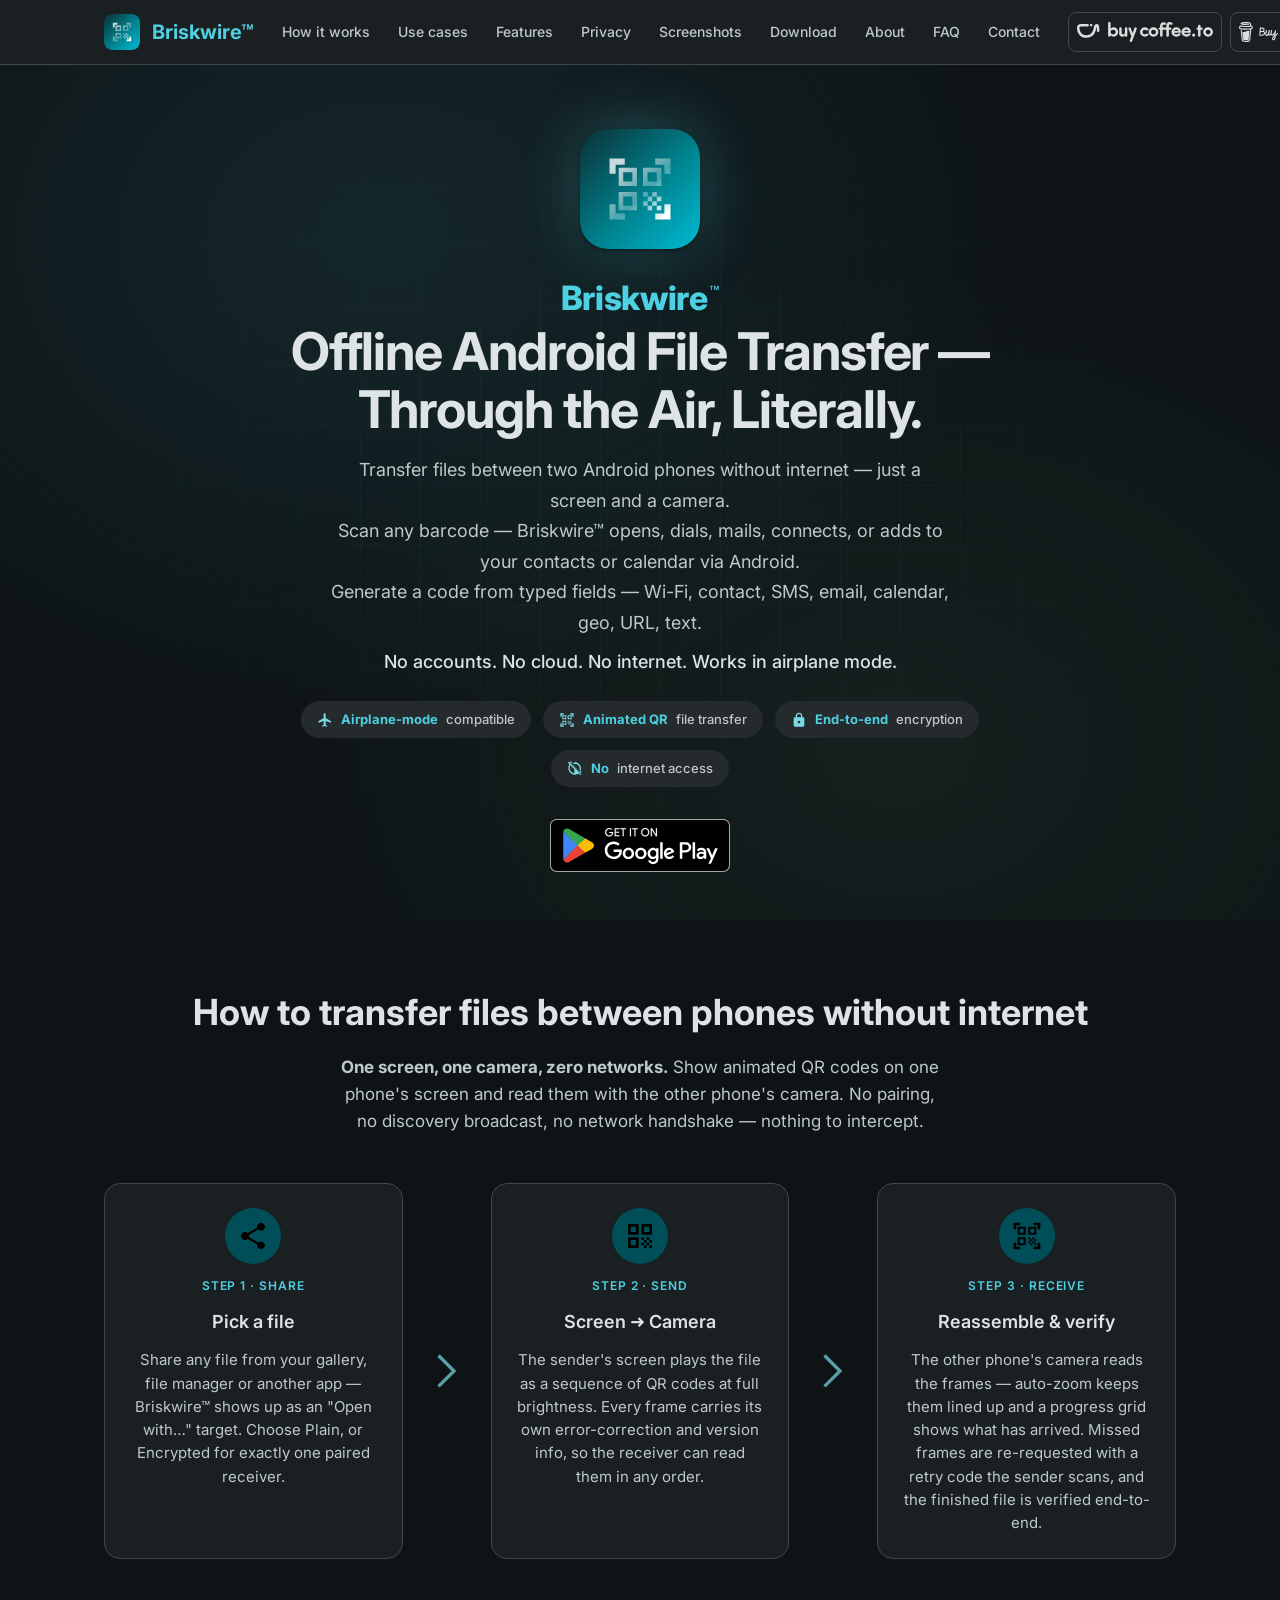
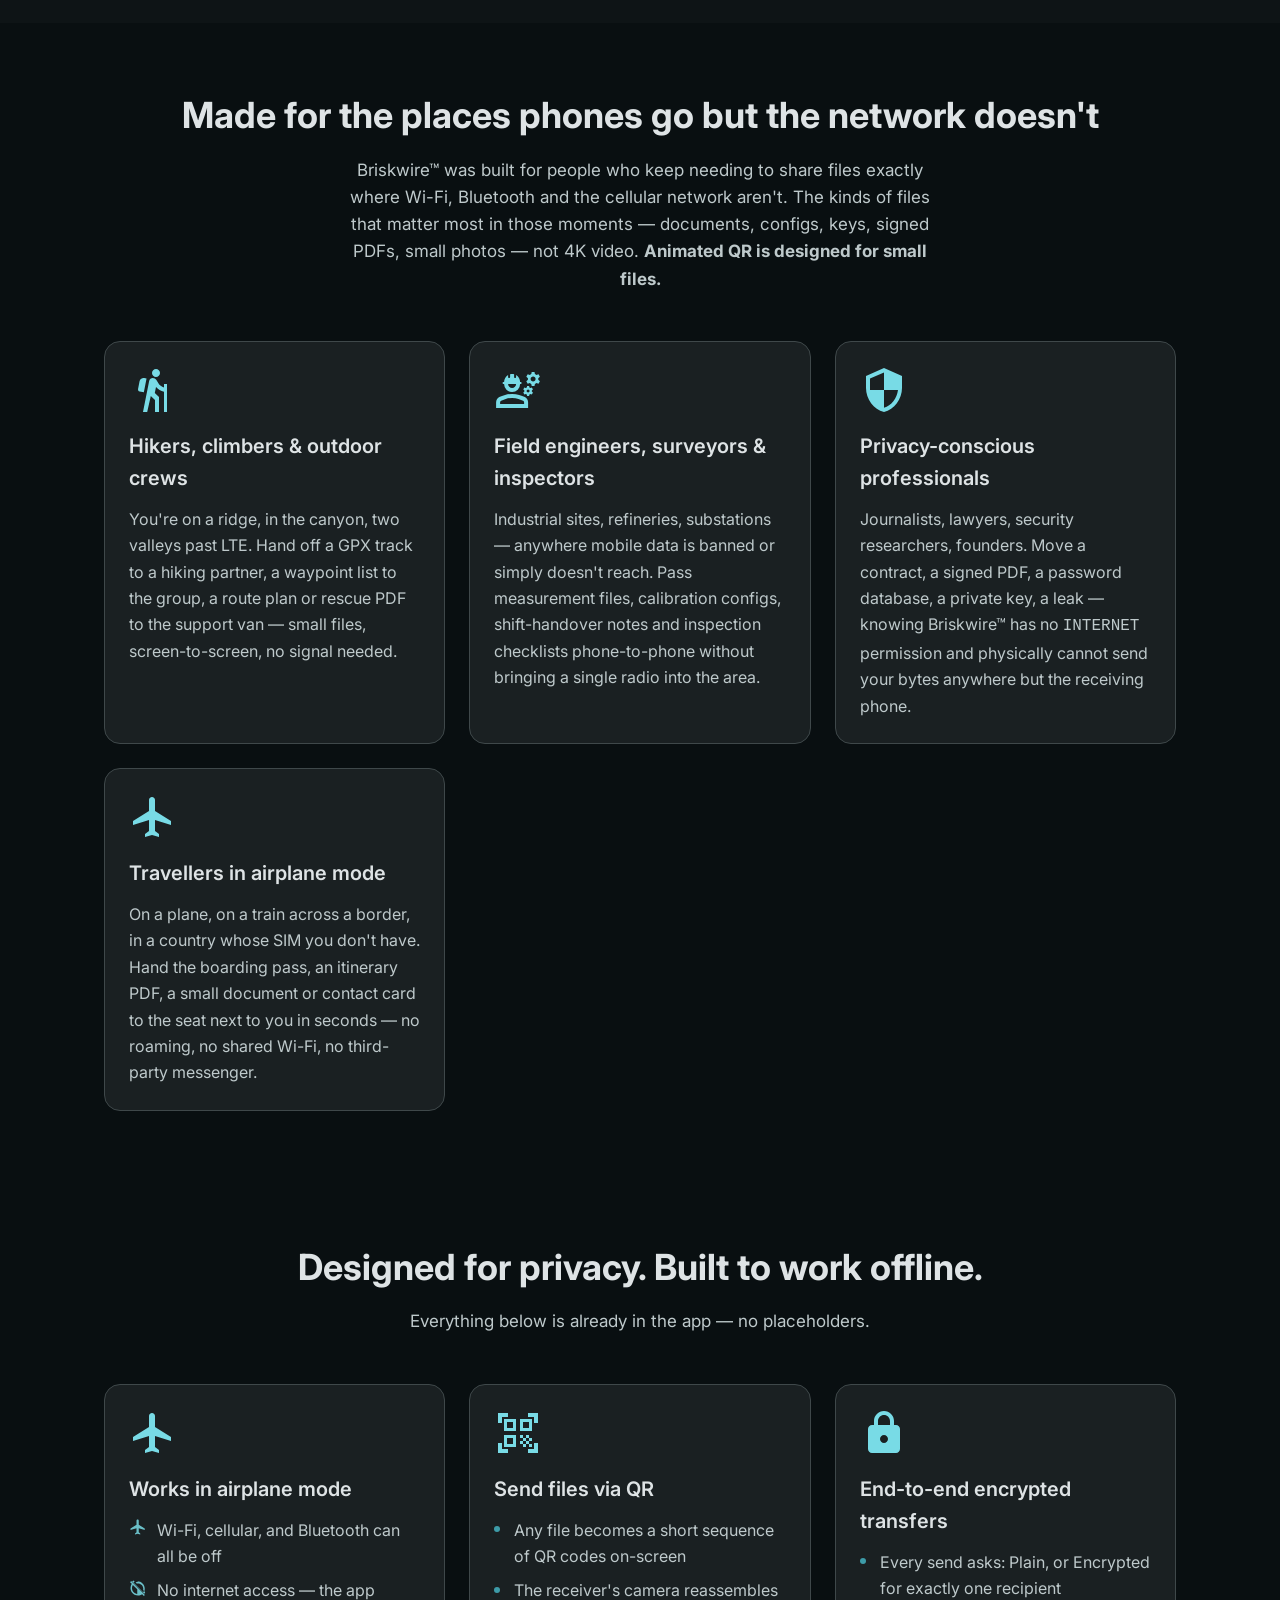
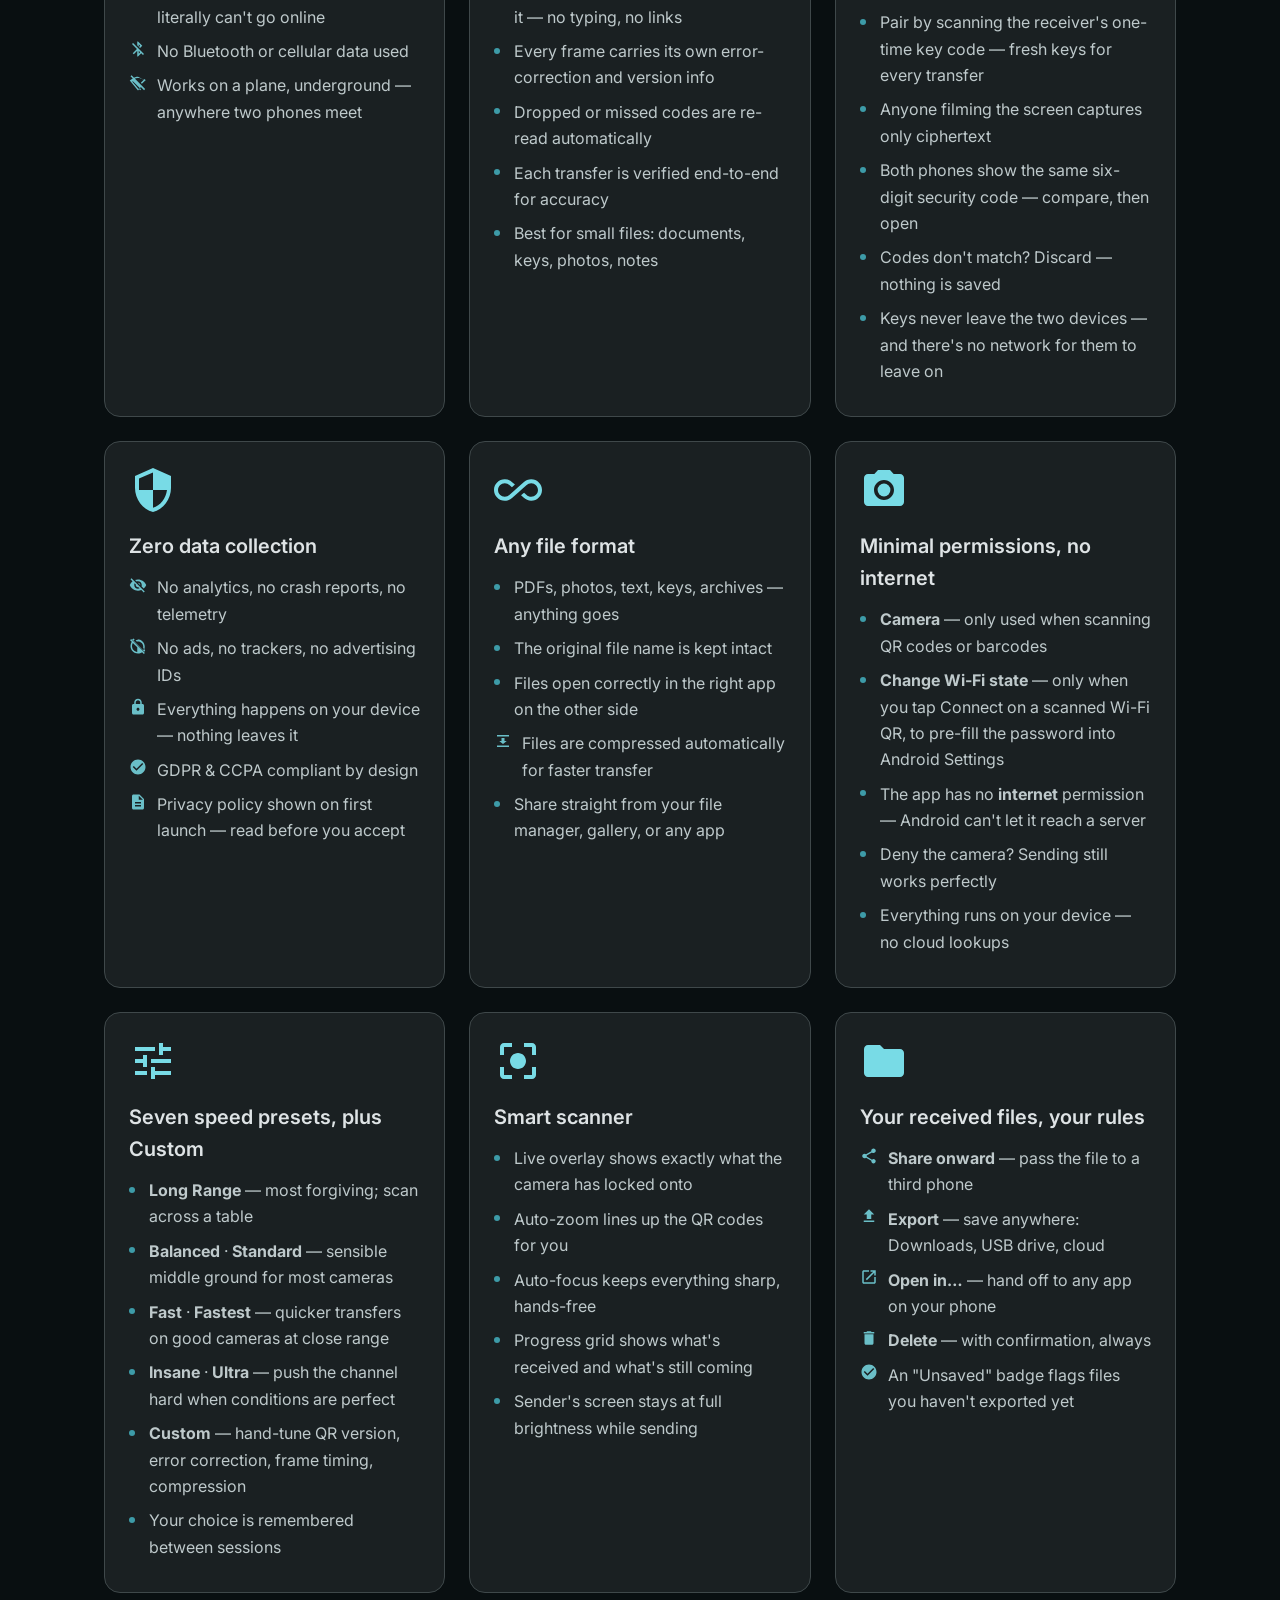
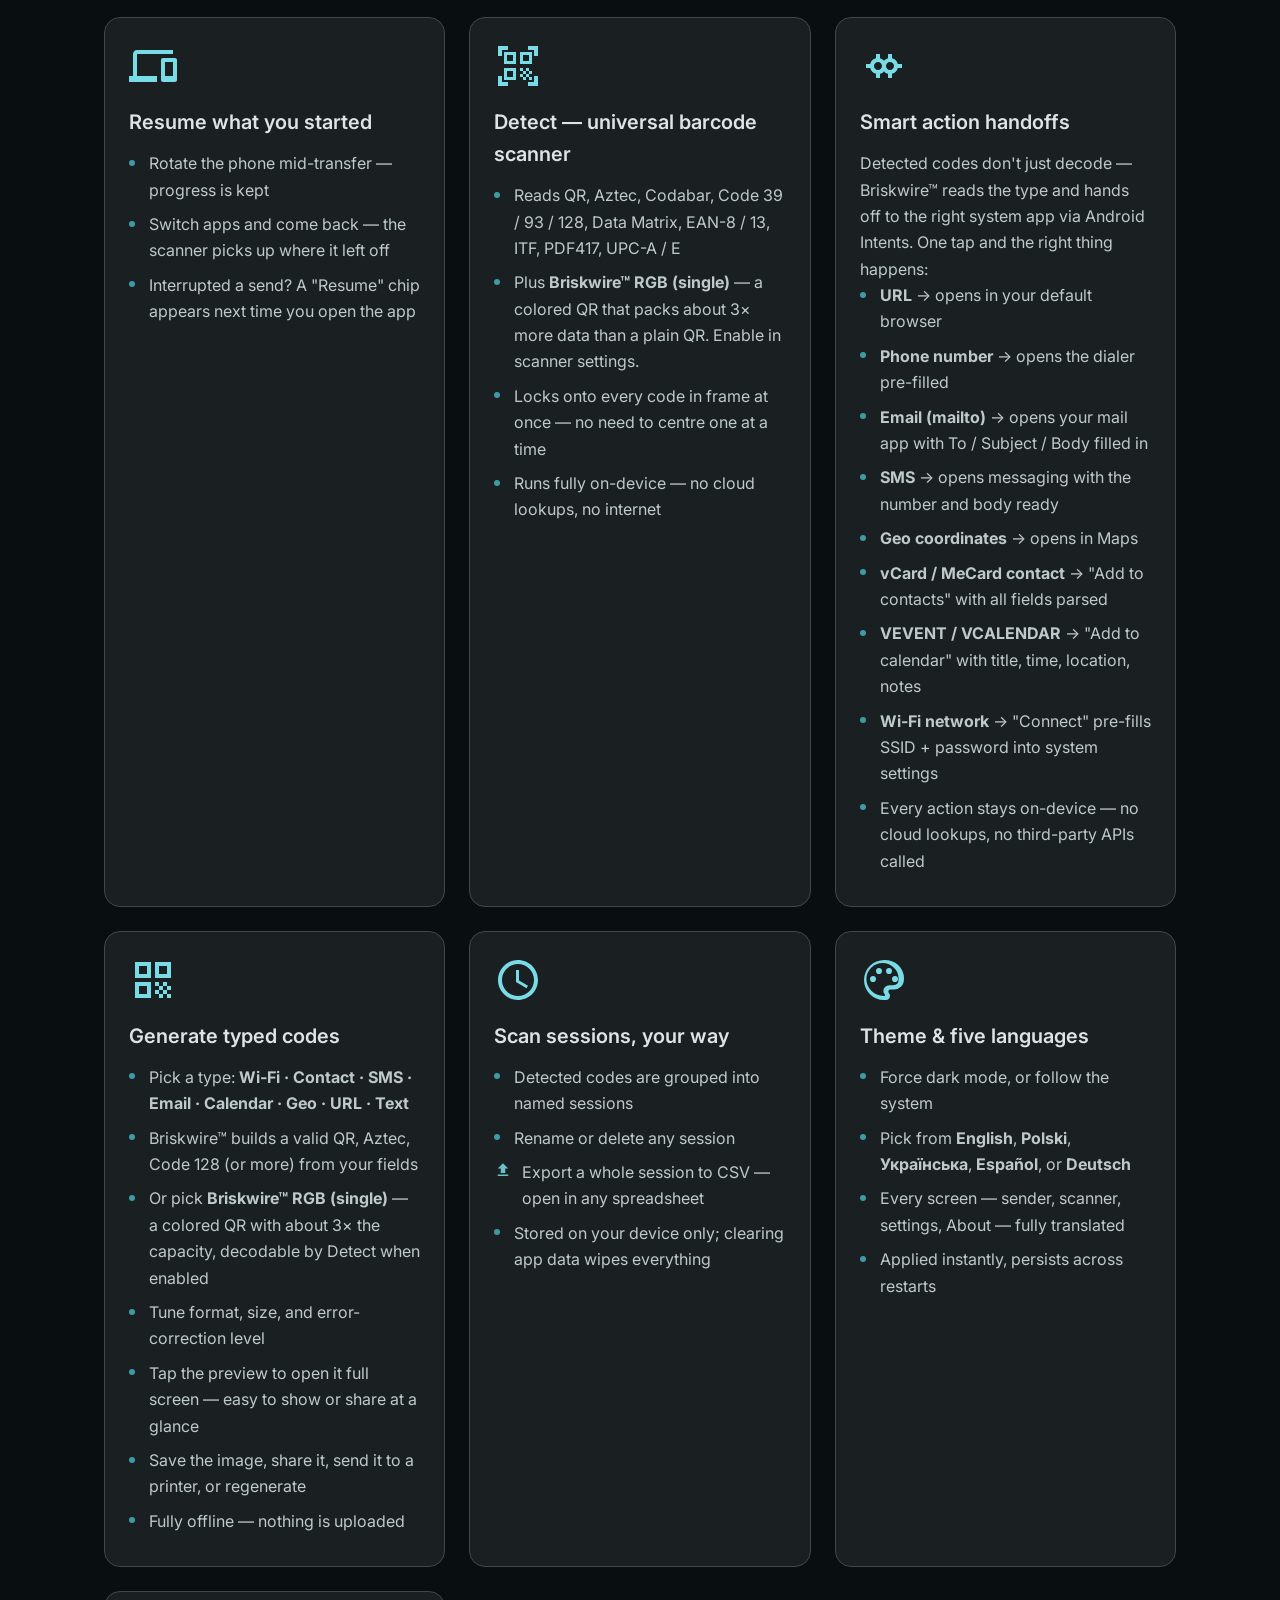
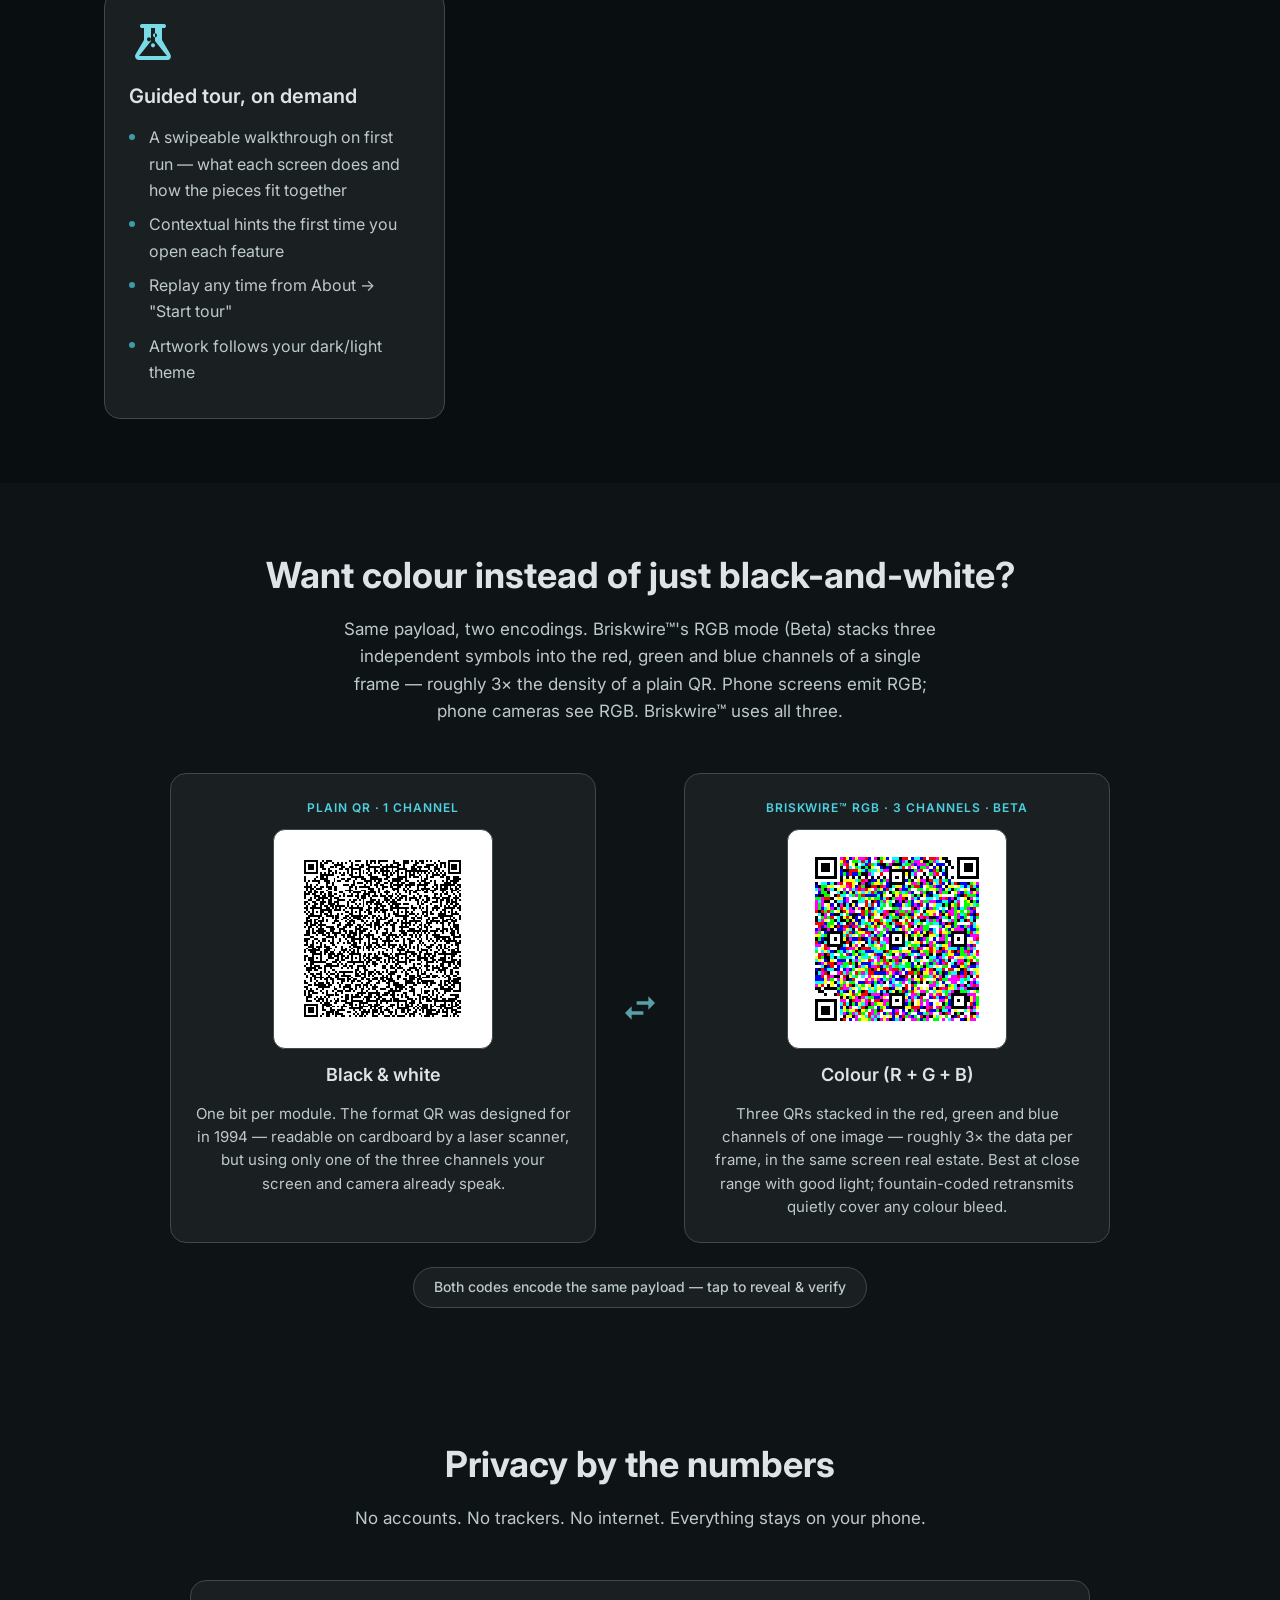
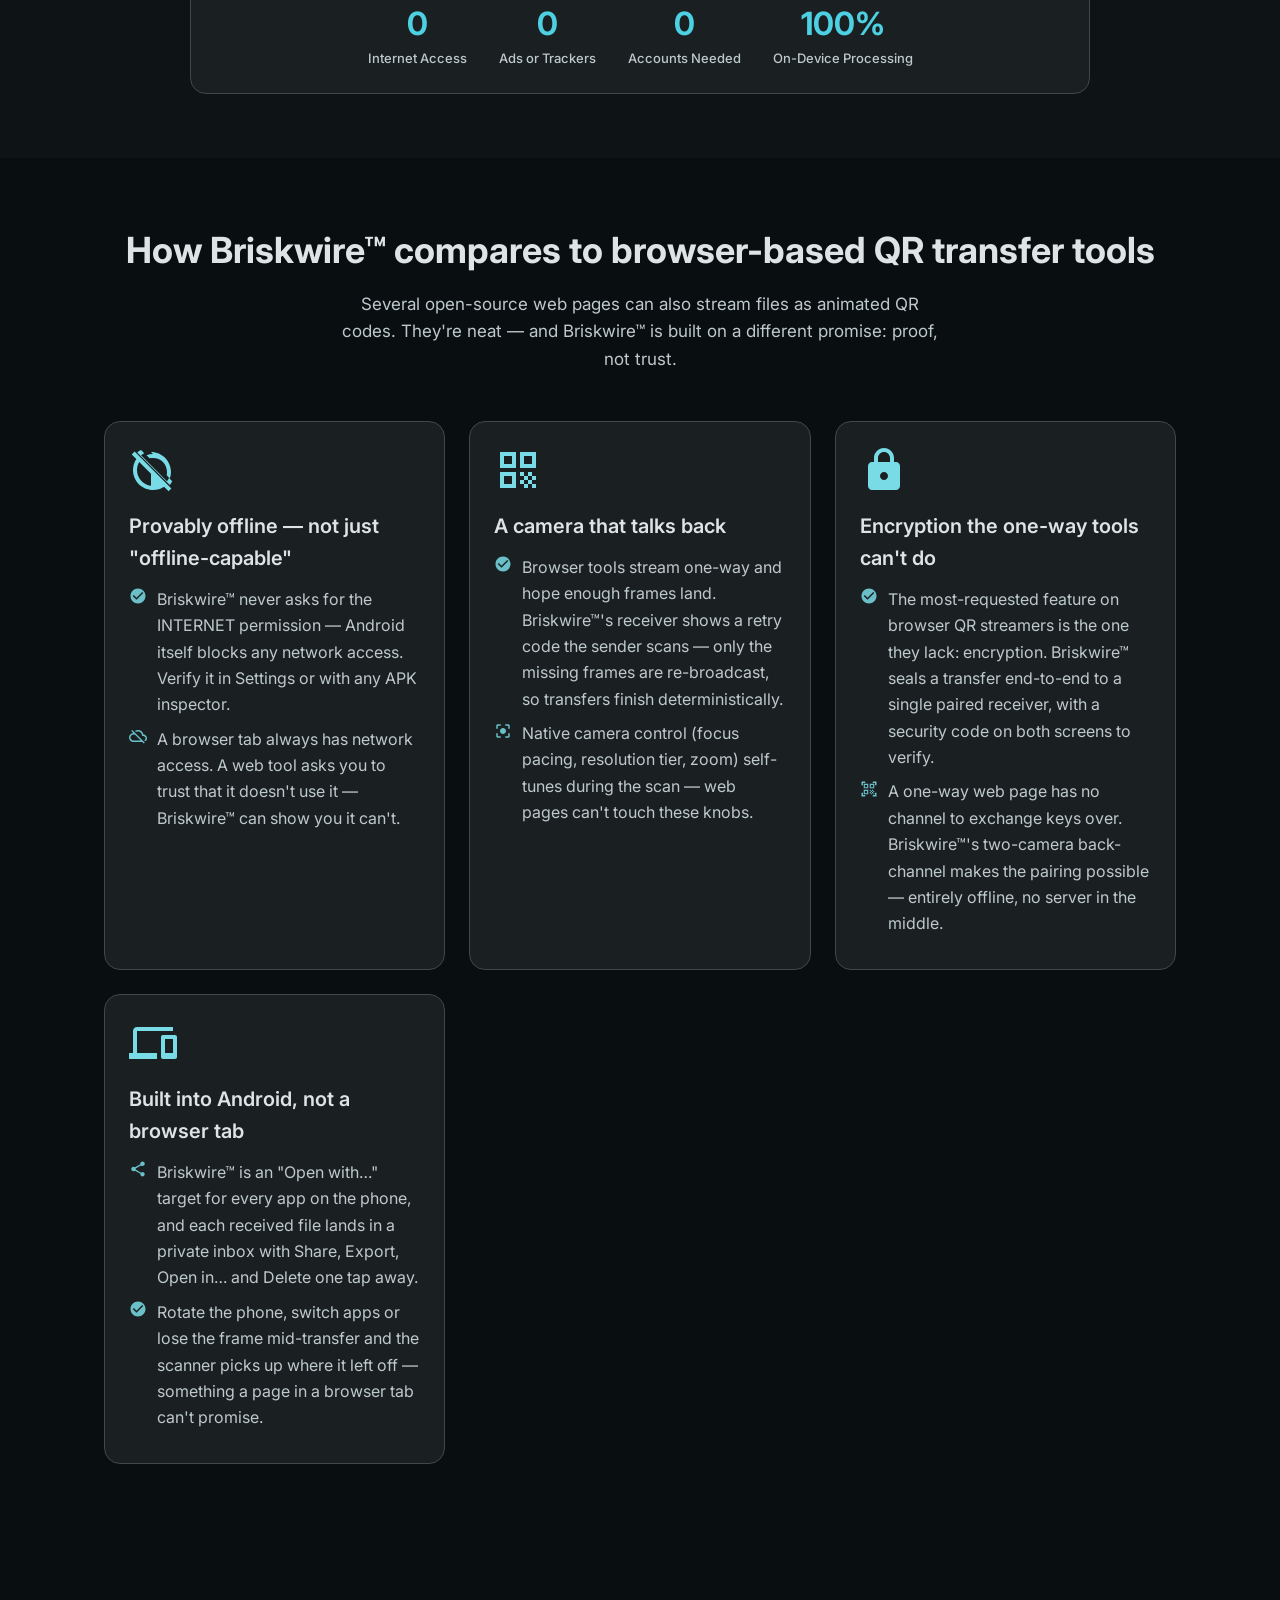
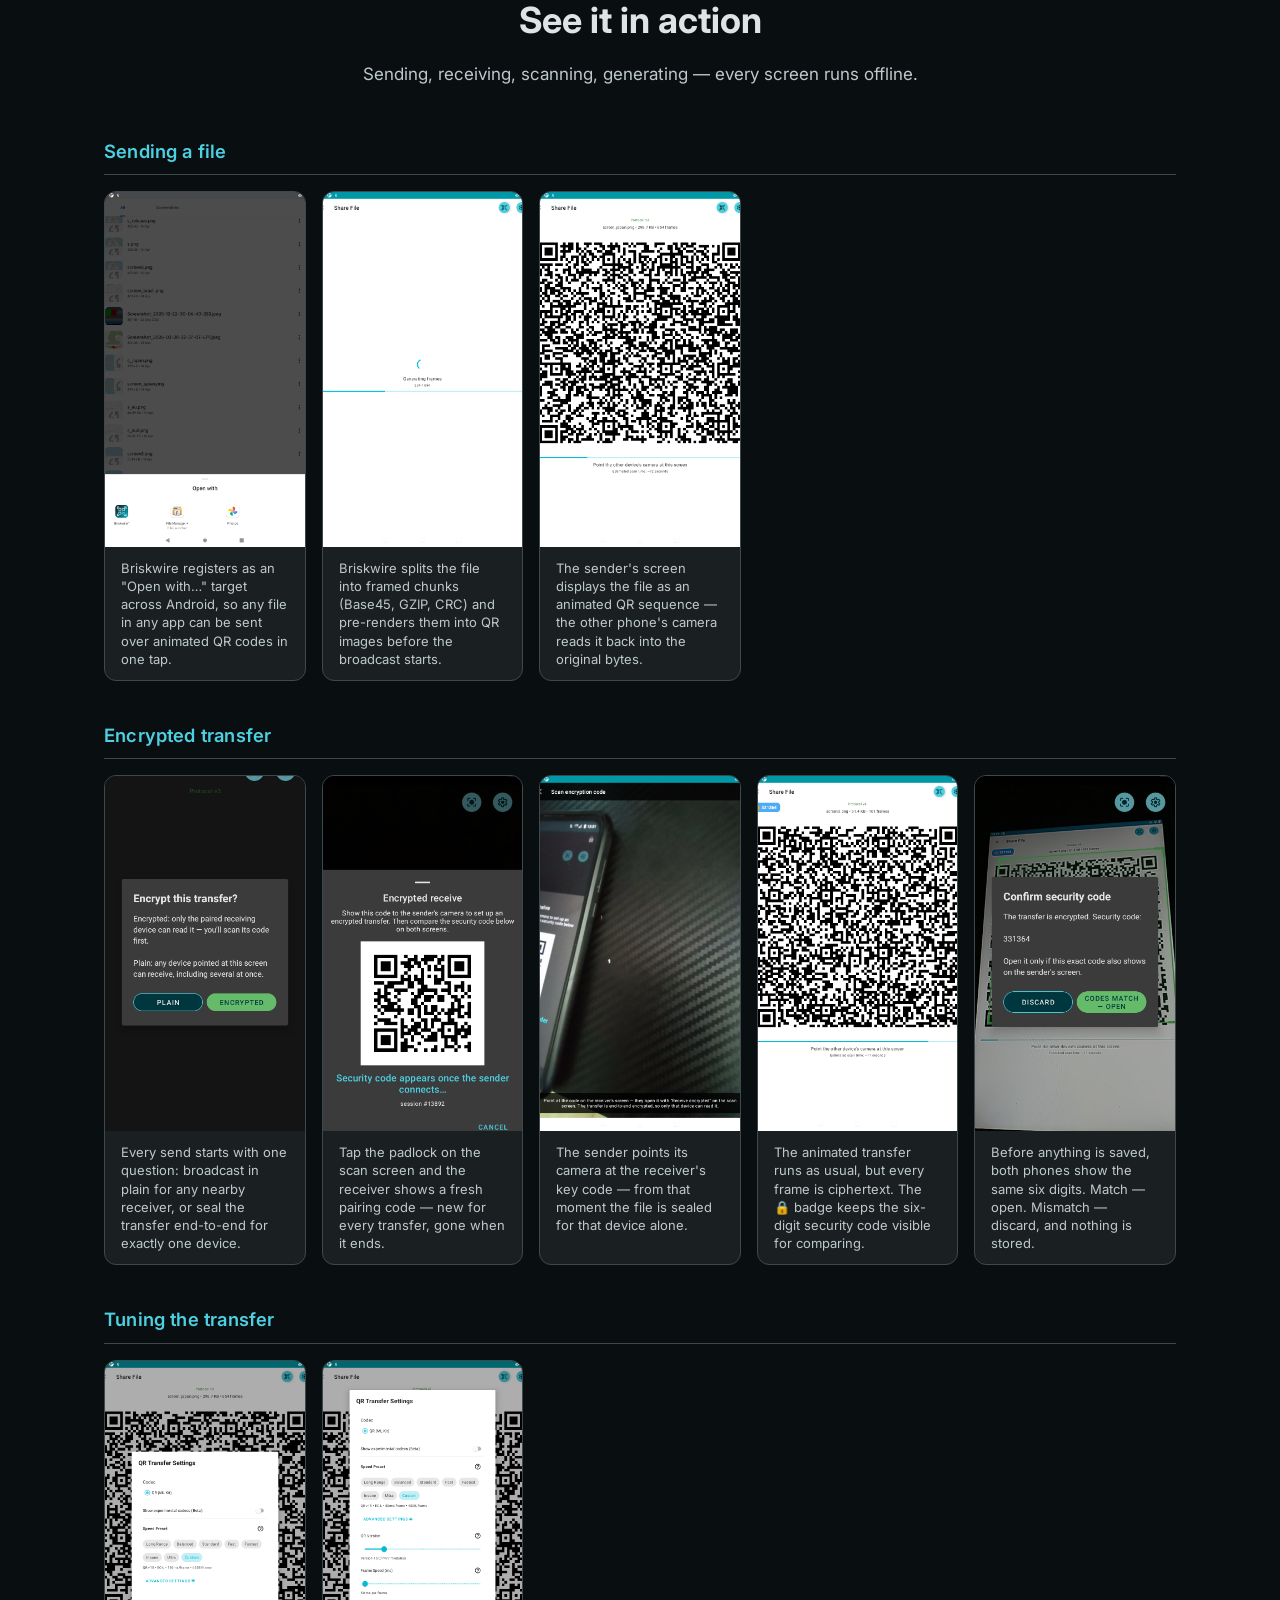
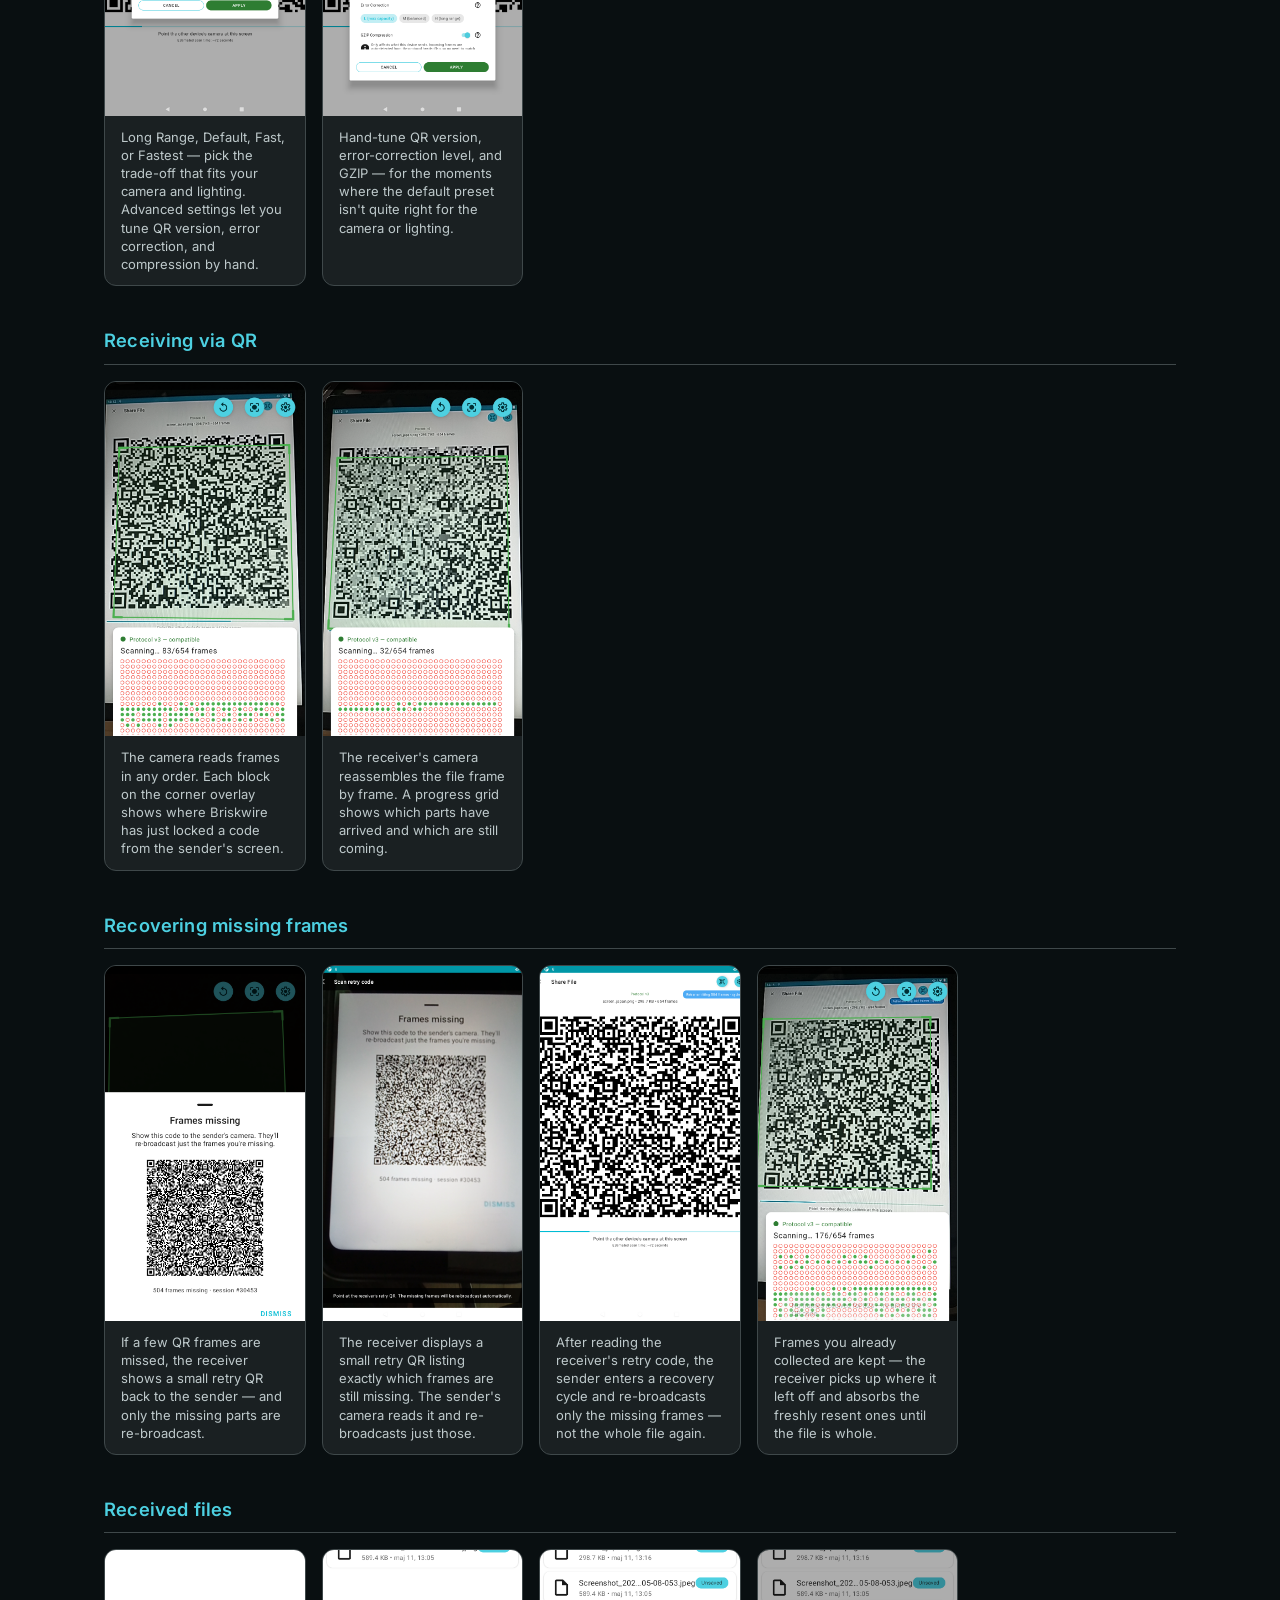
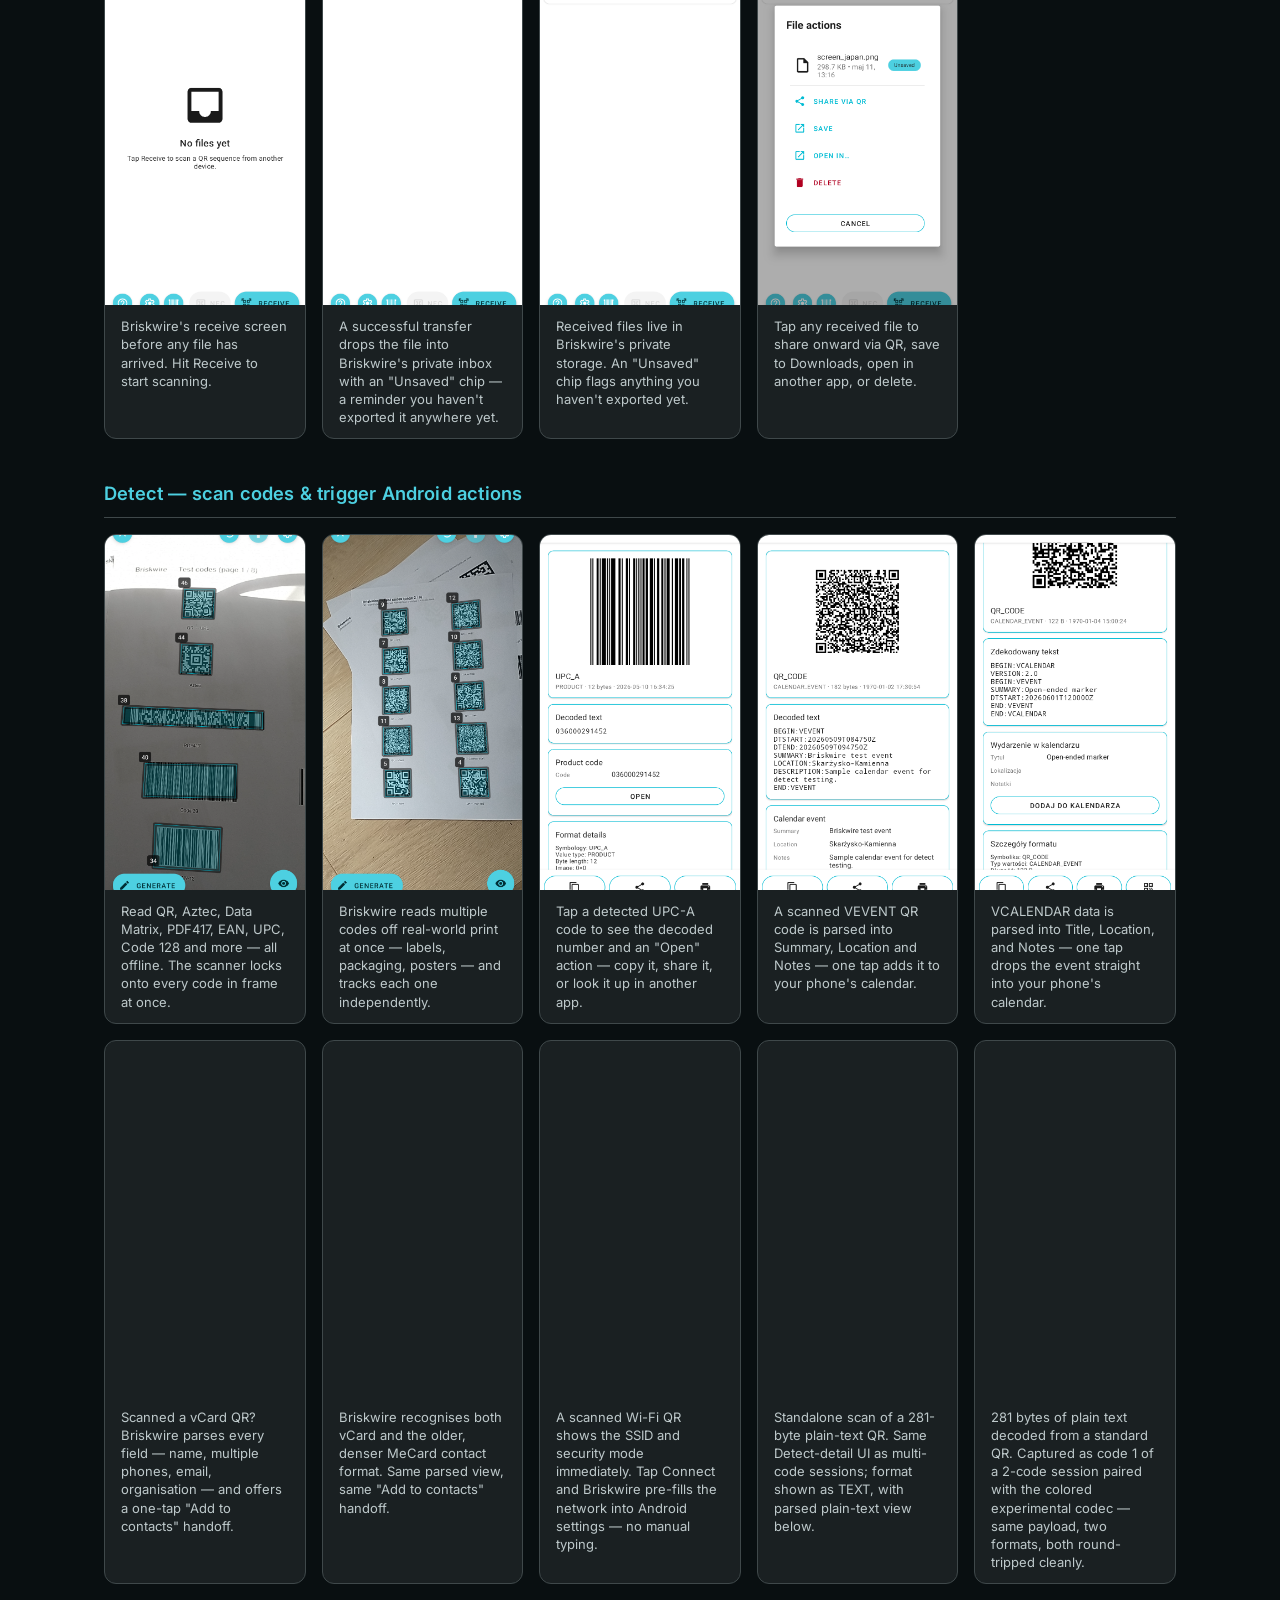
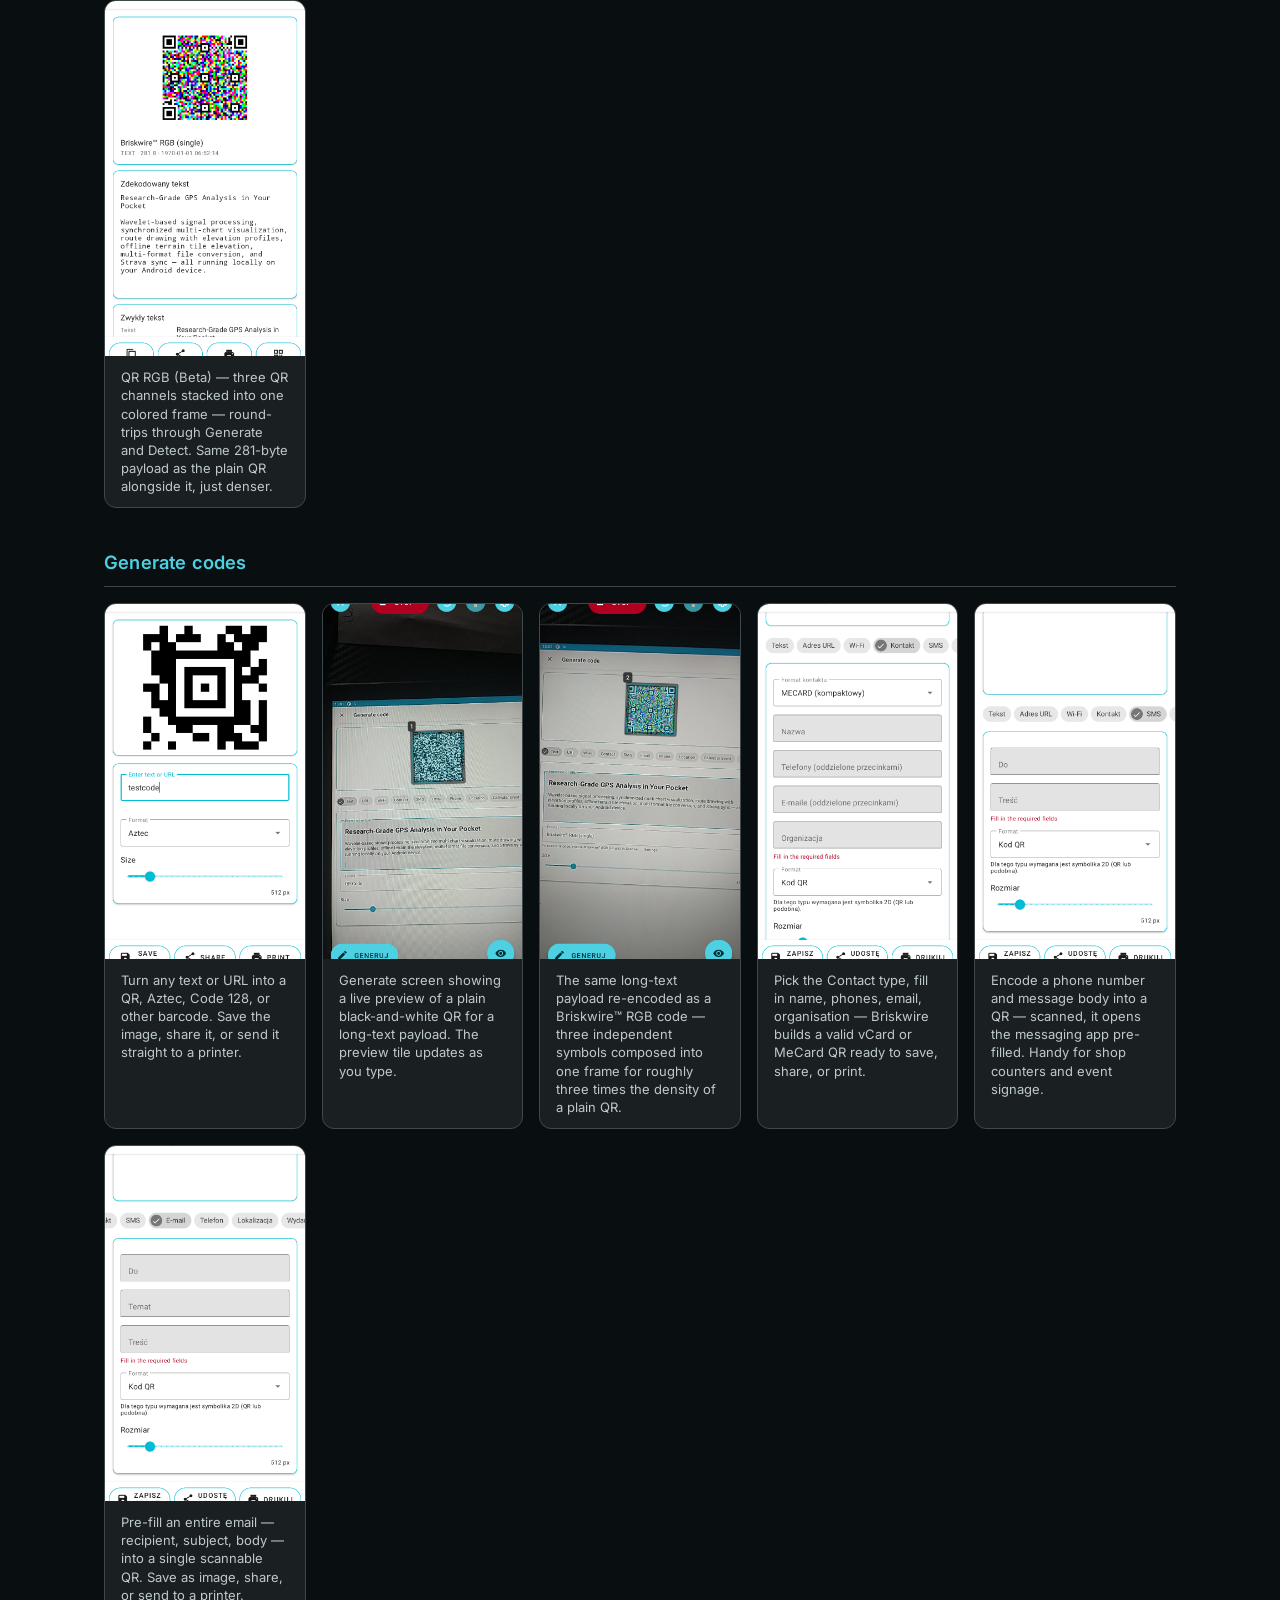
==== index.html @ 64125c1e "." ====
<!DOCTYPE html>
<!--
  COPYRIGHT NOTICE
  © 2026 Rafał Stańczuk. All Rights Reserved.

  This file and all contents are protected by copyright law.
  Unauthorized copying, distribution, modification, or use is strictly prohibited.

  PROHIBITED ACTIVITIES:
  - Automated scraping or crawling
  - AI training data collection
  - Unauthorized cloning or forking
  - Reverse engineering
  - Commercial use without license

  For licensing inquiries: briskwire@gmail.com
-->
<html lang="en">
<head>
    <meta charset="UTF-8">
    <meta name="viewport" content="width=device-width, initial-scale=1.0">
    <meta name="description" content="Send files between Android phones via animated QR codes or NFC tap – no Wi-Fi, Bluetooth or internet. End-to-end encrypted. QR & barcode scanner, no ads.">
    <title>Briskwire™ – Transfer Files via QR Code, No Wi-Fi or Internet</title>

    <!-- Search Engine and AI Directives -->
    <meta name="robots" content="index, follow, max-snippet:-1, max-image-preview:large, max-video-preview:-1, noai, noimageai">
    <meta name="googlebot" content="index, follow, max-snippet:-1, max-image-preview:large, max-video-preview:-1, noai, noimageai">
    <meta name="bingbot" content="index, follow, max-snippet:-1, max-image-preview:large, max-video-preview:-1, noai, noimageai">
    <meta name="GPTBot" content="noindex, nofollow, noarchive, nosnippet">
    <meta name="ChatGPT-User" content="noindex, nofollow, noarchive, nosnippet">
    <meta name="CCBot" content="noindex, nofollow, noarchive, nosnippet">
    <meta name="anthropic-ai" content="noindex, nofollow, noarchive, nosnippet">
    <meta name="Claude-Web" content="noindex, nofollow, noarchive, nosnippet">
    <meta name="ClaudeBot" content="noindex, nofollow, noarchive, nosnippet">
    <meta name="PerplexityBot" content="noindex, nofollow, noarchive, nosnippet">
    <meta name="Applebot-Extended" content="noindex, nofollow, noarchive, nosnippet">
    <meta name="Omgilibot" content="noindex, nofollow, noarchive, nosnippet">
    <meta name="FacebookBot" content="noindex, nofollow, noarchive, nosnippet">
    <meta name="Bytespider" content="noindex, nofollow, noarchive, nosnippet">
    <meta name="Diffbot" content="noindex, nofollow, noarchive, nosnippet">
    <meta name="dataforseo" content="noindex, nofollow, noarchive, nosnippet">
    <meta name="AhrefsBot" content="noindex, nofollow, noarchive, nosnippet">
    <meta name="SemrushBot" content="noindex, nofollow, noarchive, nosnippet">
    <meta name="Baiduspider" content="noindex, nofollow, noarchive, nosnippet">
    <meta name="YandexBot" content="noindex, nofollow, noarchive, nosnippet">
    <meta name="ia_archiver" content="noindex, nofollow, noarchive, nosnippet">
    <meta name="archive.org_bot" content="noindex, nofollow, noarchive, nosnippet">
    <meta name="Google-Extended" content="noindex, nofollow, noarchive, nosnippet">
    <meta name="GoogleOther" content="noindex, nofollow, noarchive, nosnippet">
    <meta name="Scrapy" content="noindex, nofollow, noarchive, nosnippet">
    <meta name="Scraper" content="noindex, nofollow, noarchive, nosnippet">
    <meta name="X-Robots-Tag" content="index, follow, noai, noimageai">

    <!-- Copyright Protection -->
    <meta name="copyright" content="© 2026 Rafał Stańczuk. All Rights Reserved.">
    <meta name="author" content="Rafał Stańczuk">
    <meta name="owner" content="Rafał Stańczuk">
    <meta name="reply-to" content="briskwire@gmail.com">
    <meta name="rating" content="general">
    <meta name="dcterms.rightsHolder" content="Rafał Stańczuk">
    <meta name="dcterms.rights" content="© 2026 Rafał Stańczuk. All Rights Reserved.">
    <meta name="dcterms.license" content="Proprietary - All Rights Reserved">
    <meta name="dcterms.accessRights" content="Restricted">

    <!-- Canonical & sitemap -->
    <link rel="canonical" href="https://briskwire.app/">
    <link rel="sitemap" type="application/xml" href="https://briskwire.app/sitemap.xml">

    <!-- Favicon and App Icons -->
    <link rel="icon" href="favicon.ico" sizes="16x16 32x32 48x48">
    <link rel="icon" type="image/svg+xml" href="icons/ic_launcher.svg">
    <link rel="icon" type="image/png" sizes="96x96" href="icons/favicon-96.png">
    <link rel="apple-touch-icon" sizes="180x180" href="icons/apple-touch-icon.png">
    <link rel="manifest" href="manifest.webmanifest">
    <meta name="application-name" content="Briskwire">
    <meta name="apple-mobile-web-app-title" content="Briskwire">

    <!-- Open Graph / Social Media -->
    <meta property="og:type" content="website">
    <meta property="og:title" content="Briskwire™ – Transfer Files via QR Code, No Wi-Fi or Internet">
    <meta property="og:description" content="Send files between Android phones via animated QR codes or NFC tap – no Wi-Fi, Bluetooth or internet. End-to-end encrypted. QR & barcode scanner, no ads.">
    <meta property="og:image" content="https://briskwire.app/icons/og-image.png">
    <meta property="og:image:secure_url" content="https://briskwire.app/icons/og-image.png">
    <meta property="og:image:type" content="image/png">
    <meta property="og:image:width" content="1200">
    <meta property="og:image:height" content="630">
    <meta property="og:image:alt" content="Briskwire app icon with the tagline Offline file transfer for Android — animated QR codes, end-to-end encrypted, works in airplane mode">
    <meta property="og:url" content="https://briskwire.app/">
    <meta property="og:site_name" content="Briskwire™">
    <meta property="og:locale" content="en_US">

    <!-- Twitter Card -->
    <meta name="twitter:card" content="summary_large_image">
    <meta name="twitter:site" content="@briskwire">
    <meta name="twitter:title" content="Briskwire™ – Transfer Files via QR Code, No Wi-Fi or Internet">
    <meta name="twitter:description" content="Send files between Android phones via animated QR codes or NFC tap – no Wi-Fi, Bluetooth or internet. End-to-end encrypted. QR & barcode scanner, no ads.">
    <meta name="twitter:image" content="https://briskwire.app/icons/og-image.png">
    <meta name="twitter:image:alt" content="Briskwire app icon with the tagline Offline file transfer for Android">

    <!-- Structured Data (JSON-LD) -->
    <script type="application/ld+json">
    {
      "@context": "https://schema.org",
      "@graph": [
        {
          "@type": "Organization",
          "@id": "https://briskwire.app/#organization",
          "name": "Briskwire",
          "url": "https://briskwire.app/",
          "logo": {
            "@type": "ImageObject",
            "url": "https://briskwire.app/icons/icon-512.png",
            "width": 512,
            "height": 512,
            "contentUrl": "https://briskwire.app/icons/icon-512.png"
          },
          "email": "briskwire@gmail.com",
          "founder": {
            "@id": "https://stanczuk.it/#person"
          },
          "sameAs": [
            "https://x.com/briskwire",
            "https://www.reddit.com/user/Briskwire/",
            "https://play.google.com/store/apps/details?id=app.briskwire"
          ]
        },
        {
          "@type": "Person",
          "@id": "https://stanczuk.it/#person",
          "name": "Rafał Stańczuk",
          "alternateName": "Rafal Stanczuk",
          "url": "https://stanczuk.it/",
          "email": "briskwire@gmail.com",
          "jobTitle": "Android developer",
          "sameAs": [
            "https://www.linkedin.com/in/stanczuk/",
            "https://github.com/rafalstanczuk"
          ]
        },
        {
          "@type": "WebSite",
          "@id": "https://briskwire.app/#website",
          "url": "https://briskwire.app/",
          "name": "Briskwire™",
          "inLanguage": "en",
          "publisher": {
            "@id": "https://briskwire.app/#organization"
          },
          "alternateName": [
            "Briskwire"
          ]
        },
        {
          "@type": "WebPage",
          "@id": "https://briskwire.app/#webpage",
          "url": "https://briskwire.app/",
          "name": "Briskwire™ – Transfer Files via QR Code, No Wi-Fi or Internet",
          "description": "Send files between Android phones via animated QR codes or NFC tap – no Wi-Fi, Bluetooth or internet. End-to-end encrypted. QR & barcode scanner, no ads.",
          "isPartOf": {
            "@id": "https://briskwire.app/#website"
          },
          "about": {
            "@id": "https://briskwire.app/#app"
          },
          "primaryImageOfPage": {
            "@type": "ImageObject",
            "url": "https://briskwire.app/icons/og-image.png",
            "width": 1200,
            "height": 630,
            "creator": {
              "@id": "https://stanczuk.it/#person"
            },
            "copyrightNotice": "© 2026 Rafał Stańczuk",
            "creditText": "Briskwire™",
            "license": "https://briskwire.app/image-license.html",
            "acquireLicensePage": "https://briskwire.app/image-license.html#request",
            "contentUrl": "https://briskwire.app/icons/og-image.png"
          },
          "inLanguage": "en",
          "datePublished": "2026-05-17T12:25:56+02:00",
          "dateModified": "2026-09-20T20:27:00+02:00"
        },
        {
          "@type": "CreativeWork",
          "@id": "https://briskwire.app/#app",
          "name": "Briskwire™",
          "alternateName": "Briskwire",
          "description": "Offline file transfer between two Android phones via animated QR codes — plain or end-to-end encrypted — plus a multi-format barcode scanner and a typed QR/barcode generator. No Wi-Fi, Bluetooth, internet or account required. Works in airplane mode.",
          "url": "https://briskwire.app/",
          "image": "https://briskwire.app/icons/og-image.png",
          "screenshot": [
            {
              "@type": "ImageObject",
              "url": "https://briskwire.app/screenshots/tablet-sender-broadcasting-animated-qr-protocol-v3.png",
              "caption": "Sender broadcasting",
              "description": "The sender's screen displays the file as an animated QR sequence — the other phone's camera reads it back into the original bytes.",
              "width": 800,
              "height": 1280,
              "contentUrl": "https://briskwire.app/screenshots/tablet-sender-broadcasting-animated-qr-protocol-v3.png"
            },
            {
              "@type": "ImageObject",
              "url": "https://briskwire.app/screenshots/phone-receiver-scanning-qr-progress-grid-camera.png",
              "caption": "Receiver scanning",
              "description": "The receiver's camera reassembles the file frame by frame. A progress grid shows which parts have arrived and which are still coming.",
              "width": 720,
              "height": 1560,
              "contentUrl": "https://briskwire.app/screenshots/phone-receiver-scanning-qr-progress-grid-camera.png"
            },
            {
              "@type": "ImageObject",
              "url": "https://briskwire.app/screenshots/phone-sender-encrypted-broadcast-security-code.png",
              "caption": "Encrypted broadcast, code on screen",
              "description": "The animated transfer runs as usual, but every frame is ciphertext. The 🔒 badge keeps the six-digit security code visible for comparing.",
              "width": 800,
              "height": 1280,
              "contentUrl": "https://briskwire.app/screenshots/phone-sender-encrypted-broadcast-security-code.png"
            },
            {
              "@type": "ImageObject",
              "url": "https://briskwire.app/screenshots/phone-scanner-multi-code-detection-camera-view.png",
              "caption": "Detect — multi-format scanner",
              "description": "Read QR, Aztec, Data Matrix, PDF417, EAN, UPC, Code 128 and more — all offline. The scanner locks onto every code in frame at once.",
              "width": 720,
              "height": 1560,
              "contentUrl": "https://briskwire.app/screenshots/phone-scanner-multi-code-detection-camera-view.png"
            },
            {
              "@type": "ImageObject",
              "url": "https://briskwire.app/screenshots/phone-generate-code-bw-qr-live-preview.png",
              "caption": "Generate — plain QR live preview",
              "description": "Generate screen showing a live preview of a plain black-and-white QR for a long-text payload. The preview tile updates as you type.",
              "width": 720,
              "height": 1560,
              "contentUrl": "https://briskwire.app/screenshots/phone-generate-code-bw-qr-live-preview.png"
            }
          ],
          "downloadUrl": "https://play.google.com/store/apps/details?id=app.briskwire",
          "installUrl": "https://play.google.com/store/apps/details?id=app.briskwire",
          "operatingSystem": "Android 11+",
          "applicationCategory": "UtilitiesApplication",
          "applicationSubCategory": "File transfer, Barcode scanner",
          "softwareVersion": "2.7.1",
          "permissions": "Camera, Change Wi-Fi state — no INTERNET permission",
          "isAccessibleForFree": false,
          "inLanguage": [
            "en",
            "pl",
            "uk",
            "es",
            "de"
          ],
          "offers": {
            "@type": "Offer",
            "price": "1.99",
            "priceCurrency": "USD",
            "availability": "https://schema.org/InStock",
            "url": "https://play.google.com/store/apps/details?id=app.briskwire"
          },
          "author": {
            "@id": "https://stanczuk.it/#person"
          },
          "publisher": {
            "@id": "https://briskwire.app/#organization"
          },
          "featureList": [
            "Animated QR file transfer between two Android phones",
            "End-to-end encrypted transfers with six-digit security-code verification",
            "Works in airplane mode — no Wi-Fi, Bluetooth, cellular or internet",
            "No INTERNET permission declared — provably offline",
            "Multi-format barcode scanner: QR, Aztec, Codabar, Code 39/93/128, Data Matrix, EAN, ITF, PDF417, UPC",
            "Smart action handoffs: URL, phone, email, SMS, geo, vCard/MeCard, calendar, Wi-Fi",
            "QR and barcode generator for Wi-Fi, contact, SMS, email, calendar, geo, URL and text",
            "Briskwire RGB colour QR with about 3× the capacity",
            "Scan sessions with CSV export",
            "Resume interrupted transfers",
            "Seven speed presets plus custom tuning",
            "Zero data collection — no analytics, ads or accounts",
            "Any file format, original file name preserved",
            "Five languages: English, Polish, Ukrainian, Spanish, German",
            "Guided tour"
          ],
          "dateModified": "2026-09-20T20:27:00+02:00",
          "additionalType": "https://schema.org/MobileApplication"
        }
      ]
    }
    </script>

    <!-- Fonts & Styles -->
    <link rel="preconnect" href="https://fonts.googleapis.com">
    <link rel="preconnect" href="https://fonts.gstatic.com" crossorigin>
    <link href="https://fonts.googleapis.com/css2?family=Inter:wght@400;500;600;700&family=JetBrains+Mono:wght@400;500&display=swap" rel="stylesheet">
    <link rel="stylesheet" href="styles.css">
    <meta name="theme-color" content="#0e1416">
</head>
<body>
    <a href="#main" class="skip-nav">Skip to content</a>

    <!-- Navigation -->
    <nav class="navbar" role="navigation" aria-label="Main navigation">
        <div class="container">
            <div class="nav-content">
                <div class="logo">
                    <img src="icons/ic_launcher.svg" alt="" class="logo-icon-img" width="36" height="36">
                    <span class="logo-text">Briskwire™</span>
                </div>
                <button class="nav-toggle" aria-label="Toggle navigation" aria-expanded="false" aria-controls="nav-menu">
                    <span class="nav-toggle-bar"></span>
                </button>
                <div class="nav-links" id="nav-menu" role="menubar">
                    <a href="#how-it-works" role="menuitem">How it works</a>
                    <a href="#use-cases" role="menuitem">Use cases</a>
                    <a href="#features" role="menuitem">Features</a>
                    <a href="#code-quality" role="menuitem">Privacy</a>
                    <a href="#screenshots" role="menuitem">Screenshots</a>
                    <a href="#download" role="menuitem">Download</a>
                    <a href="#about" role="menuitem">About</a>
                    <a href="#faq" role="menuitem">FAQ</a>
                    <a href="#contact" role="menuitem">Contact</a>
                    <div class="nav-donation-links" role="group" aria-label="Support the developer">
                        <a href="https://buycoffee.to/k4r4m84" target="_blank" rel="noopener noreferrer" class="donation-link" title="Support on BuyCoffee.to">
                            <img src="icons/logo-buycoffee--dark.svg" alt="BuyCoffee.to" class="donation-icon" width="80" height="20">
                        </a>
                        <a href="https://buymeacoffee.com/k4r4m84" target="_blank" rel="noopener noreferrer" class="donation-link" title="Support on Buy Me a Coffee">
                            <img src="icons/bmc-brand-logo.svg" alt="Buy Me a Coffee" class="donation-icon" width="80" height="20">
                        </a>
                    </div>
                </div>
                <div class="donation-links" role="group" aria-label="Support the developer">
                    <a href="https://buycoffee.to/k4r4m84" target="_blank" rel="noopener noreferrer" class="donation-link" title="Support on BuyCoffee.to">
                        <img src="icons/logo-buycoffee--dark.svg" alt="BuyCoffee.to" class="donation-icon" width="80" height="20">
                    </a>
                    <a href="https://buymeacoffee.com/k4r4m84" target="_blank" rel="noopener noreferrer" class="donation-link" title="Support on Buy Me a Coffee">
                        <img src="icons/bmc-brand-logo.svg" alt="Buy Me a Coffee" class="donation-icon" width="80" height="20">
                    </a>
                </div>
            </div>
            <div class="nav-overlay" aria-hidden="true"></div>
        </div>
    </nav>

    <main id="main">

        <!-- Hero Section -->
        <section class="hero" aria-label="Introduction">
            <div class="container">
                <div class="hero-content">
                    <div class="app-icon-large">
                        <img src="icons/ic_launcher.svg" alt="Briskwire App Icon" class="app-icon-img" width="120" height="120">
                    </div>
                    <h1 class="hero-title">
                        <span class="hero-brand">Briskwire<span class="hero-brand-tm">™</span></span>
                        <span class="hero-tagline">Offline Android File Transfer — Through the Air, Literally.</span>
                    </h1>
                    <p class="hero-subtitle">
                        Transfer files between two Android phones without internet — just a screen and a camera.<br>
                        Scan any barcode — Briskwire™ opens, dials, mails, connects, or adds to your contacts or calendar via Android.<br>
                        Generate a code from typed fields — Wi-Fi, contact, SMS, email, calendar, geo, URL, text.<br>
                        <span class="hero-subtitle-accent">No accounts. No cloud. No internet. Works in airplane mode.</span>
                    </p>
                    <div class="hero-stats" aria-label="Key highlights">
                        <span class="hero-stat">
                            <img src="icons/airplanemode_active.svg" alt="" aria-hidden="true" style="width:16px;height:16px;filter:brightness(0) saturate(100%) invert(78%) sepia(63%) saturate(325%) hue-rotate(141deg) brightness(95%) contrast(89%);" width="16" height="16">
                            <strong>Airplane-mode</strong> compatible
                        </span>
                        <span class="hero-stat">
                            <img src="icons/qr_code_scanner.svg" alt="" aria-hidden="true" style="width:16px;height:16px;filter:brightness(0) saturate(100%) invert(78%) sepia(63%) saturate(325%) hue-rotate(141deg) brightness(95%) contrast(89%);" width="16" height="16">
                            <strong>Animated QR</strong> file transfer
                        </span>
                        <span class="hero-stat">
                            <img src="icons/lock.svg" alt="" aria-hidden="true" style="width:16px;height:16px;filter:brightness(0) saturate(100%) invert(78%) sepia(63%) saturate(325%) hue-rotate(141deg) brightness(95%) contrast(89%);" width="16" height="16">
                            <strong>End-to-end</strong> encryption
                        </span>
                        <span class="hero-stat">
                            <img src="icons/public_off.svg" alt="" aria-hidden="true" style="width:16px;height:16px;filter:brightness(0) saturate(100%) invert(78%) sepia(63%) saturate(325%) hue-rotate(141deg) brightness(95%) contrast(89%);" width="16" height="16">
                            <strong>No</strong> internet access
                        </span>
                    </div>
                    <div class="hero-buttons">
                        <a href="https://play.google.com/store/apps/details?id=app.briskwire" class="google-play-badge-link" target="_blank" rel="noopener" aria-label="Get it on Google Play">
                            <img src="icons/GetItOnGooglePlay_Badge_Web_color_English.svg" alt="Get it on Google Play" class="google-play-badge" width="180" height="54">
                        </a>
                    </div>
                </div>
            </div>
        </section>

        <!-- How It Works -->
        <section id="how-it-works" class="how-it-works" aria-label="How it works">
            <div class="container">
                <div class="section-header">
                    <h2>How to transfer files between phones without internet</h2>
                    <p><strong>One screen, one camera, zero networks.</strong> Show animated QR codes on one phone's screen and read them with the other phone's camera. No pairing, no discovery broadcast, no network handshake — nothing to intercept.</p>
                </div>
                <div class="flow-steps flow-steps--three">
                    <div class="flow-step fade-in-up">
                        <div class="flow-step-icon">
                            <img src="icons/share.svg" alt="" aria-hidden="true" style="width:32px;height:32px;" width="32" height="32">
                        </div>
                        <span class="flow-step-label">Step 1 · Share</span>
                        <h3>Pick a file</h3>
                        <p>Share any file from your gallery, file manager or another app — Briskwire™ shows up as an "Open with…" target. Choose Plain, or Encrypted for exactly one paired receiver.</p>
                    </div>
                    <div class="flow-arrow" aria-hidden="true">
                        <img src="icons/arrow_forward.svg" alt="" style="width:40px;height:40px;filter:brightness(0) saturate(100%) invert(78%) sepia(63%) saturate(325%) hue-rotate(141deg) brightness(95%) contrast(89%);" width="40" height="40">
                    </div>
                    <div class="flow-step fade-in-up">
                        <div class="flow-step-icon">
                            <img src="icons/qr_code_2.svg" alt="" aria-hidden="true" style="width:32px;height:32px;" width="32" height="32">
                        </div>
                        <span class="flow-step-label">Step 2 · Send</span>
                        <h3>Screen ➜ Camera</h3>
                        <p>The sender's screen plays the file as a sequence of QR codes at full brightness. Every frame carries its own error-correction and version info, so the receiver can read them in any order.</p>
                    </div>
                    <div class="flow-arrow" aria-hidden="true">
                        <img src="icons/arrow_forward.svg" alt="" style="width:40px;height:40px;filter:brightness(0) saturate(100%) invert(78%) sepia(63%) saturate(325%) hue-rotate(141deg) brightness(95%) contrast(89%);" width="40" height="40">
                    </div>
                    <div class="flow-step fade-in-up">
                        <div class="flow-step-icon">
                            <img src="icons/qr_code_scanner.svg" alt="" aria-hidden="true" style="width:32px;height:32px;" width="32" height="32">
                        </div>
                        <span class="flow-step-label">Step 3 · Receive</span>
                        <h3>Reassemble &amp; verify</h3>
                        <p>The other phone's camera reads the frames — auto-zoom keeps them lined up and a progress grid shows what has arrived. Missed frames are re-requested with a retry code the sender scans, and the finished file is verified end-to-end.</p>
                    </div>
                </div>
            </div>
        </section>

        <!-- Use Cases Section -->
        <section id="use-cases" class="features" aria-label="Who Briskwire is for">
            <div class="container">
                <div class="section-header">
                    <h2>Made for the places phones go but the network doesn't</h2>
                    <p>Briskwire™ was built for people who keep needing to share files exactly where Wi-Fi, Bluetooth and the cellular network aren't. The kinds of files that matter most in those moments — documents, configs, keys, signed PDFs, small photos — not 4K video. <strong>Animated QR is designed for small files.</strong></p>
                </div>
                <div class="features-grid">
                    <div class="feature-card fade-in-up">
                        <div class="feature-icon">
                            <img src="icons/hiking.svg" alt="" class="icon-svg" aria-hidden="true" width="48" height="48">
                        </div>
                        <h3>Hikers, climbers &amp; outdoor crews</h3>
                        <p>You're on a ridge, in the canyon, two valleys past LTE. Hand off a GPX track to a hiking partner, a waypoint list to the group, a route plan or rescue PDF to the support van — small files, screen-to-screen, no signal needed.</p>
                    </div>

                    <div class="feature-card fade-in-up">
                        <div class="feature-icon">
                            <img src="icons/engineering.svg" alt="" class="icon-svg" aria-hidden="true" width="48" height="48">
                        </div>
                        <h3>Field engineers, surveyors &amp; inspectors</h3>
                        <p>Industrial sites, refineries, substations — anywhere mobile data is banned or simply doesn't reach. Pass measurement files, calibration configs, shift-handover notes and inspection checklists phone-to-phone without bringing a single radio into the area.</p>
                    </div>

                    <div class="feature-card fade-in-up">
                        <div class="feature-icon">
                            <img src="icons/shield.svg" alt="" class="icon-svg" aria-hidden="true" width="48" height="48">
                        </div>
                        <h3>Privacy-conscious professionals</h3>
                        <p>Journalists, lawyers, security researchers, founders. Move a contract, a signed PDF, a password database, a private key, a leak — knowing Briskwire™ has no <code>INTERNET</code> permission and physically cannot send your bytes anywhere but the receiving phone.</p>
                    </div>

                    <div class="feature-card fade-in-up">
                        <div class="feature-icon">
                            <img src="icons/airplanemode_active.svg" alt="" class="icon-svg" aria-hidden="true" width="48" height="48">
                        </div>
                        <h3>Travellers in airplane mode</h3>
                        <p>On a plane, on a train across a border, in a country whose SIM you don't have. Hand the boarding pass, an itinerary PDF, a small document or contact card to the seat next to you in seconds — no roaming, no shared Wi-Fi, no third-party messenger.</p>
                    </div>

                </div>
            </div>
        </section>

        <!-- Features Section -->
        <section id="features" class="features" aria-label="Features">
            <div class="container">
                <div class="section-header">
                    <h2>Designed for privacy. Built to work offline.</h2>
                    <p>Everything below is already in the app — no placeholders.</p>
                </div>
                <div class="features-grid">
                    <div class="feature-card fade-in-up">
                        <div class="feature-icon">
                            <img src="icons/airplanemode_active.svg" alt="" class="icon-svg" aria-hidden="true" width="48" height="48">
                        </div>
                        <h3>Works in airplane mode</h3>
                        <ul>
                            <li><img src="icons/airplanemode_active.svg" alt="" class="li-icon" aria-hidden="true" width="18" height="18">Wi-Fi, cellular, and Bluetooth can all be off</li>
                            <li><img src="icons/public_off.svg" alt="" class="li-icon" aria-hidden="true" width="18" height="18">No internet access — the app literally can't go online</li>
                            <li><img src="icons/bluetooth_disabled.svg" alt="" class="li-icon" aria-hidden="true" width="18" height="18">No Bluetooth or cellular data used</li>
                            <li><img src="icons/wifi_off.svg" alt="" class="li-icon" aria-hidden="true" width="18" height="18">Works on a plane, underground — anywhere two phones meet</li>
                        </ul>
                    </div>

                    <div class="feature-card fade-in-up">
                        <div class="feature-icon">
                            <img src="icons/qr_code_scanner.svg" alt="" class="icon-svg" aria-hidden="true" width="48" height="48">
                        </div>
                        <h3>Send files via QR</h3>
                        <ul>
                            <li>Any file becomes a short sequence of QR codes on-screen</li>
                            <li>The receiver's camera reassembles it — no typing, no links</li>
                            <li>Every frame carries its own error-correction and version info</li>
                            <li>Dropped or missed codes are re-read automatically</li>
                            <li>Each transfer is verified end-to-end for accuracy</li>
                            <li>Best for small files: documents, keys, photos, notes</li>
                        </ul>
                    </div>

                    <div class="feature-card fade-in-up">
                        <div class="feature-icon">
                            <img src="icons/lock.svg" alt="" class="icon-svg" aria-hidden="true" width="48" height="48">
                        </div>
                        <h3>End-to-end encrypted transfers</h3>
                        <ul>
                            <li>Every send asks: Plain, or Encrypted for exactly one recipient</li>
                            <li>Pair by scanning the receiver's one-time key code — fresh keys for every transfer</li>
                            <li>Anyone filming the screen captures only ciphertext</li>
                            <li>Both phones show the same six-digit security code — compare, then open</li>
                            <li>Codes don't match? Discard — nothing is saved</li>
                            <li>Keys never leave the two devices — and there's no network for them to leave on</li>
                        </ul>
                    </div>

                    <div class="feature-card fade-in-up">
                        <div class="feature-icon">
                            <img src="icons/shield.svg" alt="" class="icon-svg" aria-hidden="true" width="48" height="48">
                        </div>
                        <h3>Zero data collection</h3>
                        <ul>
                            <li><img src="icons/visibility_off.svg" alt="" class="li-icon" aria-hidden="true" width="18" height="18">No analytics, no crash reports, no telemetry</li>
                            <li><img src="icons/public_off.svg" alt="" class="li-icon" aria-hidden="true" width="18" height="18">No ads, no trackers, no advertising IDs</li>
                            <li><img src="icons/lock.svg" alt="" class="li-icon" aria-hidden="true" width="18" height="18">Everything happens on your device — nothing leaves it</li>
                            <li><img src="icons/check_circle.svg" alt="" class="li-icon" aria-hidden="true" width="18" height="18">GDPR & CCPA compliant by design</li>
                            <li><img src="icons/description.svg" alt="" class="li-icon" aria-hidden="true" width="18" height="18">Privacy policy shown on first launch — read before you accept</li>
                        </ul>
                    </div>

                    <div class="feature-card fade-in-up">
                        <div class="feature-icon">
                            <img src="icons/all_inclusive.svg" alt="" class="icon-svg" aria-hidden="true" width="48" height="48">
                        </div>
                        <h3>Any file format</h3>
                        <ul>
                            <li>PDFs, photos, text, keys, archives — anything goes</li>
                            <li>The original file name is kept intact</li>
                            <li>Files open correctly in the right app on the other side</li>
                            <li><img src="icons/compress.svg" alt="" class="li-icon" aria-hidden="true" width="18" height="18">Files are compressed automatically for faster transfer</li>
                            <li>Share straight from your file manager, gallery, or any app</li>
                        </ul>
                    </div>

                    <div class="feature-card fade-in-up">
                        <div class="feature-icon">
                            <img src="icons/photo_camera.svg" alt="" class="icon-svg" aria-hidden="true" width="48" height="48">
                        </div>
                        <h3>Minimal permissions, no internet</h3>
                        <ul>
                            <li><strong>Camera</strong> — only used when scanning QR codes or barcodes</li>
                            <li><strong>Change Wi-Fi state</strong> — only when you tap Connect on a scanned Wi-Fi QR, to pre-fill the password into Android Settings</li>
                            <li>The app has no <strong>internet</strong> permission — Android can't let it reach a server</li>
                            <li>Deny the camera? Sending still works perfectly</li>
                            <li>Everything runs on your device — no cloud lookups</li>
                        </ul>
                    </div>

                    <div class="feature-card fade-in-up">
                        <div class="feature-icon">
                            <img src="icons/tune.svg" alt="" class="icon-svg" aria-hidden="true" width="48" height="48">
                        </div>
                        <h3>Seven speed presets, plus Custom</h3>
                        <ul>
                            <li><strong>Long Range</strong> — most forgiving; scan across a table</li>
                            <li><strong>Balanced</strong> &middot; <strong>Standard</strong> — sensible middle ground for most cameras</li>
                            <li><strong>Fast</strong> &middot; <strong>Fastest</strong> — quicker transfers on good cameras at close range</li>
                            <li><strong>Insane</strong> &middot; <strong>Ultra</strong> — push the channel hard when conditions are perfect</li>
                            <li><strong>Custom</strong> — hand-tune QR version, error correction, frame timing, compression</li>
                            <li>Your choice is remembered between sessions</li>
                        </ul>
                    </div>

                    <div class="feature-card fade-in-up">
                        <div class="feature-icon">
                            <img src="icons/center_focus.svg" alt="" class="icon-svg" aria-hidden="true" width="48" height="48">
                        </div>
                        <h3>Smart scanner</h3>
                        <ul>
                            <li>Live overlay shows exactly what the camera has locked onto</li>
                            <li>Auto-zoom lines up the QR codes for you</li>
                            <li>Auto-focus keeps everything sharp, hands-free</li>
                            <li>Progress grid shows what's received and what's still coming</li>
                            <li>Sender's screen stays at full brightness while sending</li>
                        </ul>
                    </div>

                    <div class="feature-card fade-in-up">
                        <div class="feature-icon">
                            <img src="icons/folder.svg" alt="" class="icon-svg" aria-hidden="true" width="48" height="48">
                        </div>
                        <h3>Your received files, your rules</h3>
                        <ul>
                            <li><img src="icons/share.svg" alt="" class="li-icon" aria-hidden="true" width="18" height="18"><strong>Share onward</strong> — pass the file to a third phone</li>
                            <li><img src="icons/upload.svg" alt="" class="li-icon" aria-hidden="true" width="18" height="18"><strong>Export</strong> — save anywhere: Downloads, USB drive, cloud</li>
                            <li><img src="icons/open_in_new.svg" alt="" class="li-icon" aria-hidden="true" width="18" height="18"><strong>Open in…</strong> — hand off to any app on your phone</li>
                            <li><img src="icons/delete.svg" alt="" class="li-icon" aria-hidden="true" width="18" height="18"><strong>Delete</strong> — with confirmation, always</li>
                            <li><img src="icons/check_circle.svg" alt="" class="li-icon" aria-hidden="true" width="18" height="18">An "Unsaved" badge flags files you haven't exported yet</li>
                        </ul>
                    </div>

                    <div class="feature-card fade-in-up">
                        <div class="feature-icon">
                            <img src="icons/devices.svg" alt="" class="icon-svg" aria-hidden="true" width="48" height="48">
                        </div>
                        <h3>Resume what you started</h3>
                        <ul>
                            <li>Rotate the phone mid-transfer — progress is kept</li>
                            <li>Switch apps and come back — the scanner picks up where it left off</li>
                            <li>Interrupted a send? A "Resume" chip appears next time you open the app</li>
                        </ul>
                    </div>

                    <div class="feature-card fade-in-up">
                        <div class="feature-icon">
                            <img src="icons/qr_code_scanner.svg" alt="" class="icon-svg" aria-hidden="true" width="48" height="48">
                        </div>
                        <h3>Detect — universal barcode scanner</h3>
                        <ul>
                            <li>Reads QR, Aztec, Codabar, Code 39 / 93 / 128, Data Matrix, EAN-8 / 13, ITF, PDF417, UPC-A / E</li>
                            <li>Plus <strong>Briskwire™ RGB (single)</strong> — a colored QR that packs about 3× more data than a plain QR. Enable in scanner settings.</li>
                            <li>Locks onto every code in frame at once — no need to centre one at a time</li>
                            <li>Runs fully on-device — no cloud lookups, no internet</li>
                        </ul>
                    </div>

                    <div class="feature-card fade-in-up">
                        <div class="feature-icon">
                            <img src="icons/hub.svg" alt="" class="icon-svg" aria-hidden="true" width="48" height="48">
                        </div>
                        <h3>Smart action handoffs</h3>
                        <p>Detected codes don't just decode — Briskwire™ reads the type and hands off to the right system app via Android Intents. One tap and the right thing happens:</p>
                        <ul>
                            <li><strong>URL</strong> → opens in your default browser</li>
                            <li><strong>Phone number</strong> → opens the dialer pre-filled</li>
                            <li><strong>Email (mailto)</strong> → opens your mail app with To / Subject / Body filled in</li>
                            <li><strong>SMS</strong> → opens messaging with the number and body ready</li>
                            <li><strong>Geo coordinates</strong> → opens in Maps</li>
                            <li><strong>vCard / MeCard contact</strong> → "Add to contacts" with all fields parsed</li>
                            <li><strong>VEVENT / VCALENDAR</strong> → "Add to calendar" with title, time, location, notes</li>
                            <li><strong>Wi-Fi network</strong> → "Connect" pre-fills SSID + password into system settings</li>
                            <li>Every action stays on-device — no cloud lookups, no third-party APIs called</li>
                        </ul>
                    </div>

                    <div class="feature-card fade-in-up">
                        <div class="feature-icon">
                            <img src="icons/qr_code_2.svg" alt="" class="icon-svg" aria-hidden="true" width="48" height="48">
                        </div>
                        <h3>Generate typed codes</h3>
                        <ul>
                            <li>Pick a type: <strong>Wi-Fi · Contact · SMS · Email · Calendar · Geo · URL · Text</strong></li>
                            <li>Briskwire™ builds a valid QR, Aztec, Code 128 (or more) from your fields</li>
                            <li>Or pick <strong>Briskwire™ RGB (single)</strong> — a colored QR with about 3× the capacity, decodable by Detect when enabled</li>
                            <li>Tune format, size, and error-correction level</li>
                            <li>Tap the preview to open it full screen — easy to show or share at a glance</li>
                            <li>Save the image, share it, send it to a printer, or regenerate</li>
                            <li>Fully offline — nothing is uploaded</li>
                        </ul>
                    </div>

                    <div class="feature-card fade-in-up">
                        <div class="feature-icon">
                            <img src="icons/schedule.svg" alt="" class="icon-svg" aria-hidden="true" width="48" height="48">
                        </div>
                        <h3>Scan sessions, your way</h3>
                        <ul>
                            <li>Detected codes are grouped into named sessions</li>
                            <li>Rename or delete any session</li>
                            <li><img src="icons/upload.svg" alt="" class="li-icon" aria-hidden="true" width="18" height="18">Export a whole session to CSV — open in any spreadsheet</li>
                            <li>Stored on your device only; clearing app data wipes everything</li>
                        </ul>
                    </div>

                    <div class="feature-card fade-in-up">
                        <div class="feature-icon">
                            <img src="icons/palette.svg" alt="" class="icon-svg" aria-hidden="true" width="48" height="48">
                        </div>
                        <h3>Theme & five languages</h3>
                        <ul>
                            <li>Force dark mode, or follow the system</li>
                            <li>Pick from <strong>English</strong>, <strong>Polski</strong>, <strong>Українська</strong>, <strong>Español</strong>, or <strong>Deutsch</strong></li>
                            <li>Every screen — sender, scanner, settings, About — fully translated</li>
                            <li>Applied instantly, persists across restarts</li>
                        </ul>
                    </div>

                    <div class="feature-card fade-in-up">
                        <div class="feature-icon">
                            <img src="icons/science.svg" alt="" class="icon-svg" aria-hidden="true" width="48" height="48">
                        </div>
                        <h3>Guided tour, on demand</h3>
                        <ul>
                            <li>A swipeable walkthrough on first run — what each screen does and how the pieces fit together</li>
                            <li>Contextual hints the first time you open each feature</li>
                            <li>Replay any time from About → "Start tour"</li>
                            <li>Artwork follows your dark/light theme</li>
                        </ul>
                    </div>
                </div>

            </div>
        </section>

        <!-- RGB density showcase -->
        <section id="rgb-density" class="how-it-works" aria-label="Color QR vs monochrome">
            <div class="container">
                <div class="section-header">
                    <h2>Want colour instead of just black-and-white?</h2>
                    <p>Same payload, two encodings. Briskwire™'s RGB mode (Beta) stacks three independent symbols into the red, green and blue channels of a single frame — roughly 3&times; the density of a plain QR. Phone screens emit RGB; phone cameras see RGB. Briskwire™ uses all three.</p>
                </div>
                <div class="flow-steps">
                    <div class="flow-step fade-in-up">
                        <span class="flow-step-label">Plain QR &middot; 1 channel</span>
                        <img src="screenshots/code_1779011929964.png" alt="Standard black-and-white QR code carrying the sample payload" class="rgb-compare-img" width="240" height="240" loading="lazy">
                        <h3>Black &amp; white</h3>
                        <p>One bit per module. The format QR was designed for in 1994 &mdash; readable on cardboard by a laser scanner, but using only one of the three channels your screen and camera already speak.</p>
                    </div>
                    <div class="flow-arrow" aria-hidden="true">
                        <img src="icons/swap.svg" alt="" style="width:40px;height:40px;filter:brightness(0) saturate(100%) invert(78%) sepia(63%) saturate(325%) hue-rotate(141deg) brightness(95%) contrast(89%);" width="40" height="40">
                    </div>
                    <div class="flow-step fade-in-up">
                        <span class="flow-step-label">Briskwire™ RGB &middot; 3 channels &middot; Beta</span>
                        <img src="screenshots/code_1779011893976.png" alt="Briskwire RGB colour QR code carrying the same payload in three stacked channels" class="rgb-compare-img" width="240" height="240" loading="lazy">
                        <h3>Colour (R + G + B)</h3>
                        <p>Three QRs stacked in the red, green and blue channels of one image &mdash; roughly 3&times; the data per frame, in the same screen real estate. Best at close range with good light; fountain-coded retransmits quietly cover any colour bleed.</p>
                    </div>
                </div>
                <details class="rgb-compare-reveal">
                    <summary>Both codes encode the same payload &mdash; tap to reveal &amp; verify</summary>
                    <blockquote class="rgb-compare-payload">Briskwire&trade;
File Transfer Through the Air &mdash; Literally.
Move any file between two Android phones &mdash; just a screen and a camera, or a back-to-back NFC tap.
Scan any barcode &mdash; Briskwire opens, dials, mails, connects, or adds to your contacts or calendar via Android.
Generate a code from typed fields &mdash; Wi-Fi, contact, SMS, email, calendar, geo, URL, text.
No accounts. No cloud. No internet. Works in airplane mode.</blockquote>
                    <p class="rgb-compare-verify-note">Scan either image with any QR reader and you should see exactly this text. No marketing fluff &mdash; the bytes match.</p>
                </details>
            </div>
        </section>

        <!-- Quality Section -->
        <section id="code-quality" class="code-quality" aria-label="Privacy by the numbers">
            <div class="container">
                <div class="section-header">
                    <h2>Privacy by the numbers</h2>
                    <p>No accounts. No trackers. No internet. Everything stays on your phone.</p>
                </div>
                <div class="code-quality-content">
                    <div class="code-quality-stats fade-in-up">
                        <div class="code-quality-stat">
                            <div class="code-quality-stat-number">0</div>
                            <div class="code-quality-stat-label">Internet Access</div>
                        </div>
                        <div class="code-quality-stat">
                            <div class="code-quality-stat-number">0</div>
                            <div class="code-quality-stat-label">Ads or Trackers</div>
                        </div>
                        <div class="code-quality-stat">
                            <div class="code-quality-stat-number">0</div>
                            <div class="code-quality-stat-label">Accounts Needed</div>
                        </div>
                        <div class="code-quality-stat">
                            <div class="code-quality-stat-number">100%</div>
                            <div class="code-quality-stat-label">On-Device Processing</div>
                        </div>
                    </div>
                </div>
            </div>
        </section>

        <!-- Comparison Section -->
        <section id="compare" class="features" aria-label="How Briskwire compares to browser-based QR transfer tools">
            <div class="container">
                <div class="section-header">
                    <h2>How Briskwire™ compares to browser-based QR transfer tools</h2>
                    <p>Several open-source web pages can also stream files as animated QR codes. They're neat — and Briskwire™ is built on a different promise: proof, not trust.</p>
                </div>
                <div class="features-grid">
                    <div class="feature-card fade-in-up">
                        <div class="feature-icon">
                            <img src="icons/public_off.svg" alt="" class="icon-svg" aria-hidden="true" width="48" height="48">
                        </div>
                        <h3>Provably offline — not just "offline-capable"</h3>
                        <ul>
                            <li><img src="icons/check_circle.svg" alt="" class="li-icon" aria-hidden="true" width="18" height="18">Briskwire™ never asks for the INTERNET permission — Android itself blocks any network access. Verify it in Settings or with any APK inspector.</li>
                            <li><img src="icons/cloud_off.svg" alt="" class="li-icon" aria-hidden="true" width="18" height="18">A browser tab always has network access. A web tool asks you to trust that it doesn't use it — Briskwire™ can show you it can't.</li>
                        </ul>
                    </div>
                    <div class="feature-card fade-in-up">
                        <div class="feature-icon">
                            <img src="icons/qr_code_2.svg" alt="" class="icon-svg" aria-hidden="true" width="48" height="48">
                        </div>
                        <h3>A camera that talks back</h3>
                        <ul>
                            <li><img src="icons/check_circle.svg" alt="" class="li-icon" aria-hidden="true" width="18" height="18">Browser tools stream one-way and hope enough frames land. Briskwire™'s receiver shows a retry code the sender scans — only the missing frames are re-broadcast, so transfers finish deterministically.</li>
                            <li><img src="icons/center_focus.svg" alt="" class="li-icon" aria-hidden="true" width="18" height="18">Native camera control (focus pacing, resolution tier, zoom) self-tunes during the scan — web pages can't touch these knobs.</li>
                        </ul>
                    </div>
                    <div class="feature-card fade-in-up">
                        <div class="feature-icon">
                            <img src="icons/lock.svg" alt="" class="icon-svg" aria-hidden="true" width="48" height="48">
                        </div>
                        <h3>Encryption the one-way tools can't do</h3>
                        <ul>
                            <li><img src="icons/check_circle.svg" alt="" class="li-icon" aria-hidden="true" width="18" height="18">The most-requested feature on browser QR streamers is the one they lack: encryption. Briskwire™ seals a transfer end-to-end to a single paired receiver, with a security code on both screens to verify.</li>
                            <li><img src="icons/qr_code_scanner.svg" alt="" class="li-icon" aria-hidden="true" width="18" height="18">A one-way web page has no channel to exchange keys over. Briskwire™'s two-camera back-channel makes the pairing possible — entirely offline, no server in the middle.</li>
                        </ul>
                    </div>
                    <div class="feature-card fade-in-up">
                        <div class="feature-icon">
                            <img src="icons/devices.svg" alt="" class="icon-svg" aria-hidden="true" width="48" height="48">
                        </div>
                        <h3>Built into Android, not a browser tab</h3>
                        <ul>
                            <li><img src="icons/share.svg" alt="" class="li-icon" aria-hidden="true" width="18" height="18">Briskwire™ is an "Open with…" target for every app on the phone, and each received file lands in a private inbox with Share, Export, Open in… and Delete one tap away.</li>
                            <li><img src="icons/check_circle.svg" alt="" class="li-icon" aria-hidden="true" width="18" height="18">Rotate the phone, switch apps or lose the frame mid-transfer and the scanner picks up where it left off — something a page in a browser tab can't promise.</li>
                        </ul>
                    </div>
                </div>
            </div>
        </section>

        <!-- Screenshots Section -->
        <section id="screenshots" class="screenshots" aria-label="Screenshots">
            <div class="container">
                <div class="section-header">
                    <h2>See it in action</h2>
                    <p>Sending, receiving, scanning, generating — every screen runs offline.</p>
                </div>
                <div class="screenshots-grid">
                    <h3 class="screenshots-group-header">Sending a file</h3>
                    <div class="screenshot-item fade-in-up" data-screenshot="screenshots/tablet-system-share-open-with-briskwire-target.png" data-description-md="screenshots/tablet-system-share-open-with-briskwire-target.md">
                        <img src="screenshots/tablet-system-share-open-with-briskwire-target.png" alt="Briskwire™ screenshot — Share to Briskwire from anywhere" class="screenshot-img" width="800" height="1280" loading="lazy" decoding="async">
                        <div class="screenshot-description">Briskwire registers as an &quot;Open with…&quot; target across Android, so any file in any app can be sent over animated QR codes in one tap.</div>
                    </div>
                    <div class="screenshot-item fade-in-up" data-screenshot="screenshots/tablet-sender-generating-qr-frames-progress.png" data-description-md="screenshots/tablet-sender-generating-qr-frames-progress.md">
                        <img src="screenshots/tablet-sender-generating-qr-frames-progress.png" alt="Briskwire™ screenshot — Preparing the QR stream" class="screenshot-img" width="800" height="1280" loading="lazy" decoding="async">
                        <div class="screenshot-description">Briskwire splits the file into framed chunks (Base45, GZIP, CRC) and pre-renders them into QR images before the broadcast starts.</div>
                    </div>
                    <div class="screenshot-item fade-in-up" data-screenshot="screenshots/tablet-sender-broadcasting-animated-qr-protocol-v3.png" data-description-md="screenshots/tablet-sender-broadcasting-animated-qr-protocol-v3.md">
                        <img src="screenshots/tablet-sender-broadcasting-animated-qr-protocol-v3.png" alt="Briskwire™ screenshot — Sender broadcasting" class="screenshot-img" width="800" height="1280" loading="lazy" decoding="async">
                        <div class="screenshot-description">The sender&#x27;s screen displays the file as an animated QR sequence — the other phone&#x27;s camera reads it back into the original bytes.</div>
                    </div>
                    <h3 class="screenshots-group-header">Encrypted transfer</h3>
                    <div class="screenshot-item fade-in-up" data-screenshot="screenshots/phone-sender-encrypt-choice-plain-or-encrypted.png" data-description-md="screenshots/phone-sender-encrypt-choice-plain-or-encrypted.md">
                        <img src="screenshots/phone-sender-encrypt-choice-plain-or-encrypted.png" alt="Briskwire™ screenshot — Plain or encrypted — you choose" class="screenshot-img" width="720" height="1560" loading="lazy" decoding="async">
                        <div class="screenshot-description">Every send starts with one question: broadcast in plain for any nearby receiver, or seal the transfer end-to-end for exactly one device.</div>
                    </div>
                    <div class="screenshot-item fade-in-up" data-screenshot="screenshots/phone-receiver-encrypted-receive-key-code.png" data-description-md="screenshots/phone-receiver-encrypted-receive-key-code.md">
                        <img src="screenshots/phone-receiver-encrypted-receive-key-code.png" alt="Briskwire™ screenshot — The receiver&#x27;s one-time key code" class="screenshot-img" width="720" height="1560" loading="lazy" decoding="async">
                        <div class="screenshot-description">Tap the padlock on the scan screen and the receiver shows a fresh pairing code — new for every transfer, gone when it ends.</div>
                    </div>
                    <div class="screenshot-item fade-in-up" data-screenshot="screenshots/phone-sender-scan-encryption-code.png" data-description-md="screenshots/phone-sender-scan-encryption-code.md">
                        <img src="screenshots/phone-sender-scan-encryption-code.png" alt="Briskwire™ screenshot — One scan pairs the phones" class="screenshot-img" width="800" height="1280" loading="lazy" decoding="async">
                        <div class="screenshot-description">The sender points its camera at the receiver&#x27;s key code — from that moment the file is sealed for that device alone.</div>
                    </div>
                    <div class="screenshot-item fade-in-up" data-screenshot="screenshots/phone-sender-encrypted-broadcast-security-code.png" data-description-md="screenshots/phone-sender-encrypted-broadcast-security-code.md">
                        <img src="screenshots/phone-sender-encrypted-broadcast-security-code.png" alt="Briskwire™ screenshot — Encrypted broadcast, code on screen" class="screenshot-img" width="800" height="1280" loading="lazy" decoding="async">
                        <div class="screenshot-description">The animated transfer runs as usual, but every frame is ciphertext. The 🔒 badge keeps the six-digit security code visible for comparing.</div>
                    </div>
                    <div class="screenshot-item fade-in-up" data-screenshot="screenshots/phone-receiver-confirm-security-code-match.png" data-description-md="screenshots/phone-receiver-confirm-security-code-match.md">
                        <img src="screenshots/phone-receiver-confirm-security-code-match.png" alt="Briskwire™ screenshot — Codes match — open" class="screenshot-img" width="720" height="1560" loading="lazy" decoding="async">
                        <div class="screenshot-description">Before anything is saved, both phones show the same six digits. Match — open. Mismatch — discard, and nothing is stored.</div>
                    </div>
                    <h3 class="screenshots-group-header">Tuning the transfer</h3>
                    <div class="screenshot-item fade-in-up" data-screenshot="screenshots/tablet-sender-qr-transfer-settings-speed-presets.png" data-description-md="screenshots/tablet-sender-qr-transfer-settings-speed-presets.md">
                        <img src="screenshots/tablet-sender-qr-transfer-settings-speed-presets.png" alt="Briskwire™ screenshot — Four speed presets" class="screenshot-img" width="800" height="1280" loading="lazy" decoding="async">
                        <div class="screenshot-description">Long Range, Default, Fast, or Fastest — pick the trade-off that fits your camera and lighting. Advanced settings let you tune QR version, error correction, and compression by hand.</div>
                    </div>
                    <div class="screenshot-item fade-in-up" data-screenshot="screenshots/tablet-sender-qr-transfer-advanced-version-ec-gzip.png" data-description-md="screenshots/tablet-sender-qr-transfer-advanced-version-ec-gzip.md">
                        <img src="screenshots/tablet-sender-qr-transfer-advanced-version-ec-gzip.png" alt="Briskwire™ screenshot — Advanced QR settings" class="screenshot-img" width="800" height="1280" loading="lazy" decoding="async">
                        <div class="screenshot-description">Hand-tune QR version, error-correction level, and GZIP — for the moments where the default preset isn&#x27;t quite right for the camera or lighting.</div>
                    </div>
                    <h3 class="screenshots-group-header">Receiving via QR</h3>
                    <div class="screenshot-item fade-in-up" data-screenshot="screenshots/phone-receiver-scanning-qr-mid-transfer.png" data-description-md="screenshots/phone-receiver-scanning-qr-mid-transfer.md">
                        <img src="screenshots/phone-receiver-scanning-qr-mid-transfer.png" alt="Briskwire™ screenshot — Mid-transfer" class="screenshot-img" width="720" height="1560" loading="lazy" decoding="async">
                        <div class="screenshot-description">The camera reads frames in any order. Each block on the corner overlay shows where Briskwire has just locked a code from the sender&#x27;s screen.</div>
                    </div>
                    <div class="screenshot-item fade-in-up" data-screenshot="screenshots/phone-receiver-scanning-qr-progress-grid-camera.png" data-description-md="screenshots/phone-receiver-scanning-qr-progress-grid-camera.md">
                        <img src="screenshots/phone-receiver-scanning-qr-progress-grid-camera.png" alt="Briskwire™ screenshot — Receiver scanning" class="screenshot-img" width="720" height="1560" loading="lazy" decoding="async">
                        <div class="screenshot-description">The receiver&#x27;s camera reassembles the file frame by frame. A progress grid shows which parts have arrived and which are still coming.</div>
                    </div>
                    <h3 class="screenshots-group-header">Recovering missing frames</h3>
                    <div class="screenshot-item fade-in-up" data-screenshot="screenshots/phone-receiver-frames-missing-replay-qr-dialog.png" data-description-md="screenshots/phone-receiver-frames-missing-replay-qr-dialog.md">
                        <img src="screenshots/phone-receiver-frames-missing-replay-qr-dialog.png" alt="Briskwire™ screenshot — Missing frames? Replay only what&#x27;s needed" class="screenshot-img" width="720" height="1560" loading="lazy" decoding="async">
                        <div class="screenshot-description">If a few QR frames are missed, the receiver shows a small retry QR back to the sender — and only the missing parts are re-broadcast.</div>
                    </div>
                    <div class="screenshot-item fade-in-up" data-screenshot="screenshots/phone-receiver-frames-missing-replay-qr-shown-to-sender.png" data-description-md="screenshots/phone-receiver-frames-missing-replay-qr-shown-to-sender.md">
                        <img src="screenshots/phone-receiver-frames-missing-replay-qr-shown-to-sender.png" alt="Briskwire™ screenshot — Retry QR, shown to the sender" class="screenshot-img" width="800" height="1280" loading="lazy" decoding="async">
                        <div class="screenshot-description">The receiver displays a small retry QR listing exactly which frames are still missing. The sender&#x27;s camera reads it and re-broadcasts just those.</div>
                    </div>
                    <div class="screenshot-item fade-in-up" data-screenshot="screenshots/tablet-sender-retransmitting-missing-frames-cycle.png" data-description-md="screenshots/tablet-sender-retransmitting-missing-frames-cycle.md">
                        <img src="screenshots/tablet-sender-retransmitting-missing-frames-cycle.png" alt="Briskwire™ screenshot — Sender resending just the gaps" class="screenshot-img" width="800" height="1280" loading="lazy" decoding="async">
                        <div class="screenshot-description">After reading the receiver&#x27;s retry code, the sender enters a recovery cycle and re-broadcasts only the missing frames — not the whole file again.</div>
                    </div>
                    <div class="screenshot-item fade-in-up" data-screenshot="screenshots/phone-receiver-scanning-resuming-after-retransmission.png" data-description-md="screenshots/phone-receiver-scanning-resuming-after-retransmission.md">
                        <img src="screenshots/phone-receiver-scanning-resuming-after-retransmission.png" alt="Briskwire™ screenshot — Resuming after recovery" class="screenshot-img" width="720" height="1560" loading="lazy" decoding="async">
                        <div class="screenshot-description">Frames you already collected are kept — the receiver picks up where it left off and absorbs the freshly resent ones until the file is whole.</div>
                    </div>
                    <h3 class="screenshots-group-header">Received files</h3>
                    <div class="screenshot-item fade-in-up" data-screenshot="screenshots/phone-receiver-empty-inbox.png" data-description-md="screenshots/phone-receiver-empty-inbox.md">
                        <img src="screenshots/phone-receiver-empty-inbox.png" alt="Briskwire™ screenshot — Empty inbox" class="screenshot-img" width="720" height="1560" loading="lazy" decoding="async">
                        <div class="screenshot-description">Briskwire&#x27;s receive screen before any file has arrived. Hit Receive to start scanning.</div>
                    </div>
                    <div class="screenshot-item fade-in-up" data-screenshot="screenshots/phone-receiver-inbox-single-unsaved-file.png" data-description-md="screenshots/phone-receiver-inbox-single-unsaved-file.md">
                        <img src="screenshots/phone-receiver-inbox-single-unsaved-file.png" alt="Briskwire™ screenshot — First file in" class="screenshot-img" width="720" height="1560" loading="lazy" decoding="async">
                        <div class="screenshot-description">A successful transfer drops the file into Briskwire&#x27;s private inbox with an &quot;Unsaved&quot; chip — a reminder you haven&#x27;t exported it anywhere yet.</div>
                    </div>
                    <div class="screenshot-item fade-in-up" data-screenshot="screenshots/phone-receiver-inbox-multiple-unsaved-files.png" data-description-md="screenshots/phone-receiver-inbox-multiple-unsaved-files.md">
                        <img src="screenshots/phone-receiver-inbox-multiple-unsaved-files.png" alt="Briskwire™ screenshot — Your inbox" class="screenshot-img" width="720" height="1560" loading="lazy" decoding="async">
                        <div class="screenshot-description">Received files live in Briskwire&#x27;s private storage. An &quot;Unsaved&quot; chip flags anything you haven&#x27;t exported yet.</div>
                    </div>
                    <div class="screenshot-item fade-in-up" data-screenshot="screenshots/phone-receiver-file-actions-share-save-open-delete.png" data-description-md="screenshots/phone-receiver-file-actions-share-save-open-delete.md">
                        <img src="screenshots/phone-receiver-file-actions-share-save-open-delete.png" alt="Briskwire™ screenshot — Per-file actions" class="screenshot-img" width="720" height="1560" loading="lazy" decoding="async">
                        <div class="screenshot-description">Tap any received file to share onward via QR, save to Downloads, open in another app, or delete.</div>
                    </div>
                    <h3 class="screenshots-group-header">Detect — scan codes &amp; trigger Android actions</h3>
                    <div class="screenshot-item fade-in-up" data-screenshot="screenshots/phone-scanner-multi-code-detection-camera-view.png" data-description-md="screenshots/phone-scanner-multi-code-detection-camera-view.md">
                        <img src="screenshots/phone-scanner-multi-code-detection-camera-view.png" alt="Briskwire™ screenshot — Detect — multi-format scanner" class="screenshot-img" width="720" height="1560" loading="lazy" decoding="async">
                        <div class="screenshot-description">Read QR, Aztec, Data Matrix, PDF417, EAN, UPC, Code 128 and more — all offline. The scanner locks onto every code in frame at once.</div>
                    </div>
                    <div class="screenshot-item fade-in-up" data-screenshot="screenshots/phone-scanner-multi-code-printed-codes-real-photo.png" data-description-md="screenshots/phone-scanner-multi-code-printed-codes-real-photo.md">
                        <img src="screenshots/phone-scanner-multi-code-printed-codes-real-photo.png" alt="Briskwire™ screenshot — Detecting printed codes in the wild" class="screenshot-img" width="720" height="1560" loading="lazy" decoding="async">
                        <div class="screenshot-description">Briskwire reads multiple codes off real-world print at once — labels, packaging, posters — and tracks each one independently.</div>
                    </div>
                    <div class="screenshot-item fade-in-up" data-screenshot="screenshots/phone-scanner-code-detail-upc-a-product-barcode.png" data-description-md="screenshots/phone-scanner-code-detail-upc-a-product-barcode.md">
                        <img src="screenshots/phone-scanner-code-detail-upc-a-product-barcode.png" alt="Briskwire™ screenshot — Detail — product barcode" class="screenshot-img" width="720" height="1560" loading="lazy" decoding="async">
                        <div class="screenshot-description">Tap a detected UPC-A code to see the decoded number and an &quot;Open&quot; action — copy it, share it, or look it up in another app.</div>
                    </div>
                    <div class="screenshot-item fade-in-up" data-screenshot="screenshots/phone-scanner-code-detail-calendar-event-vevent.png" data-description-md="screenshots/phone-scanner-code-detail-calendar-event-vevent.md">
                        <img src="screenshots/phone-scanner-code-detail-calendar-event-vevent.png" alt="Briskwire™ screenshot — Detail — calendar event" class="screenshot-img" width="720" height="1560" loading="lazy" decoding="async">
                        <div class="screenshot-description">A scanned VEVENT QR code is parsed into Summary, Location and Notes — one tap adds it to your phone&#x27;s calendar.</div>
                    </div>
                    <div class="screenshot-item fade-in-up" data-screenshot="screenshots/phone-scanner-code-detail-calendar-add-to-calendar.png" data-description-md="screenshots/phone-scanner-code-detail-calendar-add-to-calendar.md">
                        <img src="screenshots/phone-scanner-code-detail-calendar-add-to-calendar.png" alt="Briskwire™ screenshot — Detail — calendar event, ready to add" class="screenshot-img" width="720" height="1560" loading="lazy" decoding="async">
                        <div class="screenshot-description">VCALENDAR data is parsed into Title, Location, and Notes — one tap drops the event straight into your phone&#x27;s calendar.</div>
                    </div>
                    <div class="screenshot-item fade-in-up" data-screenshot="screenshots/phone-scanner-code-detail-vcard-contact-add-to-contacts.png" data-description-md="screenshots/phone-scanner-code-detail-vcard-contact-add-to-contacts.md">
                        <img src="screenshots/phone-scanner-code-detail-vcard-contact-add-to-contacts.png" alt="Briskwire™ screenshot — Detail — vCard contact" class="screenshot-img" width="720" height="1560" loading="lazy" decoding="async">
                        <div class="screenshot-description">Scanned a vCard QR? Briskwire parses every field — name, multiple phones, email, organisation — and offers a one-tap &quot;Add to contacts&quot; handoff.</div>
                    </div>
                    <div class="screenshot-item fade-in-up" data-screenshot="screenshots/phone-scanner-code-detail-mecard-contact-add-to-contacts.png" data-description-md="screenshots/phone-scanner-code-detail-mecard-contact-add-to-contacts.md">
                        <img src="screenshots/phone-scanner-code-detail-mecard-contact-add-to-contacts.png" alt="Briskwire™ screenshot — Detail — MeCard contact" class="screenshot-img" width="720" height="1560" loading="lazy" decoding="async">
                        <div class="screenshot-description">Briskwire recognises both vCard and the older, denser MeCard contact format. Same parsed view, same &quot;Add to contacts&quot; handoff.</div>
                    </div>
                    <div class="screenshot-item fade-in-up" data-screenshot="screenshots/phone-scanner-code-detail-wifi-network-connect.png" data-description-md="screenshots/phone-scanner-code-detail-wifi-network-connect.md">
                        <img src="screenshots/phone-scanner-code-detail-wifi-network-connect.png" alt="Briskwire™ screenshot — Detail — Wi-Fi network" class="screenshot-img" width="720" height="1560" loading="lazy" decoding="async">
                        <div class="screenshot-description">A scanned Wi-Fi QR shows the SSID and security mode immediately. Tap Connect and Briskwire pre-fills the network into Android settings — no manual typing.</div>
                    </div>
                    <div class="screenshot-item fade-in-up" data-screenshot="screenshots/phone-scanner-code-detail-qr-text-281-bytes.png" data-description-md="screenshots/phone-scanner-code-detail-qr-text-281-bytes.md">
                        <img src="screenshots/phone-scanner-code-detail-qr-text-281-bytes.png" alt="Briskwire™ screenshot — Long text decoded — solo scan" class="screenshot-img" width="720" height="1560" loading="lazy" decoding="async">
                        <div class="screenshot-description">Standalone scan of a 281-byte plain-text QR. Same Detect-detail UI as multi-code sessions; format shown as TEXT, with parsed plain-text view below.</div>
                    </div>
                    <div class="screenshot-item fade-in-up" data-screenshot="screenshots/phone-scanner-code-detail-qr-text-session-pair-with-rgb.png" data-description-md="screenshots/phone-scanner-code-detail-qr-text-session-pair-with-rgb.md">
                        <img src="screenshots/phone-scanner-code-detail-qr-text-session-pair-with-rgb.png" alt="Briskwire™ screenshot — Long text decoded — plain QR" class="screenshot-img" width="720" height="1560" loading="lazy" decoding="async">
                        <div class="screenshot-description">281 bytes of plain text decoded from a standard QR. Captured as code 1 of a 2-code session paired with the colored experimental codec — same payload, two formats, both round-tripped cleanly.</div>
                    </div>
                    <div class="screenshot-item fade-in-up" data-screenshot="screenshots/phone-scanner-code-detail-briskwire-rgb-experimental.png" data-description-md="screenshots/phone-scanner-code-detail-briskwire-rgb-experimental.md">
                        <img src="screenshots/phone-scanner-code-detail-briskwire-rgb-experimental.png" alt="Briskwire™ screenshot — Detect reads QR RGB — Briskwire&#x27;s colored codec" class="screenshot-img" width="720" height="1560" loading="lazy" decoding="async">
                        <div class="screenshot-description">QR RGB (Beta) — three QR channels stacked into one colored frame — round-trips through Generate and Detect. Same 281-byte payload as the plain QR alongside it, just denser.</div>
                    </div>
                    <h3 class="screenshots-group-header">Generate codes</h3>
                    <div class="screenshot-item fade-in-up" data-screenshot="screenshots/phone-generate-code-aztec-from-text-save-share-print.png" data-description-md="screenshots/phone-generate-code-aztec-from-text-save-share-print.md">
                        <img src="screenshots/phone-generate-code-aztec-from-text-save-share-print.png" alt="Briskwire™ screenshot — Generate codes" class="screenshot-img" width="720" height="1560" loading="lazy" decoding="async">
                        <div class="screenshot-description">Turn any text or URL into a QR, Aztec, Code 128, or other barcode. Save the image, share it, or send it straight to a printer.</div>
                    </div>
                    <div class="screenshot-item fade-in-up" data-screenshot="screenshots/phone-generate-code-bw-qr-live-preview.png" data-description-md="screenshots/phone-generate-code-bw-qr-live-preview.md">
                        <img src="screenshots/phone-generate-code-bw-qr-live-preview.png" alt="Briskwire™ screenshot — Generate — plain QR live preview" class="screenshot-img" width="720" height="1560" loading="lazy" decoding="async">
                        <div class="screenshot-description">Generate screen showing a live preview of a plain black-and-white QR for a long-text payload. The preview tile updates as you type.</div>
                    </div>
                    <div class="screenshot-item fade-in-up" data-screenshot="screenshots/phone-generate-code-briskwire-rgb-experimental-live-preview.png" data-description-md="screenshots/phone-generate-code-briskwire-rgb-experimental-live-preview.md">
                        <img src="screenshots/phone-generate-code-briskwire-rgb-experimental-live-preview.png" alt="Briskwire™ screenshot — Generate — Briskwire™ RGB live preview" class="screenshot-img" width="720" height="1560" loading="lazy" decoding="async">
                        <div class="screenshot-description">The same long-text payload re-encoded as a Briskwire™ RGB code — three independent symbols composed into one frame for roughly three times the density of a plain QR.</div>
                    </div>
                    <div class="screenshot-item fade-in-up" data-screenshot="screenshots/phone-generate-code-contact-mecard-form.png" data-description-md="screenshots/phone-generate-code-contact-mecard-form.md">
                        <img src="screenshots/phone-generate-code-contact-mecard-form.png" alt="Briskwire™ screenshot — Generate — typed contact" class="screenshot-img" width="720" height="1560" loading="lazy" decoding="async">
                        <div class="screenshot-description">Pick the Contact type, fill in name, phones, email, organisation — Briskwire builds a valid vCard or MeCard QR ready to save, share, or print.</div>
                    </div>
                    <div class="screenshot-item fade-in-up" data-screenshot="screenshots/phone-generate-code-sms-form.png" data-description-md="screenshots/phone-generate-code-sms-form.md">
                        <img src="screenshots/phone-generate-code-sms-form.png" alt="Briskwire™ screenshot — Generate — SMS shortcut" class="screenshot-img" width="720" height="1560" loading="lazy" decoding="async">
                        <div class="screenshot-description">Encode a phone number and message body into a QR — scanned, it opens the messaging app pre-filled. Handy for shop counters and event signage.</div>
                    </div>
                    <div class="screenshot-item fade-in-up" data-screenshot="screenshots/phone-generate-code-email-form.png" data-description-md="screenshots/phone-generate-code-email-form.md">
                        <img src="screenshots/phone-generate-code-email-form.png" alt="Briskwire™ screenshot — Generate — mailto QR" class="screenshot-img" width="720" height="1560" loading="lazy" decoding="async">
                        <div class="screenshot-description">Pre-fill an entire email — recipient, subject, body — into a single scannable QR. Save as image, share, or send to a printer.</div>
                    </div>
                    <h3 class="screenshots-group-header">Scan sessions</h3>
                    <div class="screenshot-item fade-in-up" data-screenshot="screenshots/phone-scanner-saved-sessions-list-two-entries.png" data-description-md="screenshots/phone-scanner-saved-sessions-list-two-entries.md">
                        <img src="screenshots/phone-scanner-saved-sessions-list-two-entries.png" alt="Briskwire™ screenshot — Sessions list" class="screenshot-img" width="720" height="1560" loading="lazy" decoding="async">
                        <div class="screenshot-description">Every scan run is captured as a named session you can revisit. The &quot;Active&quot; chip flags the one still recording.</div>
                    </div>
                    <div class="screenshot-item fade-in-up" data-screenshot="screenshots/phone-scanner-saved-sessions-three-entries-history.png" data-description-md="screenshots/phone-scanner-saved-sessions-three-entries-history.md">
                        <img src="screenshots/phone-scanner-saved-sessions-three-entries-history.png" alt="Briskwire™ screenshot — Scan sessions" class="screenshot-img" width="720" height="1560" loading="lazy" decoding="async">
                        <div class="screenshot-description">Detected codes are grouped into named sessions you can rename, delete, or export to CSV — your scan history, on your phone.</div>
                    </div>
                    <div class="screenshot-item fade-in-up" data-screenshot="screenshots/phone-scanner-session-actions-options-dialog.png" data-description-md="screenshots/phone-scanner-session-actions-options-dialog.md">
                        <img src="screenshots/phone-scanner-session-actions-options-dialog.png" alt="Briskwire™ screenshot — Session actions" class="screenshot-img" width="720" height="1560" loading="lazy" decoding="async">
                        <div class="screenshot-description">View, export, or delete any session you&#x27;ve kept — sessions live in private storage on the device.</div>
                    </div>
                    <div class="screenshot-item fade-in-up" data-screenshot="screenshots/phone-scanner-session-actions-export-csv-delete.png" data-description-md="screenshots/phone-scanner-session-actions-export-csv-delete.md">
                        <img src="screenshots/phone-scanner-session-actions-export-csv-delete.png" alt="Briskwire™ screenshot — Export to CSV" class="screenshot-img" width="720" height="1560" loading="lazy" decoding="async">
                        <div class="screenshot-description">Send a whole session to a CSV file — one row per code, ready to drop into a spreadsheet for inventory or audit work.</div>
                    </div>
                    <h3 class="screenshots-group-header">Settings</h3>
                    <div class="screenshot-item fade-in-up" data-screenshot="screenshots/phone-settings-bottom-sheet-theme-and-language.png" data-description-md="screenshots/phone-settings-bottom-sheet-theme-and-language.md">
                        <img src="screenshots/phone-settings-bottom-sheet-theme-and-language.png" alt="Briskwire™ screenshot — Settings — theme and language" class="screenshot-img" width="720" height="1560" loading="lazy" decoding="async">
                        <div class="screenshot-description">Force dark mode or follow the system, and pick from English, Polski, Українська, Español, or Deutsch — applied instantly across every screen.</div>
                    </div>
                    <h3 class="screenshots-group-header">About</h3>
                    <div class="screenshot-item fade-in-up" data-screenshot="screenshots/phone-about-briskwire-portrait-overview.png" data-description-md="screenshots/phone-about-briskwire-portrait-overview.md">
                        <img src="screenshots/phone-about-briskwire-portrait-overview.png" alt="Briskwire™ screenshot — About Briskwire™" class="screenshot-img" width="720" height="1560" loading="lazy" decoding="async">
                        <div class="screenshot-description">Version, build date, developer contact, and a &quot;Start guided tour&quot; button — replay the first-run walkthrough any time.</div>
                    </div>
                </div>
            </div>
        </section>

        <!-- Download Section -->
        <section id="download" class="download" aria-label="Download">
            <div class="container">
                <div class="download-content">
                    <div class="section-header">
                        <h2>Get Briskwire™</h2>
                        <p>Available on Google Play — Android 11 and up</p>
                    </div>
                    <div class="download-buttons">
                        <a href="https://play.google.com/store/apps/details?id=app.briskwire" class="google-play-badge-link" target="_blank" rel="noopener" aria-label="Get it on Google Play">
                            <img src="icons/GetItOnGooglePlay_Badge_Web_color_English.svg" alt="Get it on Google Play" class="google-play-badge" width="200" height="60">
                        </a>
                    </div>
                    <div class="download-info">
                        <p>
                            <img src="icons/airplanemode_active.svg" alt="" aria-hidden="true" width="18" height="18">
                            Works in airplane mode
                        </p>
                        <p>
                            <img src="icons/shield.svg" alt="" aria-hidden="true" width="18" height="18">
                            Zero data collection
                        </p>
                        <p>
                            <img src="icons/lock.svg" alt="" aria-hidden="true" width="18" height="18">
                            No internet access needed
                        </p>
                    </div>
                </div>
            </div>
        </section>

        <!-- Release Notes Section -->
        <section id="release-notes" class="release-notes" aria-label="Release notes">
            <div class="container">
                <div class="section-header">
                    <h2>Release Notes</h2>
                    <p>What's new across recent Briskwire™ releases.</p>
                </div>
                <div id="release-notes-container" class="release-notes-container">
                    <div class="release-notes-loading">Loading release notes...</div>
                </div>
            </div>
        </section>

        <!-- About Section -->
        <section id="about" class="about" aria-label="About">
            <div class="container">
                <div class="section-header">
                    <h2>About Briskwire™</h2>
                </div>
                <div class="about-content">
                    <div class="about-text">
                        <p>Briskwire™ is the file-transfer app for the moments and places ordinary file-sharing breaks down: a mountain ridge with no signal, a secure facility with Wi-Fi banned, a flight at cruising altitude, a vault with the phone in airplane mode. Most "simple" file-transfer apps quietly phone home, ask for permissions they don't need, or fall apart the second your radios go off. Briskwire™ doesn't — the app cannot reach the internet at all, because it never asks for permission to. No Wi-Fi, no Bluetooth, no cellular data, no cloud relay, no account, no telemetry.</p>

                        <h3>Why QR codes?</h3>
                        <p>QR codes are visible, physical, and bounded. There's no pairing to intercept, no discovery broadcast leaking who's around, no network handshake — you can literally see what the other phone is showing, and your phone sees it back. That's the whole trust model. Frames carry their own error-correction so missed or damaged codes recover automatically. This is the app for moving a private key, a signed PDF, a password database, a config bundle, or a photo — not for 4K video.</p>

                        <h3>Encrypted, even over light</h3>
                        <p>Since v2.7.0 a transfer can be sealed for exactly one recipient. The receiver shows a one-time key code, the sender scans it, and from then on the animated frames carry only ciphertext — a bystander filming the screen records noise. Before the file opens, both phones display the same six-digit security code; if someone sat between the two screens, the codes would differ and you'd simply discard. Fresh keys are generated for every transfer, exist only on the two devices, and are gone when it ends. Plain mode stays one tap away for broadcasting to several receivers at once.</p>

                        <h3>Privacy on first launch</h3>
                        <p>The first time you open Briskwire™, it shows its privacy policy and asks you to read and accept it before using the app. The policy is bundled with the app — nothing is fetched online. Decline and the app closes cleanly. See the <a href="privacy_policy.html" target="_blank" rel="noopener">privacy policy</a> for the full text.</p>
                    </div>
                </div>
            </div>
        </section>

        <!-- FAQ Section -->
        <section id="faq" class="features faq" aria-labelledby="faq-heading">
            <div class="container">
                <div class="section-header">
                    <h2 id="faq-heading">Frequently asked questions</h2>
                    <p>Short answers about offline file transfer, encryption, file sizes, supported barcodes and privacy.</p>
                </div>
                <div class="faq-list">
                    <details class="faq-item fade-in-up" open>
                        <summary><h3>Does Briskwire™ need Wi-Fi, Bluetooth or internet to transfer files?</h3></summary>
                        <div class="faq-answer"><p>No. Files move over animated QR codes shown on one phone&#x27;s screen and read by the other phone&#x27;s camera. The app does not declare the Android INTERNET permission, so it cannot go online — it works with every radio off, including in airplane mode.</p></div>
                    </details>
                    <details class="faq-item fade-in-up">
                        <summary><h3>Do both phones need Briskwire™ installed?</h3></summary>
                        <div class="faq-answer"><p>Yes. The sending phone displays the QR sequence and the receiving phone runs Briskwire™ to reassemble and verify the file. Ordinary barcodes and single QR codes can be scanned with the built-in Detect scanner without a second device.</p></div>
                    </details>
                    <details class="faq-item fade-in-up">
                        <summary><h3>How large a file can I send?</h3></summary>
                        <div class="faq-answer"><p>Animated QR transfer is designed for small files — documents, keys, configs, notes and small photos — not video. Files are compressed automatically before sending, seven speed presets let you trade range for throughput, and interrupted transfers can be resumed.</p></div>
                    </details>
                    <details class="faq-item fade-in-up">
                        <summary><h3>Are transfers encrypted?</h3></summary>
                        <div class="faq-answer"><p>Optionally, yes. Every send asks whether to go Plain or Encrypted. In Encrypted mode the receiver shows a one-time key code, the sender scans it, and the frames then carry only ciphertext. Both phones display the same six-digit security code before the file opens; if the codes differ, discard the transfer. Keys are generated fresh for each transfer and never leave the two devices.</p></div>
                    </details>
                    <details class="faq-item fade-in-up">
                        <summary><h3>Which barcode formats can Briskwire™ scan?</h3></summary>
                        <div class="faq-answer"><p>QR, Aztec, Codabar, Code 39, Code 93, Code 128, Data Matrix, EAN-8, EAN-13, ITF, PDF417, UPC-A and UPC-E, plus the Briskwire™ RGB colour QR. Scanned URLs, phone numbers, emails, SMS, geo coordinates, contacts, calendar events and Wi-Fi networks hand off to the matching Android app with one tap.</p></div>
                    </details>
                    <details class="faq-item fade-in-up">
                        <summary><h3>Does Briskwire™ collect any data?</h3></summary>
                        <div class="faq-answer"><p>No. There are no analytics, crash reports, ads, trackers or accounts, and nothing leaves your phone. Received files and scan sessions are stored only in the app&#x27;s private storage on your device. See the <a href="privacy_policy.html">privacy policy</a> for the full details.</p></div>
                    </details>
                    <details class="faq-item fade-in-up">
                        <summary><h3>Which Android version do I need, and is there an iPhone version?</h3></summary>
                        <div class="faq-answer"><p>Briskwire™ runs on Android 11 and newer and is sold on Google Play as a one-time purchase. There is no iOS version.</p></div>
                    </details>
                    <details class="faq-item fade-in-up">
                        <summary><h3>What languages does the app support?</h3></summary>
                        <div class="faq-answer"><p>English, Polish, Ukrainian, Spanish and German — every screen is translated, and you can switch language and theme from Settings.</p></div>
                    </details>
                    <details class="faq-item fade-in-up">
                        <summary><h3>How do I transfer files between two phones without internet?</h3></summary>
                        <div class="faq-answer"><p>Install Briskwire™ on both Android phones and choose a file on the sending phone. Its screen plays a sequence of animated QR codes; point the receiving phone&#x27;s camera at that screen and Briskwire™ reassembles and verifies the file. No Wi-Fi, Bluetooth, mobile data, cables or accounts are involved, so it works in airplane mode and anywhere without coverage.</p></div>
                    </details>
                    <details class="faq-item fade-in-up">
                        <summary><h3>Is the QR code scanner free of ads, and does it work offline?</h3></summary>
                        <div class="faq-answer"><p>Yes. The built-in Detect scanner reads QR codes and common retail barcodes entirely offline — the app has no internet permission — and shows no ads, trackers or accounts. Scanned links, phone numbers, Wi-Fi credentials, contacts and calendar entries are handed to Android&#x27;s own apps to open, dial, join or save.</p></div>
                    </details>
                </div>
            </div>
        </section>

    </main>

    <!-- Footer -->
    <footer class="footer" role="contentinfo">
        <div class="container">
            <div class="footer-hero" id="contact">
                <div class="footer-hero-brand">
                    <img src="icons/ic_launcher.svg" alt="" class="footer-hero-icon" width="48" height="48">
                    <div>
                        <div class="footer-hero-name">Briskwire™</div>
                        <div class="footer-hero-tagline">Offline file transfer between two phones — via animated QR codes</div>
                    </div>
                </div>
                <a href="https://play.google.com/store/apps/details?id=app.briskwire" class="footer-play-badge" target="_blank" rel="noopener" aria-label="Get it on Google Play">
                    <img src="icons/GetItOnGooglePlay_Badge_Web_color_English.svg" alt="Get it on Google Play" width="180" height="54">
                </a>
            </div>

            <div class="footer-columns">
                <div class="footer-section">
                    <h4>Navigation</h4>
                    <ul>
                        <li><a href="#how-it-works">How it works</a></li>
                        <li><a href="#use-cases">Use cases</a></li>
                        <li><a href="#features">Features</a></li>
                        <li><a href="#code-quality">Privacy</a></li>
                        <li><a href="#screenshots">Screenshots</a></li>
                        <li><a href="#download">Download</a></li>
                        <li><a href="#about">About</a></li>
                        <li><a href="#faq">FAQ</a></li>
                    </ul>
                </div>
                <div class="footer-section">
                    <h4>Developer</h4>
                    <p class="footer-dev-name">Rafał Stańczuk</p>
                    <ul class="footer-dev-links">
                        <li>
                            <a href="mailto:briskwire@gmail.com" class="footer-link-with-icon">
                                <img src="icons/description.svg" alt="" style="width:18px;height:18px;opacity:0.7;filter:brightness(0) invert(0.8);" width="18" height="18">
                                briskwire@gmail.com
                            </a>
                        </li>
                        <li>
                            <a href="https://www.linkedin.com/in/stanczuk/" target="_blank" rel="me noopener" class="footer-logo-link" aria-label="LinkedIn Profile">
                                <img src="icons/LI-Logo.png" alt="LinkedIn" class="footer-logo-img" width="80" height="21">
                            </a>
                        </li>
                        <li>
                            <a href="https://github.com/rafalstanczuk" target="_blank" rel="me noopener" class="footer-logo-link" aria-label="GitHub Profile">
                                <img src="icons/GitHub_Logo_White.png" alt="GitHub" class="footer-logo-img" width="80" height="21">
                            </a>
                        </li>
                        <li>
                            <a href="https://stanczuk.it/" target="_blank" rel="me noopener" class="footer-link-with-icon" title="Rafał Stańczuk – Senior Android Engineer">
                                <img src="icons/open_in_new.svg" alt="" style="width:18px;height:18px;opacity:0.7;filter:brightness(0) invert(0.8);" width="18" height="18">
                                Developer: Rafał Stańczuk
                            </a>
                        </li>
                        <li>
                            <a href="https://www.reddit.com/user/Briskwire/" target="_blank" rel="me noopener" class="footer-link-with-icon">
                                <img src="icons/reddit.svg" alt="" style="width:18px;height:18px;opacity:0.85;filter:brightness(0) invert(0.85);" width="18" height="18">
                                Reddit · u/Briskwire
                            </a>
                        </li>
                        <li>
                            <a href="https://x.com/briskwire" target="_blank" rel="me noopener" class="footer-link-with-icon">
                                <img src="icons/x.svg" alt="" style="width:18px;height:18px;opacity:0.85;filter:brightness(0) invert(0.85);" width="18" height="18">
                                X · @briskwire
                            </a>
                        </li>
                    </ul>
                </div>
                <div class="footer-section">
                    <h4>Legal</h4>
                    <ul>
                        <li><a href="privacy_policy.html" target="_blank" rel="noopener">Privacy Policy</a></li>
                        <li><a href="image-license.html" target="_blank" rel="noopener">Image licence</a></li>
                    </ul>
                </div>
                <div class="footer-section" id="support">
                    <h4>Support the Project</h4>
                    <p class="footer-support-text">If you enjoy Briskwire™, consider buying me a coffee!</p>
                    <div class="footer-support-links">
                        <a href="https://buycoffee.to/k4r4m84" target="_blank" rel="noopener noreferrer" class="footer-support-link" title="Support on BuyCoffee.to">
                            <img src="icons/logo-buycoffee--dark.svg" alt="BuyCoffee.to" class="footer-support-icon" width="120" height="30">
                        </a>
                        <a href="https://buymeacoffee.com/k4r4m84" target="_blank" rel="noopener noreferrer" class="footer-support-link" title="Support on Buy Me a Coffee">
                            <img src="icons/bmc-brand-logo.svg" alt="Buy Me a Coffee" class="footer-support-icon" width="120" height="30">
                        </a>
                    </div>
                </div>
            </div>

            <div class="footer-bottom">
                <p>&copy; 2026 Rafał Stańczuk. All rights reserved.</p>
                <p style="opacity:0.7;">Icons from <a href="https://fonts.google.com/icons" target="_blank" rel="noopener noreferrer" style="color: var(--md-sys-color-on-surface-variant);">Google Material Symbols</a></p>
            </div>
        </div>
    </footer>

    <!-- YouTube Video Modal -->
    <div id="video-modal" class="video-modal" role="dialog" aria-modal="true" aria-label="Video player">
        <div class="video-modal-backdrop"></div>
        <div class="video-modal-dialog">
            <div class="video-modal-header">
                <span class="video-modal-title" id="video-modal-title"></span>
                <button class="video-modal-close" id="video-modal-close" aria-label="Close video">
                    <img src="icons/ic_close.svg" alt="" style="width:24px;height:24px;filter:brightness(0) invert(1);" width="24" height="24">
                </button>
            </div>
            <div class="video-modal-body">
                <div class="video-modal-wrapper">
                    <iframe id="video-modal-iframe" title="Tutorial video" allowfullscreen allow="accelerometer; autoplay; clipboard-write; encrypted-media; gyroscope; picture-in-picture"></iframe>
                </div>
            </div>
        </div>
    </div>

    <!-- Screenshot Lightbox Modal -->
    <div id="screenshot-modal" class="screenshot-modal" role="dialog" aria-modal="true" aria-label="Screenshot viewer">
        <div class="screenshot-modal-topbar">
            <div class="screenshot-modal-description" id="screenshot-modal-description"></div>
            <button class="screenshot-modal-close" aria-label="Close">
                <img src="icons/ic_close.svg" alt="" class="screenshot-modal-close-icon" aria-hidden="true" width="24" height="24">
            </button>
        </div>
        <div class="screenshot-modal-container">
            <button class="screenshot-modal-nav screenshot-modal-nav-left" id="screenshot-modal-prev" aria-label="Previous screenshot">
                <img src="icons/arrow_back.svg" alt="" class="screenshot-modal-nav-icon" aria-hidden="true" width="24" height="24">
            </button>
            <img class="screenshot-modal-content" id="screenshot-modal-img" alt="Screenshot">
            <button class="screenshot-modal-nav screenshot-modal-nav-right" id="screenshot-modal-next" aria-label="Next screenshot">
                <img src="icons/arrow_forward.svg" alt="" class="screenshot-modal-nav-icon" aria-hidden="true" width="24" height="24">
            </button>
        </div>
    </div>

    <script src="script.js" defer></script>
</body>
</html>
---- styles.css ----
/* ============================================================
   Briskwire — Material Design 3 Dark Theme (Cyan)
   ============================================================ */

/* ---------- Reset ---------- */
*, *::before, *::after { margin: 0; padding: 0; box-sizing: border-box; }

/* ---------- M3 Design Tokens ---------- */
:root {
  /* Color — dark scheme generated from source #00BCD4 (Briskwire Teal) */
  --md-sys-color-primary: #4dd0e1;
  --md-sys-color-on-primary: #003640;
  --md-sys-color-primary-container: #004f58;
  --md-sys-color-on-primary-container: #b5ebf4;

  --md-sys-color-secondary: #82daa0;
  --md-sys-color-on-secondary: #00391e;
  --md-sys-color-secondary-container: #00522e;
  --md-sys-color-on-secondary-container: #9ef7ba;

  --md-sys-color-tertiary: #c8bfff;
  --md-sys-color-on-tertiary: #2e2776;
  --md-sys-color-tertiary-container: #453f8e;
  --md-sys-color-on-tertiary-container: #e4dfff;

  --md-sys-color-error: #ffb4ab;
  --md-sys-color-on-error: #690005;
  --md-sys-color-error-container: #93000a;
  --md-sys-color-on-error-container: #ffdad6;

  --md-sys-color-surface: #0e1416;
  --md-sys-color-on-surface: #dee3e5;
  --md-sys-color-on-surface-variant: #bec9cb;
  --md-sys-color-surface-variant: #3f484a;

  --md-sys-color-surface-dim: #0e1416;
  --md-sys-color-surface-bright: #343a3c;
  --md-sys-color-surface-container-lowest: #090f11;
  --md-sys-color-surface-container-low: #161c1e;
  --md-sys-color-surface-container: #1a2022;
  --md-sys-color-surface-container-high: #252a2c;
  --md-sys-color-surface-container-highest: #303537;

  --md-sys-color-outline: #889294;
  --md-sys-color-outline-variant: #3f484a;
  --md-sys-color-shadow: #000000;
  --md-sys-color-scrim: #000000;
  --md-sys-color-inverse-surface: #dee3e5;
  --md-sys-color-inverse-on-surface: #2b3133;
  --md-sys-color-inverse-primary: #00687a;

  /* Typography — Inter mapped to M3 scale */
  --md-ref-typeface-brand: 'Inter', system-ui, -apple-system, sans-serif;
  --md-ref-typeface-plain: 'Inter', system-ui, -apple-system, sans-serif;

  /* Shape */
  --md-sys-shape-xs: 4px;
  --md-sys-shape-sm: 8px;
  --md-sys-shape-md: 12px;
  --md-sys-shape-lg: 16px;
  --md-sys-shape-xl: 28px;
  --md-sys-shape-full: 9999px;

  /* Elevation shadows */
  --md-sys-elevation-1: 0 1px 2px 0 rgba(0,0,0,.3), 0 1px 3px 1px rgba(0,0,0,.15);
  --md-sys-elevation-2: 0 1px 2px 0 rgba(0,0,0,.3), 0 2px 6px 2px rgba(0,0,0,.15);
  --md-sys-elevation-3: 0 1px 3px 0 rgba(0,0,0,.3), 0 4px 8px 3px rgba(0,0,0,.15);
  --md-sys-elevation-4: 0 2px 3px 0 rgba(0,0,0,.3), 0 6px 10px 4px rgba(0,0,0,.15);
  --md-sys-elevation-5: 0 4px 4px 0 rgba(0,0,0,.3), 0 8px 12px 6px rgba(0,0,0,.15);

  /* Motion */
  --md-sys-motion-standard: cubic-bezier(0.2, 0, 0, 1);
  --md-sys-motion-emphasized-decel: cubic-bezier(0.05, 0.7, 0.1, 1);
  --md-sys-motion-emphasized-accel: cubic-bezier(0.3, 0, 0.8, 0.15);
  --md-sys-motion-short: 150ms;
  --md-sys-motion-medium: 300ms;
  --md-sys-motion-long: 500ms;

  /* State layers */
  --md-sys-state-hover: 0.08;
  --md-sys-state-focus: 0.12;
  --md-sys-state-pressed: 0.12;

  /* Spacing (4px grid) */
  --space-1: 4px;
  --space-2: 8px;
  --space-3: 12px;
  --space-4: 16px;
  --space-5: 20px;
  --space-6: 24px;
  --space-8: 32px;
  --space-10: 40px;
  --space-12: 48px;
  --space-16: 64px;
}

/* ---------- Base ---------- */
html { scroll-behavior: smooth; }

body {
  font-family: var(--md-ref-typeface-plain);
  font-size: 16px;
  line-height: 1.6;
  color: var(--md-sys-color-on-surface);
  background: var(--md-sys-color-surface);
  overflow-x: hidden;
  -webkit-font-smoothing: antialiased;
}

img { display: block; max-width: 100%; height: auto; }

a { color: var(--md-sys-color-primary); text-decoration: none; }
a:hover { text-decoration: underline; }

/* ---------- Skip Nav (a11y) ---------- */
.skip-nav {
  position: absolute;
  left: -9999px;
  top: var(--space-2);
  z-index: 9999;
  padding: var(--space-3) var(--space-6);
  background: var(--md-sys-color-primary);
  color: var(--md-sys-color-on-primary);
  border-radius: var(--md-sys-shape-sm);
  font-weight: 500;
}
.skip-nav:focus { left: var(--space-4); }

/* ---------- Layout ---------- */
.container {
  max-width: 1120px;
  margin: 0 auto;
  padding: 0 var(--space-6);
}

section {
  padding: var(--space-16) 0;
}

/* ---------- Section Titles ---------- */
.section-header {
  text-align: center;
  margin-bottom: var(--space-12);
}
.section-header h2 {
  font-size: clamp(1.75rem, 3vw, 2.25rem);
  font-weight: 700;
  color: var(--md-sys-color-on-surface);
  margin-bottom: var(--space-3);
}
.section-header p {
  color: var(--md-sys-color-on-surface-variant);
  font-size: 1.0625rem;
  max-width: 600px;
  margin: 0 auto;
}

/* ============================================================
   NAVIGATION — M3 Top App Bar
   ============================================================ */
.navbar {
  position: sticky;
  top: 0;
  z-index: 100;
  background: var(--md-sys-color-surface-container);
  border-bottom: 1px solid var(--md-sys-color-outline-variant);
  backdrop-filter: blur(12px);
  -webkit-backdrop-filter: blur(12px);
  transition: box-shadow var(--md-sys-motion-short) var(--md-sys-motion-standard);
}
.navbar.scrolled {
  box-shadow: var(--md-sys-elevation-2);
}

.nav-content {
  display: flex;
  align-items: center;
  gap: var(--space-4);
  padding: var(--space-3) 0;
}

/* Logo */
.logo {
  display: flex;
  align-items: center;
  gap: var(--space-3);
  text-decoration: none;
  flex-shrink: 0;
}
.logo:hover { text-decoration: none; }
.logo-icon-img {
  width: 36px;
  height: 36px;
  border-radius: var(--md-sys-shape-sm);
}
.logo-text {
  font-size: 1.25rem;
  font-weight: 700;
  color: var(--md-sys-color-primary);
}

/* Nav Links */
.nav-links {
  display: flex;
  align-items: center;
  gap: var(--space-1);
  flex: 1;
  justify-content: center;
}
.nav-links a {
  color: var(--md-sys-color-on-surface-variant);
  font-size: 0.875rem;
  font-weight: 500;
  padding: var(--space-2) var(--space-3);
  border-radius: var(--md-sys-shape-full);
  transition: background var(--md-sys-motion-short) var(--md-sys-motion-standard),
              color var(--md-sys-motion-short) var(--md-sys-motion-standard);
  white-space: nowrap;
  text-decoration: none;
}
.nav-links a:hover {
  background: rgba(255,255,255, var(--md-sys-state-hover));
  color: var(--md-sys-color-on-surface);
  text-decoration: none;
}
.nav-links a:focus-visible {
  outline: 2px solid var(--md-sys-color-primary);
  outline-offset: 2px;
}

/* Donation Links inside mobile dropdown — hidden on desktop */
.nav-donation-links {
  display: none;
}

/* Donation Links (nav) */
.donation-links {
  display: flex;
  align-items: center;
  gap: var(--space-2);
  flex-shrink: 0;
}
.donation-link {
  display: flex;
  align-items: center;
  justify-content: center;
  padding: var(--space-2);
  border-radius: var(--md-sys-shape-sm);
  border: 1px solid var(--md-sys-color-outline-variant);
  background: transparent;
  transition: background var(--md-sys-motion-short) var(--md-sys-motion-standard),
              border-color var(--md-sys-motion-short) var(--md-sys-motion-standard);
  min-width: 40px;
  min-height: 40px;
}
.donation-link:hover {
  background: rgba(255,255,255, var(--md-sys-state-hover));
  border-color: var(--md-sys-color-outline);
}
.donation-icon {
  width: auto;
  height: 20px;
  filter: brightness(0) invert(1);
  opacity: 0.85;
}

/* Mobile toggle */
.nav-toggle {
  display: none;
  align-items: center;
  justify-content: center;
  width: 40px;
  height: 40px;
  border-radius: var(--md-sys-shape-sm);
  border: none;
  background: transparent;
  cursor: pointer;
  margin-left: auto;
  z-index: 110;
}
.nav-toggle-bar {
  display: block;
  width: 20px;
  height: 2px;
  background: var(--md-sys-color-on-surface);
  border-radius: 1px;
  position: relative;
  transition: background var(--md-sys-motion-short) var(--md-sys-motion-standard);
}
.nav-toggle-bar::before,
.nav-toggle-bar::after {
  content: '';
  position: absolute;
  left: 0;
  width: 20px;
  height: 2px;
  background: var(--md-sys-color-on-surface);
  border-radius: 1px;
  transition: all var(--md-sys-motion-medium) var(--md-sys-motion-standard);
}
.nav-toggle-bar::before { top: -6px; }
.nav-toggle-bar::after  { top:  6px; }
.nav-toggle.open .nav-toggle-bar { background: transparent; }
.nav-toggle.open .nav-toggle-bar::before { top: 0; transform: rotate(45deg); background: var(--md-sys-color-primary); }
.nav-toggle.open .nav-toggle-bar::after  { top: 0; transform: rotate(-45deg); background: var(--md-sys-color-primary); }

/* Nav Overlay */
.nav-overlay {
  position: fixed;
  inset: 0;
  background: rgba(0,0,0,0.5);
  opacity: 0;
  pointer-events: none;
  transition: opacity var(--md-sys-motion-medium) var(--md-sys-motion-standard);
  z-index: 90;
}
body.menu-open .nav-overlay { opacity: 1; pointer-events: auto; }
body.menu-open { overflow: hidden; }

/* ============================================================
   HERO
   ============================================================ */
.hero {
  padding: var(--space-16) 0 var(--space-12);
  background:
    radial-gradient(ellipse at 30% 20%, rgba(77,208,225,0.10) 0%, transparent 50%),
    radial-gradient(ellipse at 70% 80%, rgba(130,218,160,0.06) 0%, transparent 50%),
    var(--md-sys-color-surface);
  text-align: center;
  position: relative;
  overflow: hidden;
}
.hero::before {
  content: '';
  position: absolute;
  inset: 0;
  background:
    linear-gradient(rgba(77,208,225,0.04) 1px, transparent 1px),
    linear-gradient(90deg, rgba(77,208,225,0.04) 1px, transparent 1px);
  background-size: 60px 60px;
  mask-image: radial-gradient(ellipse at center, black 30%, transparent 70%);
  -webkit-mask-image: radial-gradient(ellipse at center, black 30%, transparent 70%);
  pointer-events: none;
}

.hero-content {
  max-width: 720px;
  margin: 0 auto;
  position: relative;
}

.app-icon-large {
  display: flex;
  justify-content: center;
  margin-bottom: var(--space-8);
}
.app-icon-img {
  width: 120px;
  height: 120px;
  border-radius: var(--md-sys-shape-xl);
  box-shadow: var(--md-sys-elevation-4), 0 0 60px rgba(77,208,225,0.30);
  transition: transform var(--md-sys-motion-long) var(--md-sys-motion-emphasized-decel);
}
.app-icon-img:hover {
  transform: scale(1.08);
}

.hero-title {
  font-weight: 700;
  line-height: 1.12;
  letter-spacing: -0.02em;
  color: var(--md-sys-color-on-surface);
  margin-bottom: var(--space-4);
}

.hero-brand {
  display: block;
  font-size: clamp(1.5rem, 3.2vw, 2.1rem);
  font-weight: 800;
  letter-spacing: -0.01em;
  color: var(--md-sys-color-primary);
  margin-bottom: var(--space-2);
  line-height: 1;
}
.hero-brand-tm {
  font-size: 0.5em;
  font-weight: 600;
  vertical-align: super;
  margin-left: 0.05em;
  opacity: 0.85;
}
.hero-tagline {
  display: block;
  font-size: clamp(2.25rem, 5vw, 3.25rem);
  font-weight: 700;
  line-height: 1.12;
  letter-spacing: -0.02em;
}

.hero-subtitle {
  font-size: clamp(1rem, 2vw, 1.125rem);
  color: var(--md-sys-color-on-surface-variant);
  line-height: 1.7;
  margin-bottom: var(--space-6);
  max-width: 620px;
  margin-left: auto;
  margin-right: auto;
}
.hero-subtitle-accent {
  display: inline-block;
  margin-top: var(--space-2);
  color: var(--md-sys-color-on-surface);
  font-weight: 500;
}

/* Hero stats pills */
.hero-stats {
  display: flex;
  justify-content: center;
  gap: var(--space-3);
  flex-wrap: wrap;
  margin-bottom: var(--space-8);
}
.hero-stat {
  display: inline-flex;
  align-items: center;
  gap: var(--space-2);
  padding: var(--space-2) var(--space-4);
  background: var(--md-sys-color-surface-container-high);
  border-radius: var(--md-sys-shape-full);
  font-size: 0.8125rem;
  font-weight: 500;
  color: var(--md-sys-color-on-surface-variant);
}
.hero-stat strong {
  color: var(--md-sys-color-primary);
  font-weight: 700;
}

/* CTA buttons */
.hero-buttons {
  display: flex;
  gap: var(--space-4);
  justify-content: center;
  align-items: center;
  flex-wrap: wrap;
}
.google-play-badge-link {
  display: inline-flex;
  align-items: center;
  transition: transform var(--md-sys-motion-short) var(--md-sys-motion-standard),
              opacity var(--md-sys-motion-short) var(--md-sys-motion-standard);
}
.google-play-badge-link:hover { transform: translateY(-2px); opacity: 0.92; }
.google-play-badge {
  height: auto;
  width: 180px;
  min-width: 129px;
}

.youtube-logo-link {
  display: inline-flex;
  align-items: center;
  transition: transform var(--md-sys-motion-short) var(--md-sys-motion-standard),
              opacity var(--md-sys-motion-short) var(--md-sys-motion-standard);
}
.youtube-logo-link:hover { transform: translateY(-2px); opacity: 0.92; }
.youtube-logo {
  width: 180px;
  display: block;
}

/* ============================================================
   HOW IT WORKS
   ============================================================ */
.how-it-works {
  background: var(--md-sys-color-surface);
}
.flow-steps {
  display: grid;
  grid-template-columns: 1fr auto 1fr;
  gap: var(--space-6);
  align-items: stretch;
  max-width: 940px;
  margin: 0 auto;
}
.flow-step {
  background: var(--md-sys-color-surface-container);
  border: 1px solid var(--md-sys-color-outline-variant);
  border-radius: var(--md-sys-shape-lg);
  padding: var(--space-6);
  text-align: center;
  display: flex;
  flex-direction: column;
  align-items: center;
  gap: var(--space-3);
  transition: transform var(--md-sys-motion-medium) var(--md-sys-motion-emphasized-decel),
              border-color var(--md-sys-motion-short) var(--md-sys-motion-standard);
}
.flow-step:hover {
  transform: translateY(-4px);
  border-color: var(--md-sys-color-primary);
}
.flow-step-icon {
  width: 56px;
  height: 56px;
  border-radius: var(--md-sys-shape-full);
  display: flex;
  align-items: center;
  justify-content: center;
  background: var(--md-sys-color-primary-container);
  color: var(--md-sys-color-on-primary-container);
}
.flow-step-icon svg { width: 32px; height: 32px; color: inherit; }
.flow-step-label {
  font-size: 0.75rem;
  font-weight: 600;
  letter-spacing: 0.08em;
  text-transform: uppercase;
  color: var(--md-sys-color-primary);
}
.flow-step h3 {
  font-size: 1.125rem;
  font-weight: 600;
  color: var(--md-sys-color-on-surface);
}
.flow-step p {
  color: var(--md-sys-color-on-surface-variant);
  line-height: 1.55;
  font-size: 0.9375rem;
}
.flow-arrow {
  align-self: center;
  color: var(--md-sys-color-primary);
  opacity: 0.7;
}
.flow-arrow svg { width: 40px; height: 40px; color: inherit; }

.rgb-compare-img {
  width: 220px;
  height: 220px;
  max-width: 100%;
  border-radius: var(--md-sys-shape-md);
  background: #fff;
  padding: 10px;
  border: 1px solid var(--md-sys-color-outline-variant);
  image-rendering: pixelated;
  image-rendering: crisp-edges;
}

.rgb-compare-reveal {
  max-width: 720px;
  margin: var(--space-6) auto 0;
  text-align: center;
}
.rgb-compare-reveal summary {
  cursor: pointer;
  display: inline-block;
  padding: var(--space-2) var(--space-5);
  border-radius: var(--md-sys-shape-full);
  border: 1px solid var(--md-sys-color-outline-variant);
  background: var(--md-sys-color-surface-container);
  color: var(--md-sys-color-on-surface-variant);
  font-size: 0.875rem;
  font-weight: 500;
  list-style: none;
  transition: color var(--md-sys-motion-short) var(--md-sys-motion-standard),
              border-color var(--md-sys-motion-short) var(--md-sys-motion-standard);
}
.rgb-compare-reveal summary::-webkit-details-marker { display: none; }
.rgb-compare-reveal summary::marker { content: ''; }
.rgb-compare-reveal summary:hover,
.rgb-compare-reveal[open] summary {
  color: var(--md-sys-color-primary);
  border-color: var(--md-sys-color-primary);
}
.rgb-compare-payload {
  margin: var(--space-4) auto 0;
  padding: var(--space-4) var(--space-5);
  background: var(--md-sys-color-surface-container);
  border: 1px solid var(--md-sys-color-outline-variant);
  border-radius: var(--md-sys-shape-md);
  font-family: 'JetBrains Mono', ui-monospace, monospace;
  font-size: 0.875rem;
  line-height: 1.7;
  color: var(--md-sys-color-on-surface);
  white-space: pre-line;
  text-align: left;
  quotes: none;
}
.rgb-compare-payload::before,
.rgb-compare-payload::after { content: none; }
.rgb-compare-verify-note {
  margin-top: var(--space-3);
  color: var(--md-sys-color-on-surface-variant);
  font-size: 0.8125rem;
  font-style: italic;
}

/* ============================================================
   FEATURES
   ============================================================ */
.features {
  background: var(--md-sys-color-surface-container-lowest);
  position: relative;
}

.features-grid {
  display: grid;
  grid-template-columns: repeat(auto-fill, minmax(320px, 1fr));
  gap: var(--space-6);
}

.feature-card {
  background: var(--md-sys-color-surface-container);
  border-radius: var(--md-sys-shape-lg);
  padding: var(--space-6);
  border: 1px solid var(--md-sys-color-outline-variant);
  transition: transform var(--md-sys-motion-medium) var(--md-sys-motion-emphasized-decel),
              box-shadow var(--md-sys-motion-medium) var(--md-sys-motion-emphasized-decel),
              border-color var(--md-sys-motion-short) var(--md-sys-motion-standard);
  position: relative;
}
.feature-card:hover {
  transform: translateY(-4px);
  box-shadow: var(--md-sys-elevation-3);
  border-color: var(--md-sys-color-primary);
}

/* State layer */
.feature-card::before {
  content: '';
  position: absolute;
  inset: 0;
  border-radius: var(--md-sys-shape-lg);
  background: var(--md-sys-color-primary);
  opacity: 0;
  transition: opacity var(--md-sys-motion-short) var(--md-sys-motion-standard);
  pointer-events: none;
}
.feature-card:hover::before {
  opacity: var(--md-sys-state-hover);
}

.feature-icon {
  width: 48px;
  height: 48px;
  margin-bottom: var(--space-4);
  display: flex;
  align-items: center;
  justify-content: center;
  color: var(--md-sys-color-primary);
}
.feature-icon .icon-svg,
.feature-icon svg {
  width: 100%;
  height: 100%;
  color: inherit;
}
/* When using <img> for main feature icons, tint to primary colour */
.feature-icon .icon-svg[src$=".svg"] {
  filter: brightness(0) saturate(100%) invert(78%) sepia(63%) saturate(325%) hue-rotate(141deg) brightness(95%) contrast(89%);
}

.feature-card h3 {
  font-size: 1.25rem;
  font-weight: 600;
  color: var(--md-sys-color-on-surface);
  margin-bottom: var(--space-3);
}

.feature-card p {
  color: var(--md-sys-color-on-surface-variant);
  line-height: 1.65;
}

.feature-card ul {
  list-style: none;
  padding: 0;
  color: var(--md-sys-color-on-surface-variant);
  line-height: 1.65;
}
.feature-card ul li {
  padding-left: 1.25rem;
  position: relative;
  margin-bottom: var(--space-2);
}
.feature-card ul li::before {
  content: '';
  position: absolute;
  left: 0;
  top: 0.6em;
  width: 6px;
  height: 6px;
  border-radius: 50%;
  background: var(--md-sys-color-primary);
  opacity: 0.7;
}
.feature-card ul li:has(.li-icon)::before { display: none; }
.feature-card ul li:has(.li-icon) { padding-left: 1.75rem; }
.li-icon {
  position: absolute;
  left: 0;
  top: 0.1em;
  width: 18px;
  height: 18px;
  opacity: 0.85;
  /* white → primary cyan #4dd0e1 */
  filter: brightness(0) saturate(100%) invert(78%) sepia(63%) saturate(325%) hue-rotate(141deg) brightness(95%) contrast(89%);
}

/* Pills block — reusable inline tag cluster */
.feature-pills {
  display: flex;
  flex-wrap: wrap;
  gap: var(--space-2);
  margin-top: var(--space-4);
}
.feature-pill {
  background: var(--md-sys-color-surface-container-high);
  border: 1px solid var(--md-sys-color-outline-variant);
  color: var(--md-sys-color-on-surface-variant);
  padding: var(--space-1) var(--space-3);
  border-radius: var(--md-sys-shape-full);
  font-size: 0.8125rem;
  font-weight: 500;
}

/* Icon Variants Inline block */
.variants-inline {
  margin-top: var(--space-10);
  padding: var(--space-6);
  background: var(--md-sys-color-surface-container);
  border: 1px solid var(--md-sys-color-outline-variant);
  border-radius: var(--md-sys-shape-lg);
  display: grid;
  grid-template-columns: 1fr 1.2fr;
  gap: var(--space-6);
  align-items: center;
  position: relative;
}
.variants-inline h3 {
  font-size: 1.25rem;
  font-weight: 600;
  margin-bottom: var(--space-3);
  color: var(--md-sys-color-on-surface);
}
.variants-inline p {
  color: var(--md-sys-color-on-surface-variant);
  line-height: 1.6;
  margin-bottom: var(--space-4);
}
.variant-swatches {
  display: flex;
  gap: var(--space-4);
  justify-content: center;
  flex-wrap: wrap;
}
.variant-swatch {
  text-align: center;
  display: flex;
  flex-direction: column;
  align-items: center;
  gap: var(--space-2);
}
.variant-swatch-disc {
  width: 72px;
  height: 72px;
  border-radius: var(--md-sys-shape-lg);
  display: flex;
  align-items: center;
  justify-content: center;
  box-shadow: var(--md-sys-elevation-2), 0 0 20px rgba(0,0,0,0.25);
  color: #fff;
}
.variant-swatch-disc svg { width: 40px; height: 40px; }
.variant-swatch--teal   .variant-swatch-disc { background: linear-gradient(135deg, #0a3237 0%, #00bcd4 100%); }
.variant-swatch--purple .variant-swatch-disc { background: linear-gradient(135deg, #2a1f3f 0%, #6750a4 100%); }
.variant-swatch--amber  .variant-swatch-disc { background: linear-gradient(135deg, #3a2a00 0%, #ffb300 100%); }
.variant-swatch-name {
  font-size: 0.8125rem;
  font-weight: 600;
  color: var(--md-sys-color-on-surface);
}

/* ============================================================
   PROTOCOL DETAIL (hub-and-spoke layout like strava-inline)
   ============================================================ */
.protocol-inline {
  margin-top: var(--space-10);
  padding: var(--space-6);
  background: var(--md-sys-color-surface-container);
  border: 1px solid var(--md-sys-color-outline-variant);
  border-radius: var(--md-sys-shape-lg);
  display: grid;
  grid-template-columns: 1.3fr 1fr;
  gap: var(--space-6);
  align-items: center;
  position: relative;
  transition: transform var(--md-sys-motion-medium) var(--md-sys-motion-emphasized-decel),
              box-shadow var(--md-sys-motion-medium) var(--md-sys-motion-emphasized-decel),
              border-color var(--md-sys-motion-short) var(--md-sys-motion-standard);
}
.protocol-inline:hover {
  transform: translateY(-4px);
  box-shadow: var(--md-sys-elevation-3);
  border-color: var(--md-sys-color-primary);
}
.protocol-inline::before {
  content: '';
  position: absolute;
  inset: 0;
  border-radius: var(--md-sys-shape-lg);
  background: var(--md-sys-color-primary);
  opacity: 0;
  transition: opacity var(--md-sys-motion-short) var(--md-sys-motion-standard);
  pointer-events: none;
}
.protocol-inline:hover::before {
  opacity: var(--md-sys-state-hover);
}
.protocol-inline-text h3 {
  font-size: 1.25rem;
  font-weight: 600;
  margin-bottom: var(--space-3);
  color: var(--md-sys-color-on-surface);
}
.protocol-inline-text ul {
  list-style: none;
  padding: 0;
  color: var(--md-sys-color-on-surface-variant);
}
.protocol-inline-text ul li {
  padding-left: 1.25rem;
  position: relative;
  margin-bottom: var(--space-2);
}
.protocol-inline-text ul li::before {
  content: '';
  position: absolute;
  left: 0;
  top: 0.6em;
  width: 6px;
  height: 6px;
  border-radius: 50%;
  background: var(--md-sys-color-primary);
  opacity: 0.7;
}
.protocol-inline-visual {
  border-radius: var(--md-sys-shape-md);
  overflow: hidden;
  display: flex;
  align-items: center;
  justify-content: center;
  padding: var(--space-4);
  background: radial-gradient(circle at 50% 50%, rgba(77,208,225,0.10) 0%, transparent 65%);
}
.protocol-inline-visual svg {
  width: 100%;
  height: auto;
  max-width: 360px;
}

/* ============================================================
   CODE QUALITY
   ============================================================ */
.code-quality {
  background: var(--md-sys-color-surface);
}

.code-quality-content {
  max-width: 900px;
  margin: 0 auto;
}
.code-quality-intro {
  color: var(--md-sys-color-on-surface-variant);
  text-align: center;
  margin-bottom: var(--space-10);
  max-width: 700px;
  margin-left: auto;
  margin-right: auto;
  line-height: 1.65;
}

.code-quality-stats {
  display: flex;
  justify-content: center;
  gap: var(--space-8);
  flex-wrap: wrap;
  margin-top: var(--space-10);
  padding: var(--space-6);
  background: var(--md-sys-color-surface-container);
  border-radius: var(--md-sys-shape-lg);
  border: 1px solid var(--md-sys-color-outline-variant);
}
.code-quality-stat {
  text-align: center;
}
.code-quality-stat-number {
  font-size: 2rem;
  font-weight: 700;
  color: var(--md-sys-color-primary);
  line-height: 1.2;
}
.code-quality-stat-label {
  font-size: 0.8125rem;
  font-weight: 500;
  color: var(--md-sys-color-on-surface-variant);
  margin-top: var(--space-1);
}

/* Architecture diagram card */
.arch-diagram {
  background: var(--md-sys-color-surface-container-lowest);
  border: 1px solid var(--md-sys-color-outline-variant);
  border-radius: var(--md-sys-shape-md);
  padding: var(--space-5);
  margin: 0 auto;
  max-width: 720px;
  font-family: 'JetBrains Mono', 'Fira Code', ui-monospace, SFMono-Regular, Menlo, monospace;
  font-size: 0.875rem;
  line-height: 1.7;
  color: var(--md-sys-color-on-surface-variant);
  overflow-x: auto;
}
.arch-diagram .arch-module { color: var(--md-sys-color-primary); font-weight: 600; }
.arch-diagram .arch-comment { color: var(--md-sys-color-on-surface-variant); opacity: 0.7; }

/* ============================================================
   SCREENSHOTS
   ============================================================ */
.screenshots {
  background: var(--md-sys-color-surface-container-lowest);
}

.screenshots-grid {
  display: grid;
  grid-template-columns: repeat(auto-fill, minmax(200px, 1fr));
  gap: var(--space-4);
}

.screenshots-empty {
  text-align: center;
  padding: var(--space-10);
  color: var(--md-sys-color-on-surface-variant);
  background: var(--md-sys-color-surface-container);
  border: 1px dashed var(--md-sys-color-outline-variant);
  border-radius: var(--md-sys-shape-lg);
}

.screenshots-group-header {
  grid-column: 1 / -1;
  margin: var(--space-6) 0 0;
  padding-bottom: var(--space-2);
  font-size: 1.15rem;
  font-weight: 600;
  color: var(--md-sys-color-primary);
  border-bottom: 1px solid var(--md-sys-color-outline-variant);
  letter-spacing: 0.01em;
}
.screenshots-group-header:first-child {
  margin-top: 0;
}

.screenshot-item {
  background: var(--md-sys-color-surface-container);
  border-radius: var(--md-sys-shape-md);
  overflow: hidden;
  cursor: pointer;
  border: 1px solid var(--md-sys-color-outline-variant);
  transition: transform var(--md-sys-motion-medium) var(--md-sys-motion-emphasized-decel),
              box-shadow var(--md-sys-motion-medium) var(--md-sys-motion-emphasized-decel),
              border-color var(--md-sys-motion-short) var(--md-sys-motion-standard);
}
.screenshot-item:hover {
  transform: translateY(-4px);
  box-shadow: var(--md-sys-elevation-3);
  border-color: var(--md-sys-color-primary);
}

.screenshot-img {
  width: 100%;
  height: auto;
  aspect-ratio: 9/16;
  object-fit: cover;
  display: block;
}

.screenshot-description {
  padding: var(--space-3) var(--space-4);
  font-size: 0.8125rem;
  color: var(--md-sys-color-on-surface-variant);
  line-height: 1.4;
  min-height: 40px;
}
.screenshot-description.loading {
  opacity: 0.5;
}

/* ============================================================
   DOWNLOAD
   ============================================================ */
.download {
  background: var(--md-sys-color-surface);
  text-align: center;
}

.download-content { max-width: 560px; margin: 0 auto; }

.download-buttons {
  display: flex;
  gap: var(--space-4);
  justify-content: center;
  align-items: center;
  flex-wrap: wrap;
  margin-bottom: var(--space-6);
}

.download-info {
  display: flex;
  gap: var(--space-6);
  justify-content: center;
  flex-wrap: wrap;
  color: var(--md-sys-color-on-surface-variant);
  font-size: 0.9375rem;
}
.download-info p { display: flex; align-items: center; gap: var(--space-2); margin: 0; }
.download-info img { width: 18px; height: 18px; flex-shrink: 0; }

/* ============================================================
   RELEASE NOTES
   ============================================================ */
.release-notes {
  background: var(--md-sys-color-surface-container-lowest);
}

.release-notes-container {
  max-width: 720px;
  margin: 0 auto;
}
.release-notes-loading {
  text-align: center;
  color: var(--md-sys-color-on-surface-variant);
  padding: var(--space-8) 0;
}

.release-note-item {
  background: var(--md-sys-color-surface-container);
  border: 1px solid var(--md-sys-color-outline-variant);
  border-radius: var(--md-sys-shape-md);
  margin-bottom: var(--space-4);
  overflow: hidden;
}

.release-note-header {
  display: flex;
  align-items: center;
  justify-content: space-between;
  padding: var(--space-4) var(--space-6);
  background: var(--md-sys-color-surface-container-high);
  cursor: pointer;
  user-select: none;
  gap: var(--space-4);
}
.release-note-header::after {
  content: '';
  width: 8px;
  height: 8px;
  border-right: 2px solid var(--md-sys-color-on-surface-variant);
  border-bottom: 2px solid var(--md-sys-color-on-surface-variant);
  transform: rotate(45deg);
  flex-shrink: 0;
  transition: transform var(--md-sys-motion-short) var(--md-sys-motion-standard);
}
.release-note-item.open .release-note-header::after {
  transform: rotate(-135deg);
}
.release-note-header:hover {
  background: var(--md-sys-color-surface-container-highest);
}

.release-note-version {
  font-size: 1rem;
  font-weight: 600;
  color: var(--md-sys-color-on-surface);
}

.youtube-logo-link-release-notes {
  display: inline-flex;
  flex-shrink: 0;
  background: none;
  border: none;
  padding: 0;
  cursor: pointer;
  transition: transform var(--md-sys-motion-short) var(--md-sys-motion-standard),
              opacity var(--md-sys-motion-short) var(--md-sys-motion-standard);
}
.youtube-logo-link-release-notes:hover {
  transform: translateY(-1px);
  opacity: 0.85;
}
.youtube-logo-release-notes {
  width: 100px;
  height: auto;
}

.release-note-content {
  padding: 0 var(--space-6) var(--space-6);
  display: none;
}
.release-note-item.open .release-note-content {
  display: block;
}

.release-note-content h4 {
  font-size: 0.8125rem;
  font-weight: 600;
  color: var(--md-sys-color-primary);
  text-transform: uppercase;
  letter-spacing: 0.05em;
  margin-top: var(--space-4);
  margin-bottom: var(--space-2);
}
.release-note-content h4[data-section="bug-fixes"] {
  color: var(--md-sys-color-error);
}
.release-note-content h4[data-section="improvements"] {
  color: var(--md-sys-color-tertiary);
}

.release-note-content ul {
  list-style: none;
  padding: 0;
}
.release-note-content ul li {
  padding-left: 1.25rem;
  position: relative;
  margin-bottom: var(--space-2);
  color: var(--md-sys-color-on-surface-variant);
  font-size: 0.9375rem;
  line-height: 1.55;
}
.release-note-content ul li::before {
  content: '';
  position: absolute;
  left: 0;
  top: 0.6em;
  width: 5px;
  height: 5px;
  border-radius: 50%;
  background: var(--md-sys-color-outline);
}

/* ============================================================
   VIDEO MODAL
   ============================================================ */
.video-modal {
  position: fixed;
  inset: 0;
  z-index: 2000;
  display: flex;
  align-items: center;
  justify-content: center;
  opacity: 0;
  visibility: hidden;
  transition: opacity var(--md-sys-motion-medium) var(--md-sys-motion-standard),
              visibility var(--md-sys-motion-medium) var(--md-sys-motion-standard);
}
.video-modal.show {
  opacity: 1;
  visibility: visible;
}
.video-modal-backdrop {
  position: absolute;
  inset: 0;
  background: rgba(0, 0, 0, 0.75);
}
.video-modal-dialog {
  position: relative;
  width: 90vw;
  max-width: 900px;
  background: var(--md-sys-color-surface-container);
  border-radius: var(--md-sys-shape-lg);
  overflow: hidden;
  box-shadow: var(--md-sys-elevation-5);
  transform: scale(0.92);
  transition: transform var(--md-sys-motion-medium) var(--md-sys-motion-emphasized-decel);
}
.video-modal.show .video-modal-dialog {
  transform: scale(1);
}
.video-modal-header {
  display: flex;
  align-items: center;
  justify-content: space-between;
  padding: var(--space-3) var(--space-4);
  background: var(--md-sys-color-surface-container-high);
  border-bottom: 1px solid var(--md-sys-color-outline-variant);
}
.video-modal-title {
  font-size: 0.9375rem;
  font-weight: 600;
  color: var(--md-sys-color-on-surface);
}
.video-modal-close {
  background: none;
  border: none;
  color: var(--md-sys-color-on-surface-variant);
  cursor: pointer;
  padding: var(--space-1);
  border-radius: var(--md-sys-shape-full);
  display: flex;
  align-items: center;
  justify-content: center;
  transition: background var(--md-sys-motion-short) var(--md-sys-motion-standard);
}
.video-modal-close:hover {
  background: var(--md-sys-color-surface-container-highest);
}
.video-modal-body { padding: 0; }
.video-modal-wrapper {
  position: relative;
  padding-bottom: 56.25%;
  height: 0;
  overflow: hidden;
}
.video-modal-wrapper iframe {
  position: absolute;
  top: 0;
  left: 0;
  width: 100%;
  height: 100%;
  border: 0;
}

/* ============================================================
   ABOUT
   ============================================================ */
.about {
  background: var(--md-sys-color-surface);
}

.about-content {
  max-width: 760px;
  margin: 0 auto;
}

.about-text p {
  color: var(--md-sys-color-on-surface-variant);
  line-height: 1.7;
  margin-bottom: var(--space-6);
}

.about-text h3 {
  font-size: 1.125rem;
  font-weight: 600;
  color: var(--md-sys-color-on-surface);
  margin-bottom: var(--space-2);
  margin-top: var(--space-8);
}
.about-text h3:first-of-type {
  margin-top: var(--space-4);
}

/* ============================================================
   FOOTER
   ============================================================ */
.footer {
  background: var(--md-sys-color-surface-container);
  border-top: 1px solid var(--md-sys-color-outline-variant);
  padding: var(--space-12) 0 var(--space-8);
}

.footer-hero {
  display: flex;
  align-items: center;
  justify-content: space-between;
  gap: var(--space-6);
  padding-bottom: var(--space-8);
  margin-bottom: var(--space-8);
  border-bottom: 1px solid var(--md-sys-color-outline-variant);
  flex-wrap: wrap;
}
.footer-hero-brand {
  display: flex;
  align-items: center;
  gap: var(--space-4);
}
.footer-hero-icon {
  border-radius: var(--md-sys-shape-md);
}
.footer-hero-name {
  font-size: 1.25rem;
  font-weight: 700;
  color: var(--md-sys-color-on-surface);
  line-height: 1.2;
}
.footer-hero-tagline {
  font-size: 0.875rem;
  color: var(--md-sys-color-on-surface-variant);
  margin-top: 2px;
}
.footer-play-badge {
  display: inline-flex;
  transition: transform var(--md-sys-motion-short) var(--md-sys-motion-standard),
              opacity var(--md-sys-motion-short) var(--md-sys-motion-standard);
}
.footer-play-badge:hover {
  transform: translateY(-2px);
  opacity: 0.9;
}
.footer-play-badge img {
  height: 54px;
  width: auto;
}

.footer-columns {
  display: grid;
  grid-template-columns: 1fr 1.5fr 1fr 1.3fr;
  gap: var(--space-8);
  margin-bottom: var(--space-8);
}

.footer-section h4 {
  font-size: 0.8125rem;
  font-weight: 600;
  color: var(--md-sys-color-on-surface);
  margin-bottom: var(--space-4);
  text-transform: uppercase;
  letter-spacing: 0.06em;
}
.footer-section p,
.footer-section a {
  color: var(--md-sys-color-on-surface-variant);
  font-size: 0.875rem;
  line-height: 1.7;
}
.footer-section ul {
  list-style: none;
  padding: 0;
}
.footer-section ul li {
  margin-bottom: var(--space-2);
}
.footer-section ul li a {
  transition: color var(--md-sys-motion-short) var(--md-sys-motion-standard);
}
.footer-section ul li a:hover {
  color: var(--md-sys-color-primary);
}

.footer-dev-name {
  font-weight: 600;
  color: var(--md-sys-color-on-surface) !important;
  margin-bottom: var(--space-3);
}
.footer-dev-links {
  display: flex;
  flex-direction: column;
  gap: var(--space-2);
}
.footer-link-with-icon {
  display: inline-flex;
  align-items: center;
  gap: var(--space-2);
}
.footer-link-with-icon svg {
  flex-shrink: 0;
  opacity: 0.7;
}
.footer-logo-link {
  display: inline-flex;
  align-items: center;
  transition: opacity var(--md-sys-motion-short) var(--md-sys-motion-standard);
}
.footer-logo-link:hover { opacity: 0.75; }
.footer-logo-img {
  width: 80px;
  height: auto;
}

.footer-support-text {
  margin-bottom: var(--space-3);
}
.footer-support-links {
  display: flex;
  flex-direction: column;
  gap: var(--space-3);
}
.footer-support-link {
  display: inline-flex;
  align-items: center;
  transition: opacity var(--md-sys-motion-short) var(--md-sys-motion-standard);
}
.footer-support-link:hover { opacity: 0.75; }
.footer-support-icon {
  width: 120px;
  height: auto;
  filter: brightness(0) invert(1);
}

.footer-bottom {
  display: flex;
  align-items: center;
  justify-content: space-between;
  flex-wrap: wrap;
  gap: var(--space-4);
  padding-top: var(--space-6);
  border-top: 1px solid var(--md-sys-color-outline-variant);
  font-size: 0.8125rem;
  color: var(--md-sys-color-on-surface-variant);
}

/* ============================================================
   SCREENSHOT LIGHTBOX
   ============================================================ */
.screenshot-modal {
  position: fixed;
  inset: 0;
  z-index: 200;
  display: none;
  flex-direction: column;
  background: rgba(0,0,0,0.92);
  backdrop-filter: blur(8px);
  -webkit-backdrop-filter: blur(8px);
}
.screenshot-modal.show { display: flex; }

.screenshot-modal-topbar {
  display: flex;
  align-items: center;
  justify-content: space-between;
  padding: var(--space-3) var(--space-4);
  background: var(--md-sys-color-surface-container);
  border-bottom: 1px solid var(--md-sys-color-outline-variant);
  flex-shrink: 0;
}

.screenshot-modal-description {
  color: var(--md-sys-color-on-surface-variant);
  font-size: 0.875rem;
  flex: 1;
  padding-right: var(--space-4);
}

.screenshot-modal-close {
  display: flex;
  align-items: center;
  justify-content: center;
  width: 40px;
  height: 40px;
  border: none;
  background: transparent;
  border-radius: var(--md-sys-shape-full);
  cursor: pointer;
  flex-shrink: 0;
  transition: background var(--md-sys-motion-short) var(--md-sys-motion-standard);
}
.screenshot-modal-close:hover {
  background: rgba(255,255,255, var(--md-sys-state-hover));
}
.screenshot-modal-close-icon {
  width: 24px;
  height: 24px;
  filter: brightness(0) invert(1);
}

.screenshot-modal-container {
  flex: 1;
  display: flex;
  align-items: center;
  justify-content: center;
  position: relative;
  overflow: hidden;
  padding: var(--space-4);
}

.screenshot-modal-content {
  max-width: 90vw;
  max-height: calc(100vh - 100px);
  object-fit: contain;
  border-radius: var(--md-sys-shape-sm);
}

.screenshot-modal-nav {
  position: absolute;
  top: 50%;
  transform: translateY(-50%);
  display: flex;
  align-items: center;
  justify-content: center;
  width: 48px;
  height: 48px;
  border: none;
  background: var(--md-sys-color-surface-container-high);
  border-radius: var(--md-sys-shape-full);
  cursor: pointer;
  z-index: 10;
  box-shadow: var(--md-sys-elevation-2);
  transition: background var(--md-sys-motion-short) var(--md-sys-motion-standard);
}
.screenshot-modal-nav:hover {
  background: var(--md-sys-color-surface-container-highest);
}
.screenshot-modal-nav-left  { left:  var(--space-4); }
.screenshot-modal-nav-right { right: var(--space-4); }
.screenshot-modal-nav-icon {
  width: 24px;
  height: 24px;
  filter: brightness(0) invert(1);
}

/* ============================================================
   SCROLL ANIMATIONS
   ============================================================ */
.fade-in-up {
  opacity: 0;
  transform: translateY(24px);
  transition: opacity var(--md-sys-motion-long) var(--md-sys-motion-emphasized-decel),
              transform var(--md-sys-motion-long) var(--md-sys-motion-emphasized-decel);
}
.fade-in-up.visible {
  opacity: 1;
  transform: translateY(0);
}

/* ============================================================
   RESPONSIVE
   ============================================================ */

/* Tablet */
@media (max-width: 1024px) {
  .nav-toggle { display: flex; }

  .nav-links {
    position: absolute;
    top: calc(100% + 8px);
    right: var(--space-4);
    flex-direction: column;
    align-items: stretch;
    background: var(--md-sys-color-surface-container-high);
    border: 1px solid var(--md-sys-color-outline-variant);
    border-radius: var(--md-sys-shape-lg);
    padding: var(--space-3);
    box-shadow: var(--md-sys-elevation-3);
    width: min(360px, 90vw);
    transform: translateY(-8px) scaleY(0);
    transform-origin: top right;
    opacity: 0;
    pointer-events: none;
    transition: opacity var(--md-sys-motion-medium) var(--md-sys-motion-standard),
                transform var(--md-sys-motion-medium) var(--md-sys-motion-standard);
    z-index: 105;
    gap: var(--space-1);
  }
  .nav-links.open {
    opacity: 1;
    pointer-events: auto;
    transform: translateY(0) scaleY(1);
  }
  .nav-links a {
    padding: var(--space-3) var(--space-4);
    border-radius: var(--md-sys-shape-sm);
    font-size: 0.9375rem;
  }

  .donation-links { display: none; }

  .nav-donation-links {
    display: flex;
    align-items: center;
    gap: var(--space-2);
    padding: var(--space-3) var(--space-4);
    border-top: 1px solid var(--md-sys-color-outline-variant);
    margin-top: var(--space-2);
  }

  .protocol-inline { grid-template-columns: 1fr; }
  .variants-inline { grid-template-columns: 1fr; }
  .flow-steps { grid-template-columns: 1fr; }
  .flow-arrow { transform: rotate(90deg); justify-self: center; }
  .footer-columns { grid-template-columns: 1fr 1fr; }
}

/* Mobile */
@media (max-width: 640px) {
  section { padding: var(--space-12) 0; }
  .container { padding: 0 var(--space-4); }

  .hero { padding: var(--space-12) 0 var(--space-10); }
  .hero-brand { font-size: 1.35rem; }
  .hero-tagline { font-size: 1.85rem; }

  .features-grid {
    grid-template-columns: 1fr;
    gap: var(--space-4);
  }

  .video-modal-dialog { width: 95vw; }

  .screenshots-grid {
    grid-template-columns: repeat(auto-fill, minmax(150px, 1fr));
    gap: var(--space-3);
  }

  .code-quality-stats {
    gap: var(--space-6);
    padding: var(--space-4);
  }
  .code-quality-stat-number { font-size: 1.5rem; }

  .footer-columns { grid-template-columns: 1fr; }
  .footer-hero {
    flex-direction: column;
    align-items: flex-start;
  }

  .release-note-header { padding: var(--space-3) var(--space-4); }
  .release-note-content { padding: 0 var(--space-4) var(--space-4); }

  .screenshot-modal-nav { width: 40px; height: 40px; }
  .screenshot-modal-nav-left  { left:  var(--space-2); }
  .screenshot-modal-nav-right { right: var(--space-2); }
}

/* Small mobile */
@media (max-width: 400px) {
  .hero-stats { gap: var(--space-2); }
  .hero-stat { font-size: 0.75rem; padding: var(--space-1) var(--space-3); }

  .google-play-badge { width: 160px; }
  .youtube-logo { width: 160px; }
}

/* Reduced motion */
@media (prefers-reduced-motion: reduce) {
  *, *::before, *::after {
    animation-duration: 0.01ms !important;
    transition-duration: 0.01ms !important;
  }
  .fade-in-up { opacity: 1; transform: none; }
}

/* ============================================================
   FAQ
   ============================================================ */
.faq-list {
  max-width: 800px;
  margin: 0 auto;
  display: grid;
  gap: var(--space-4);
}
.faq-item {
  background: var(--md-sys-color-surface-container);
  border: 1px solid var(--md-sys-color-outline-variant);
  border-radius: var(--md-sys-shape-md);
  overflow: hidden;
}
.faq-item summary {
  list-style: none;
  cursor: pointer;
  display: flex;
  align-items: center;
  justify-content: space-between;
  gap: var(--space-4);
  padding: var(--space-4) var(--space-5);
  transition: background var(--md-sys-motion-short) var(--md-sys-motion-standard);
}
.faq-item summary::-webkit-details-marker { display: none; }
.faq-item summary::marker { content: ''; }
.faq-item summary:hover { background: var(--md-sys-color-surface-container-high); }
.faq-item summary h3 {
  margin: 0;
  font-size: 1.0625rem;
  font-weight: 600;
  line-height: 1.4;
  color: var(--md-sys-color-on-surface);
  transition: color var(--md-sys-motion-short) var(--md-sys-motion-standard);
}
.faq-item summary::after {
  content: '+';
  flex: none;
  width: 28px;
  height: 28px;
  border-radius: 50%;
  display: grid;
  place-items: center;
  font-size: 1.25rem;
  font-weight: 500;
  line-height: 1;
  color: var(--md-sys-color-primary);
  border: 1px solid var(--md-sys-color-outline-variant);
  transition: transform var(--md-sys-motion-short) var(--md-sys-motion-standard),
              border-color var(--md-sys-motion-short) var(--md-sys-motion-standard);
}
.faq-item summary:hover h3,
.faq-item[open] summary h3 { color: var(--md-sys-color-primary); }
.faq-item[open] summary::after { transform: rotate(45deg); border-color: var(--md-sys-color-primary); }
.faq-item[open] summary { border-bottom: 1px solid var(--md-sys-color-outline-variant); }
.faq-item summary:focus-visible {
  outline: 2px solid var(--md-sys-color-primary);
  outline-offset: -2px;
}
.faq-answer {
  padding: var(--space-4) var(--space-5) var(--space-5);
  color: var(--md-sys-color-on-surface-variant);
  line-height: 1.7;
}
.faq-answer p { margin: 0; }
.faq-answer a { color: var(--md-sys-color-primary); }

/* Three-step flow (How it works) */
.flow-steps--three {
  grid-template-columns: 1fr auto 1fr auto 1fr;
  max-width: 1180px;
}
@media (max-width: 900px) {
  .flow-steps--three { grid-template-columns: 1fr; }
  .flow-steps--three .flow-arrow { transform: rotate(90deg); justify-self: center; }
}
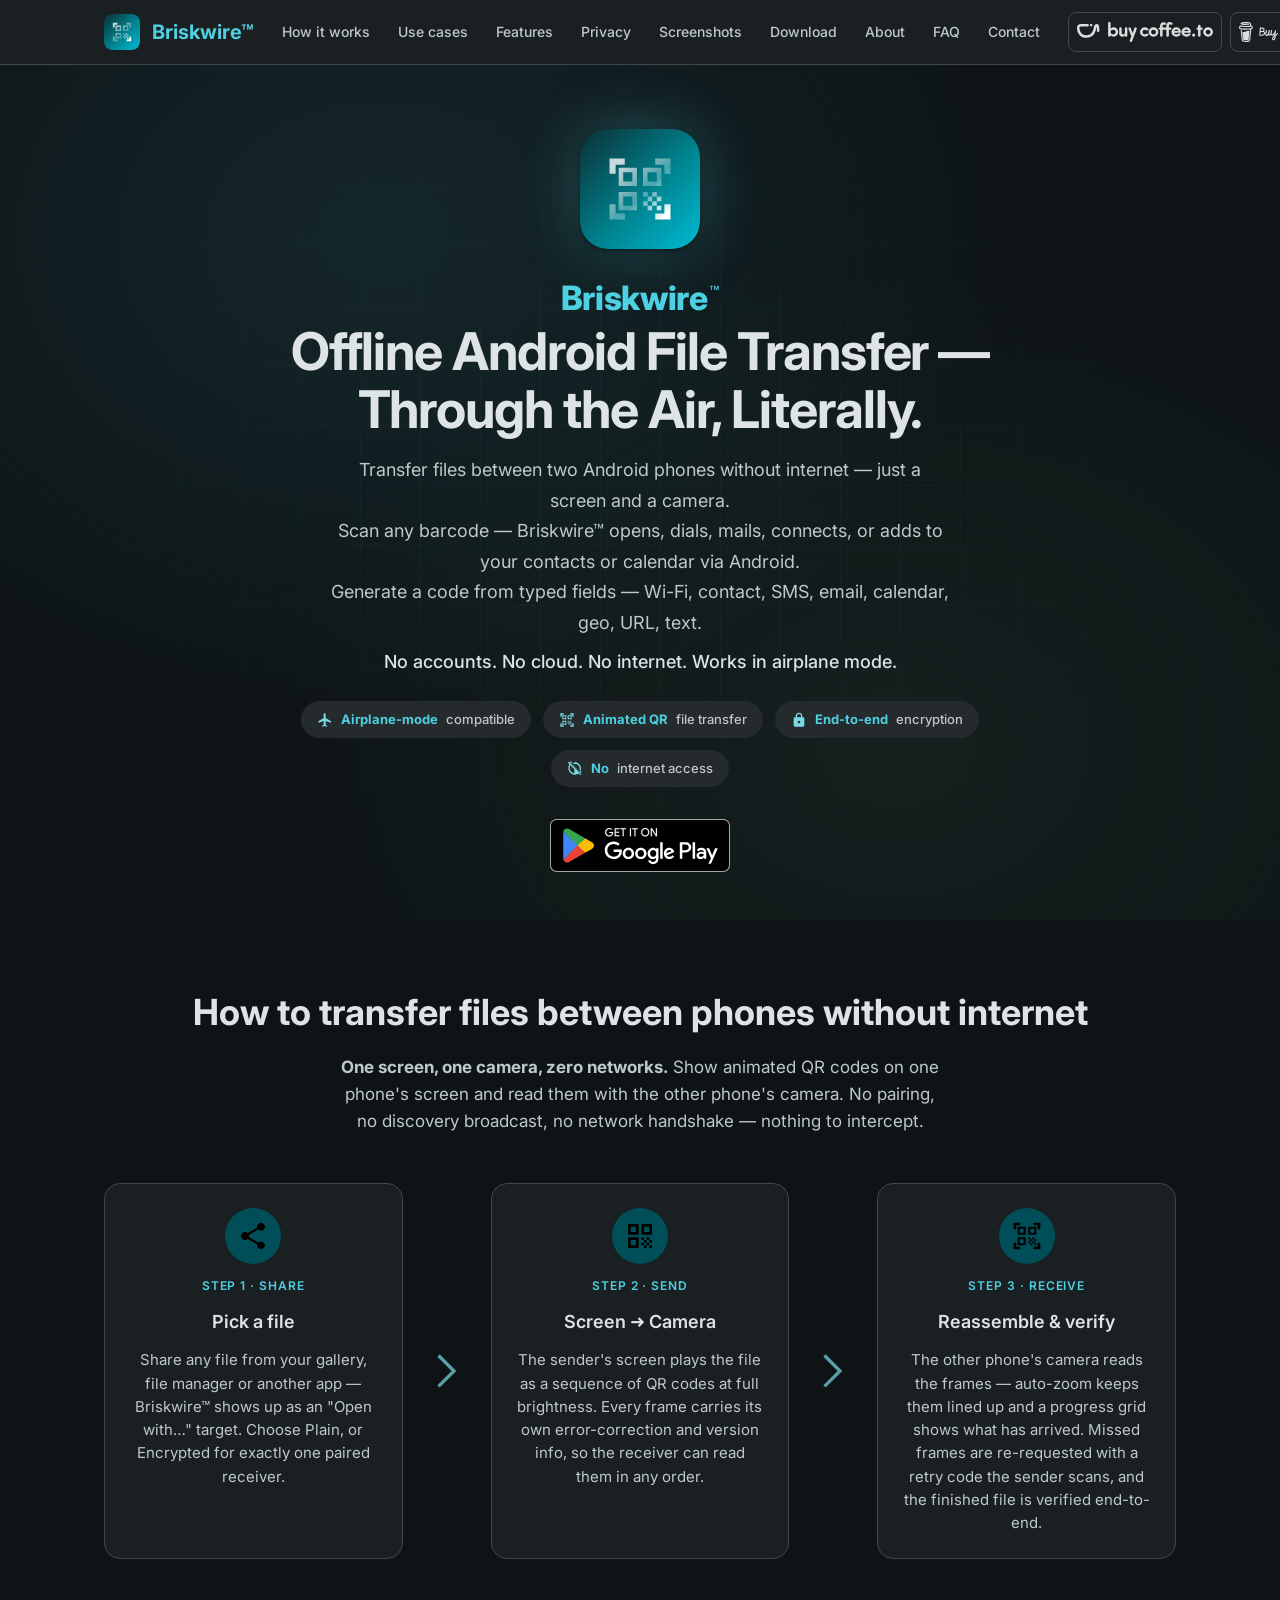
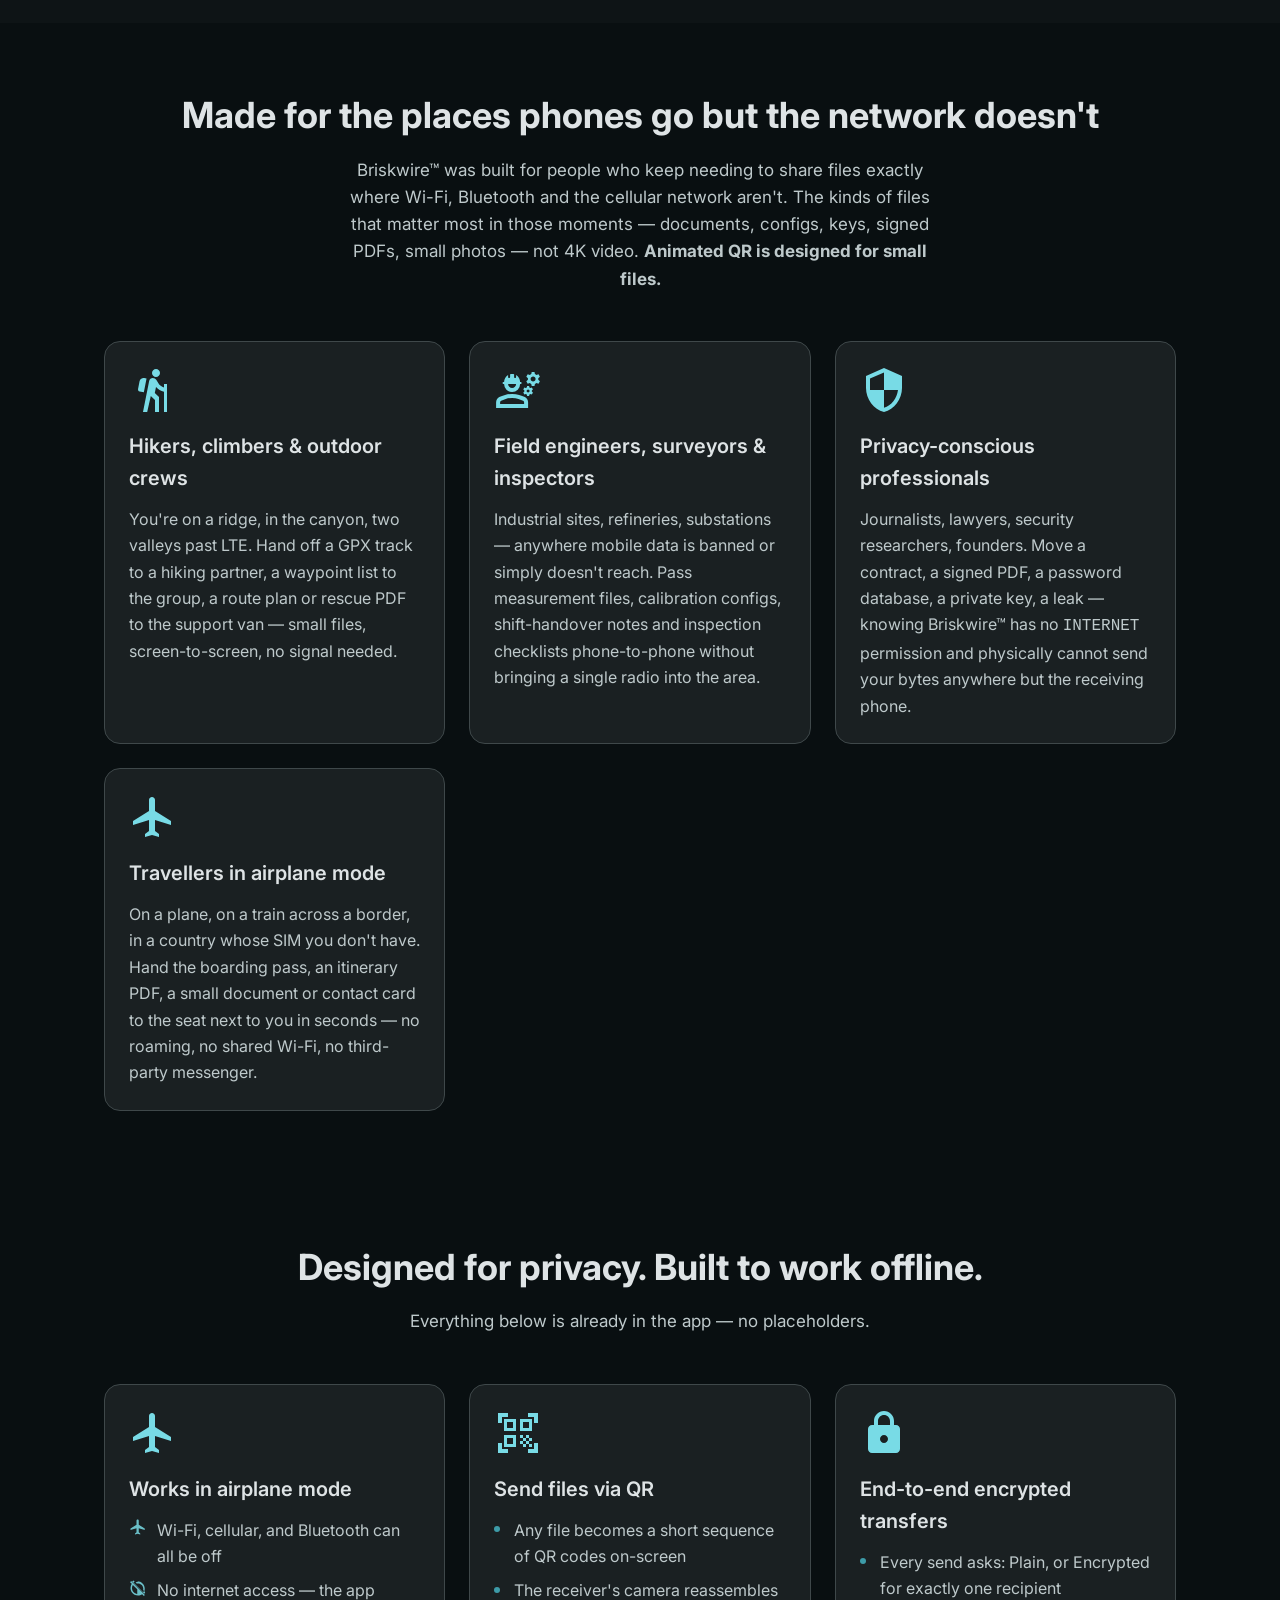
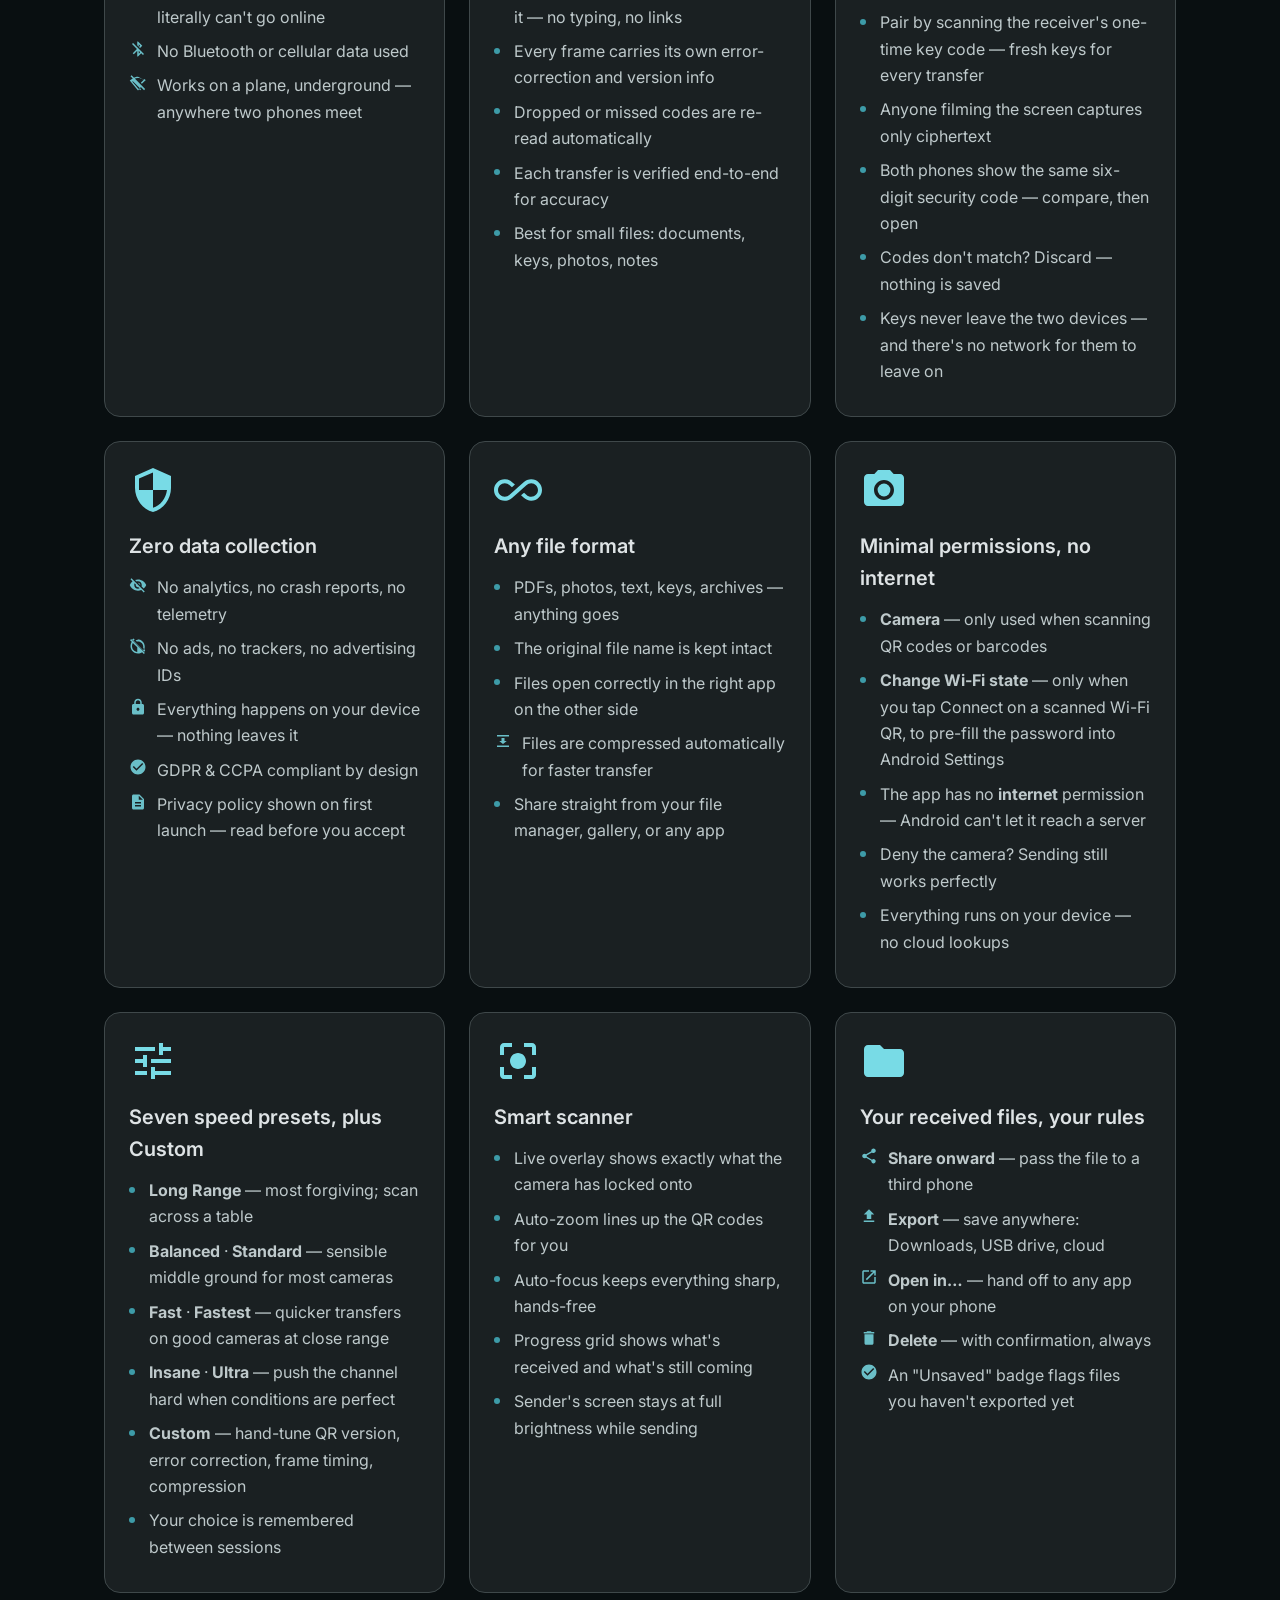
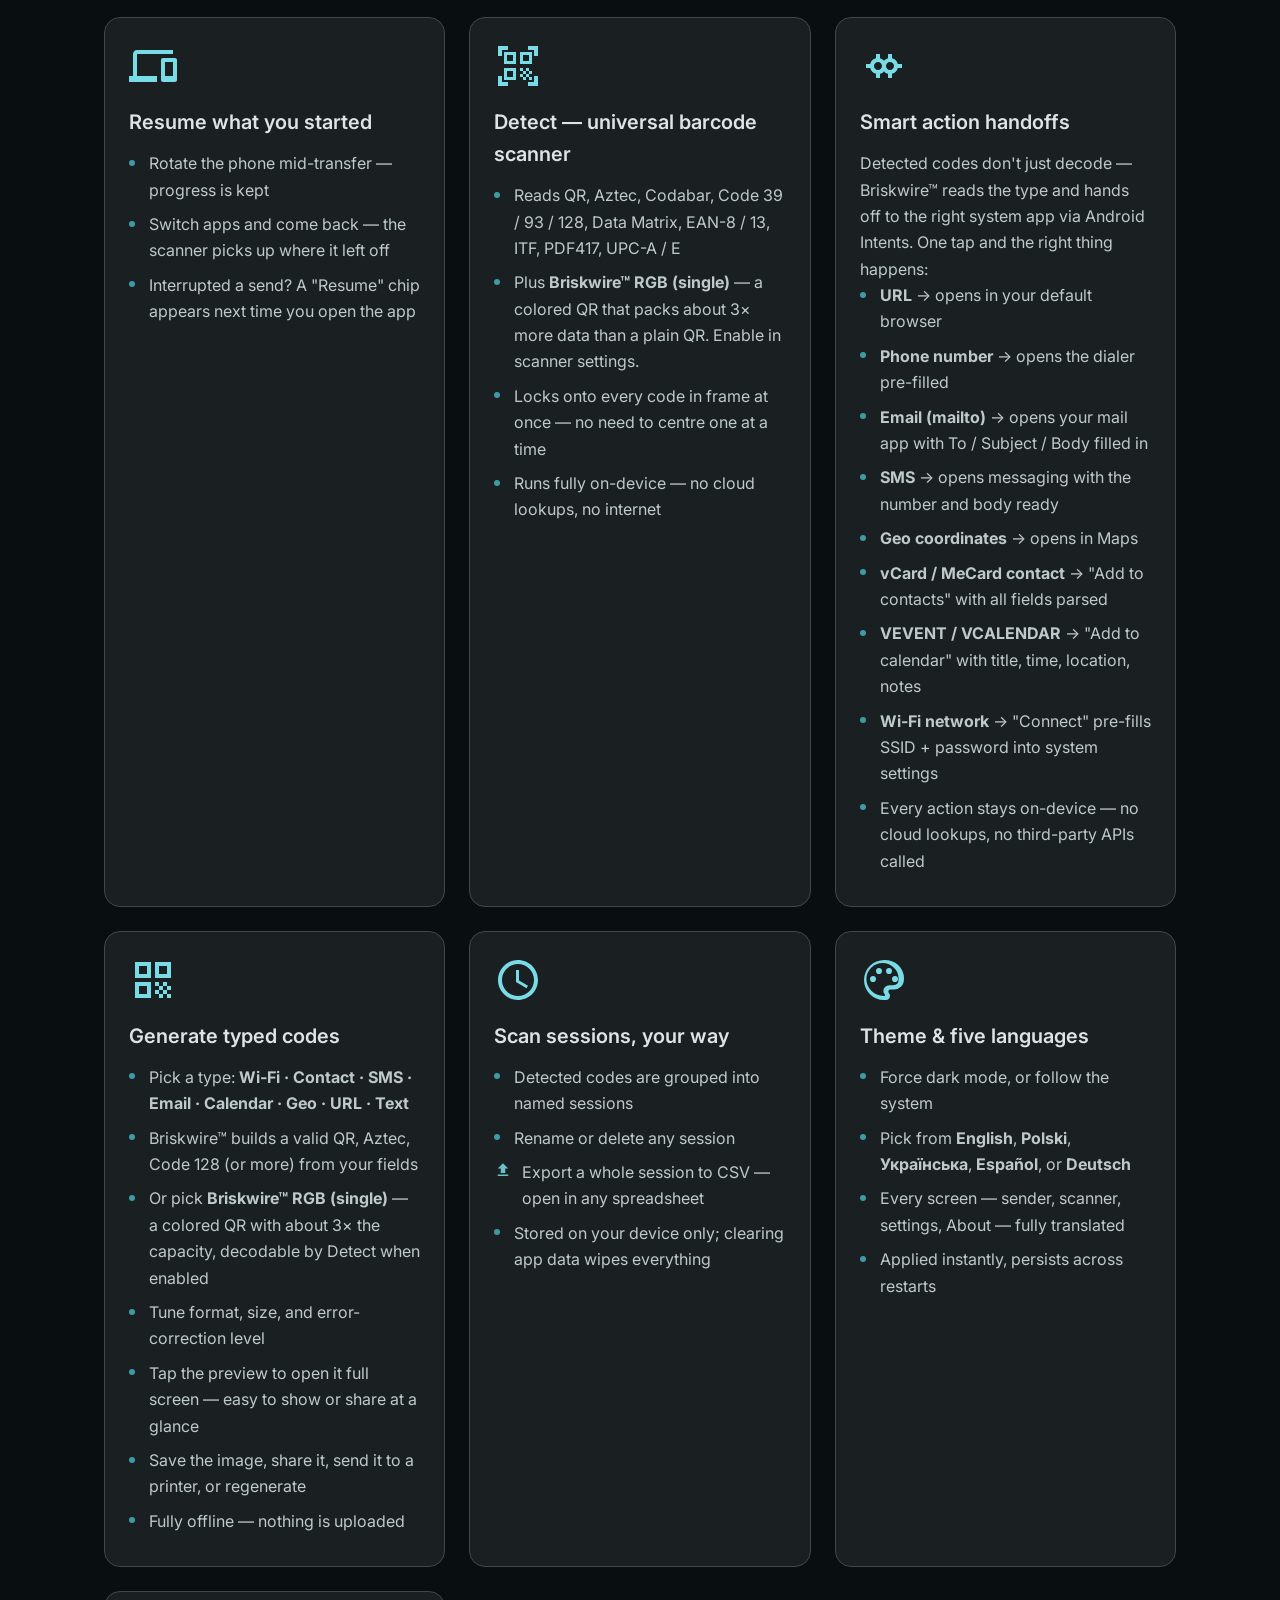
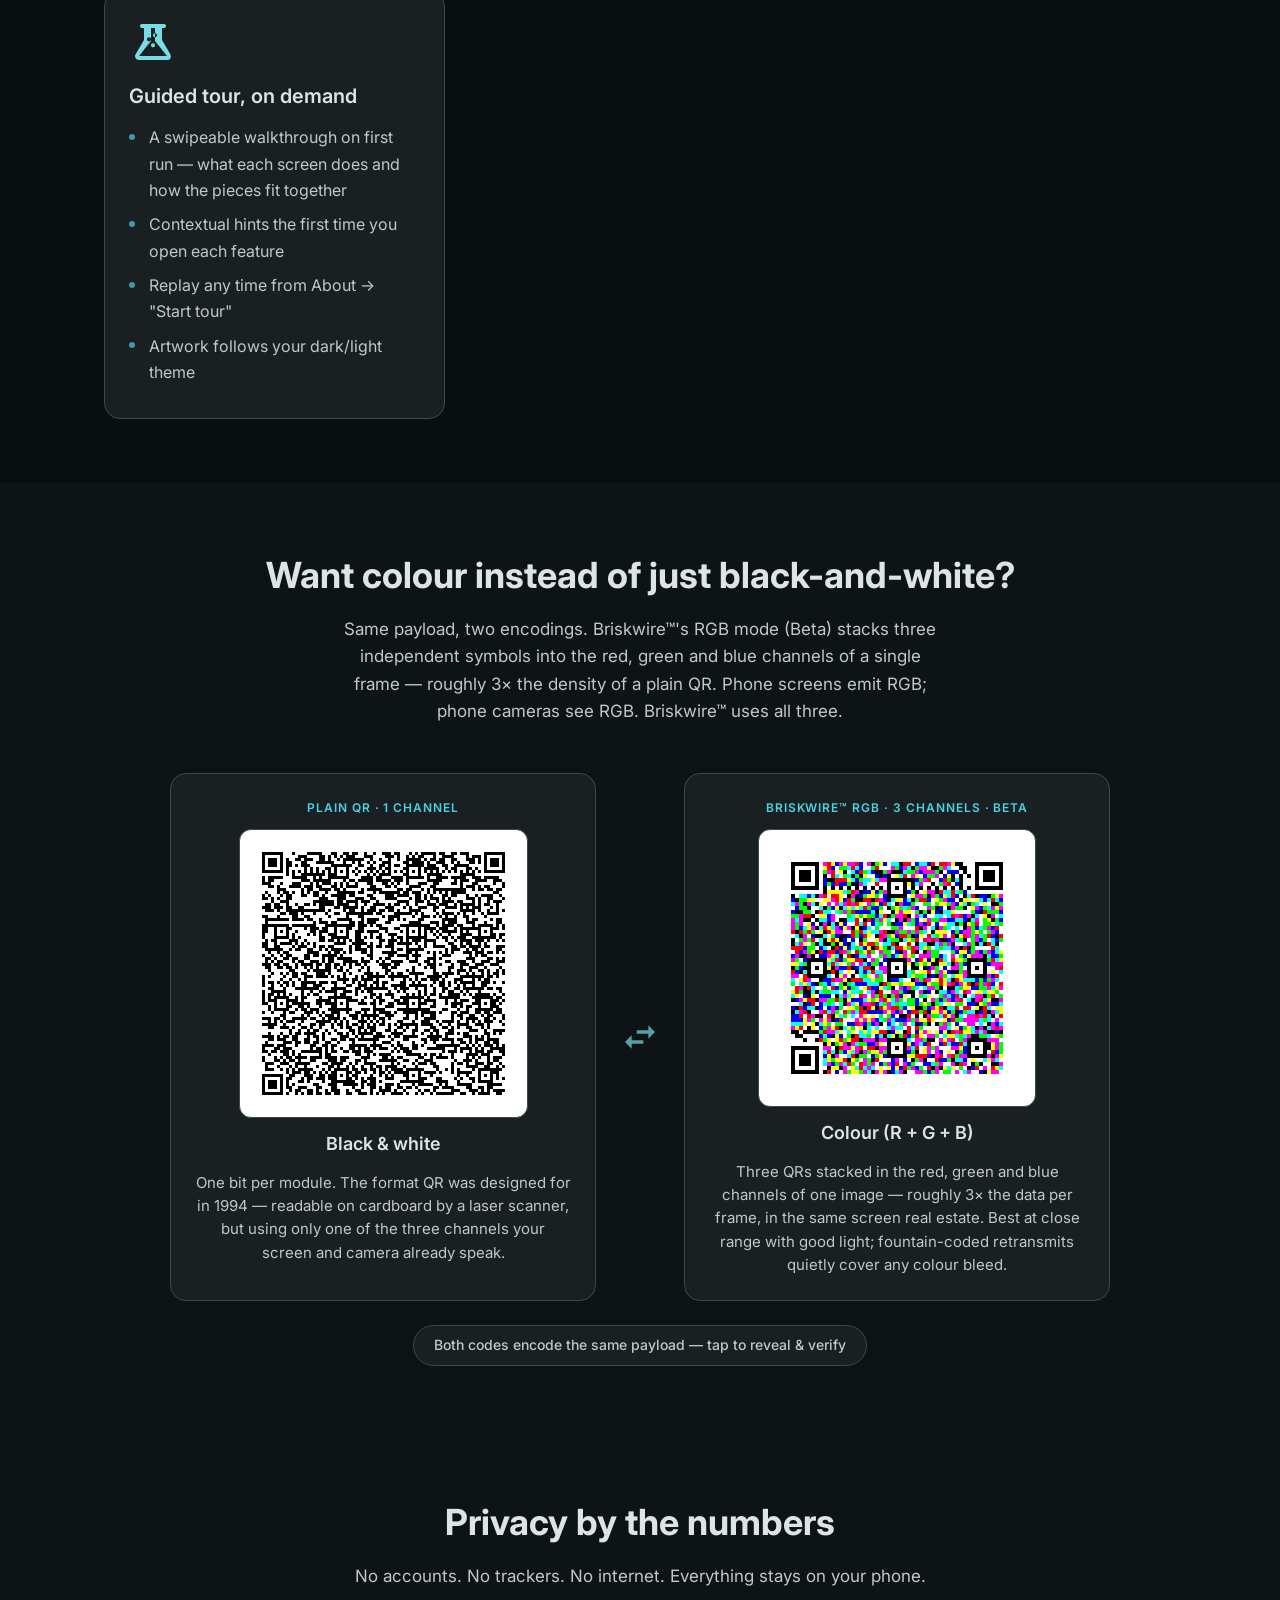
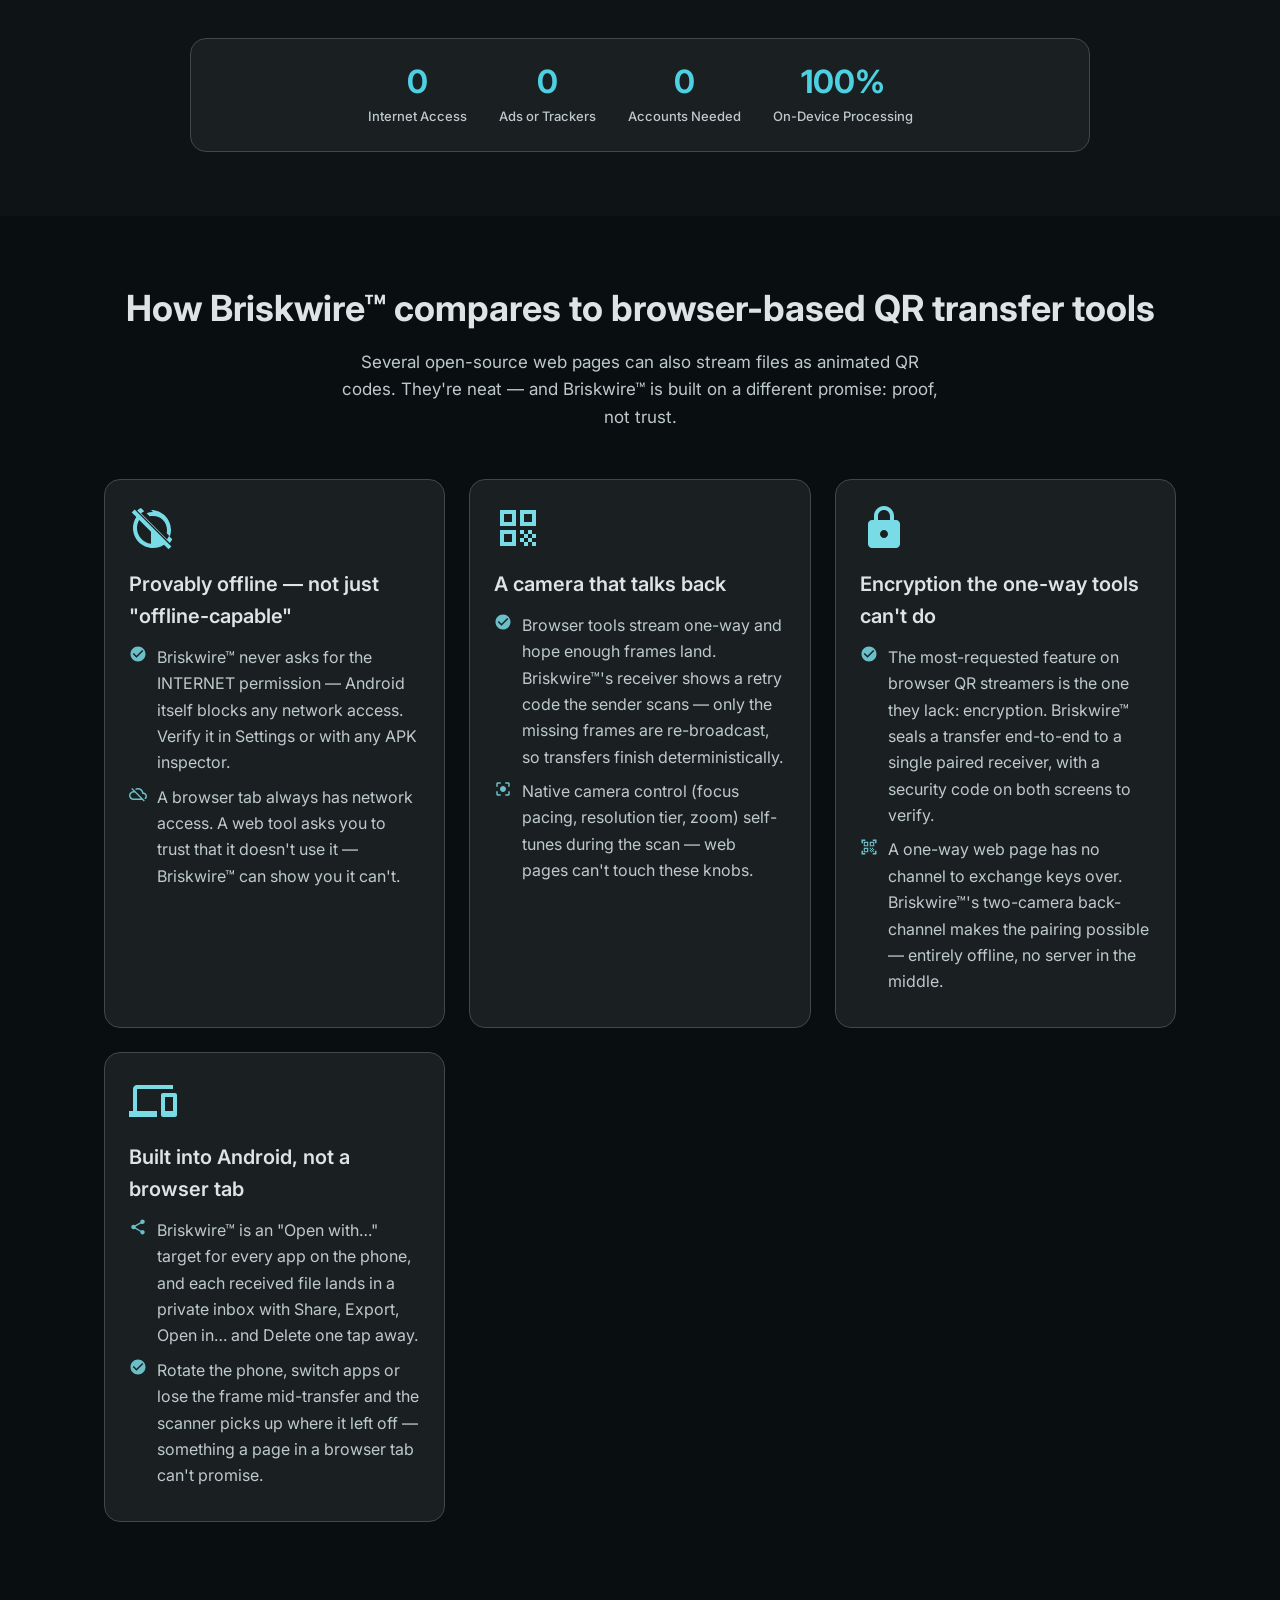
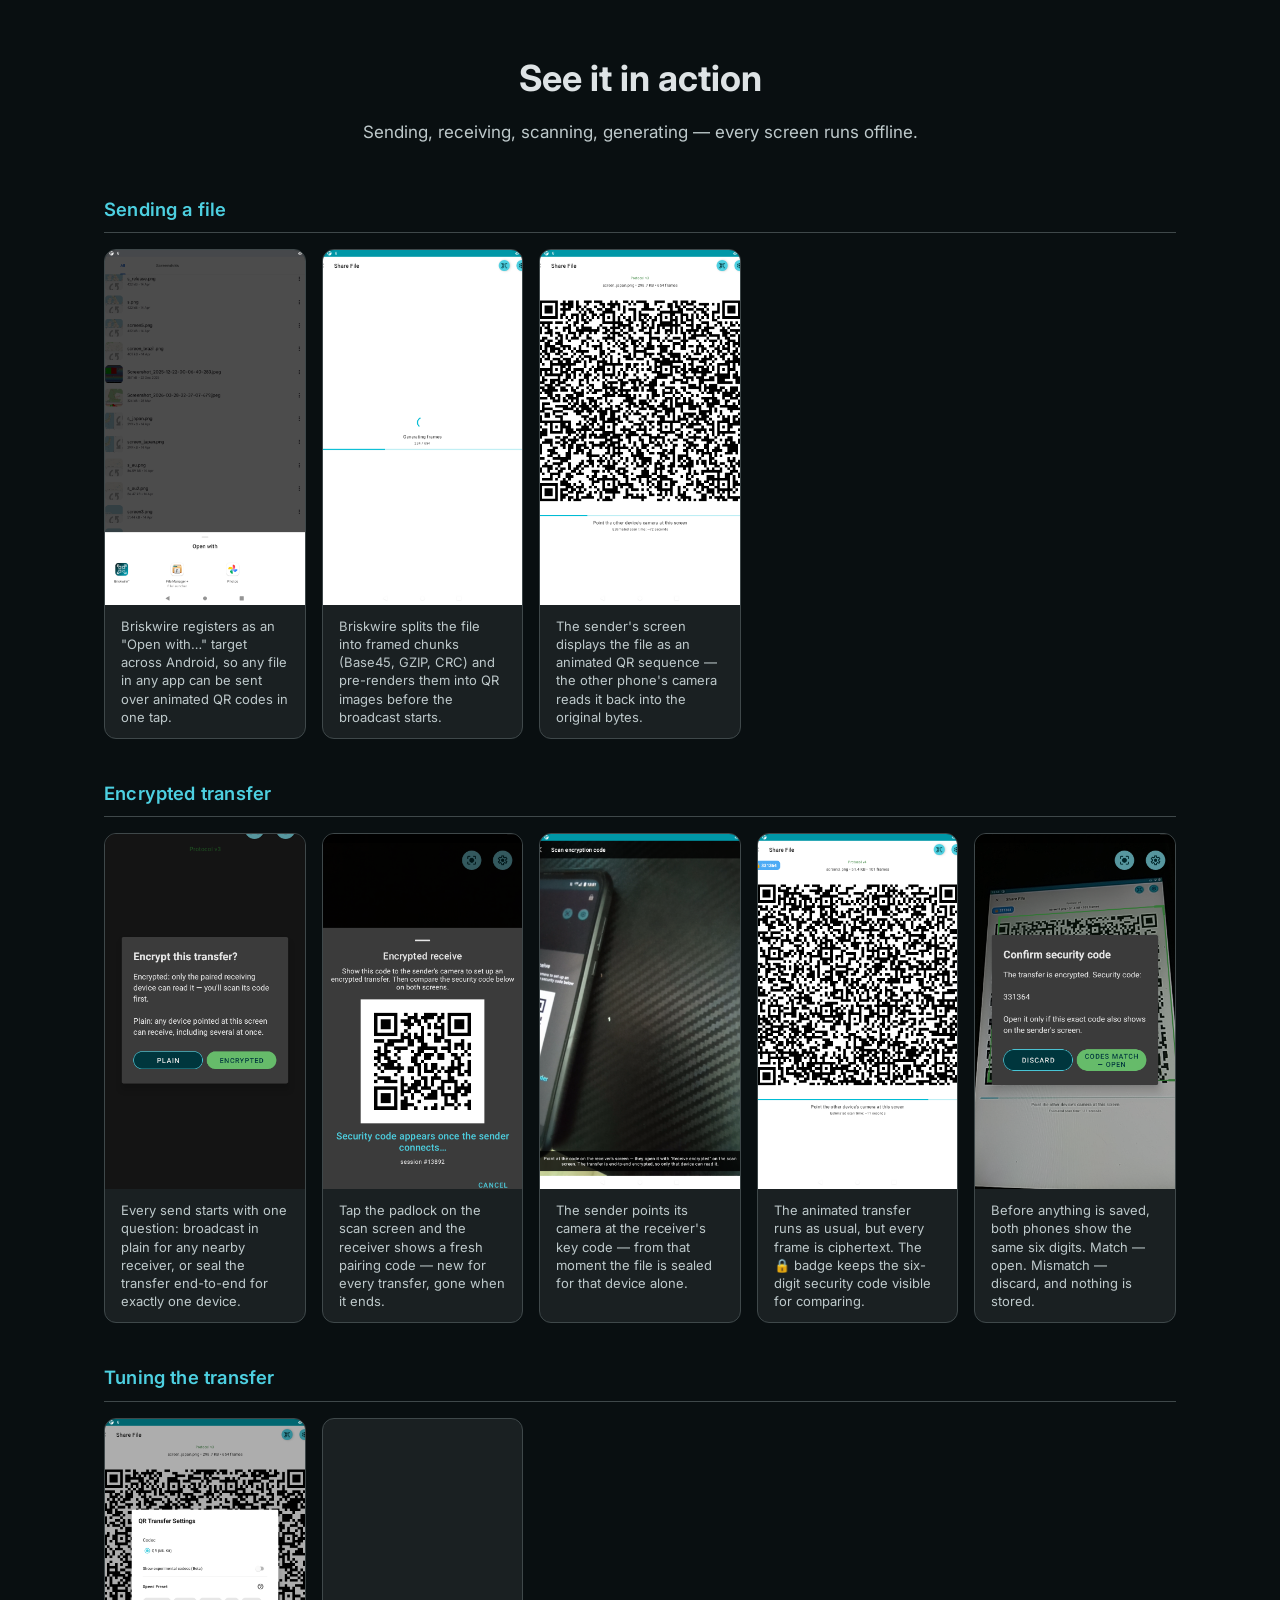
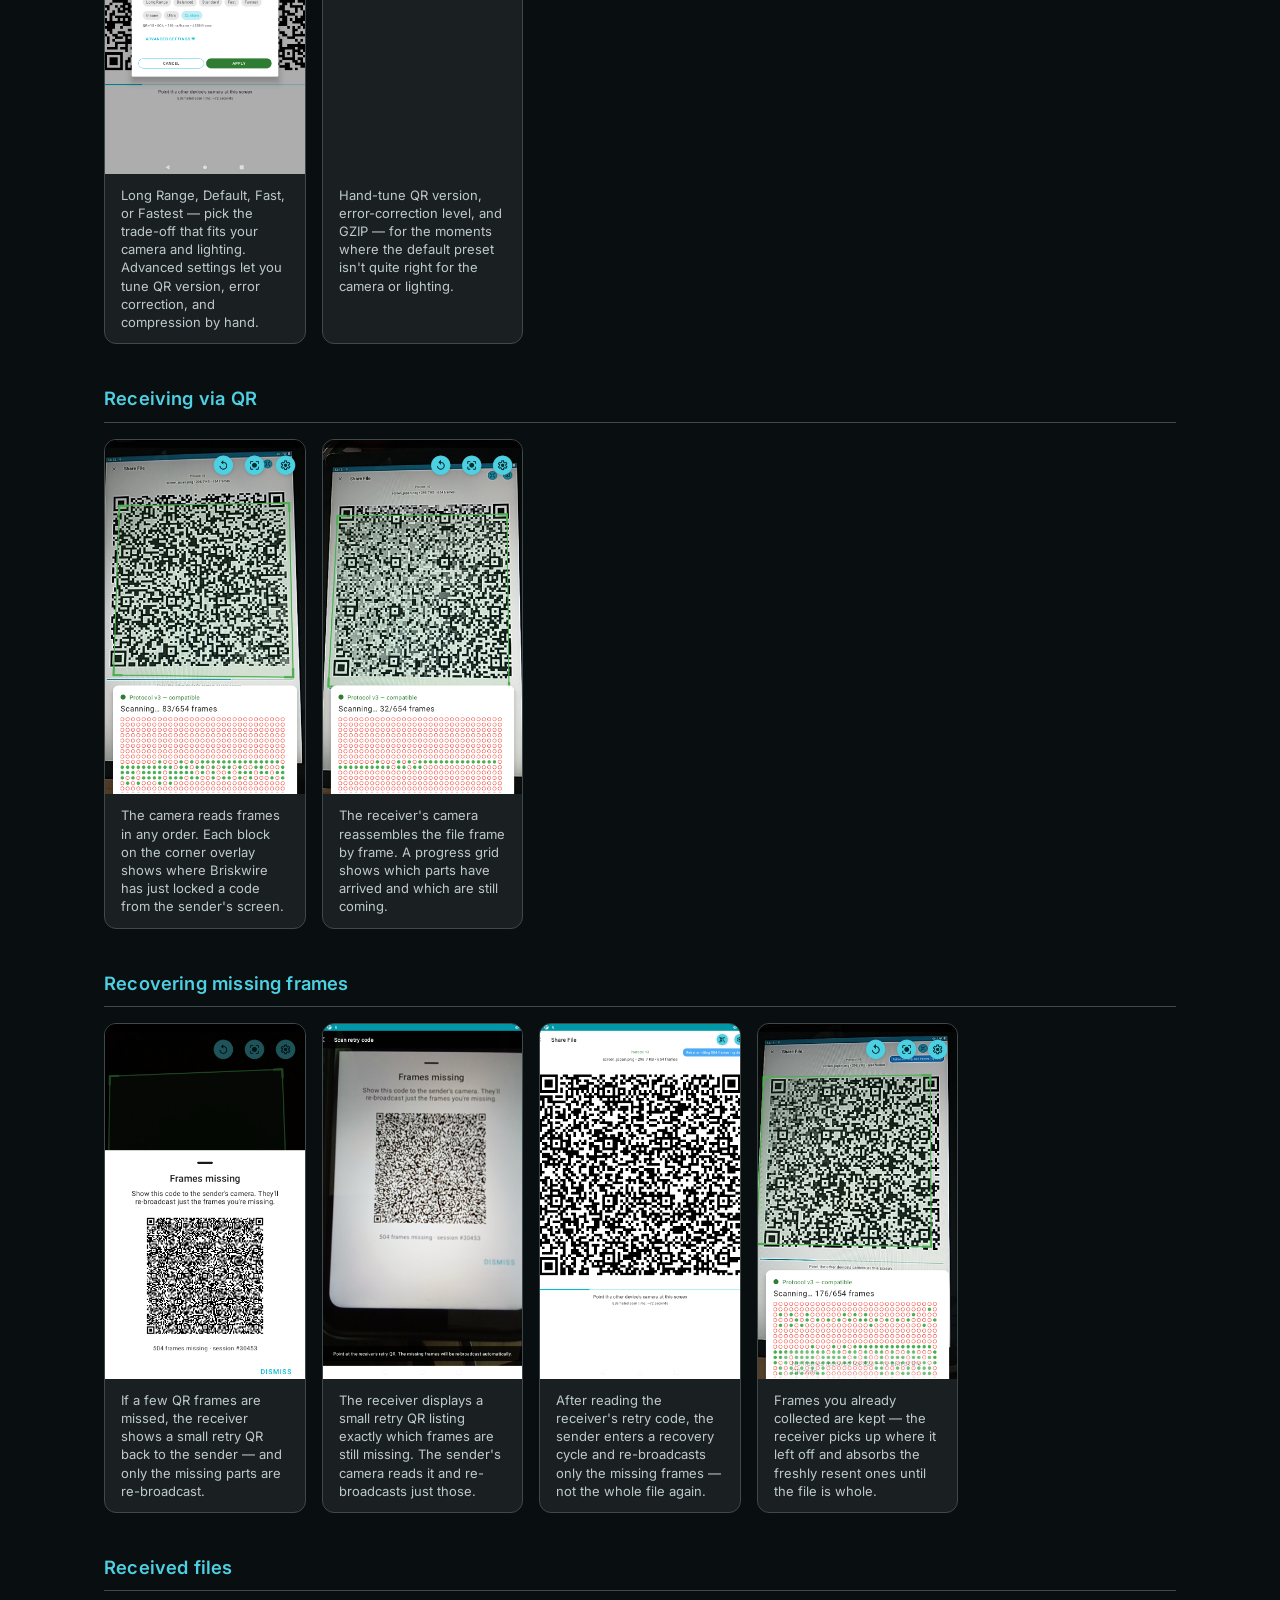
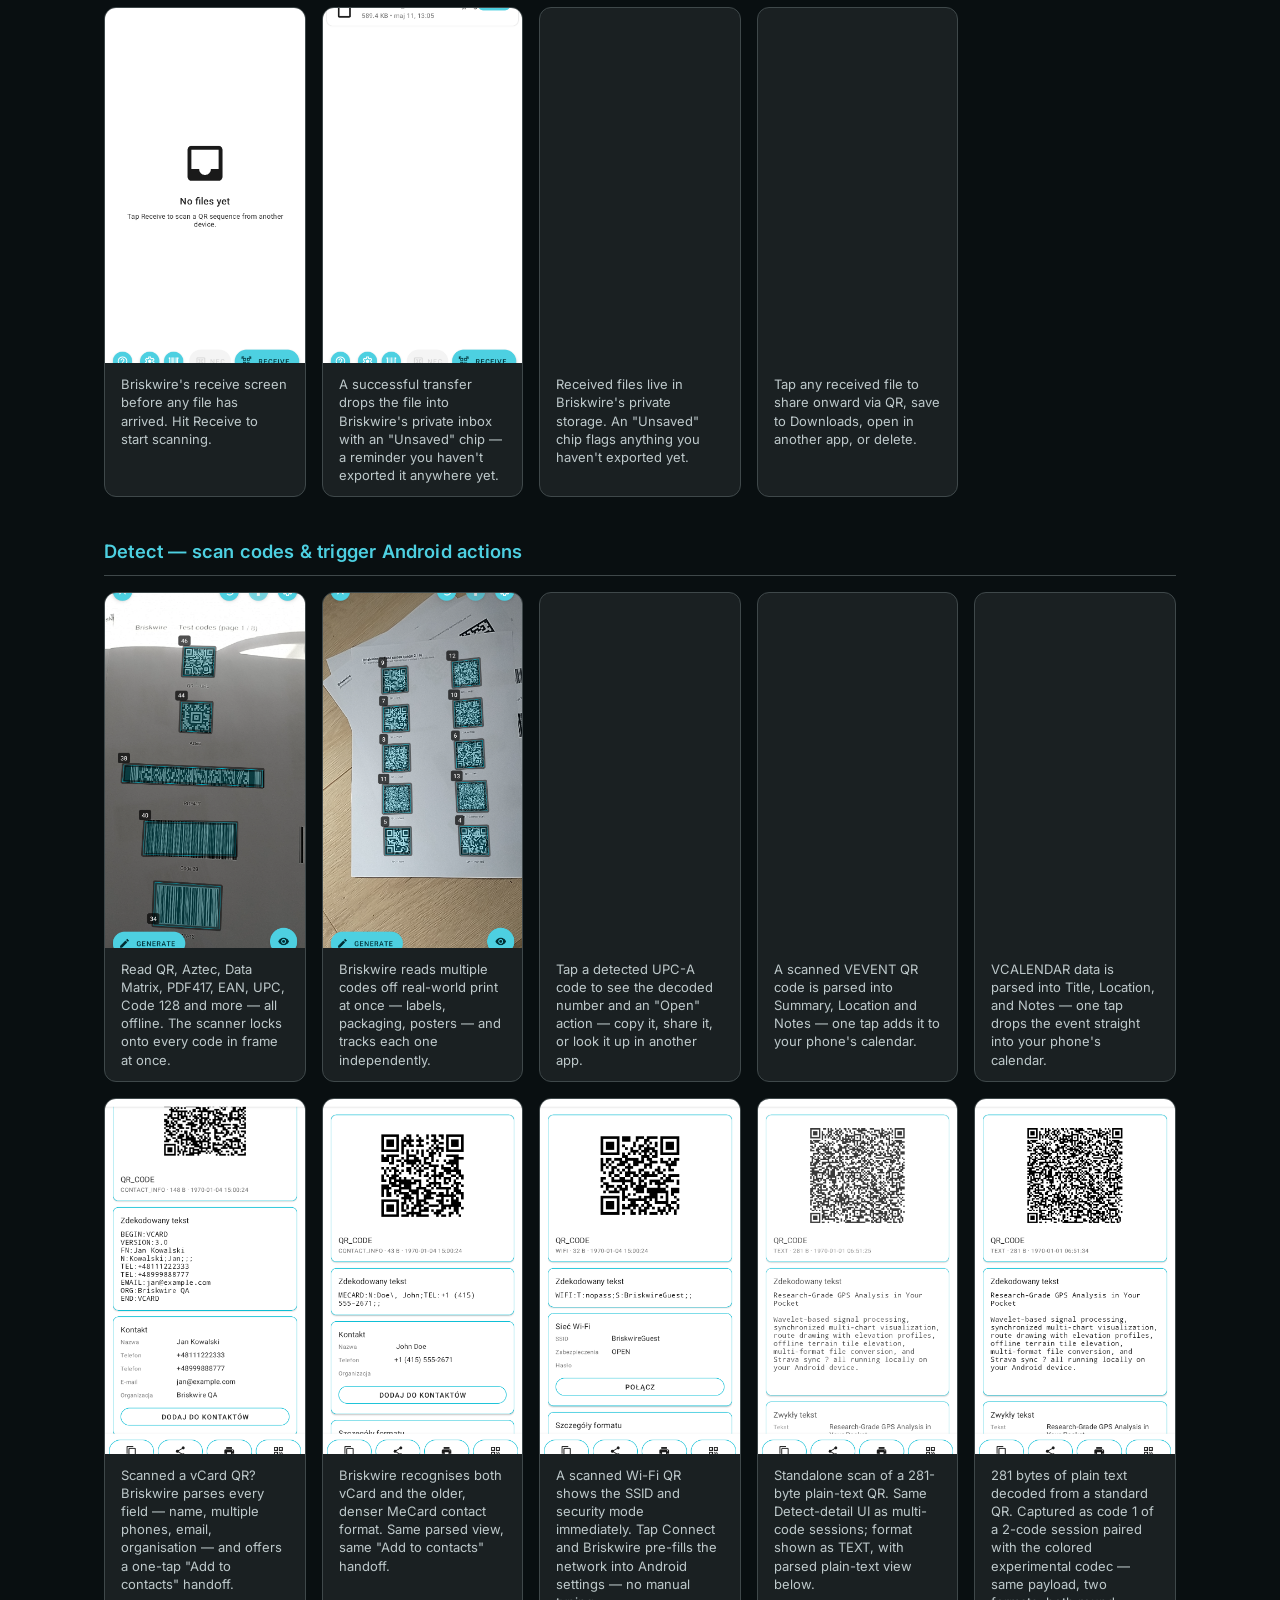
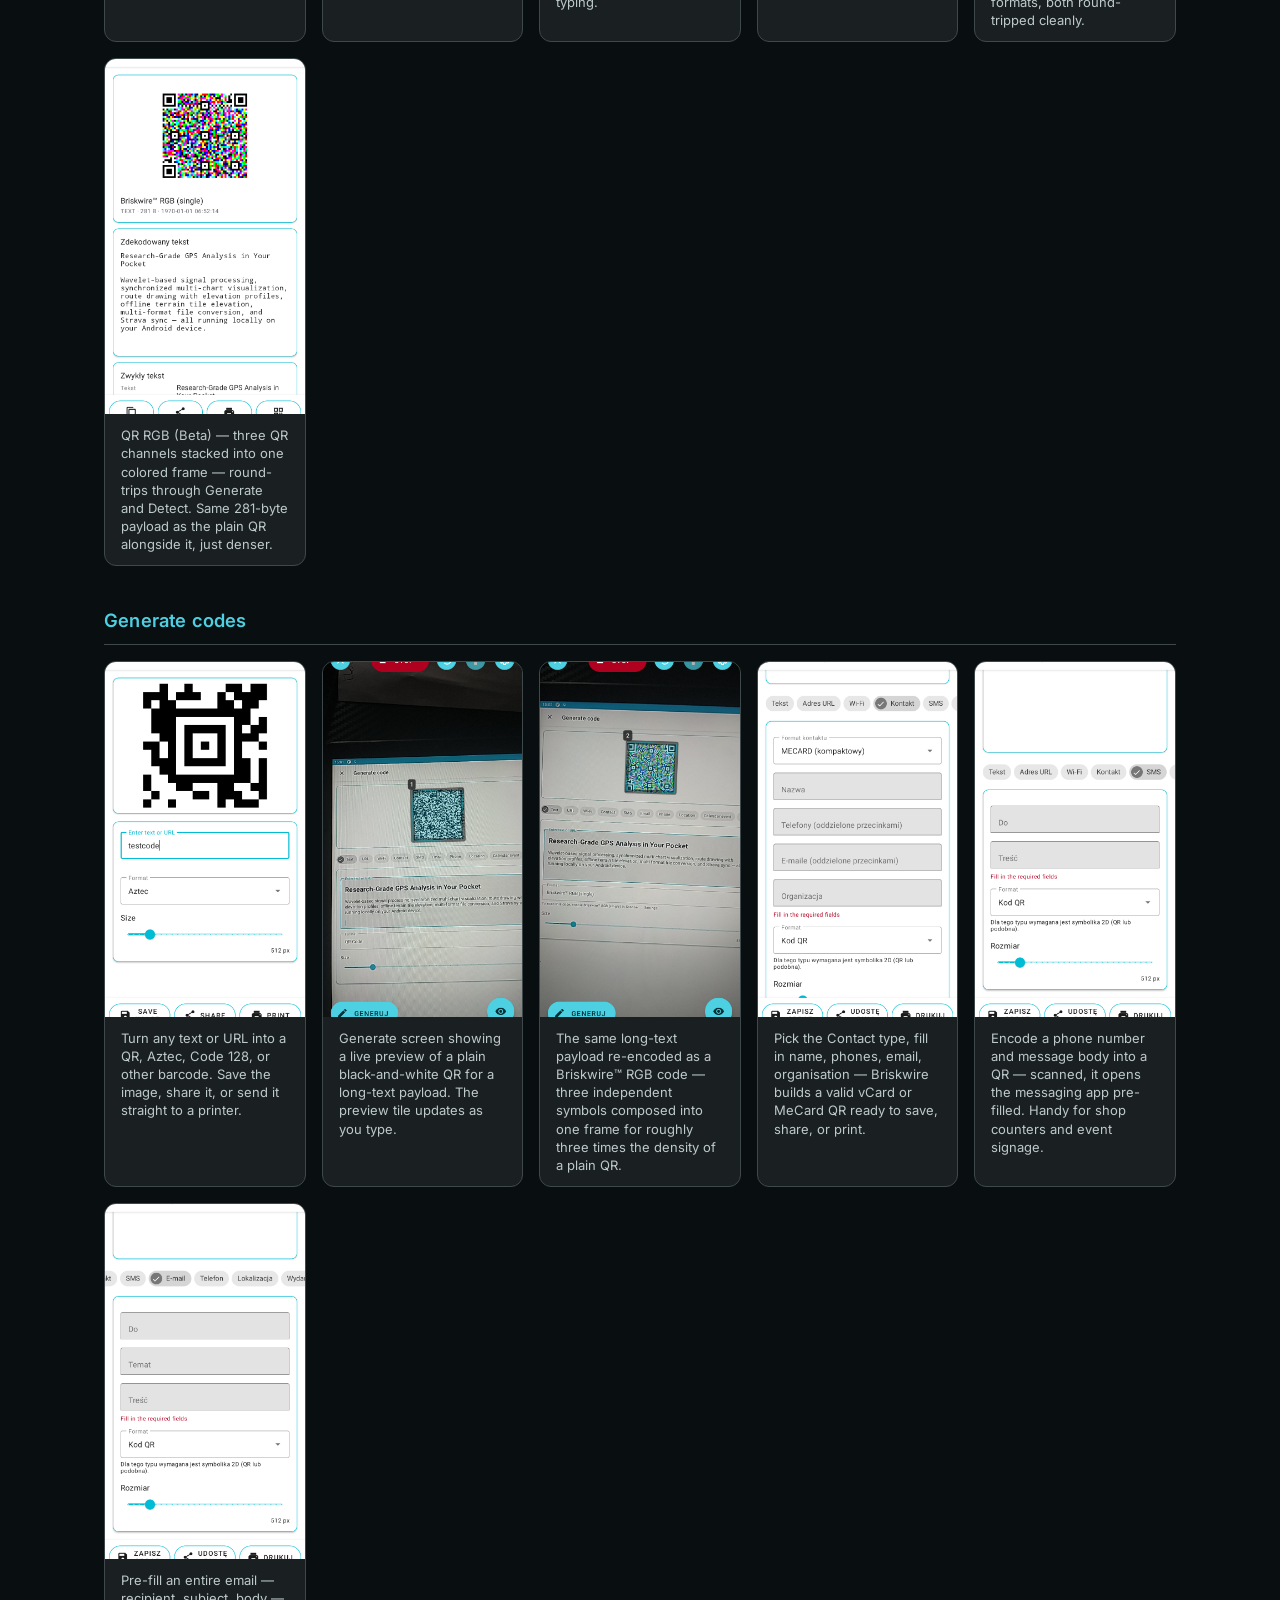
==== commit a41d265f: "." ====
--- a/index.html
+++ b/index.html
@@ -721,7 +721,7 @@
                 <div class="flow-steps">
                     <div class="flow-step fade-in-up">
                         <span class="flow-step-label">Plain QR &middot; 1 channel</span>
-                        <img src="screenshots/code_1779011929964.png" alt="Standard black-and-white QR code carrying the sample payload" class="rgb-compare-img" width="240" height="240" loading="lazy">
+                        <img src="screenshots/code_1791547336431.png" alt="Standard black-and-white QR code carrying the sample payload" class="rgb-compare-img" width="267" height="267" loading="lazy">
                         <h3>Black &amp; white</h3>
                         <p>One bit per module. The format QR was designed for in 1994 &mdash; readable on cardboard by a laser scanner, but using only one of the three channels your screen and camera already speak.</p>
                     </div>
@@ -730,7 +730,7 @@
                     </div>
                     <div class="flow-step fade-in-up">
                         <span class="flow-step-label">Briskwire™ RGB &middot; 3 channels &middot; Beta</span>
-                        <img src="screenshots/code_1779011893976.png" alt="Briskwire RGB colour QR code carrying the same payload in three stacked channels" class="rgb-compare-img" width="240" height="240" loading="lazy">
+                        <img src="screenshots/code_1779011893976.png" alt="Briskwire RGB colour QR code carrying the same payload in three stacked channels" class="rgb-compare-img" width="256" height="256" loading="lazy">
                         <h3>Colour (R + G + B)</h3>
                         <p>Three QRs stacked in the red, green and blue channels of one image &mdash; roughly 3&times; the data per frame, in the same screen real estate. Best at close range with good light; fountain-coded retransmits quietly cover any colour bleed.</p>
                     </div>
--- a/styles.css
+++ b/styles.css
@@ -536,10 +536,16 @@
 }
 .flow-arrow svg { width: 40px; height: 40px; color: inherit; }
 
+/* The two codes must be scannable, not just visible. Each <img> carries its
+   size in the HTML at a whole number of pixels per module: the plain QR 1:1
+   (3 px), the RGB code at half its file (4 px). A fractional nearest-neighbour
+   shrink drops and doubles module rows, and the fixed 220 px box this replaced
+   (198 px inside its padding) left the plain QR unreadable. content-box keeps
+   the padding outside those pixels. */
 .rgb-compare-img {
-  width: 220px;
-  height: 220px;
-  max-width: 100%;
+  box-sizing: content-box;
+  max-width: calc(100% - 22px);
+  height: auto;
   border-radius: var(--md-sys-shape-md);
   background: #fff;
   padding: 10px;
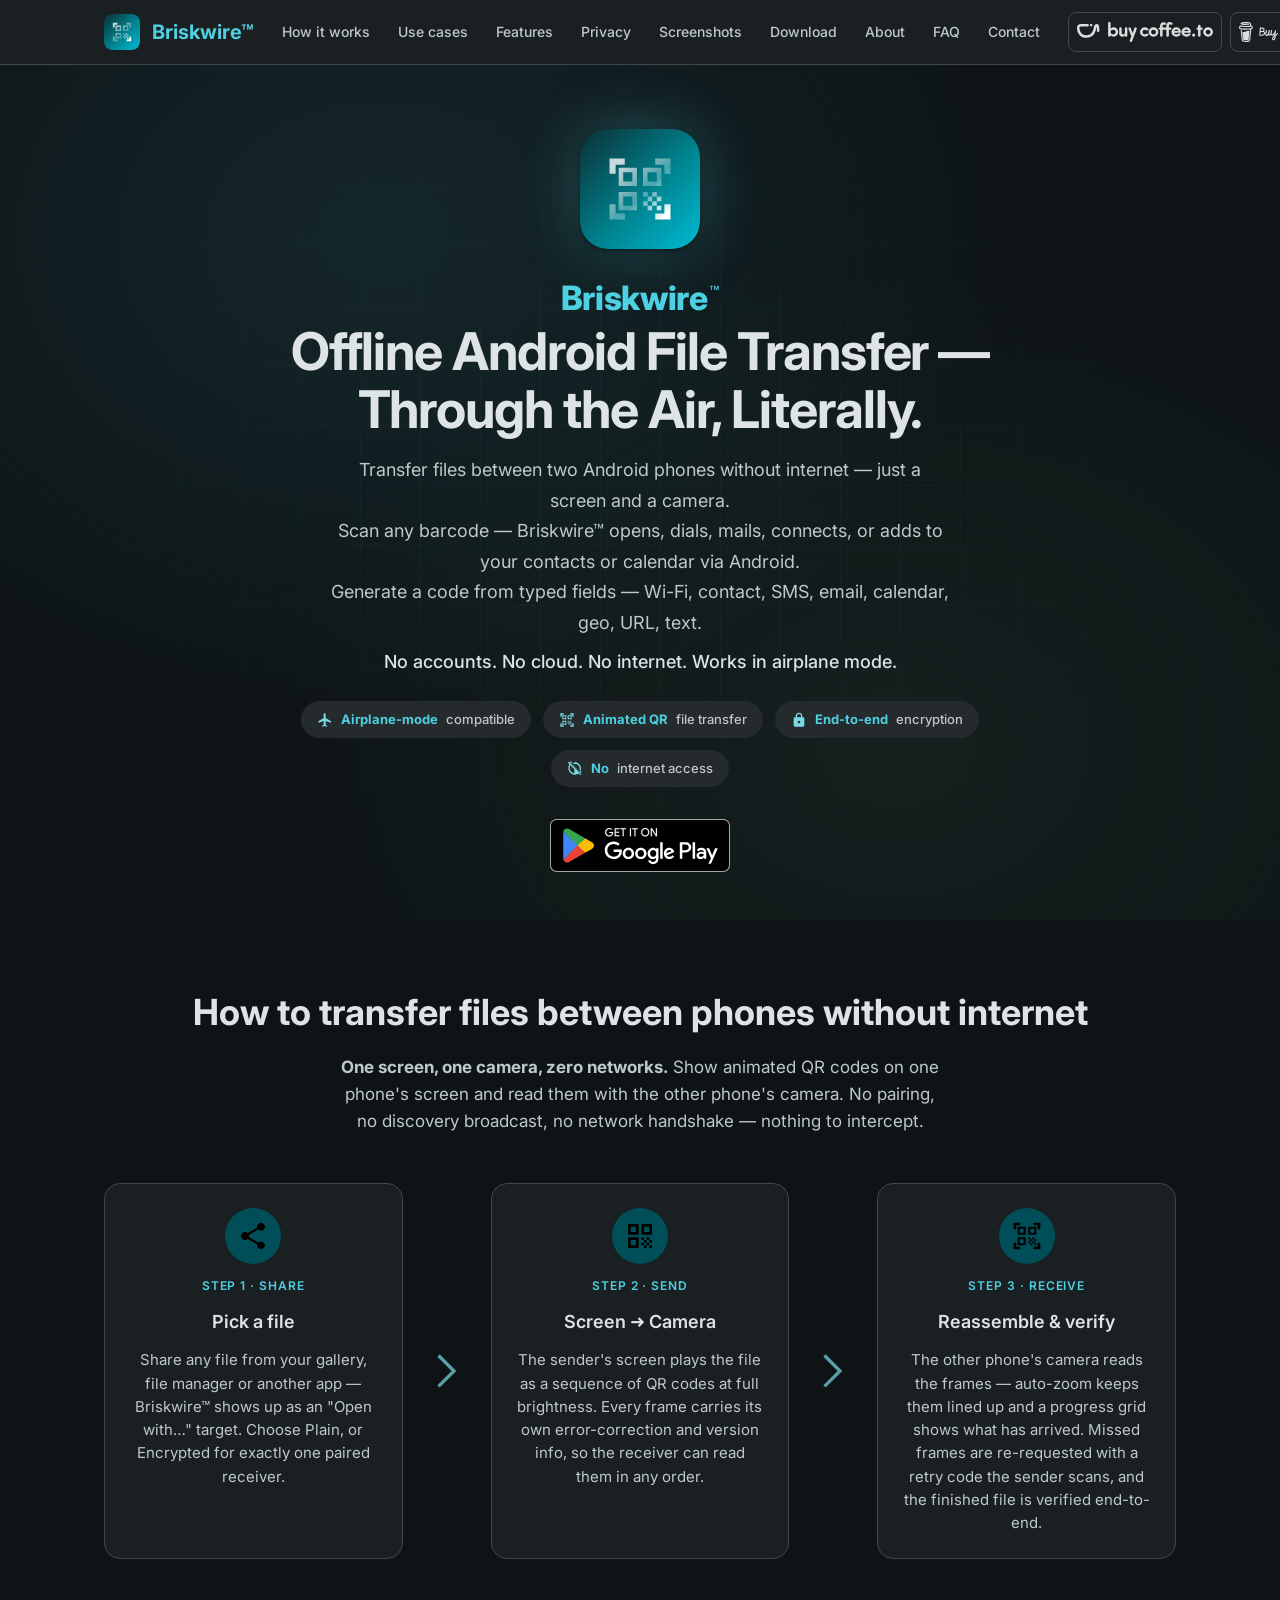
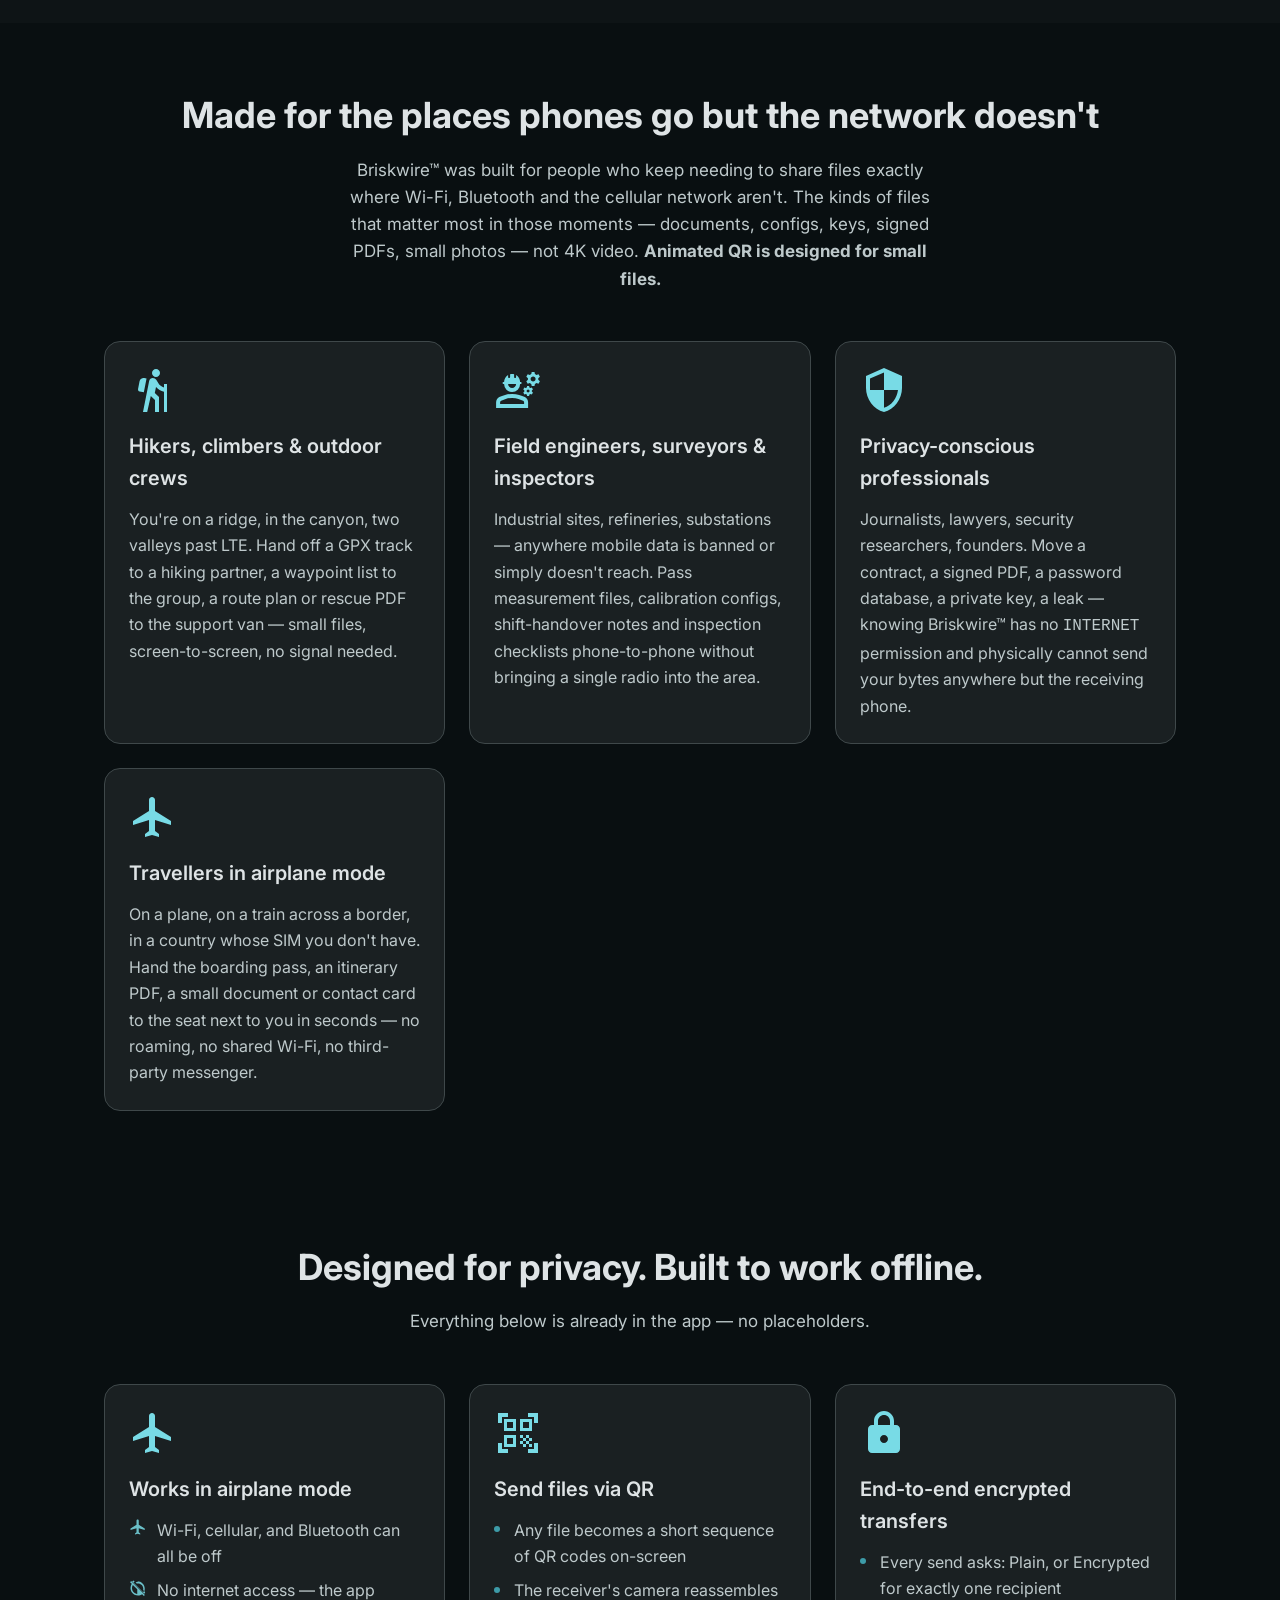
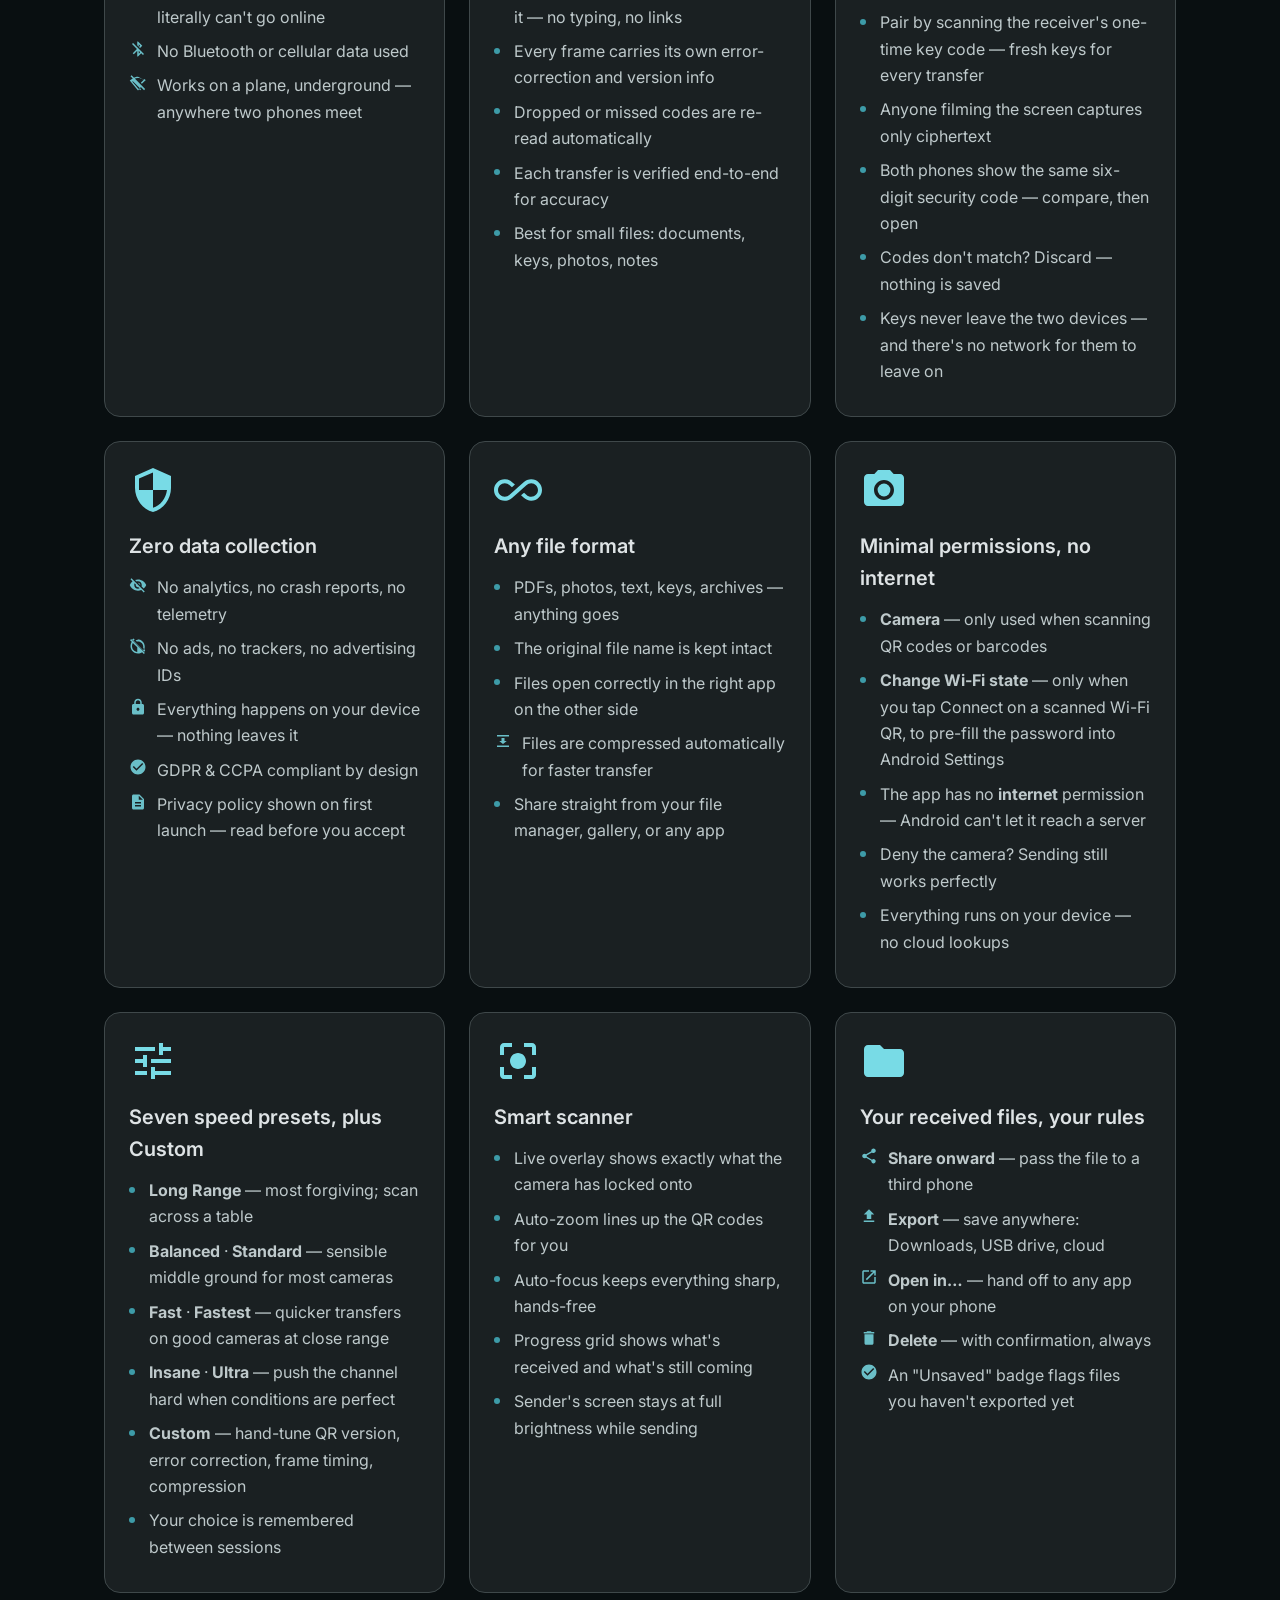
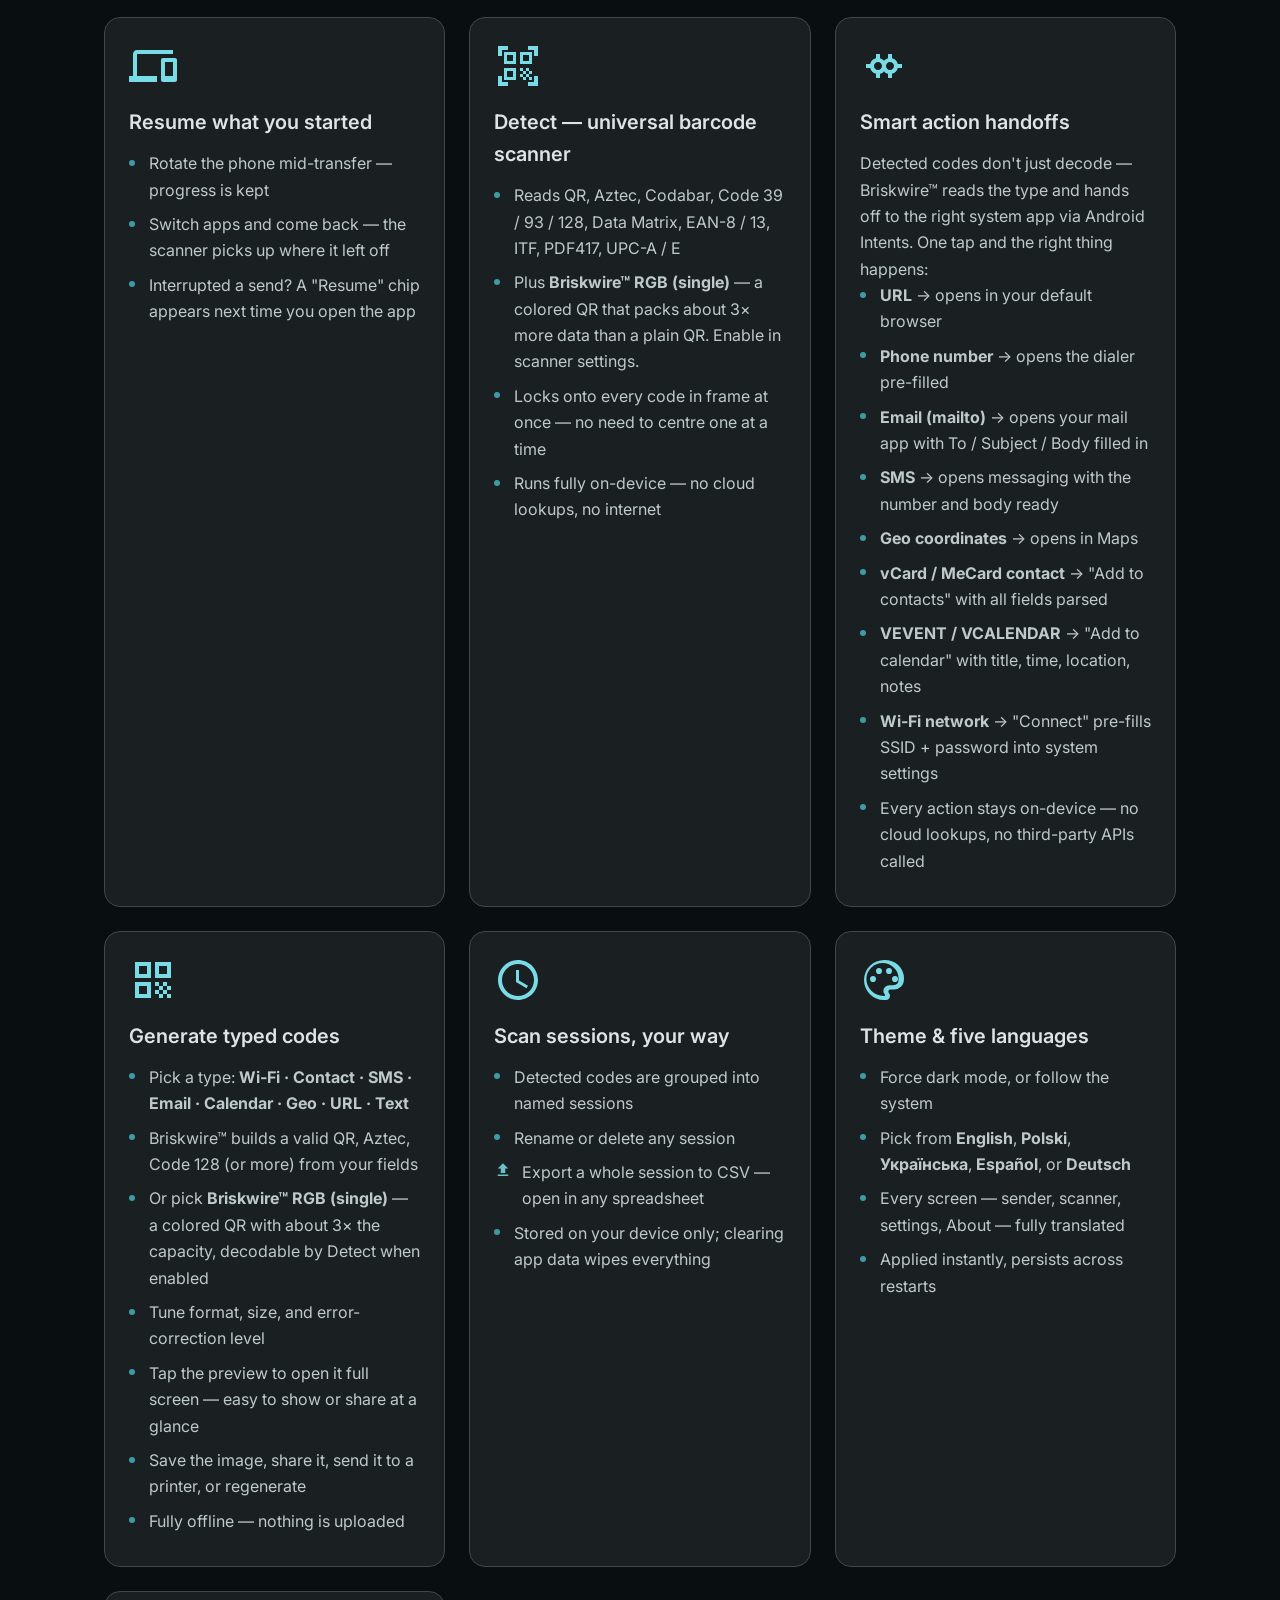
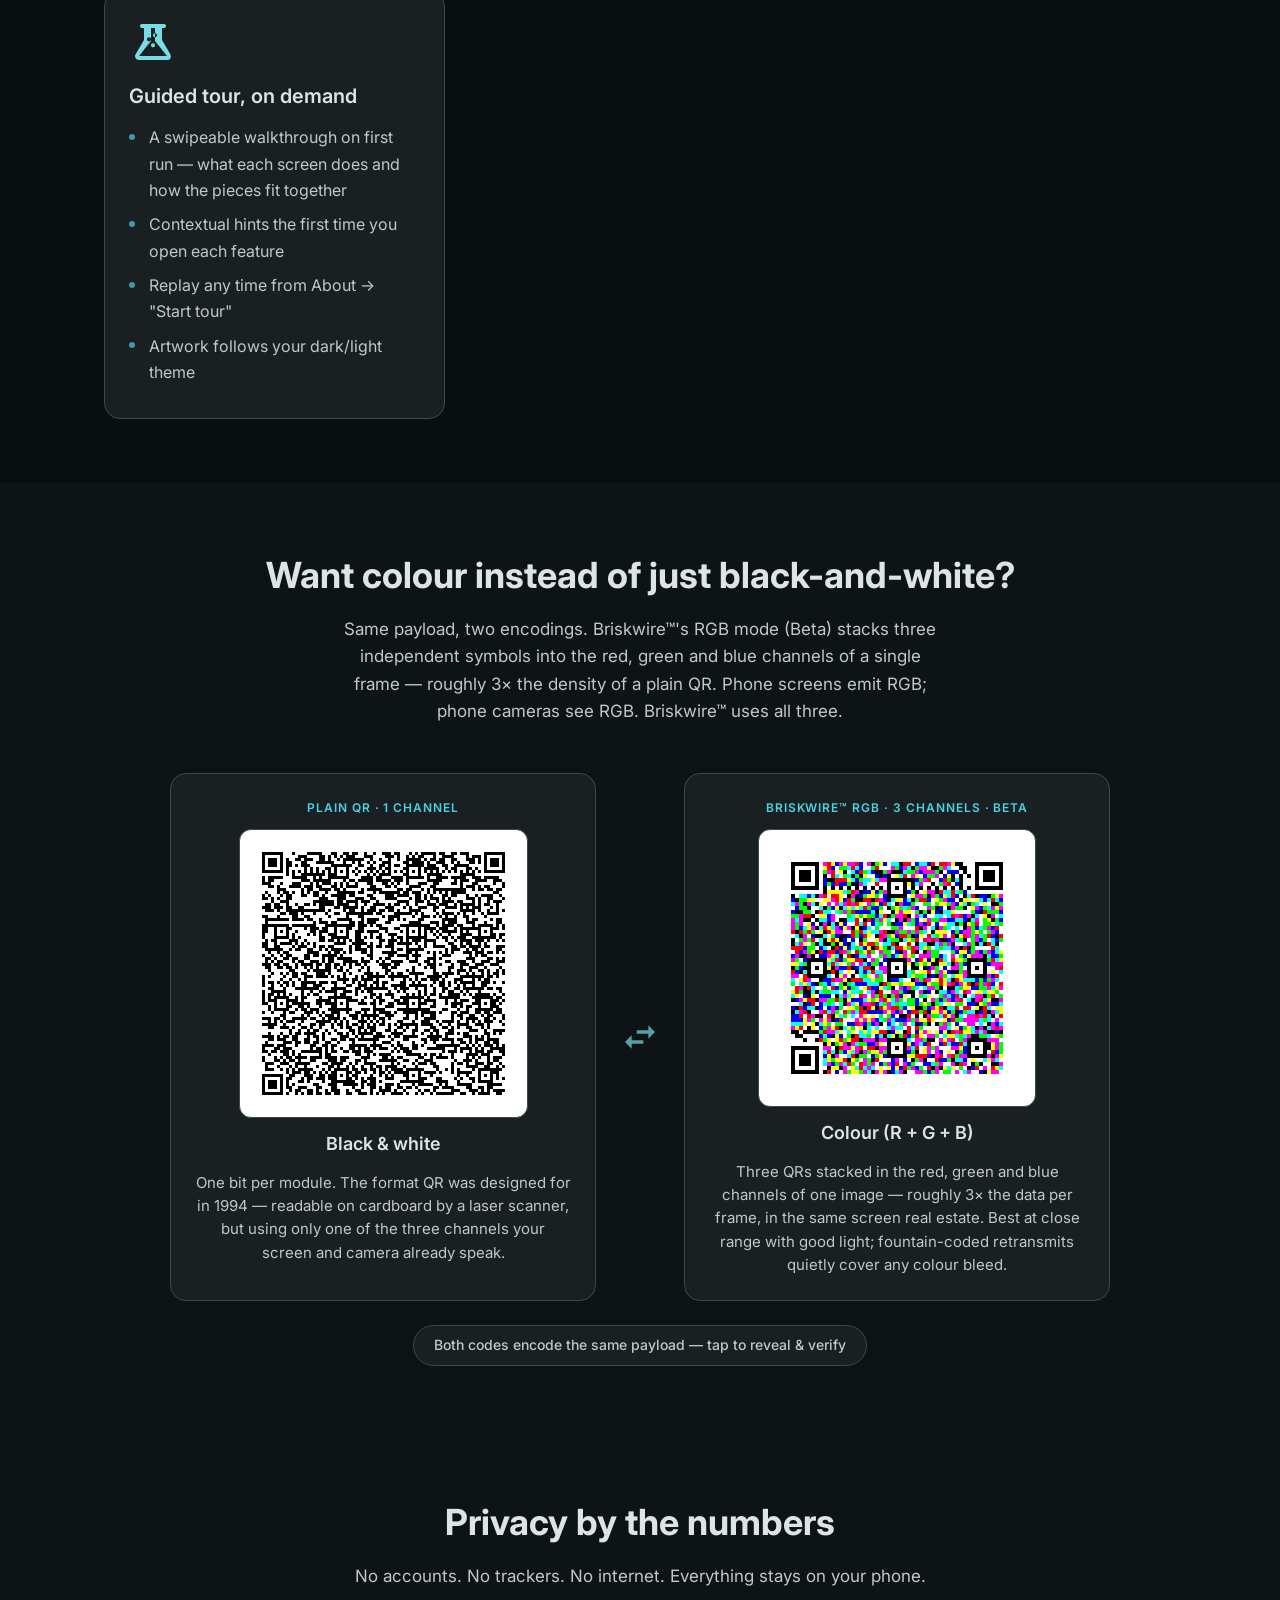
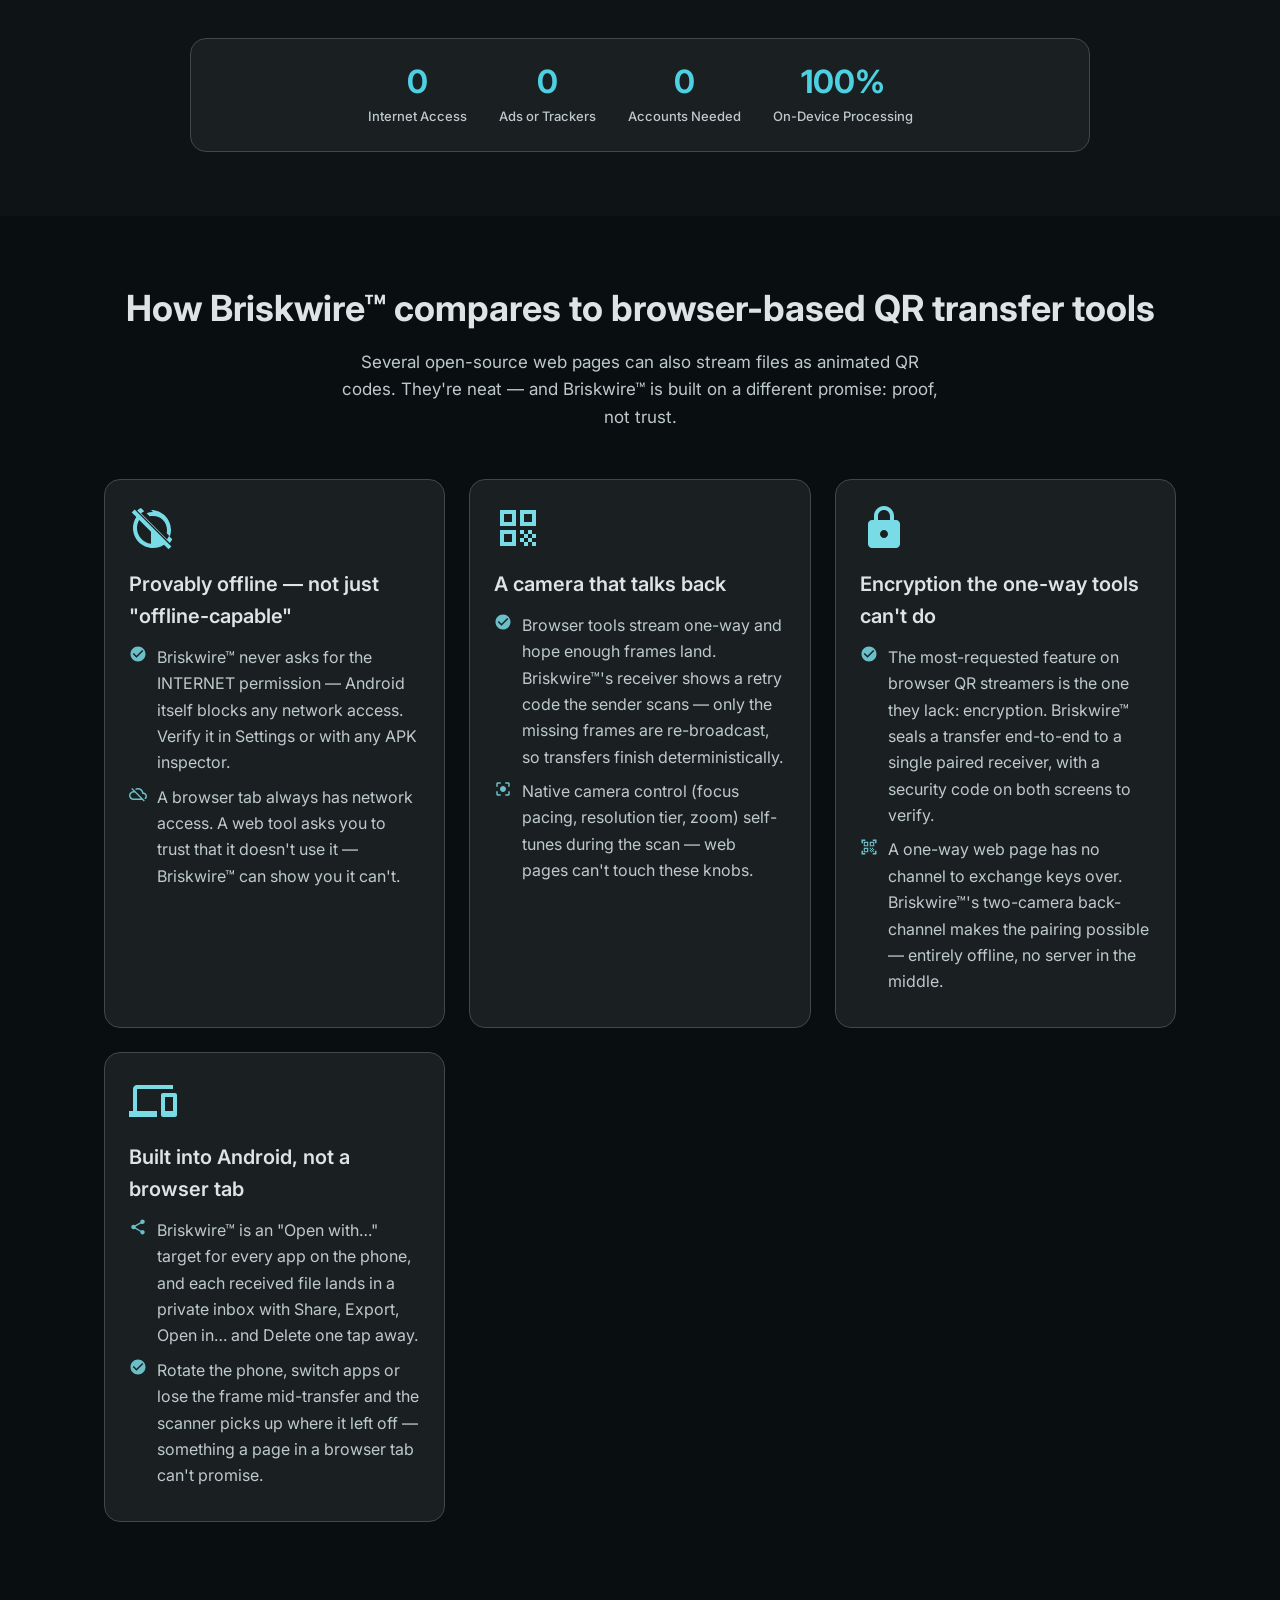
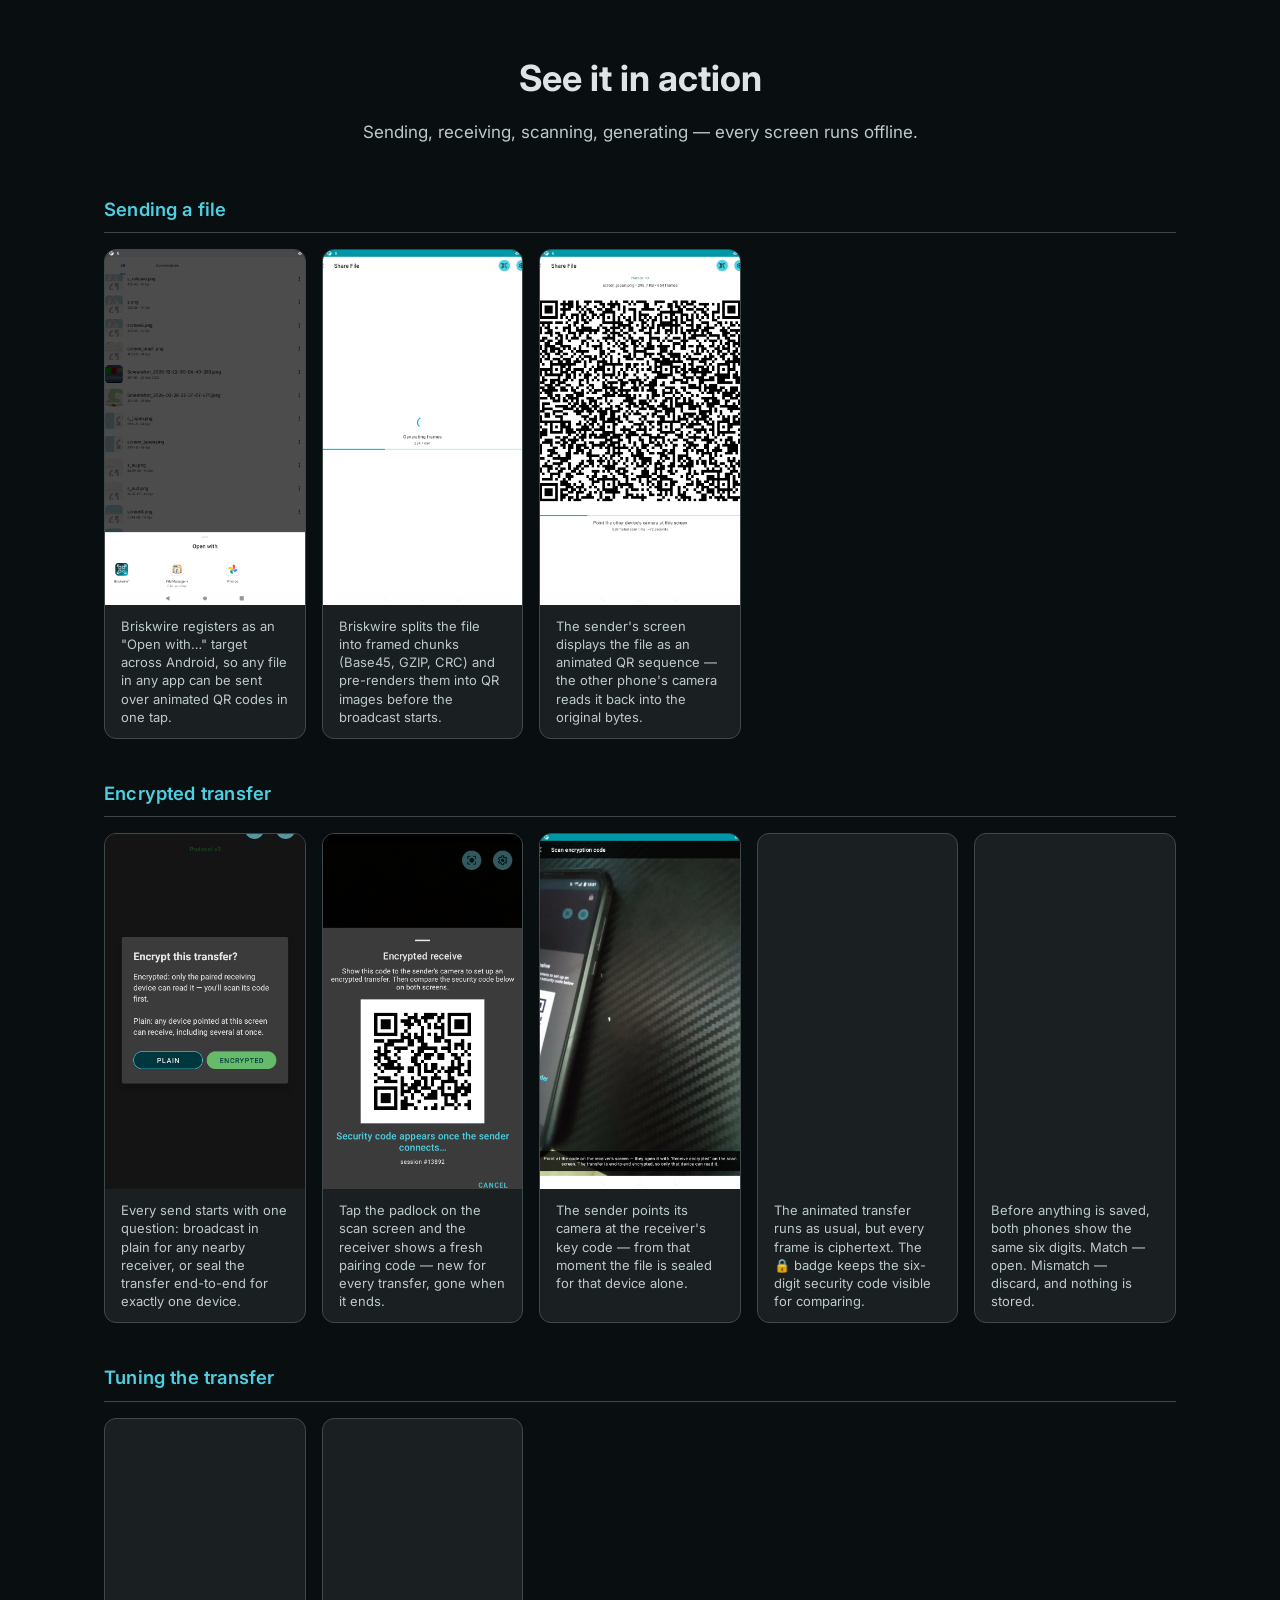
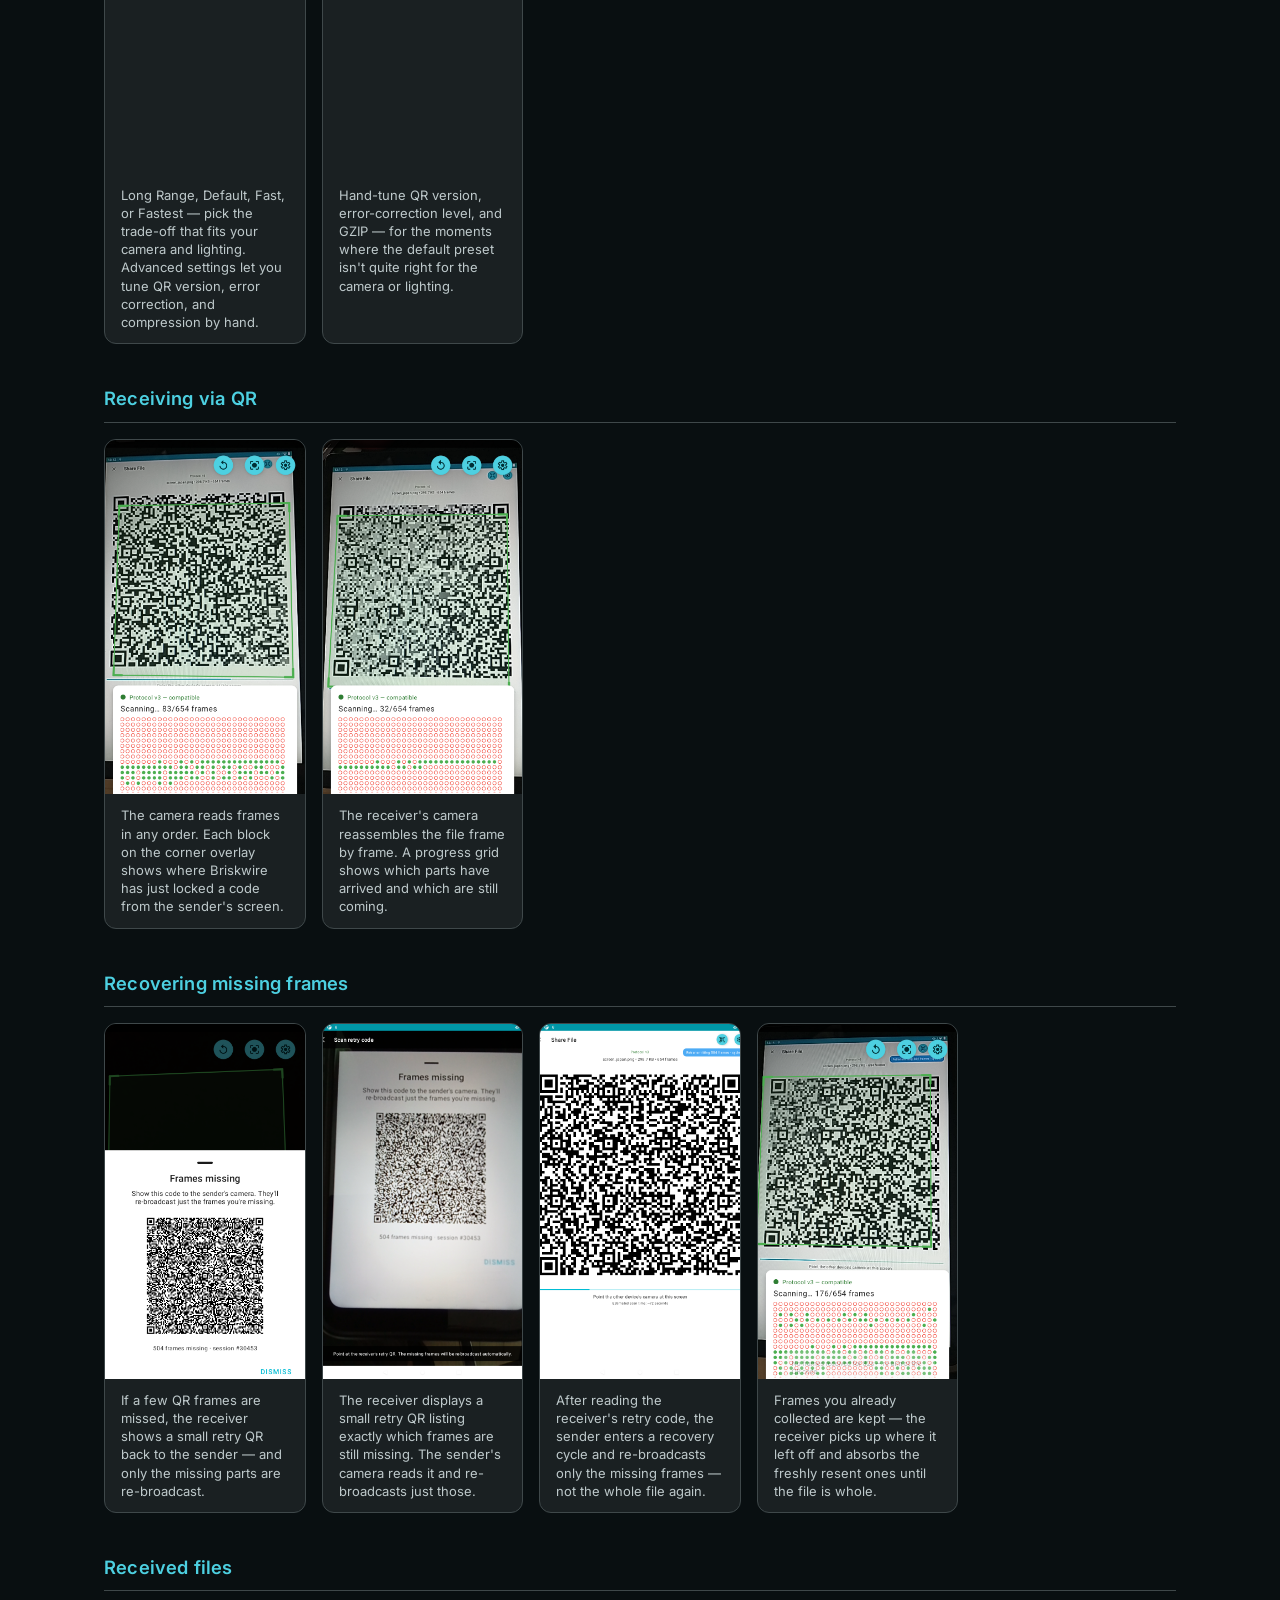
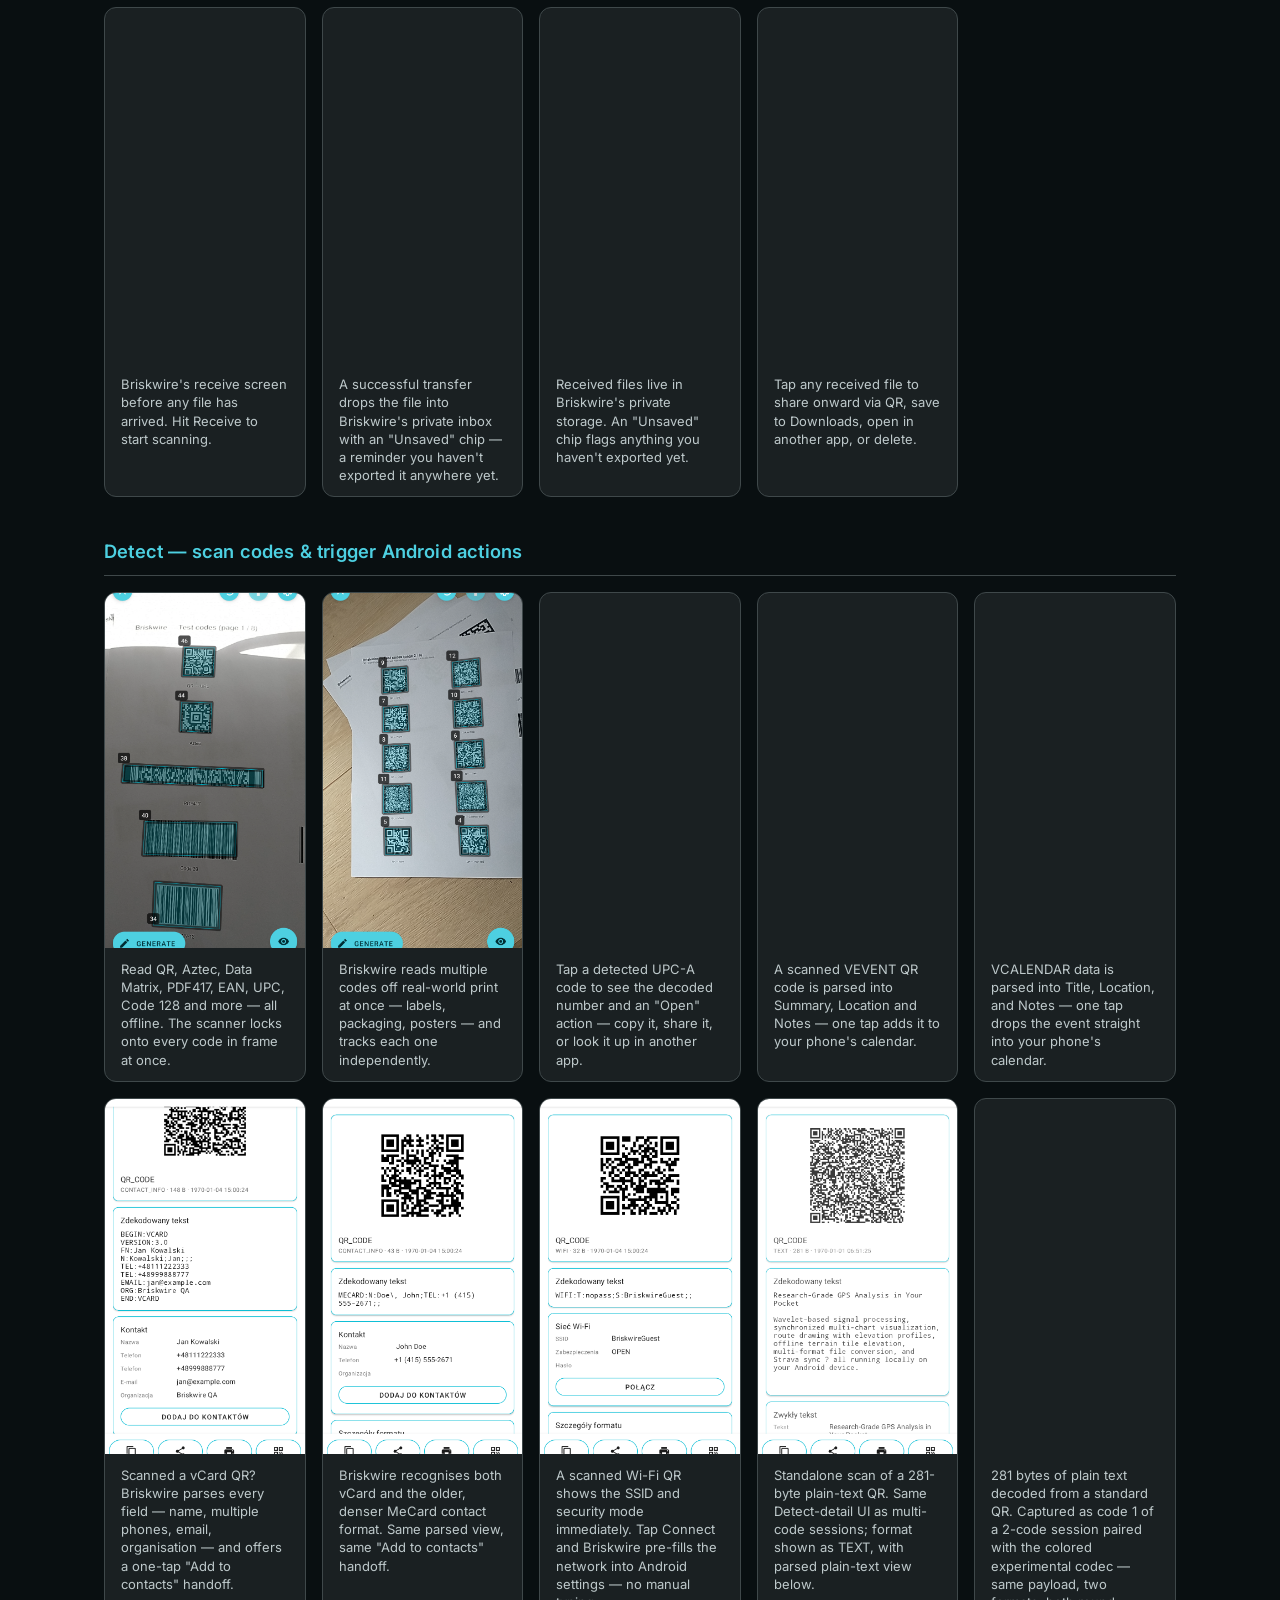
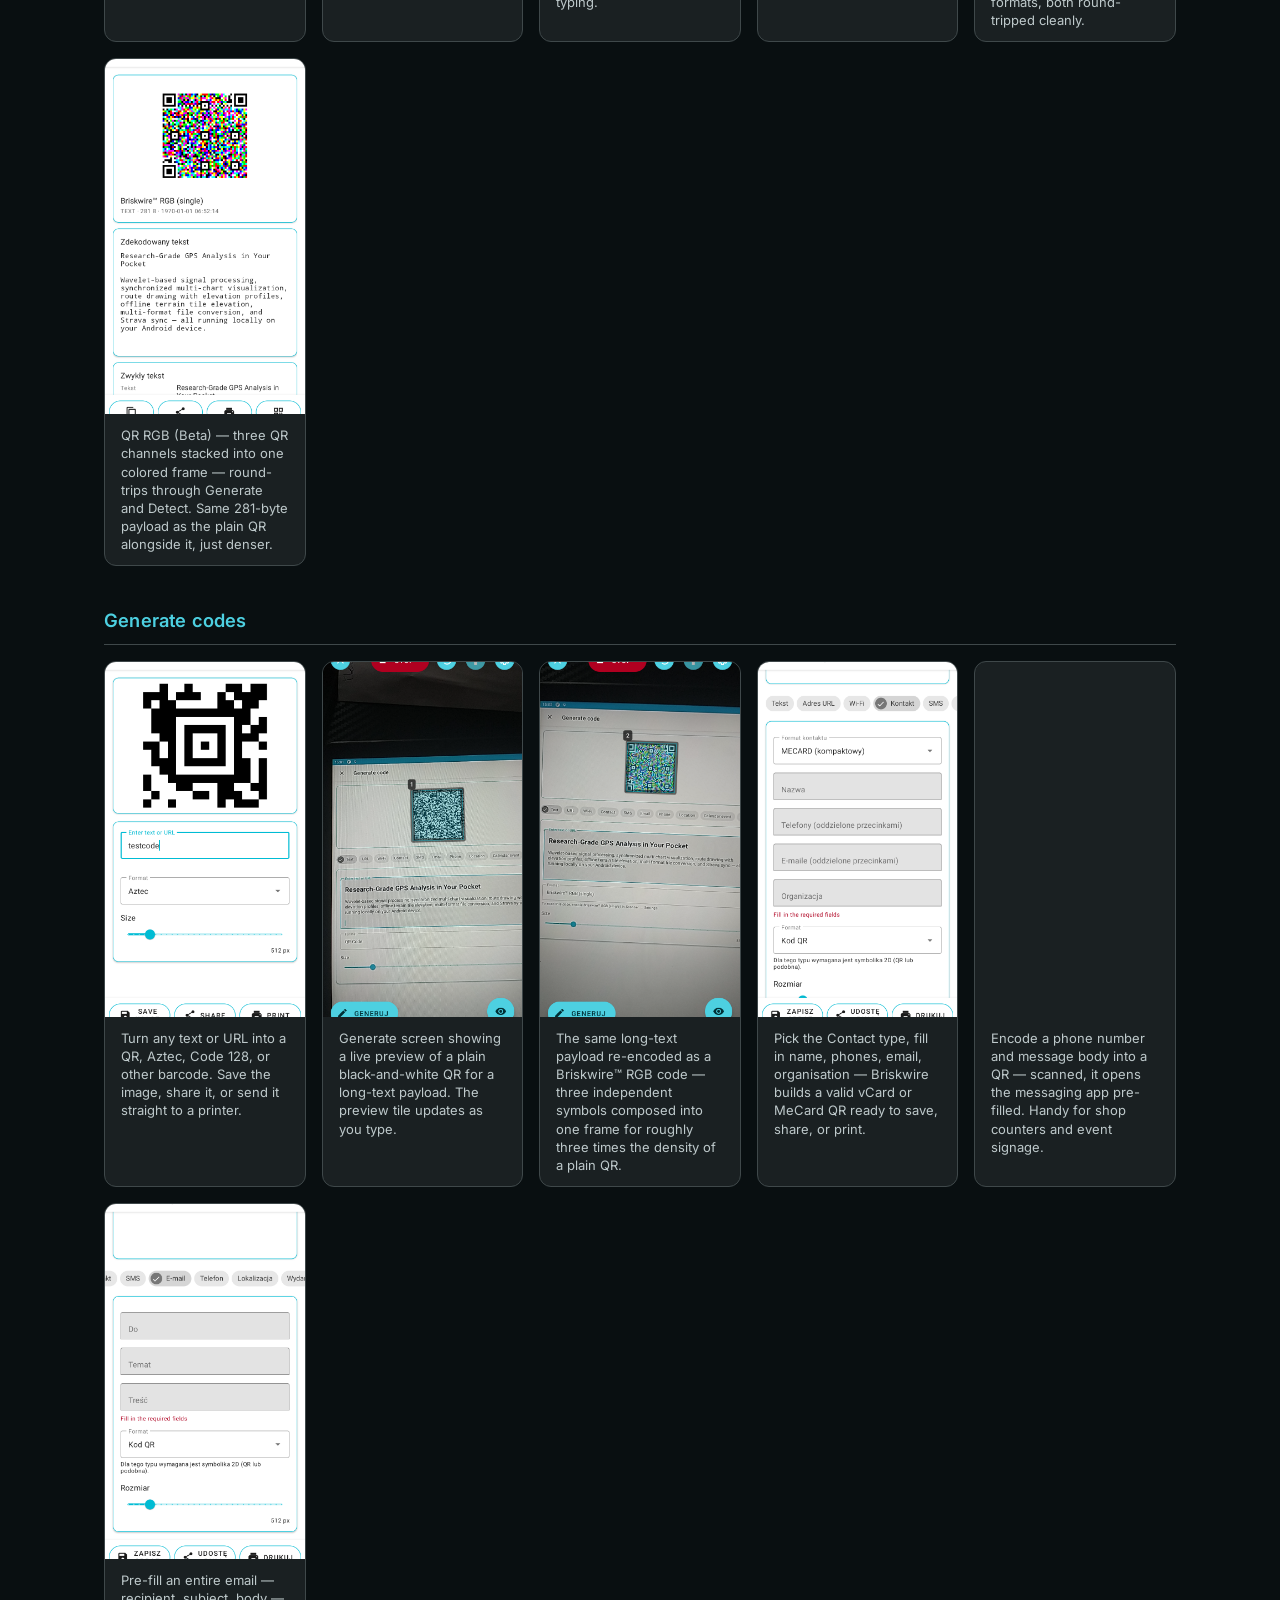
==== commit f6f4b792: "Desktop releases: freeware, supported by its users; downloads from the signed list and GitHub" ====
--- a/index.html
+++ b/index.html
@@ -1053,6 +1053,34 @@
                         </p>
                     </div>
                 </div>
+
+                <!-- Desktop releases: rendered by script.js from downloads/desktop-releases.json,
+                     which the private repo's CI writes after each release. -->
+                <div id="desktop-releases" class="desktop-releases" aria-labelledby="desktop-releases-title">
+                    <h3 id="desktop-releases-title">Briskwire™ Desktop for Linux <span class="desktop-free-badge">Freeware</span></h3>
+                    <p class="desktop-releases-sub">Free to download and use, at home or at work · x86_64 · Java runtime included · glibc 2.31 or newer (Ubuntu 20.04, Debian 11, Fedora and newer)</p>
+                    <p class="desktop-repo-actions">
+                        <a class="desktop-repo-btn" href="https://github.com/briskwire/briskwire-releases/releases" rel="noopener">All releases on GitHub</a>
+                        <a class="desktop-repo-link" href="https://github.com/briskwire/briskwire-releases/blob/main/LICENSE" rel="noopener">License</a>
+                    </p>
+                    <div class="desktop-support">
+                        <p><strong>Briskwire™ Desktop stays freeware only with your support.</strong> It is built and maintained by one developer. If it saves you time, please buy a coffee, or get the Android app on Google Play:</p>
+                        <div class="desktop-support-links" role="group" aria-label="Support the developer">
+                            <a href="https://buycoffee.to/k4r4m84" target="_blank" rel="noopener noreferrer" class="donation-link" title="Support on BuyCoffee.to">
+                                <img src="icons/logo-buycoffee--dark.svg" alt="BuyCoffee.to" class="donation-icon" width="80" height="20">
+                            </a>
+                            <a href="https://buymeacoffee.com/k4r4m84" target="_blank" rel="noopener noreferrer" class="donation-link" title="Support on Buy Me a Coffee">
+                                <img src="icons/bmc-brand-logo.svg" alt="Buy Me a Coffee" class="donation-icon" width="80" height="20">
+                            </a>
+                        </div>
+                    </div>
+                    <div id="desktop-releases-container" class="desktop-releases-container">
+                        <div class="release-notes-loading">Loading desktop releases...</div>
+                    </div>
+                    <noscript>
+                        <p class="desktop-releases-sub">Downloads and checksums: <a href="https://github.com/briskwire/briskwire-releases/releases" rel="noopener">github.com/briskwire/briskwire-releases</a></p>
+                    </noscript>
+                </div>
             </div>
         </section>
 
--- a/styles.css
+++ b/styles.css
@@ -1032,6 +1032,223 @@
 }
 .download-info p { display: flex; align-items: center; gap: var(--space-2); margin: 0; }
 .download-info img { width: 18px; height: 18px; flex-shrink: 0; }
+
+/* ============================================================
+   DESKTOP RELEASES (inside #download, from downloads/desktop-releases.json)
+   ============================================================ */
+.desktop-releases {
+  max-width: 720px;
+  margin: var(--space-12) auto 0;
+  padding-top: var(--space-10);
+  border-top: 1px solid var(--md-sys-color-outline-variant);
+}
+.desktop-releases h3 {
+  font-size: 1.375rem;
+  font-weight: 700;
+  margin-bottom: var(--space-2);
+}
+.desktop-releases-sub {
+  color: var(--md-sys-color-on-surface-variant);
+  font-size: 0.9375rem;
+  margin-bottom: var(--space-6);
+}
+.desktop-releases-container { text-align: left; }
+
+.desktop-free-badge {
+  display: inline-block;
+  vertical-align: middle;
+  margin-left: var(--space-2);
+  padding: 2px var(--space-3);
+  border-radius: var(--md-sys-shape-full);
+  background: var(--md-sys-color-secondary-container);
+  color: var(--md-sys-color-on-secondary-container);
+  font-size: 0.75rem;
+  font-weight: 600;
+  letter-spacing: 0.04em;
+  text-transform: uppercase;
+}
+.desktop-repo-actions {
+  display: flex;
+  gap: var(--space-4);
+  justify-content: center;
+  align-items: center;
+  flex-wrap: wrap;
+  margin-bottom: var(--space-6);
+}
+.desktop-repo-btn {
+  display: inline-flex;
+  align-items: center;
+  padding: var(--space-2) var(--space-5);
+  border-radius: var(--md-sys-shape-full);
+  border: 1px solid var(--md-sys-color-outline);
+  color: var(--md-sys-color-primary);
+  font-weight: 600;
+  font-size: 0.9375rem;
+}
+.desktop-repo-btn:hover { text-decoration: none; background: var(--md-sys-color-surface-container-high); }
+.desktop-repo-btn:focus-visible { outline: 2px solid var(--md-sys-color-primary); outline-offset: 2px; }
+.desktop-repo-link { font-size: 0.9375rem; }
+
+/* Its own container, not .donation-links: the mobile rule hides those (the
+   nav's copy), and this one must stay visible at every width. */
+.desktop-support {
+  margin-bottom: var(--space-6);
+  color: var(--md-sys-color-on-surface-variant);
+  font-size: 0.9375rem;
+}
+.desktop-support p { margin-bottom: var(--space-3); }
+.desktop-support-links {
+  display: flex;
+  gap: var(--space-3);
+  justify-content: center;
+  flex-wrap: wrap;
+}
+
+.desktop-warn {
+  padding: var(--space-3) var(--space-4);
+  border-radius: var(--md-sys-shape-md);
+  background: var(--md-sys-color-error-container);
+  color: var(--md-sys-color-on-error-container);
+  font-size: 0.9375rem;
+}
+.desktop-warn a { color: inherit; text-decoration: underline; }
+
+.desktop-release.latest {
+  background: var(--md-sys-color-surface-container);
+  border: 1px solid var(--md-sys-color-outline-variant);
+  border-radius: var(--md-sys-shape-lg);
+  padding: var(--space-6);
+  margin-bottom: var(--space-6);
+}
+.desktop-release-head {
+  display: flex;
+  align-items: baseline;
+  justify-content: space-between;
+  gap: var(--space-4);
+  margin-bottom: var(--space-4);
+}
+.desktop-release-date {
+  color: var(--md-sys-color-on-surface-variant);
+  font-size: 0.875rem;
+  white-space: nowrap;
+}
+
+.desktop-dl-buttons {
+  display: grid;
+  grid-template-columns: repeat(auto-fit, minmax(160px, 1fr));
+  gap: var(--space-3);
+  margin-bottom: var(--space-5);
+}
+.desktop-dl-btn {
+  display: flex;
+  flex-direction: column;
+  align-items: center;
+  gap: 2px;
+  padding: var(--space-3) var(--space-4);
+  border-radius: var(--md-sys-shape-md);
+  background: var(--md-sys-color-primary-container);
+  color: var(--md-sys-color-on-primary-container);
+  transition: background var(--md-sys-motion-short) var(--md-sys-motion-standard);
+}
+.desktop-dl-btn:hover { text-decoration: none; background: var(--md-sys-color-inverse-primary); }
+.desktop-dl-btn:focus-visible { outline: 2px solid var(--md-sys-color-primary); outline-offset: 2px; }
+.desktop-dl-label { font-weight: 700; font-size: 1.0625rem; }
+.desktop-dl-hint { font-size: 0.8125rem; opacity: 0.85; }
+
+.desktop-sums {
+  list-style: none;
+  padding: 0;
+  margin: 0 0 var(--space-4);
+}
+.desktop-sums li {
+  display: grid;
+  grid-template-columns: 1fr auto;
+  gap: 2px var(--space-3);
+  align-items: center;
+  padding: var(--space-2) 0;
+  border-bottom: 1px solid var(--md-sys-color-outline-variant);
+}
+.desktop-sum-name {
+  grid-column: 1 / -1;
+  font-size: 0.875rem;
+  color: var(--md-sys-color-on-surface);
+  overflow-wrap: anywhere;
+}
+.desktop-sum-hash {
+  font-family: 'JetBrains Mono', ui-monospace, monospace;
+  font-size: 0.78rem;
+  color: var(--md-sys-color-on-surface-variant);
+  word-break: break-all;
+}
+.desktop-copy {
+  font: inherit;
+  font-size: 0.8125rem;
+  padding: var(--space-1) var(--space-3);
+  border-radius: var(--md-sys-shape-full);
+  border: 1px solid var(--md-sys-color-outline);
+  background: transparent;
+  color: var(--md-sys-color-primary);
+  cursor: pointer;
+}
+.desktop-copy:hover { background: var(--md-sys-color-surface-container-highest); }
+
+.desktop-sig {
+  display: flex;
+  align-items: flex-start;
+  gap: var(--space-2);
+  padding: var(--space-3) var(--space-4);
+  border-radius: var(--md-sys-shape-md);
+  background: var(--md-sys-color-secondary-container);
+  color: var(--md-sys-color-on-secondary-container);
+  font-size: 0.9375rem;
+  margin-bottom: var(--space-3);
+}
+.desktop-sig-mark { font-weight: 700; flex-shrink: 0; }
+.desktop-sig a { color: inherit; text-decoration: underline; }
+.desktop-sig code, .desktop-verify code {
+  font-family: 'JetBrains Mono', ui-monospace, monospace;
+  font-size: 0.85em;
+}
+.desktop-links {
+  font-size: 0.875rem;
+  color: var(--md-sys-color-on-surface-variant);
+  margin-bottom: var(--space-3);
+}
+
+.desktop-verify summary {
+  cursor: pointer;
+  color: var(--md-sys-color-primary);
+  font-size: 0.9375rem;
+}
+.desktop-verify pre {
+  margin: var(--space-3) 0;
+  padding: var(--space-3) var(--space-4);
+  border-radius: var(--md-sys-shape-sm);
+  background: var(--md-sys-color-surface-container-lowest);
+  overflow-x: auto;
+  font-size: 0.8125rem;
+  line-height: 1.6;
+}
+.desktop-verify p {
+  font-size: 0.875rem;
+  color: var(--md-sys-color-on-surface-variant);
+}
+
+.desktop-older-title {
+  font-size: 0.8125rem;
+  font-weight: 600;
+  text-transform: uppercase;
+  letter-spacing: 0.05em;
+  color: var(--md-sys-color-on-surface-variant);
+  margin-bottom: var(--space-3);
+}
+.desktop-releases .release-note-content { padding-top: var(--space-4); }
+.desktop-releases .release-note-header .desktop-release-date { margin-left: auto; }
+
+@media (max-width: 480px) {
+  .desktop-release.latest { padding: var(--space-4); }
+  .desktop-release-head { flex-direction: column; gap: 0; }
+}
 
 /* ============================================================
    RELEASE NOTES
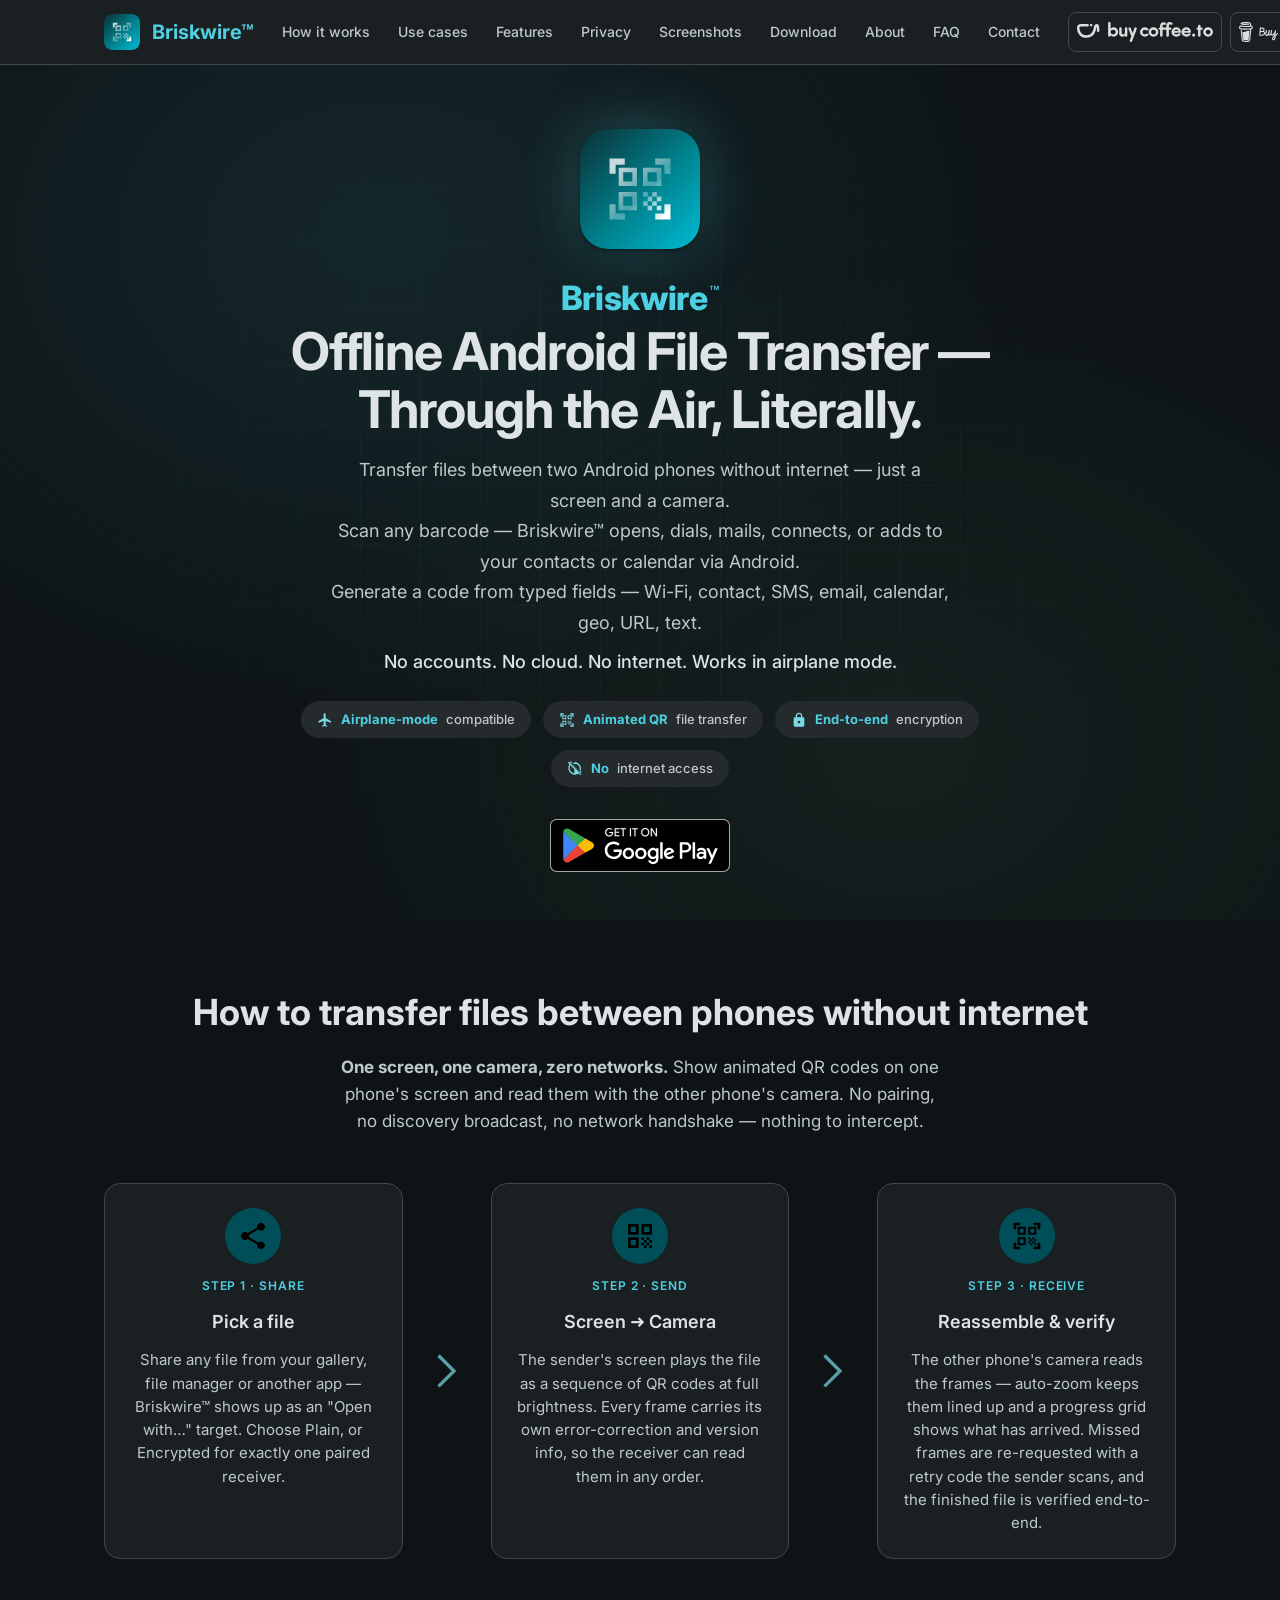
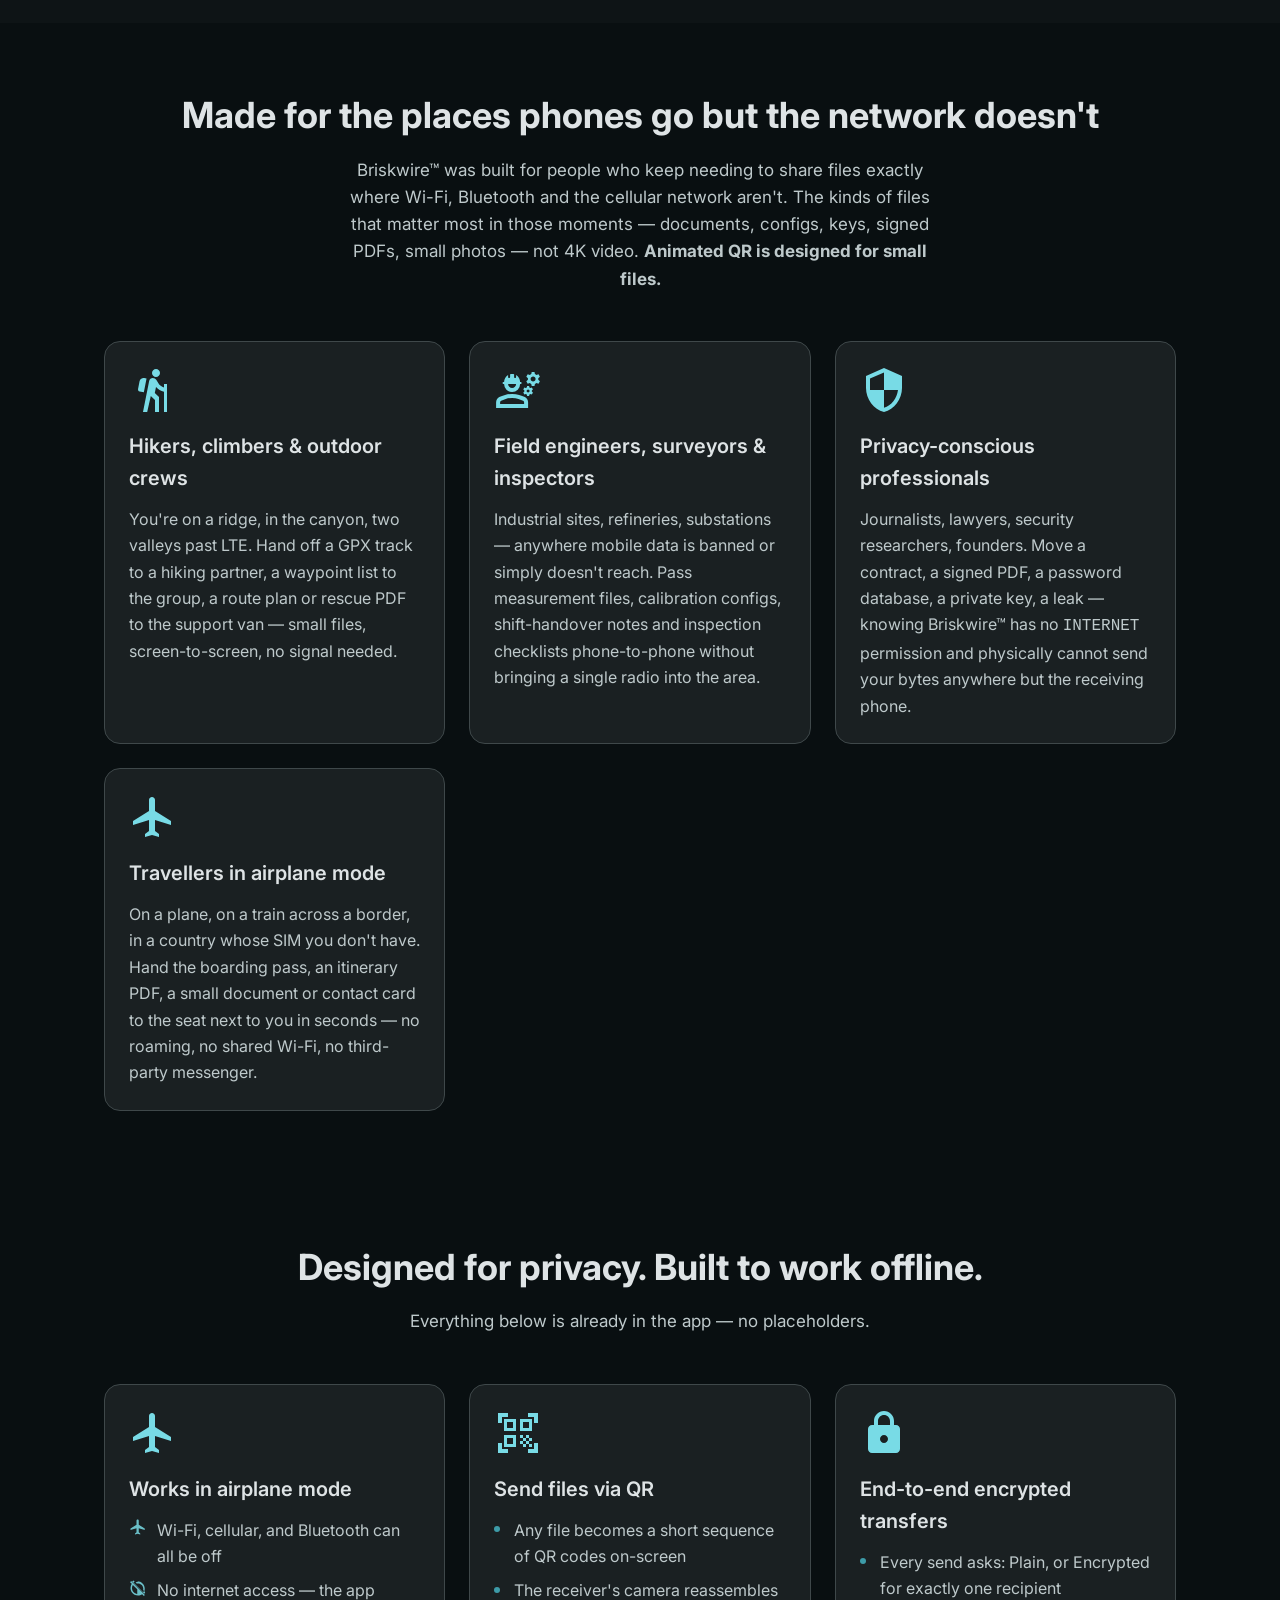
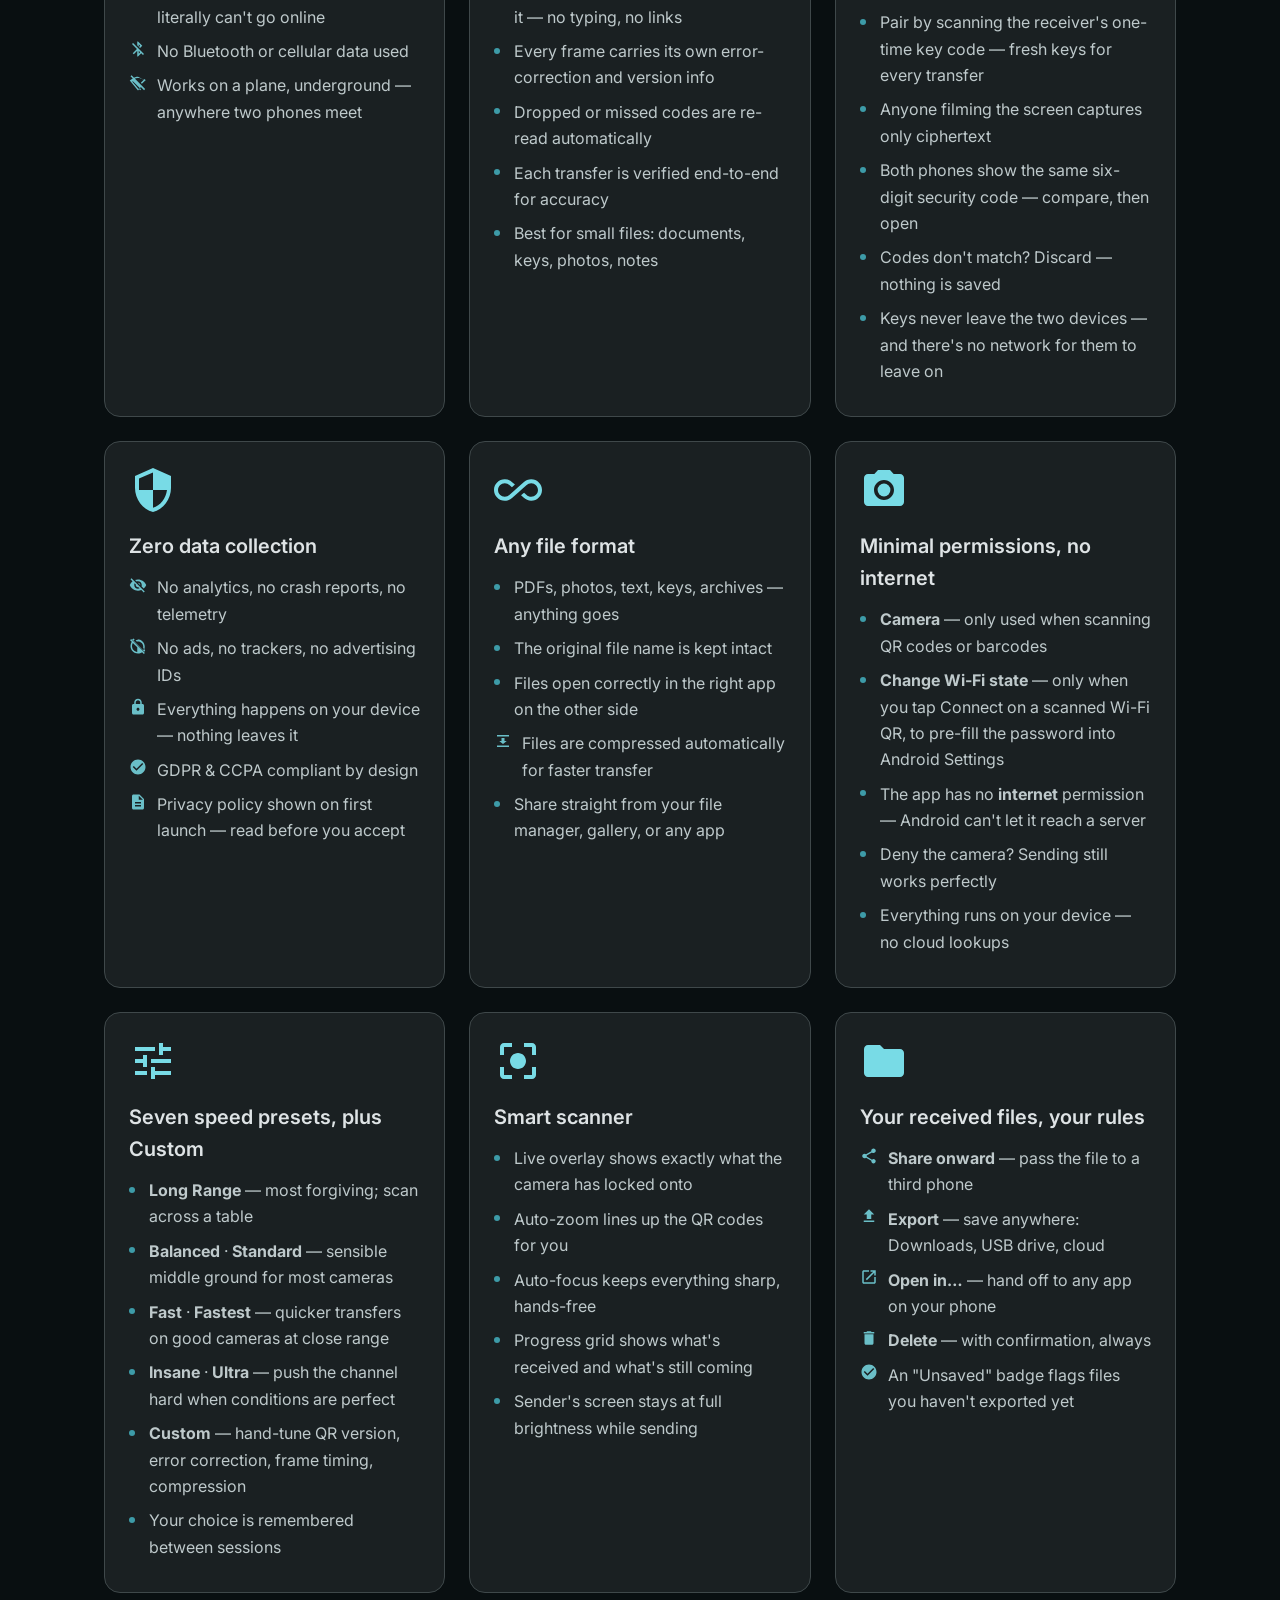
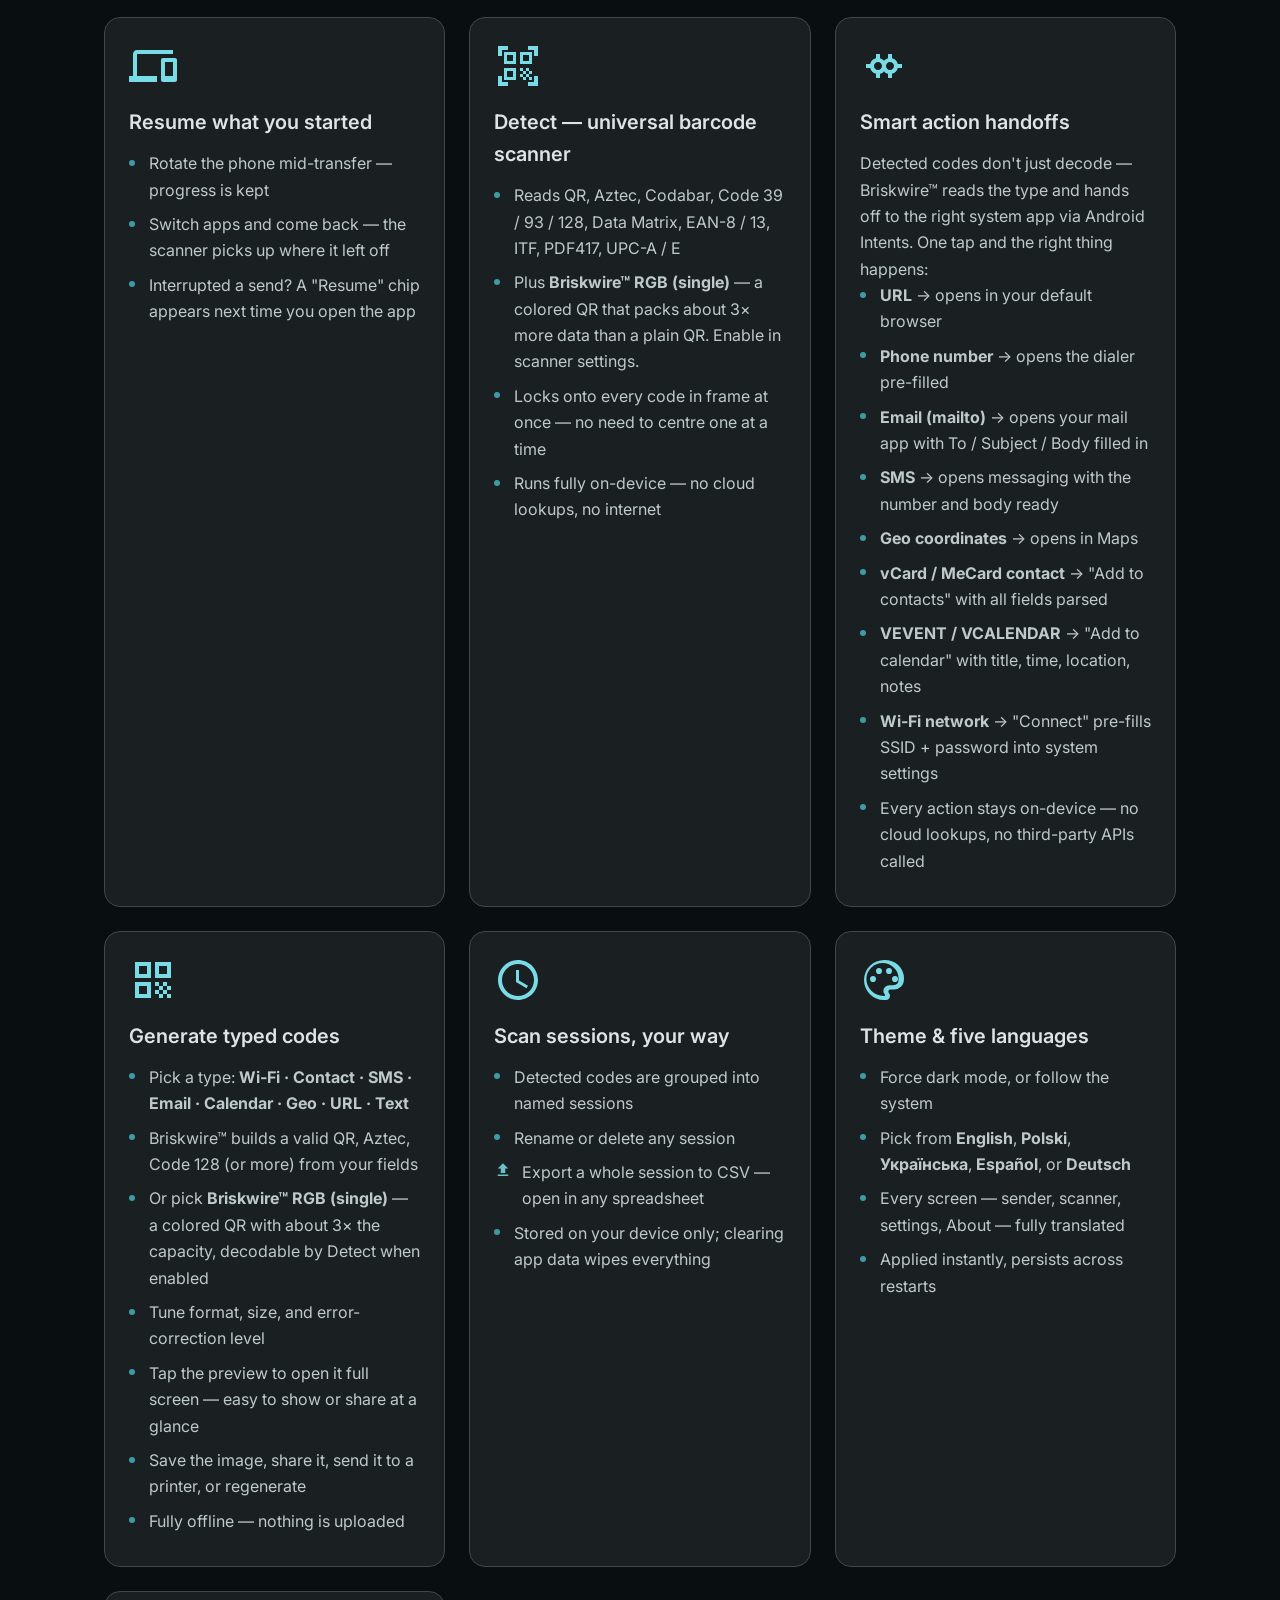
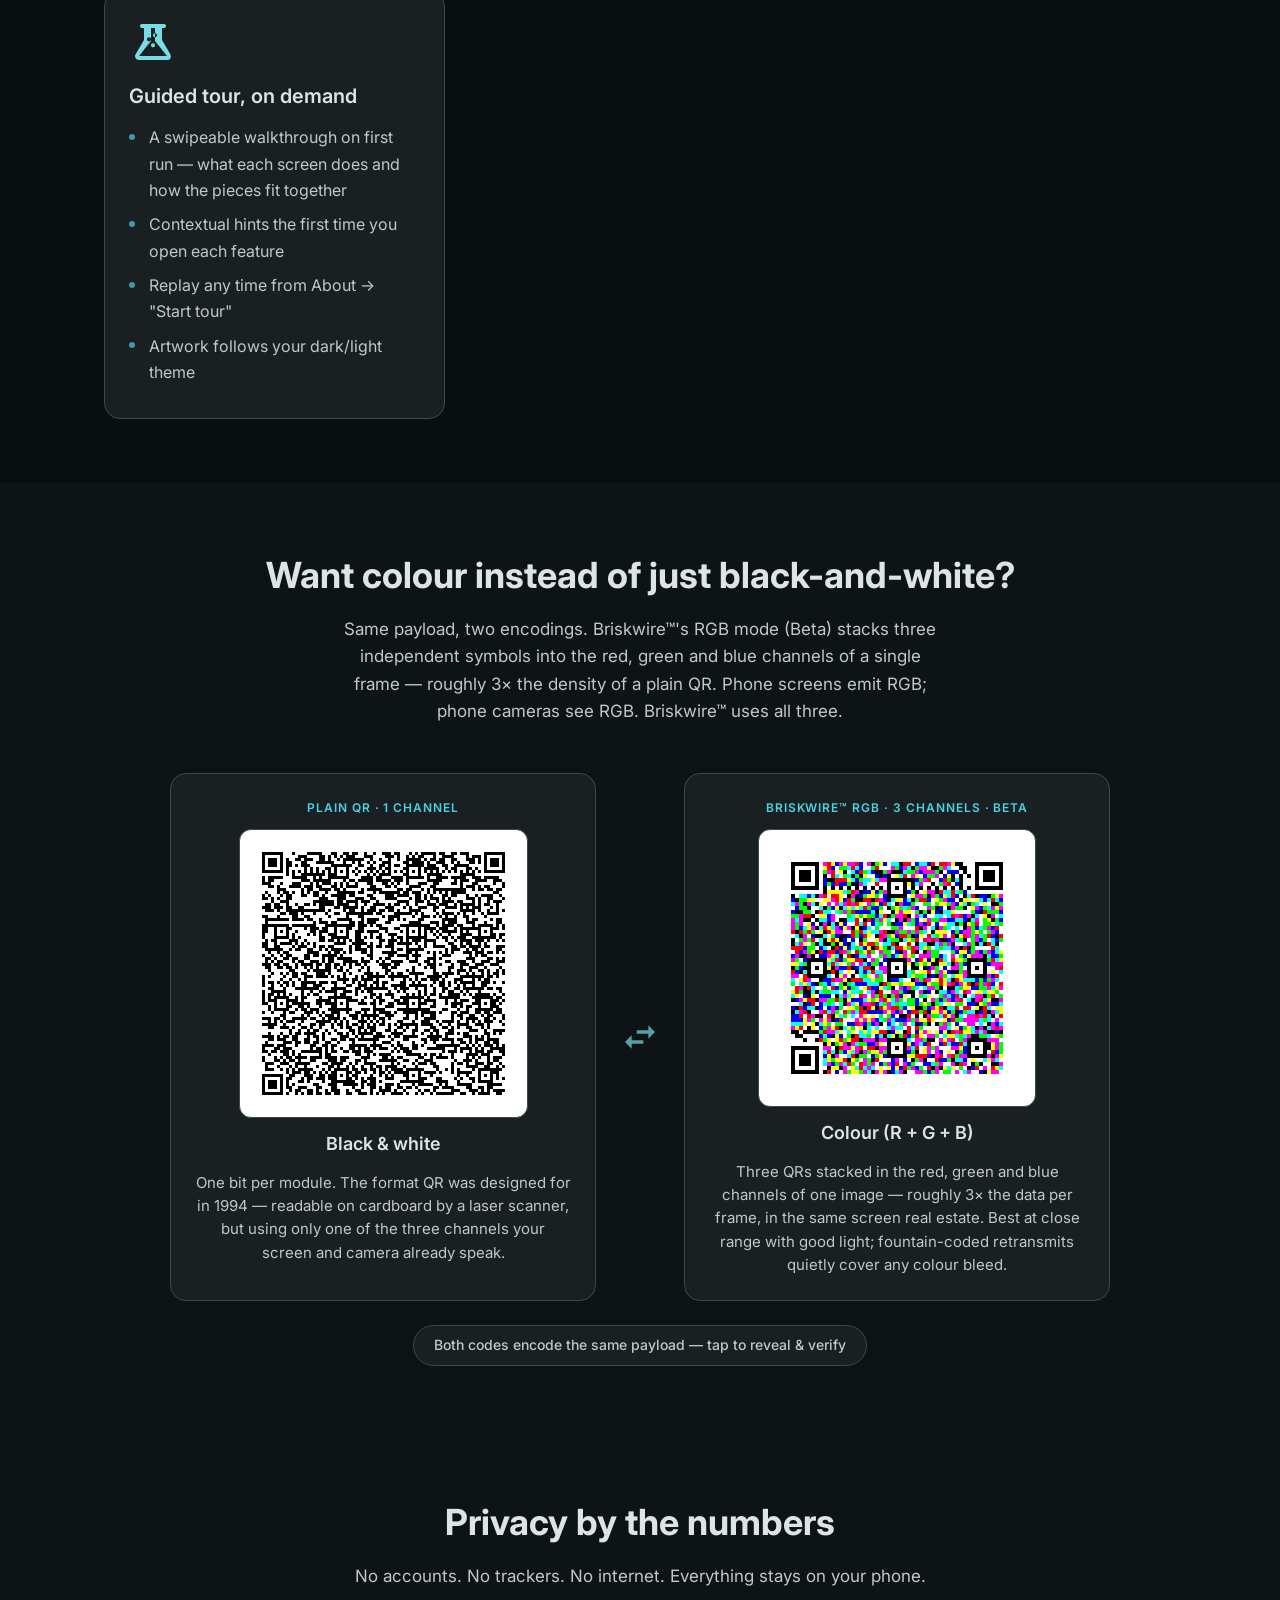
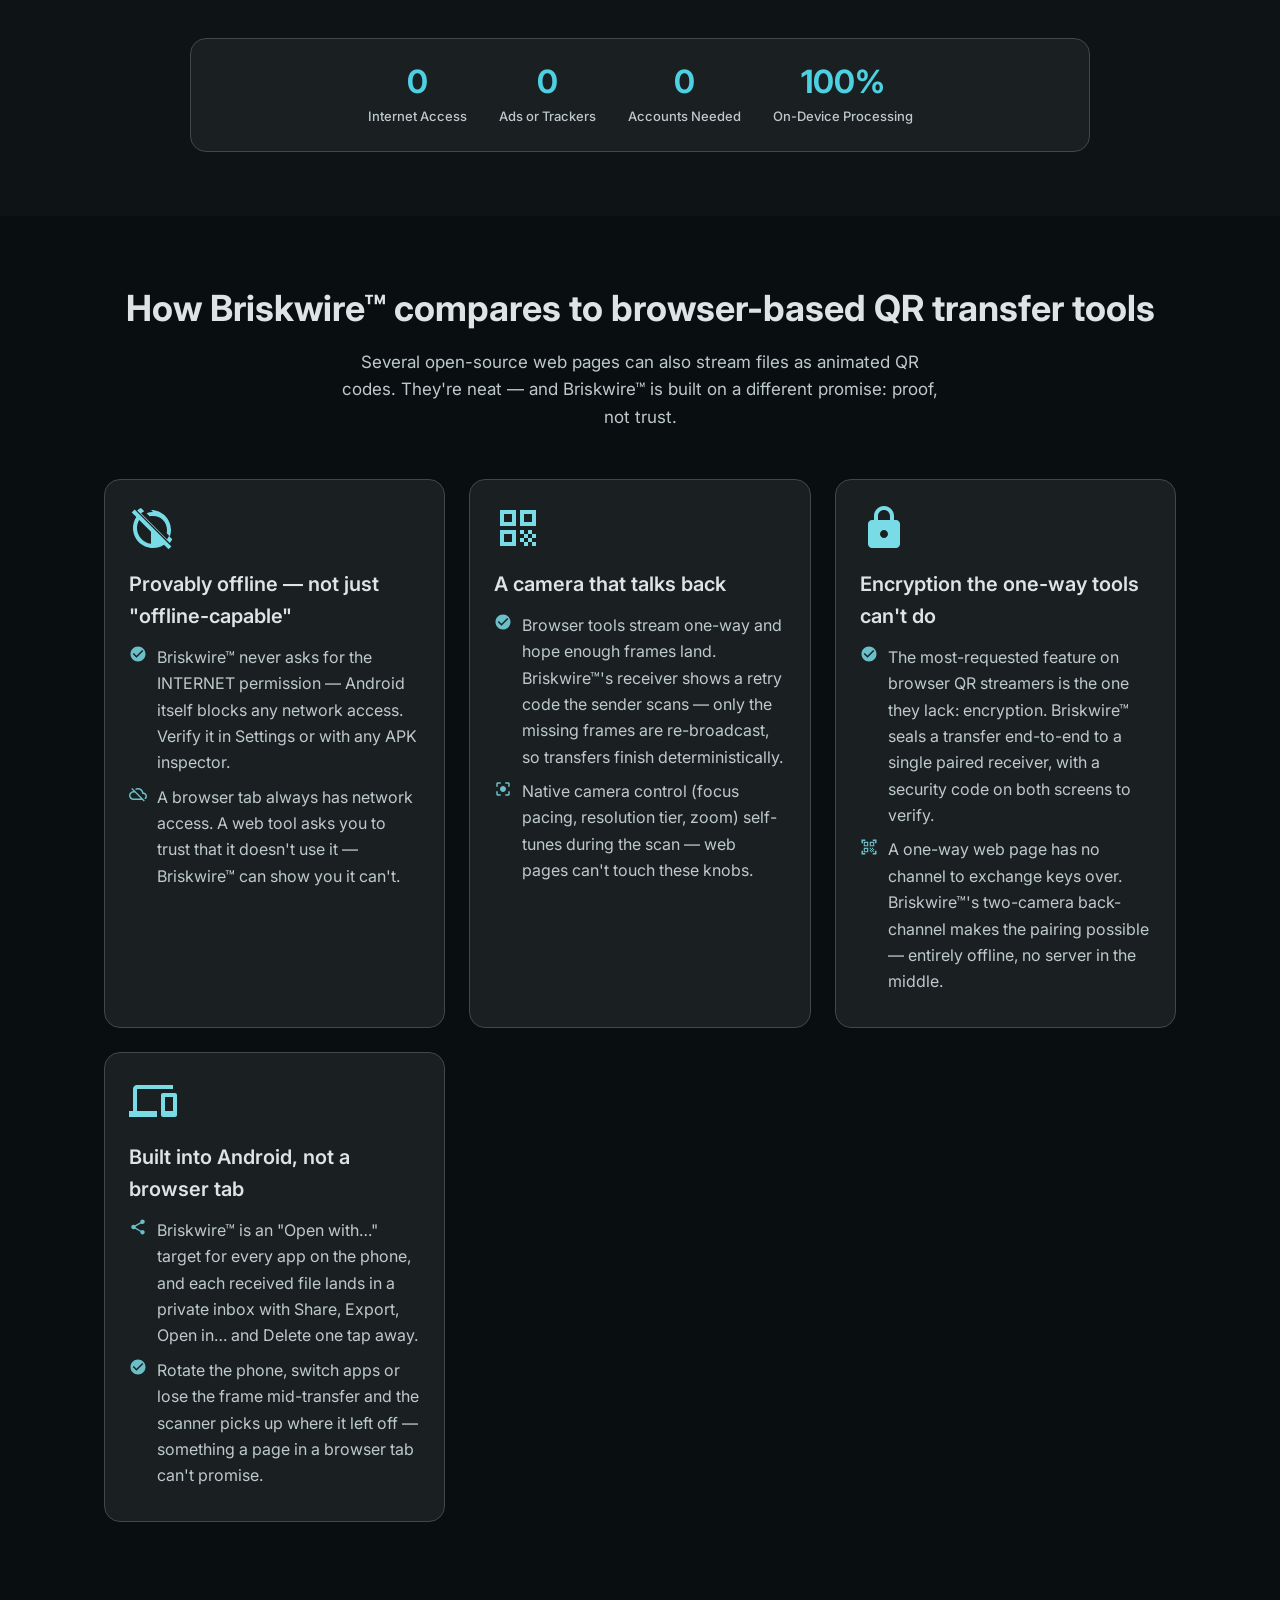
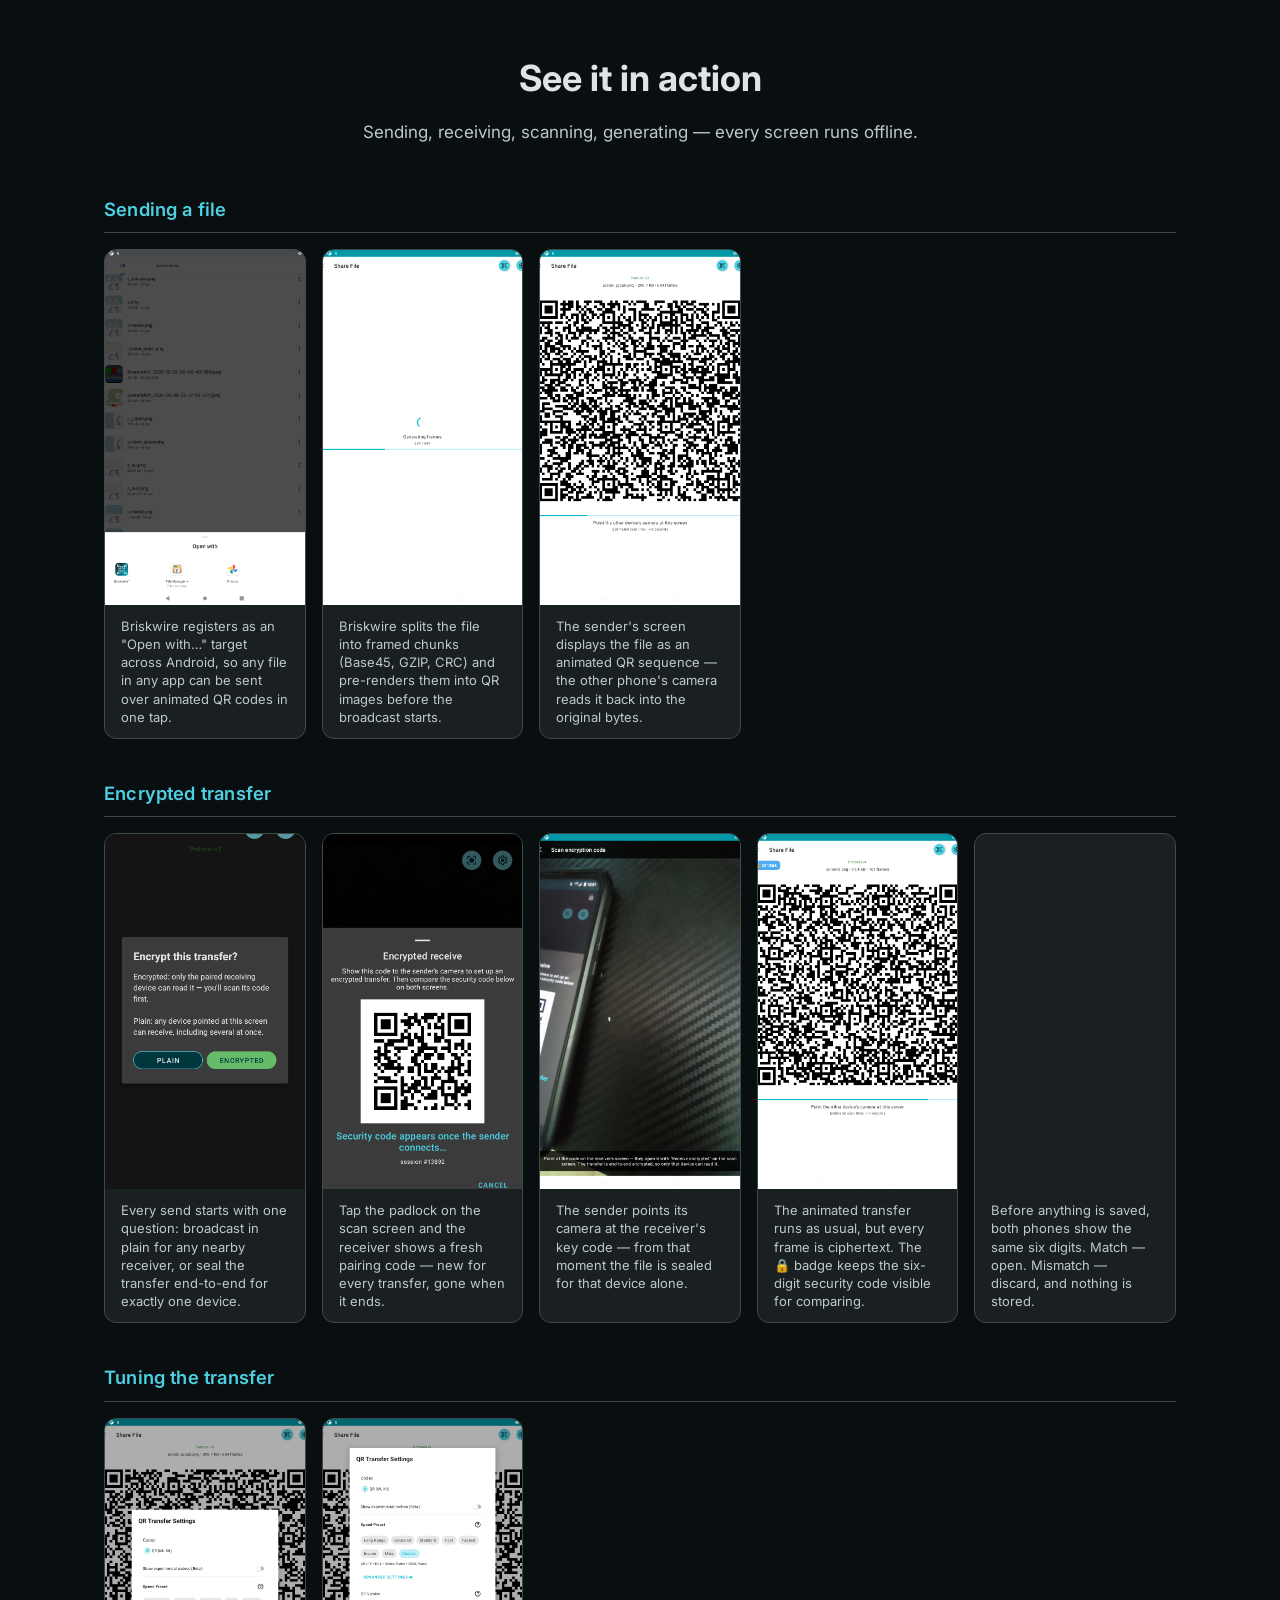
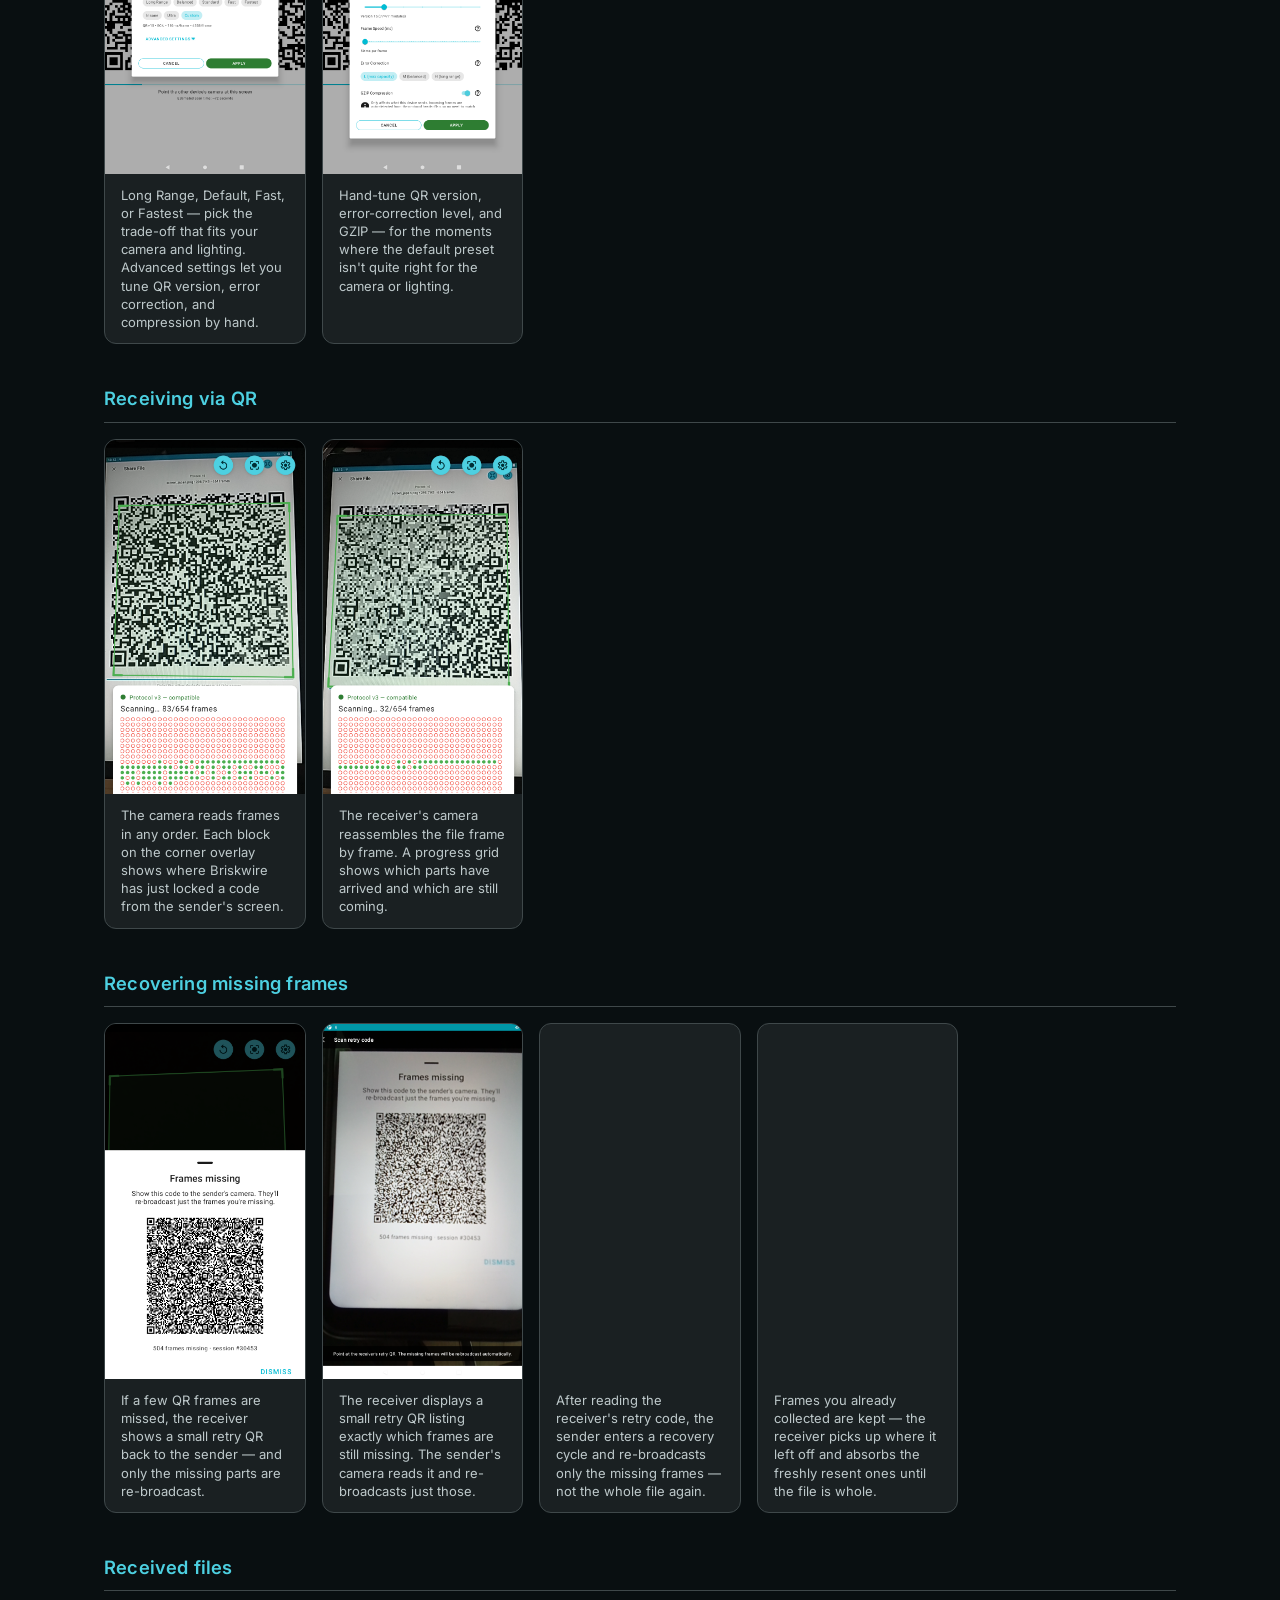
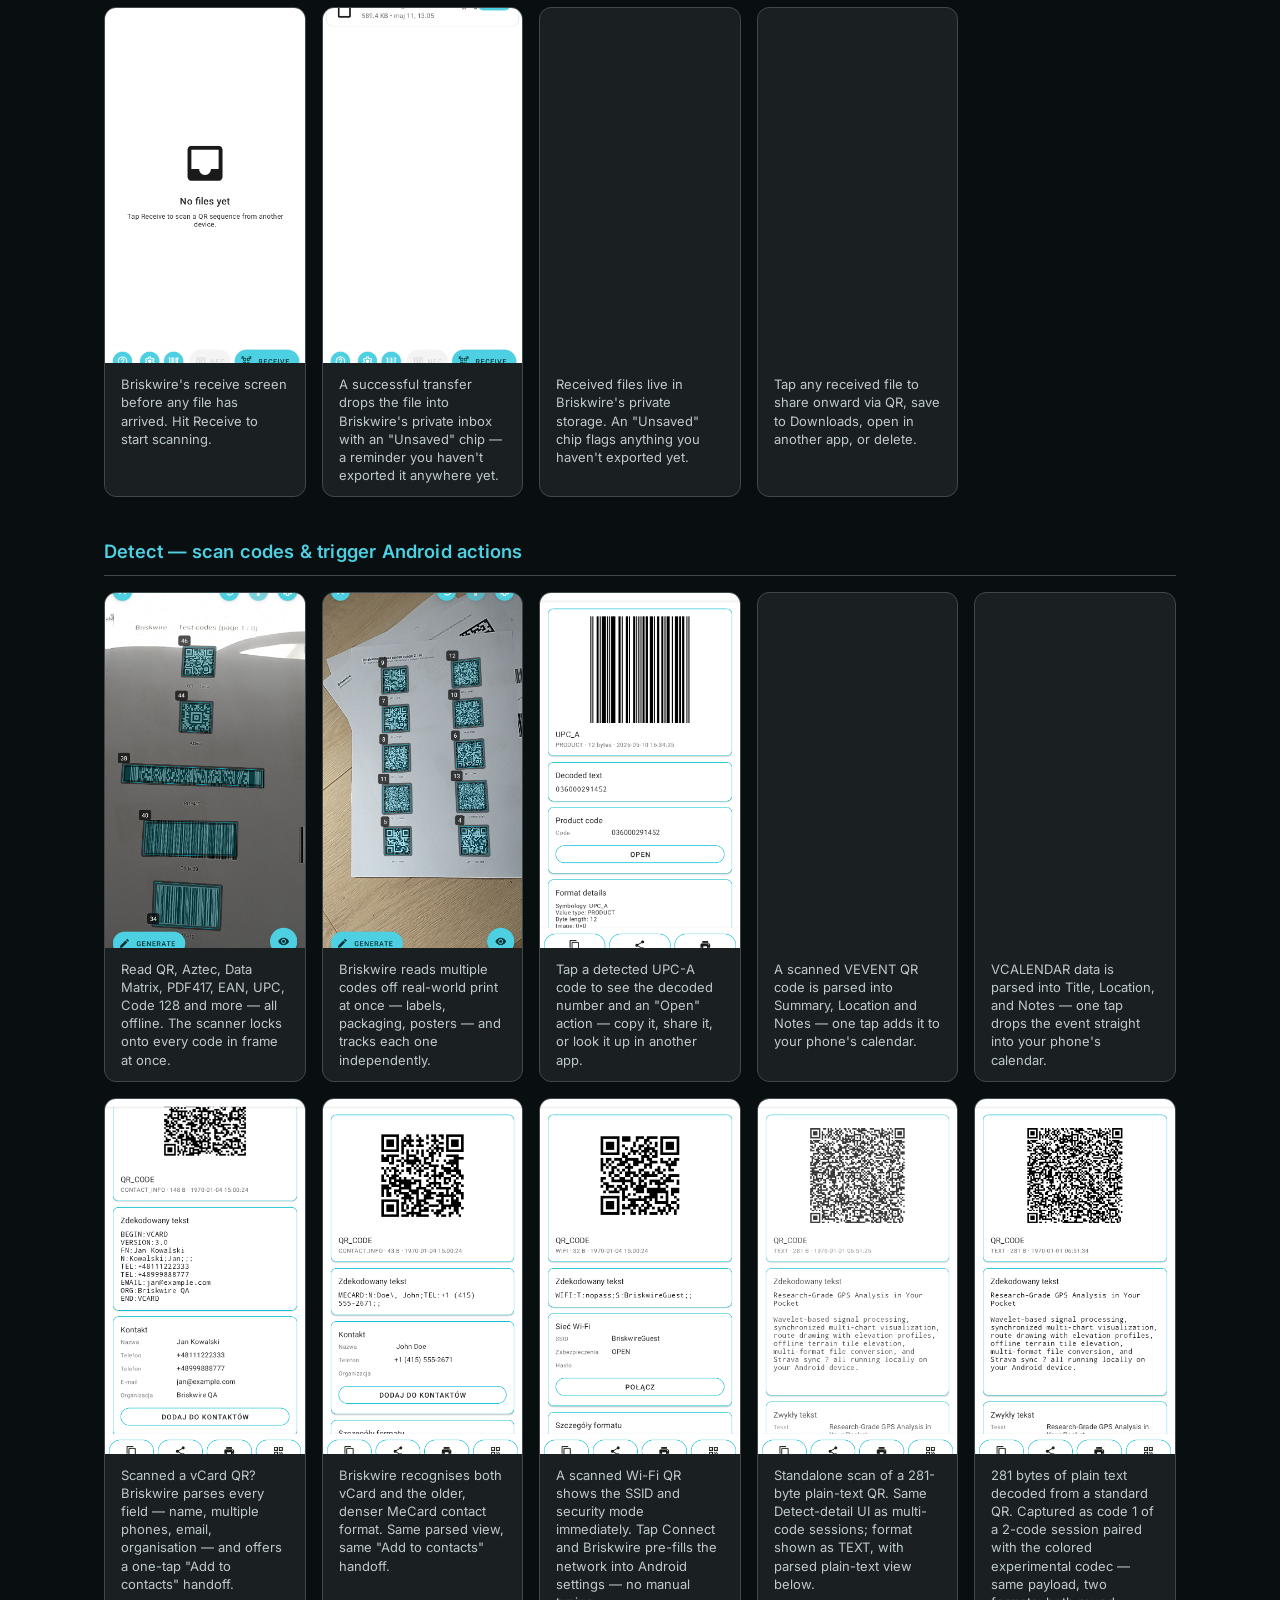
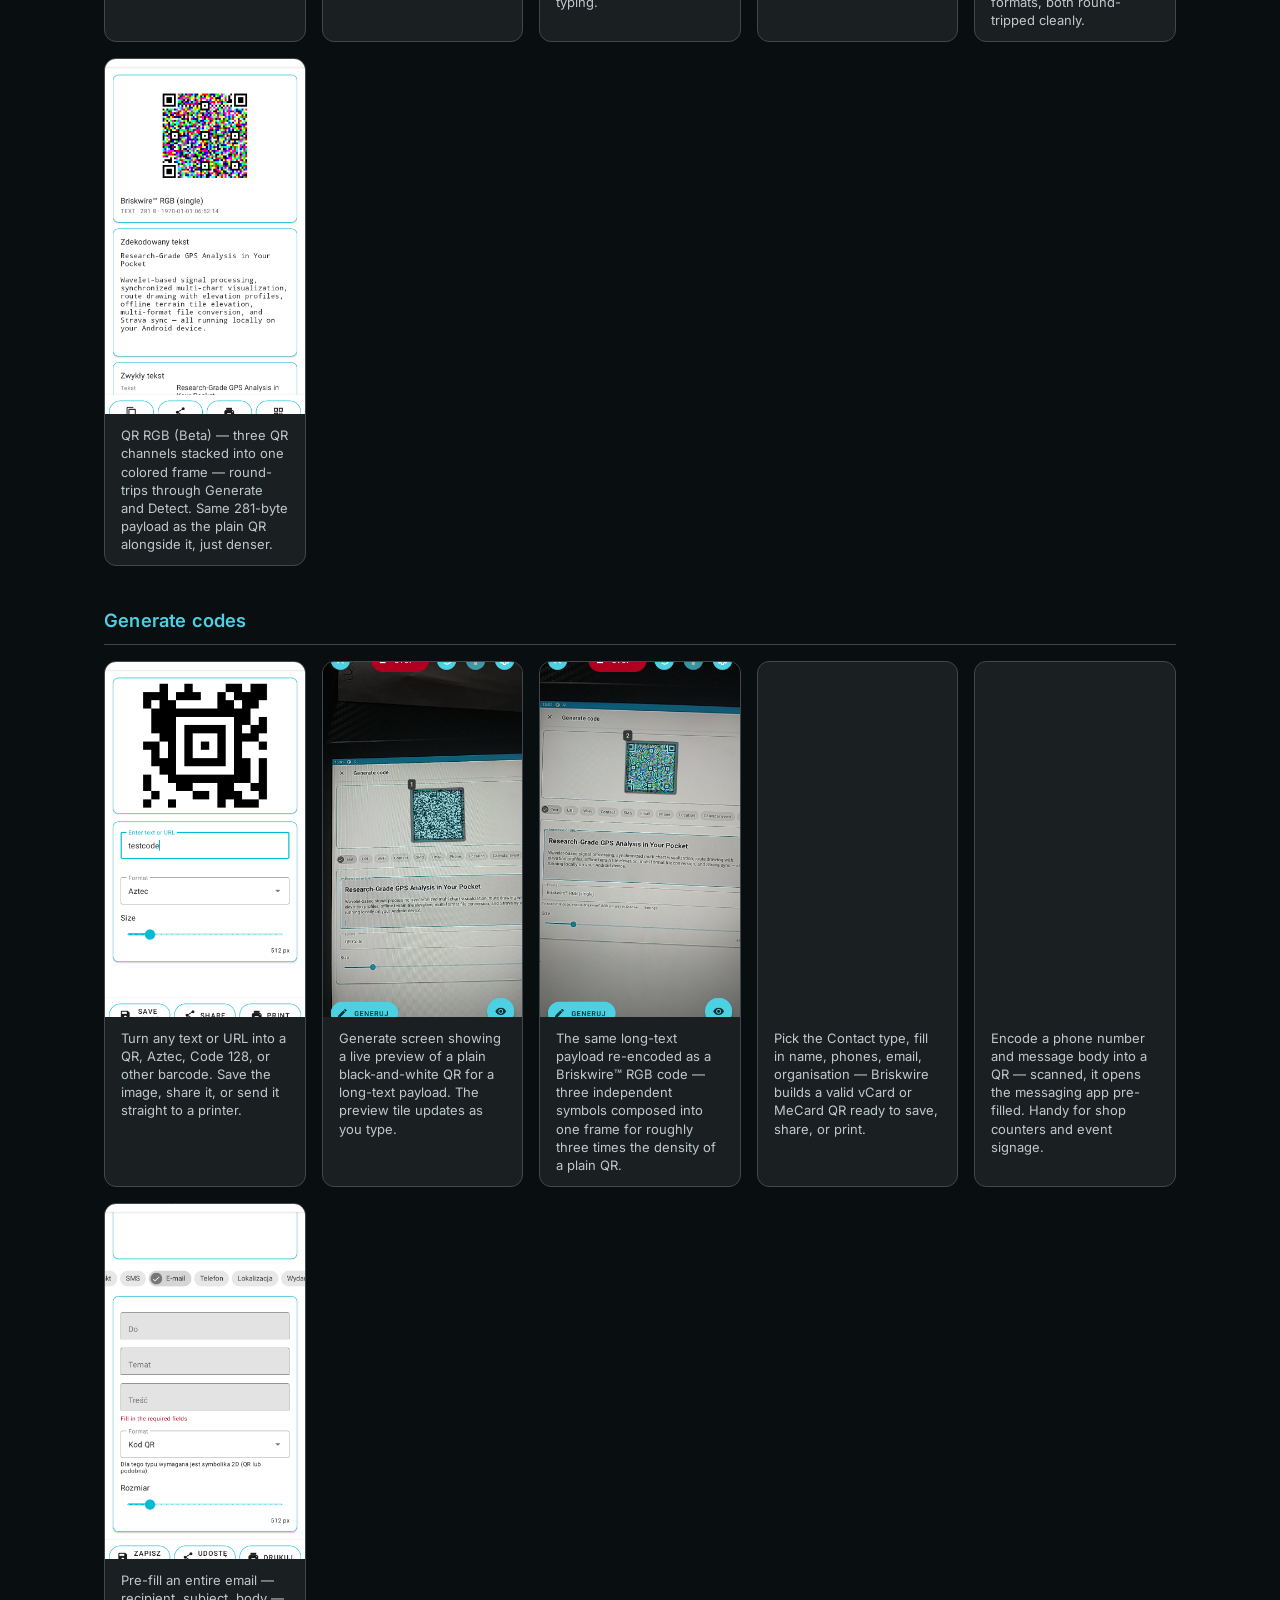
==== commit 08073f57: "Desktop: freeware for personal, non-commercial use, closed source" ====
--- a/index.html
+++ b/index.html
@@ -1058,7 +1058,7 @@
                      which the private repo's CI writes after each release. -->
                 <div id="desktop-releases" class="desktop-releases" aria-labelledby="desktop-releases-title">
                     <h3 id="desktop-releases-title">Briskwire™ Desktop for Linux <span class="desktop-free-badge">Freeware</span></h3>
-                    <p class="desktop-releases-sub">Free to download and use, at home or at work · x86_64 · Java runtime included · glibc 2.31 or newer (Ubuntu 20.04, Debian 11, Fedora and newer)</p>
+                    <p class="desktop-releases-sub">Free for personal, non-commercial use · closed source · x86_64 · Java runtime included · glibc 2.31 or newer (Ubuntu 20.04, Debian 11, Fedora and newer)</p>
                     <p class="desktop-repo-actions">
                         <a class="desktop-repo-btn" href="https://github.com/briskwire/briskwire-releases/releases" rel="noopener">All releases on GitHub</a>
                         <a class="desktop-repo-link" href="https://github.com/briskwire/briskwire-releases/blob/main/LICENSE" rel="noopener">License</a>
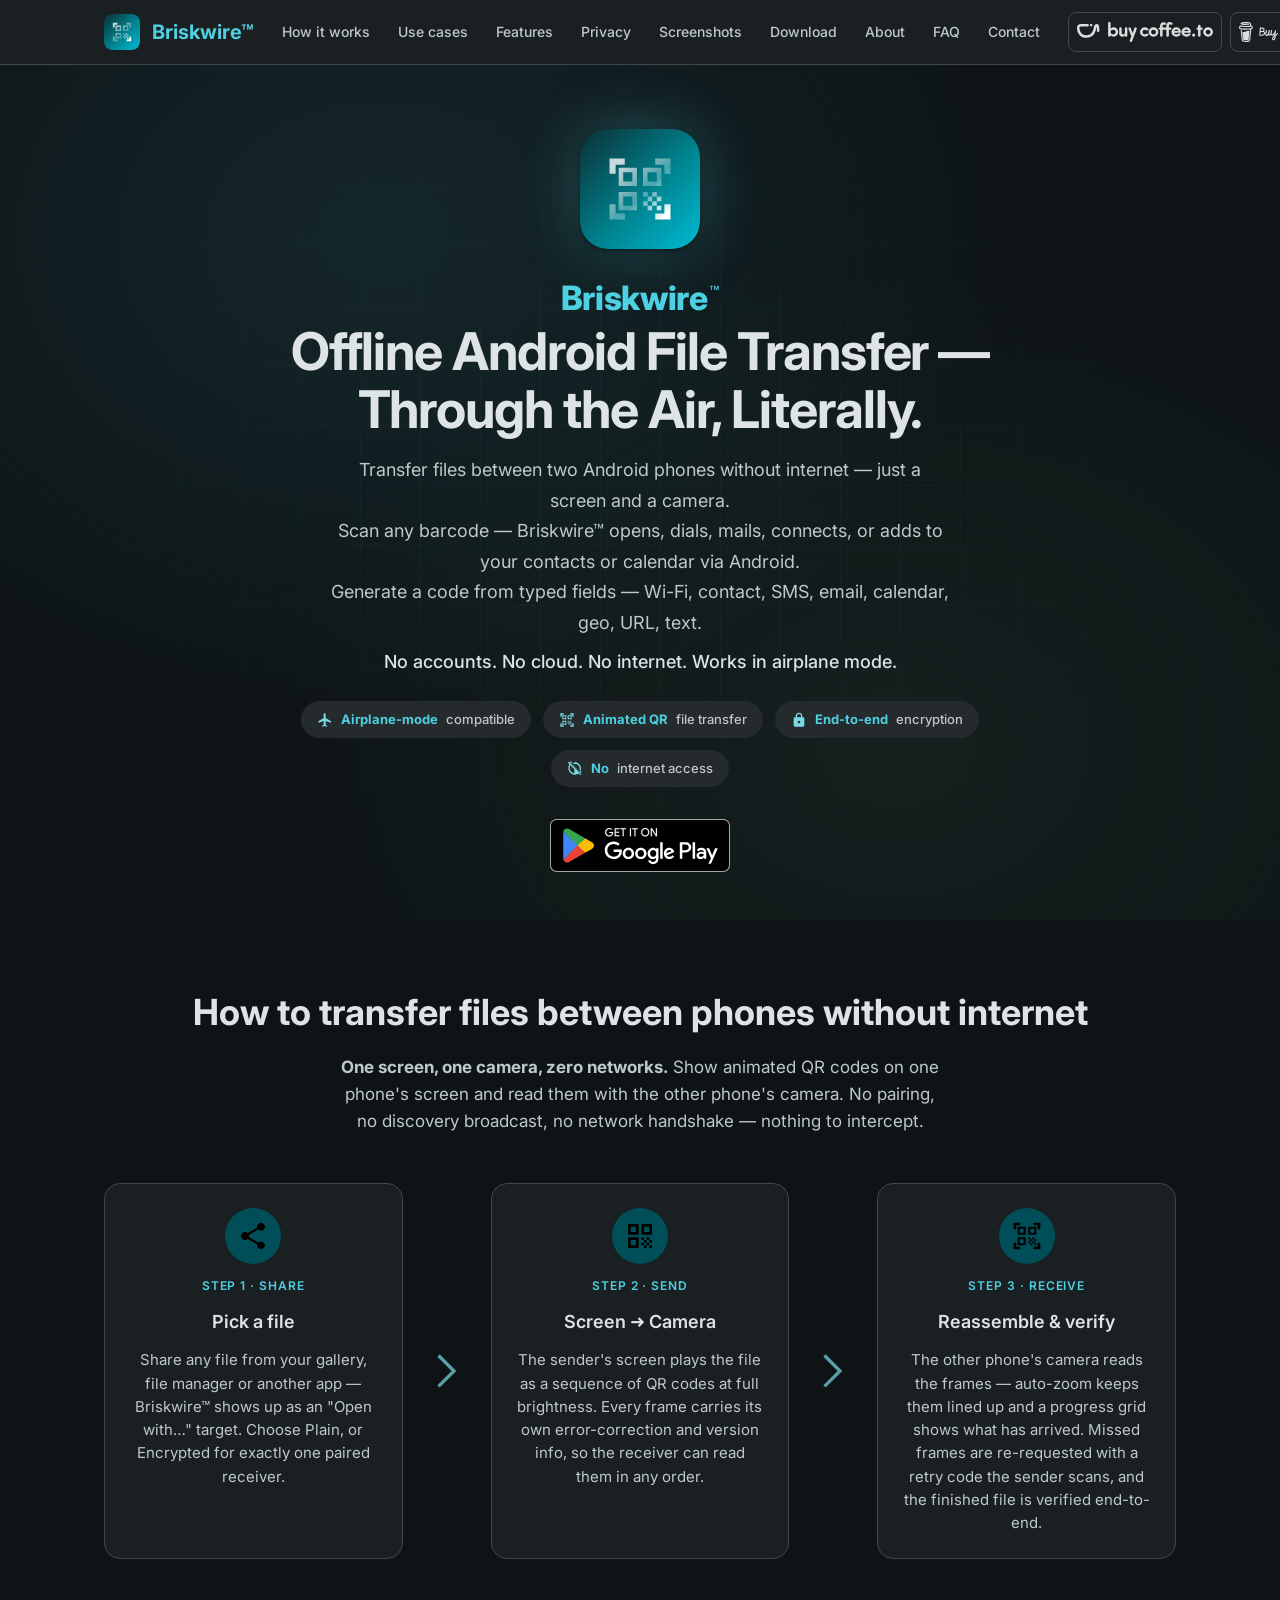
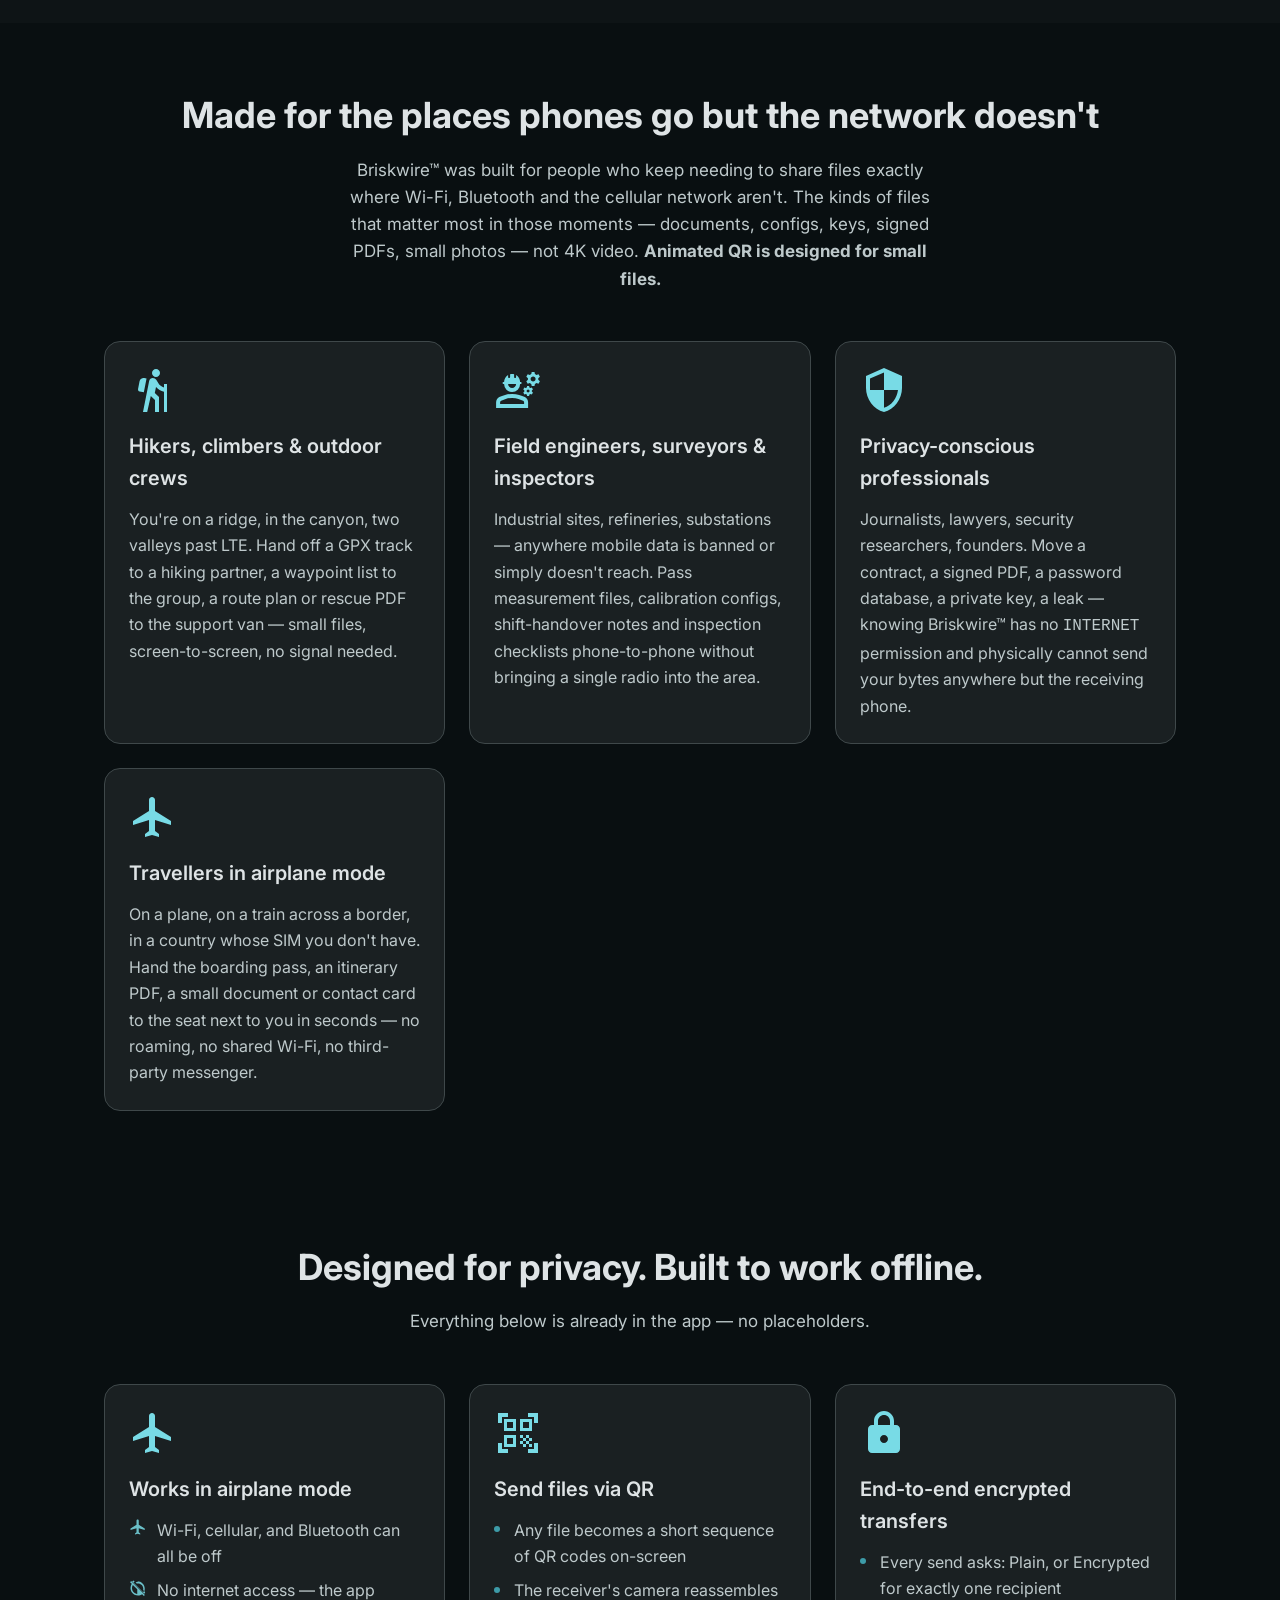
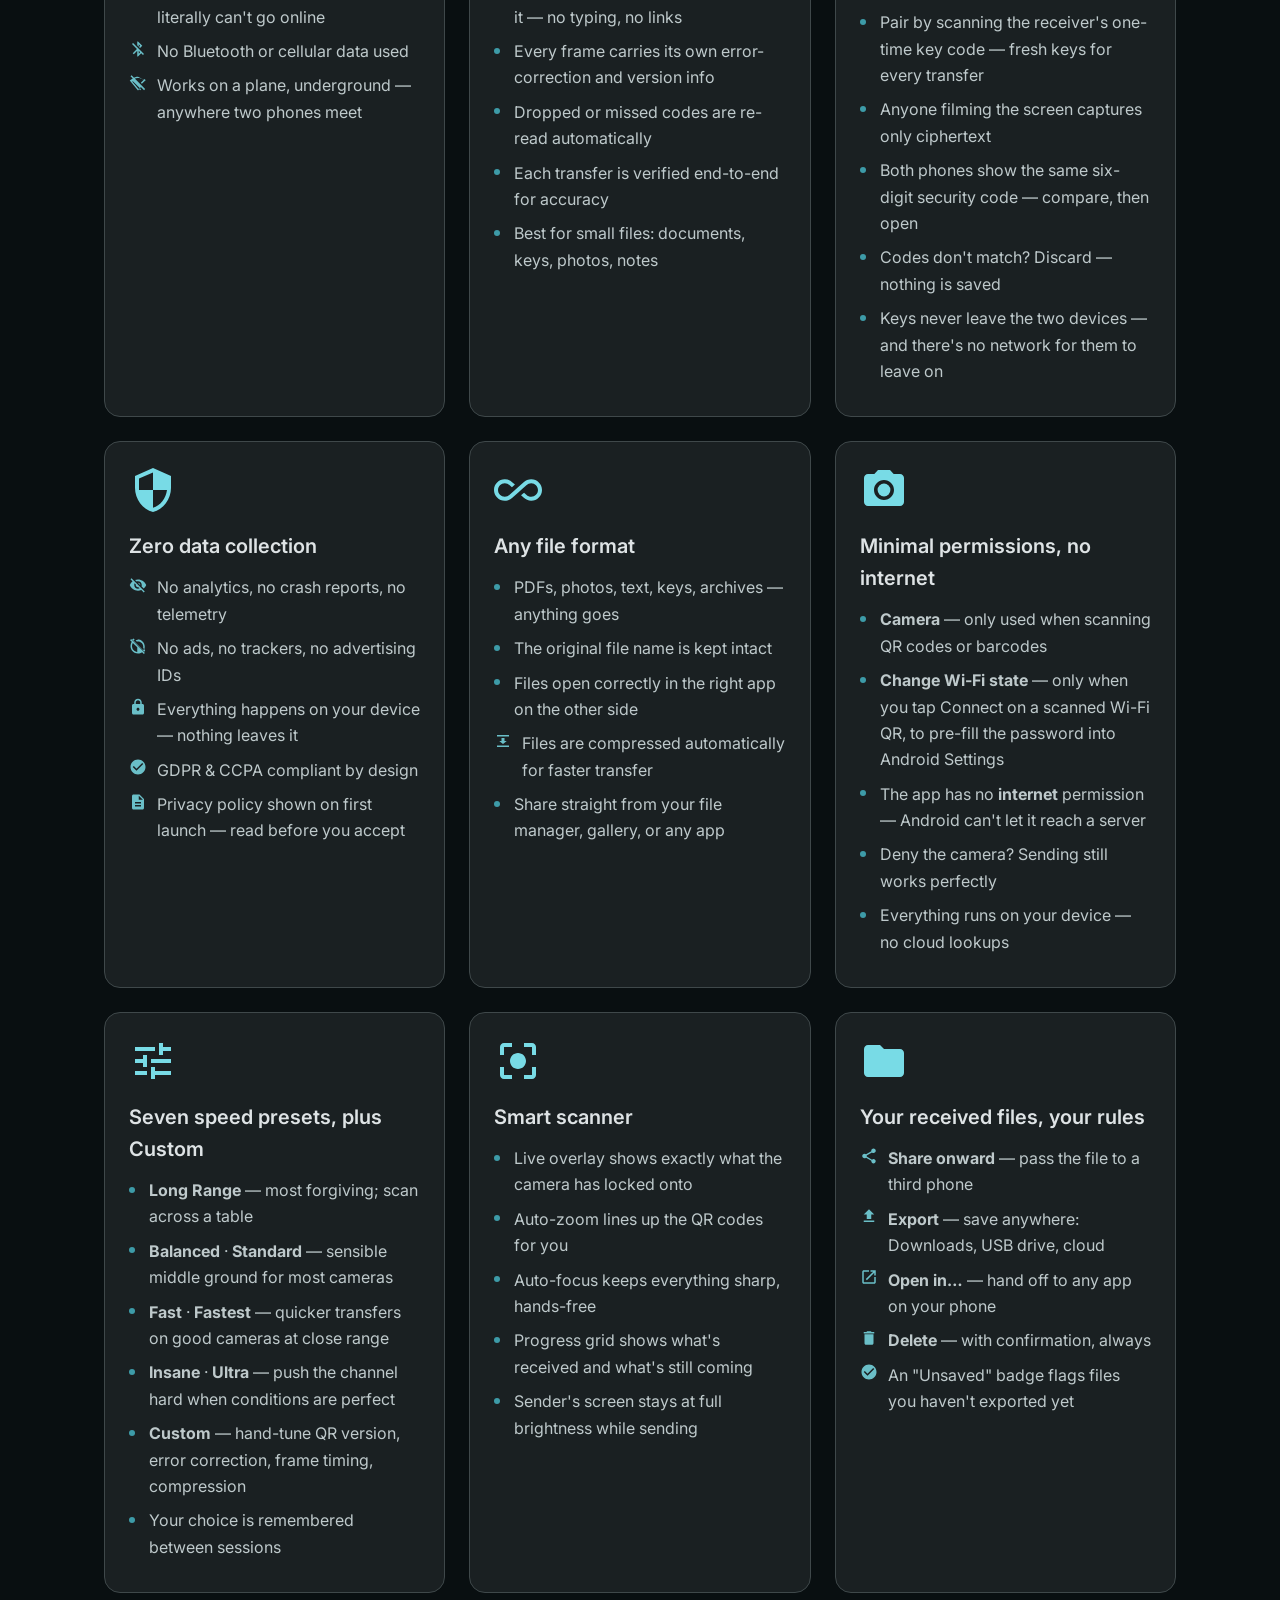
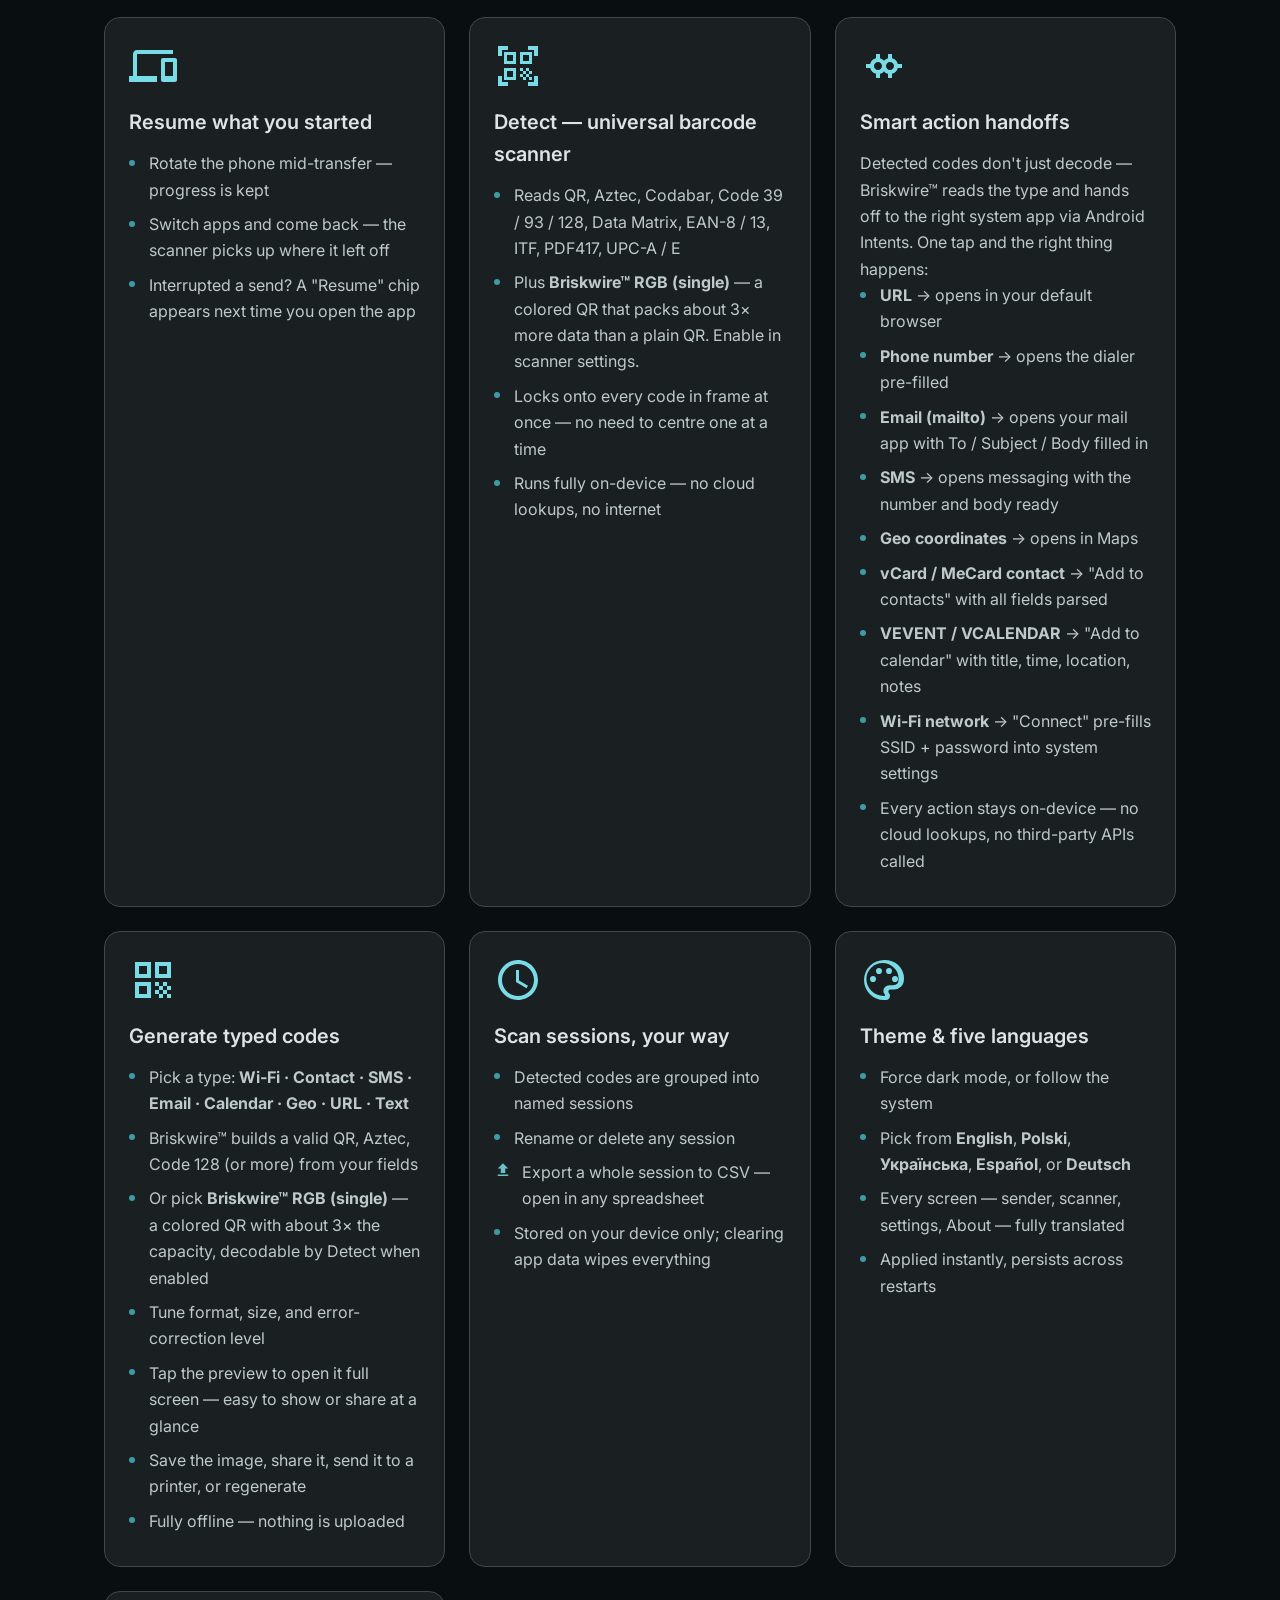
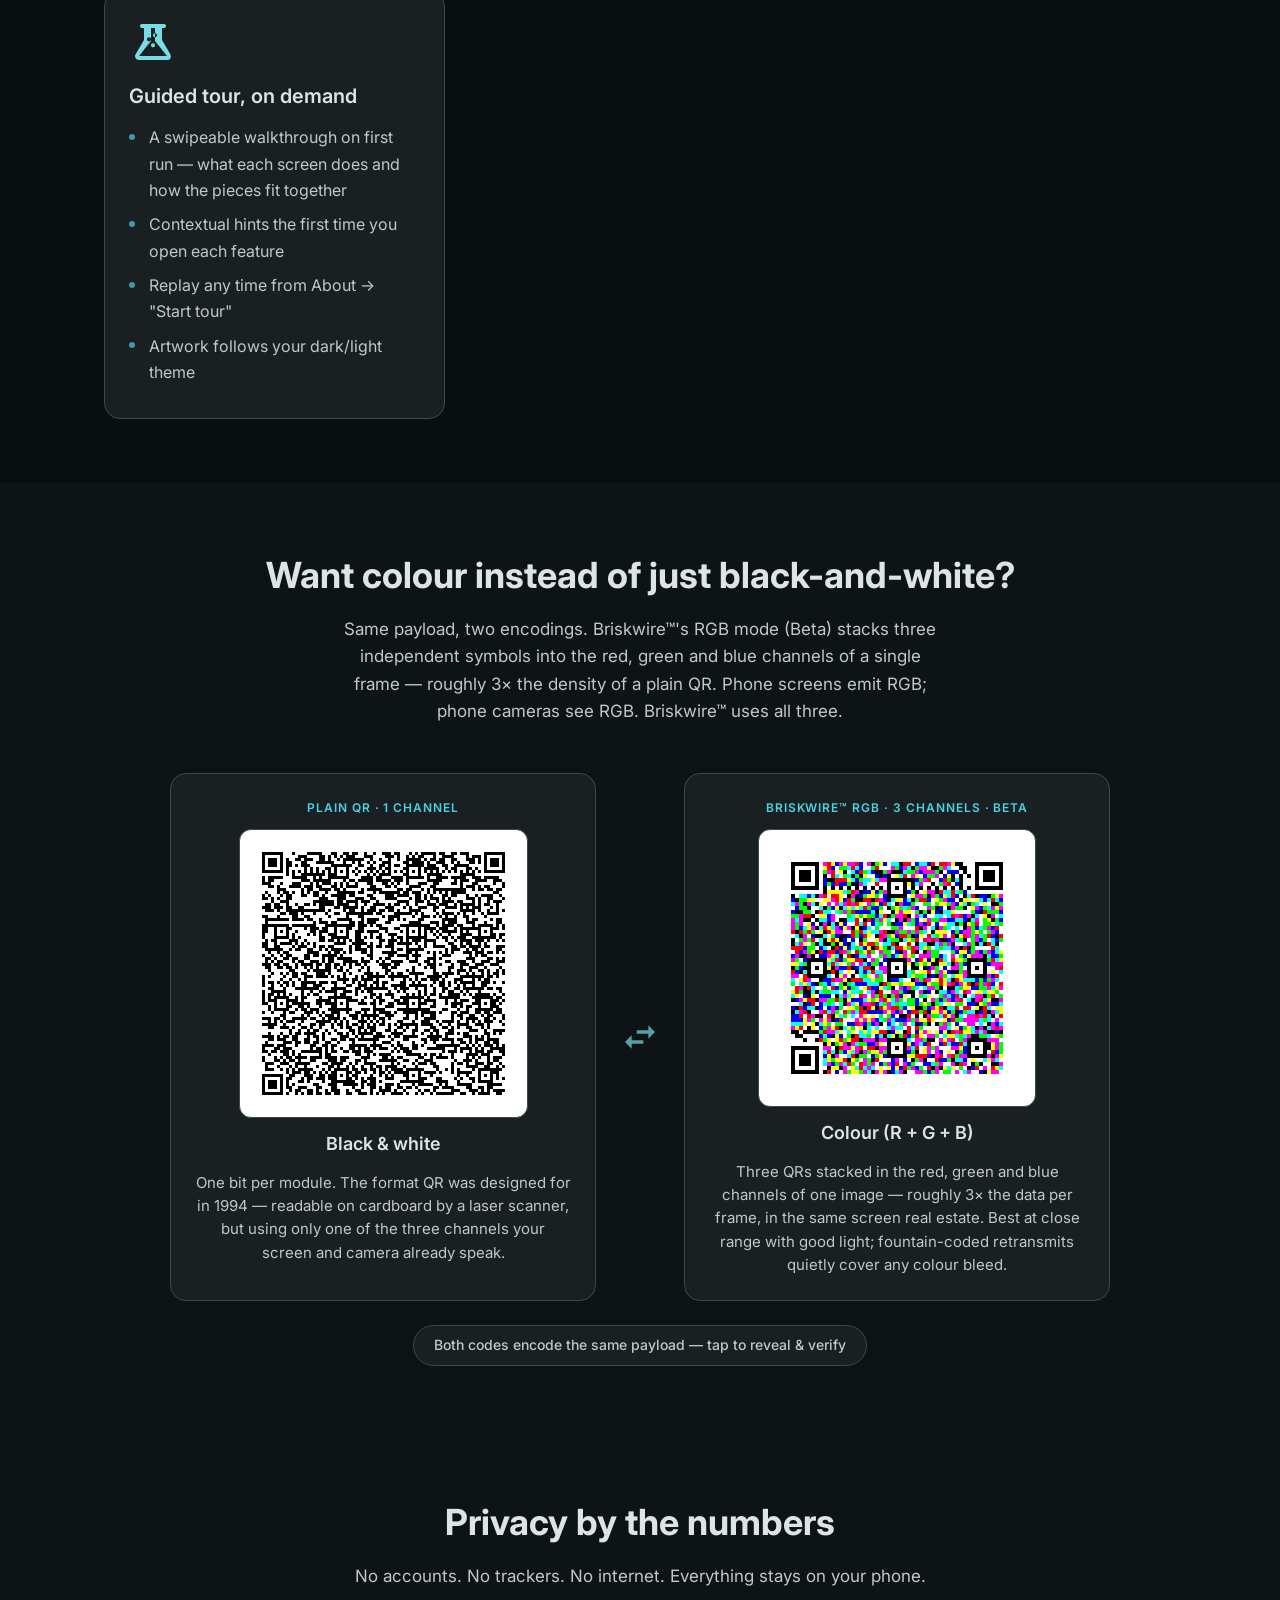
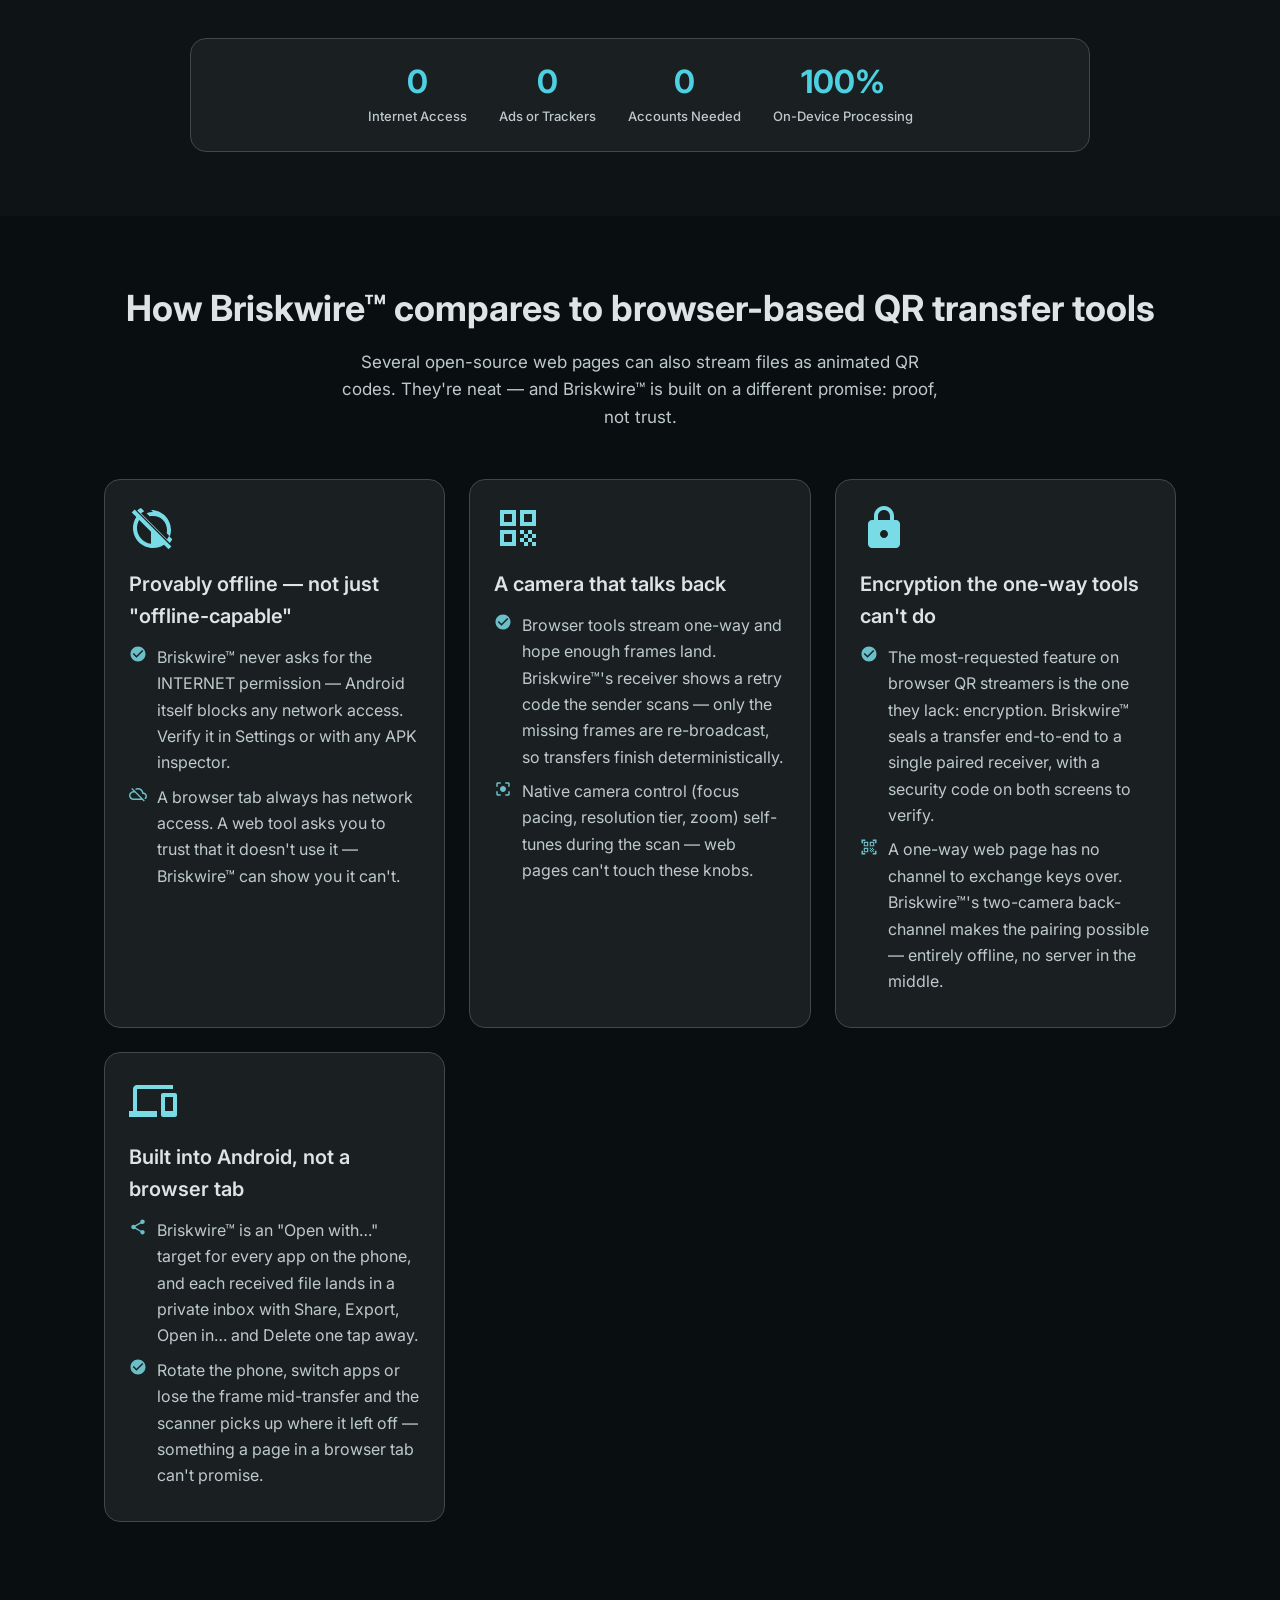
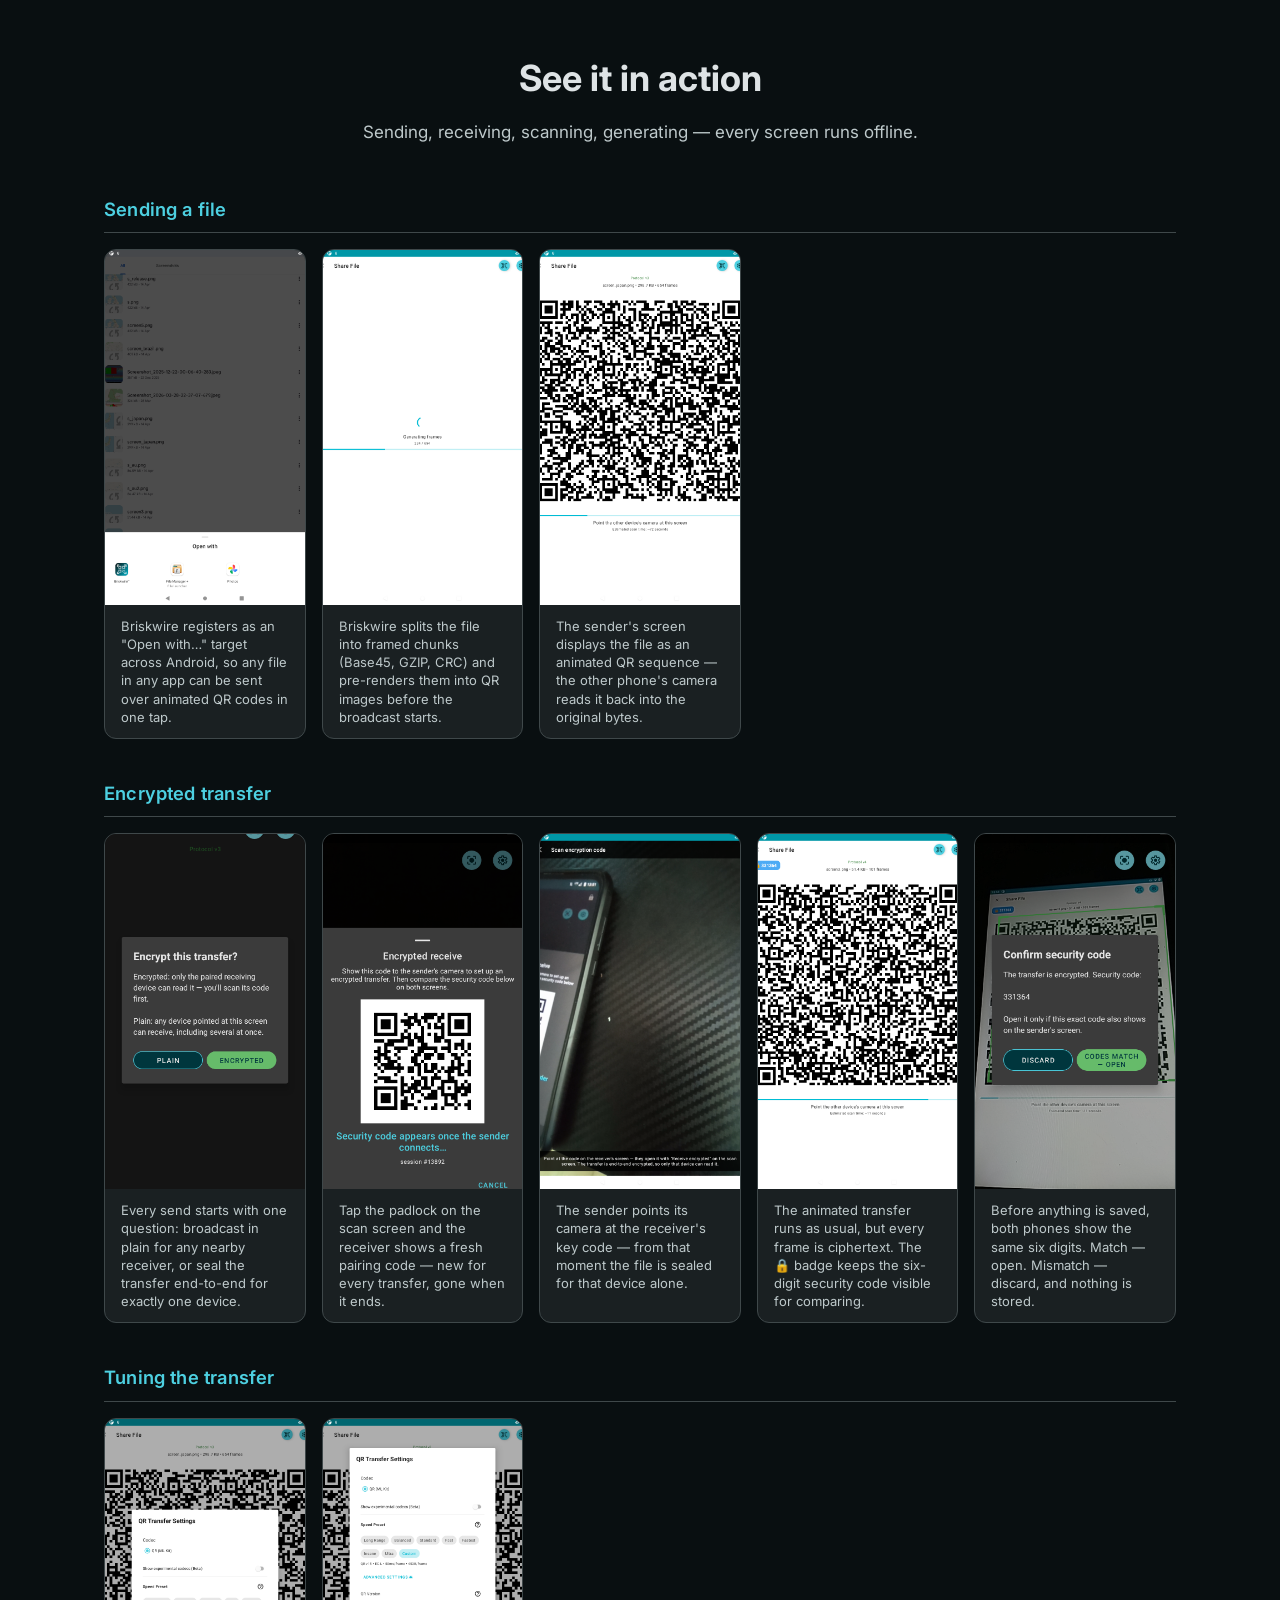
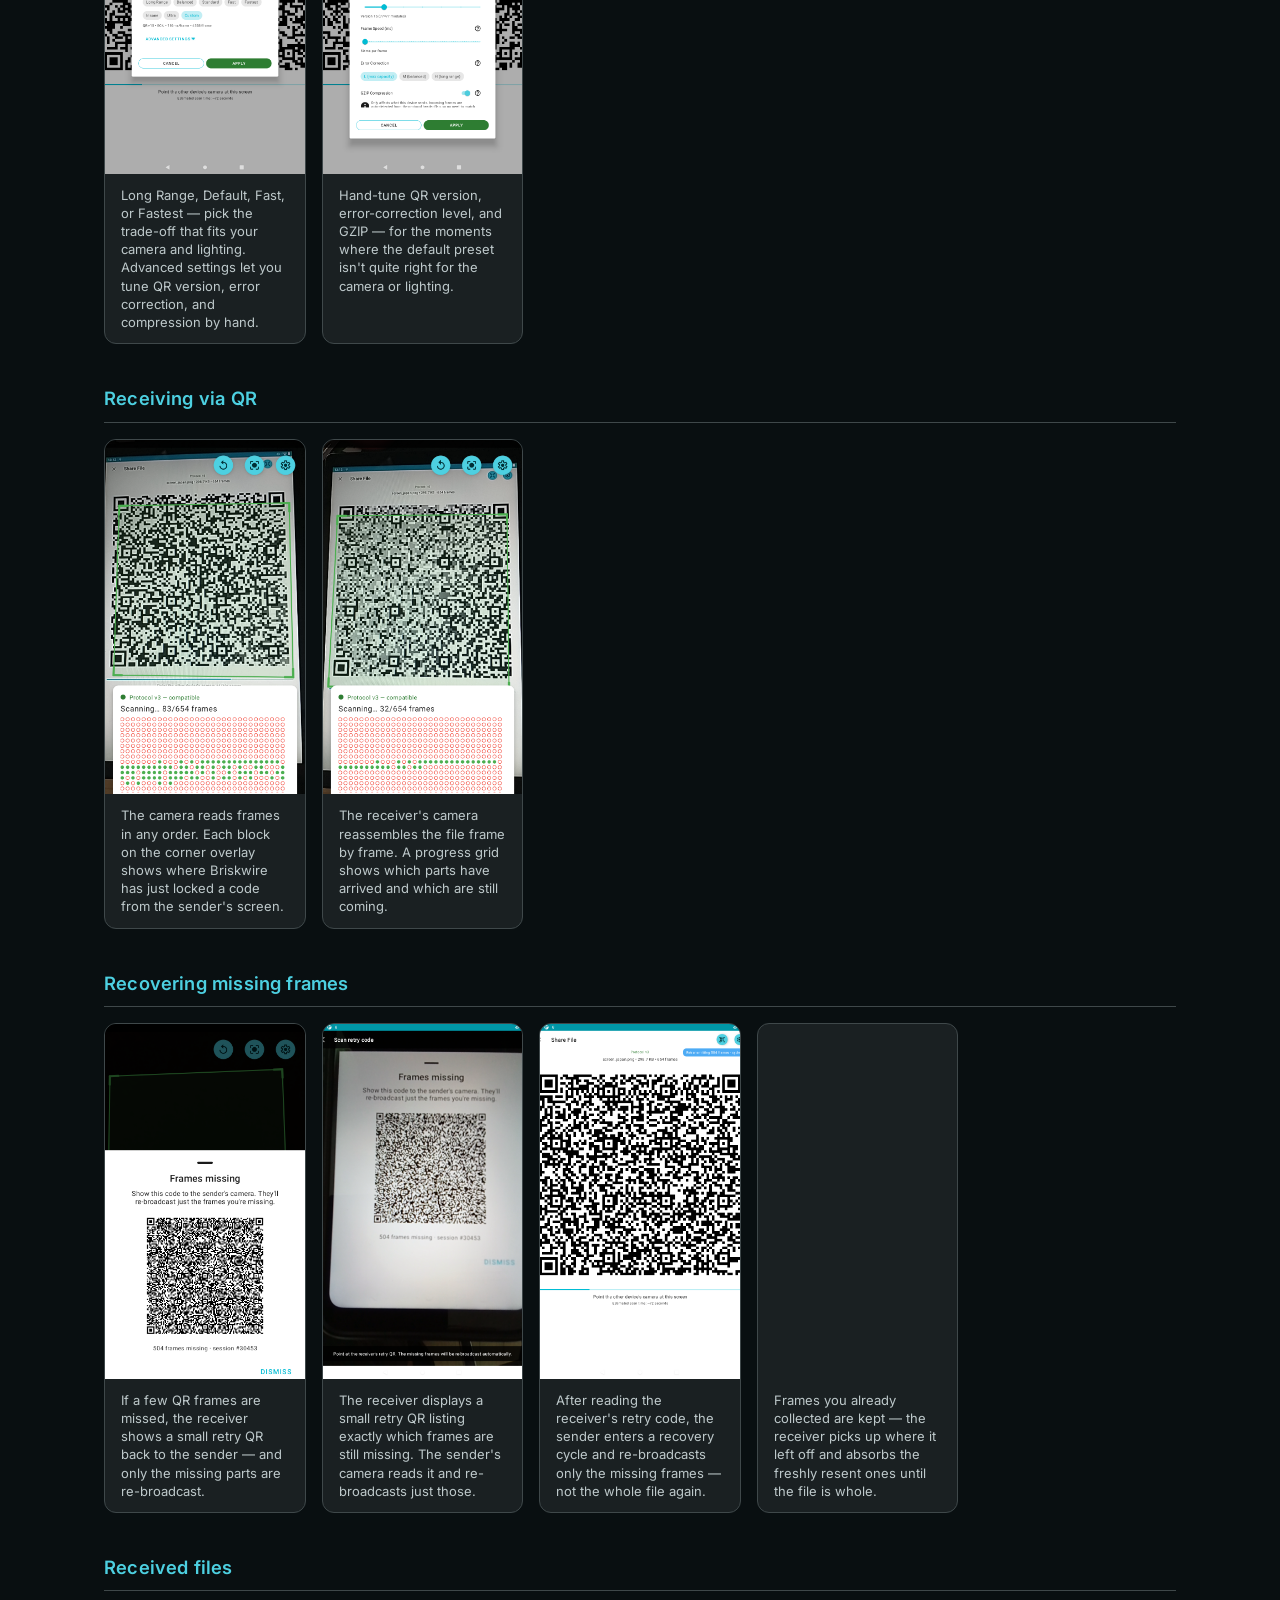
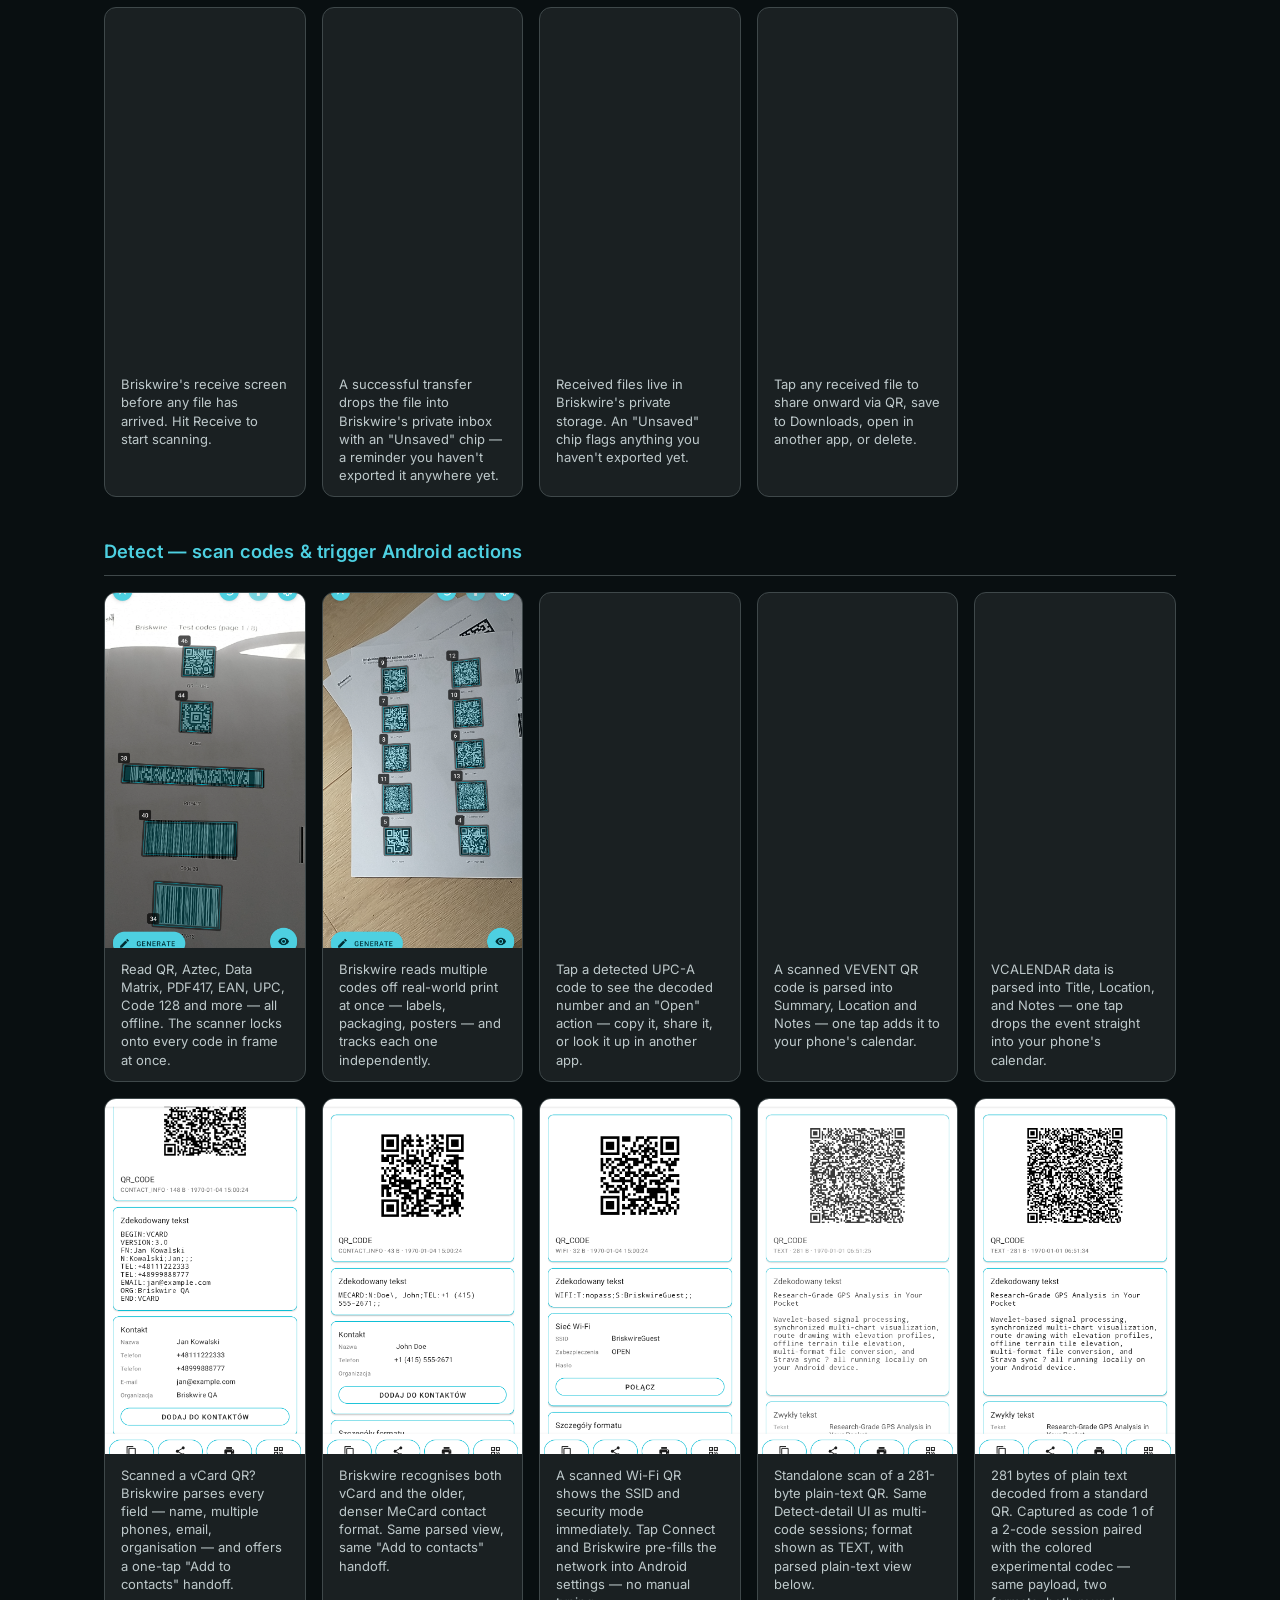
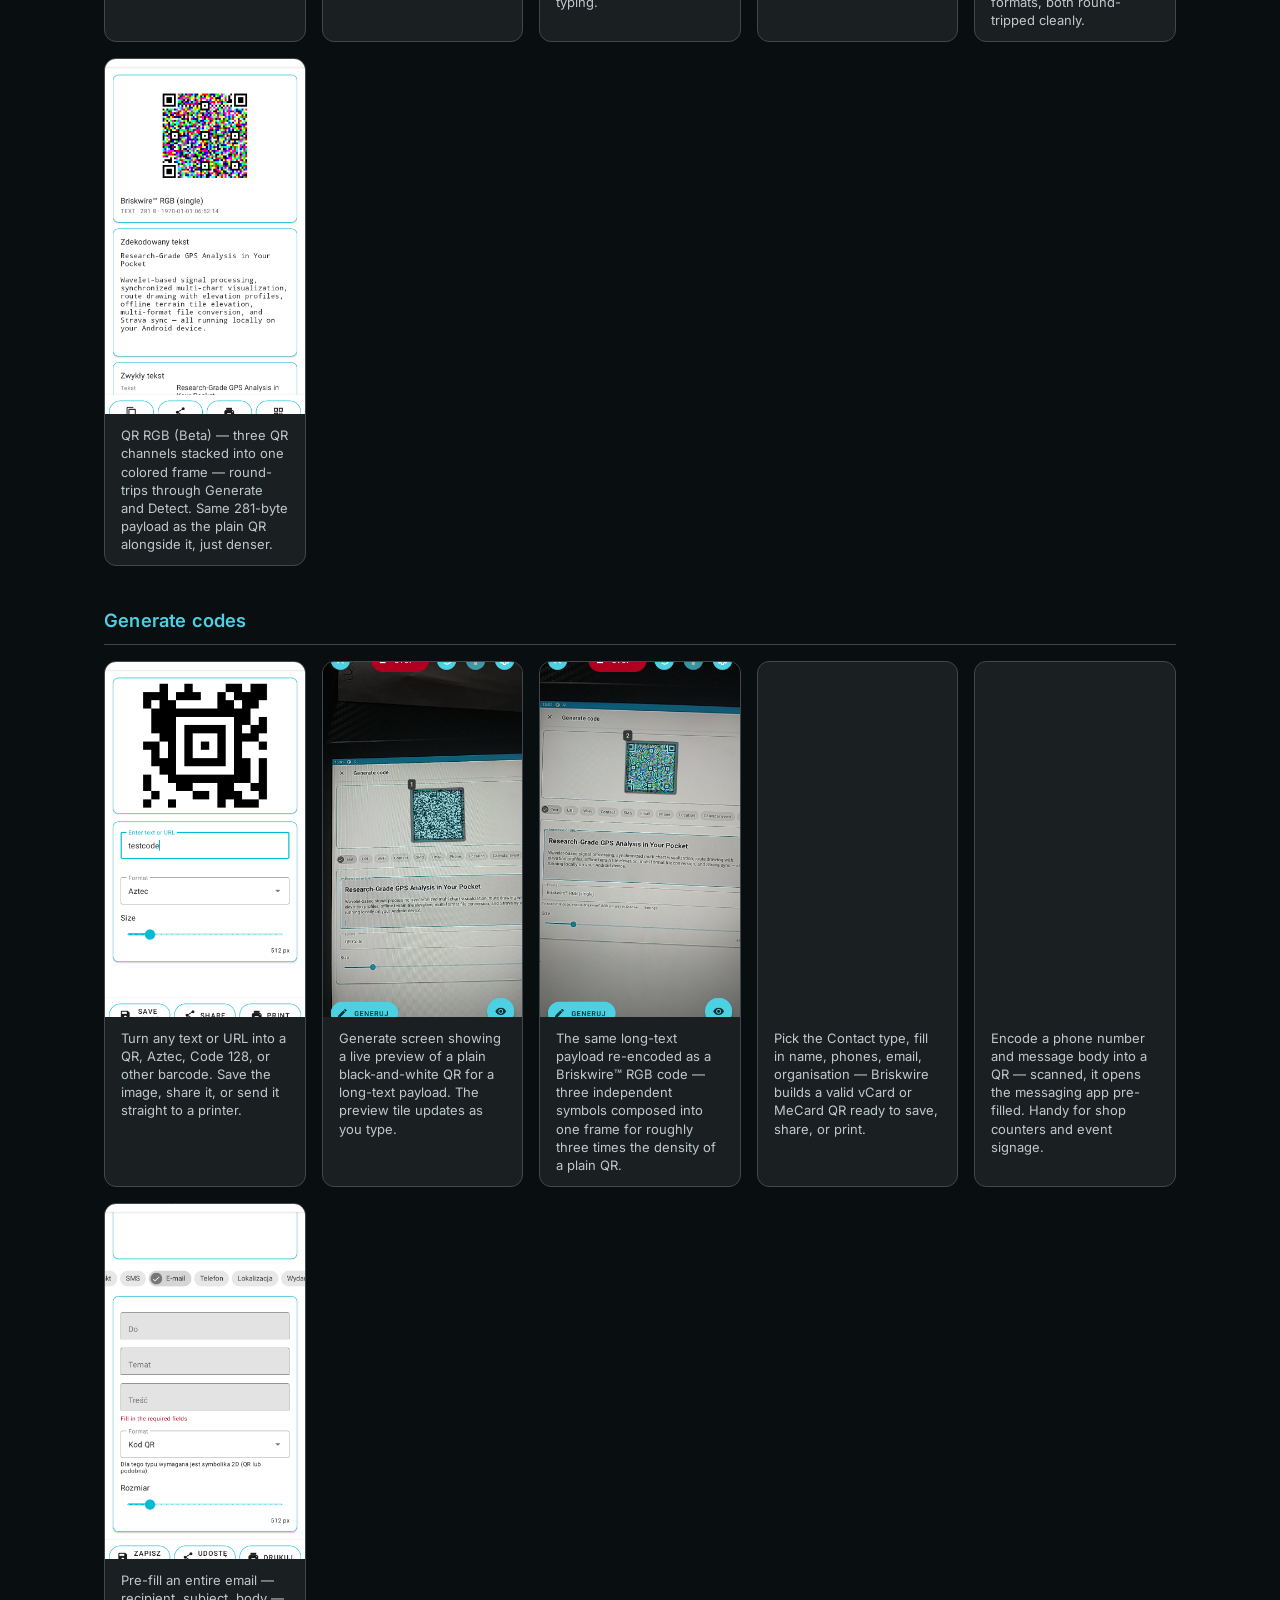
==== commit 75ebc3e3: "Footer: link to Briskwire™ Lab (briskwire.eu)" ====
--- a/index.html
+++ b/index.html
@@ -1231,6 +1231,12 @@
                             </a>
                         </li>
                         <li>
+                            <a href="https://briskwire.eu/" target="_blank" rel="me noopener" class="footer-link-with-icon">
+                                <img src="icons/open_in_new.svg" alt="" style="width:18px;height:18px;opacity:0.7;filter:brightness(0) invert(0.8);" width="18" height="18">
+                                Briskwire™ Lab: engineering notes
+                            </a>
+                        </li>
+                        <li>
                             <a href="https://www.reddit.com/user/Briskwire/" target="_blank" rel="me noopener" class="footer-link-with-icon">
                                 <img src="icons/reddit.svg" alt="" style="width:18px;height:18px;opacity:0.85;filter:brightness(0) invert(0.85);" width="18" height="18">
                                 Reddit · u/Briskwire
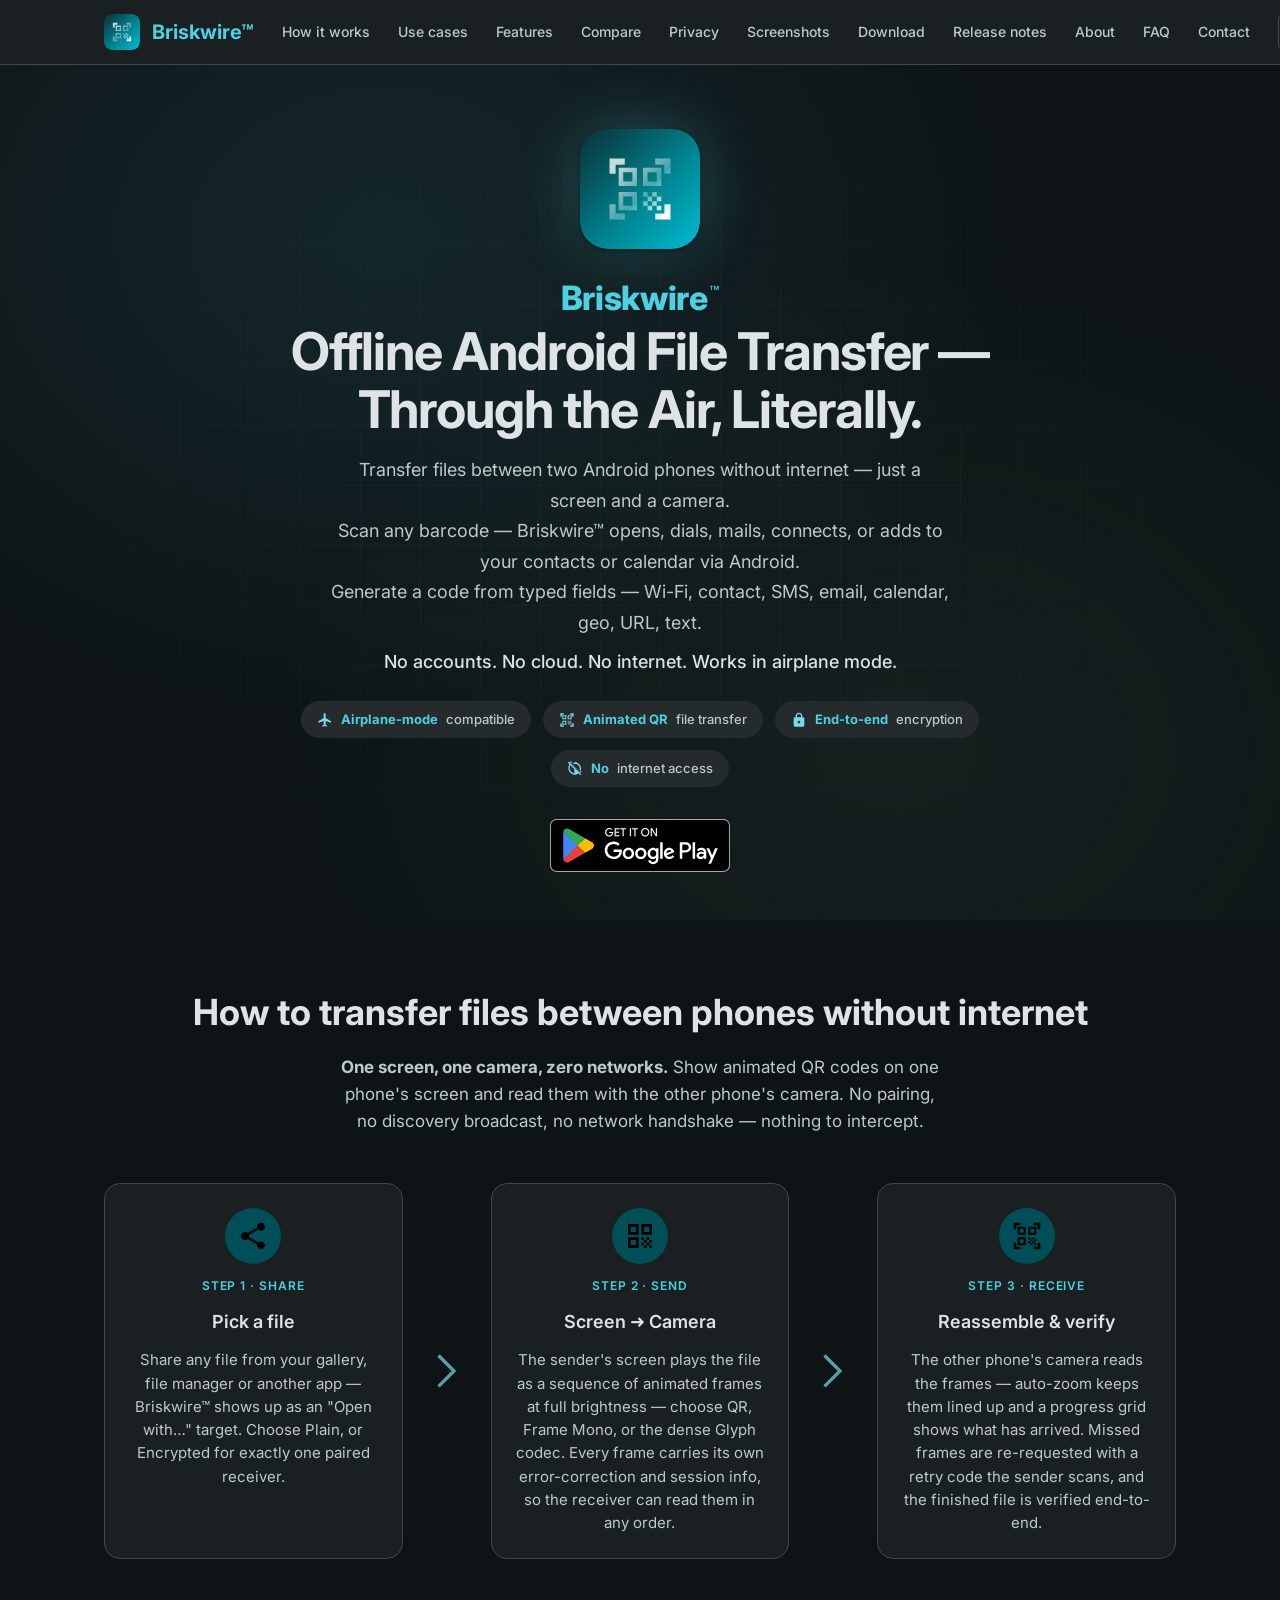
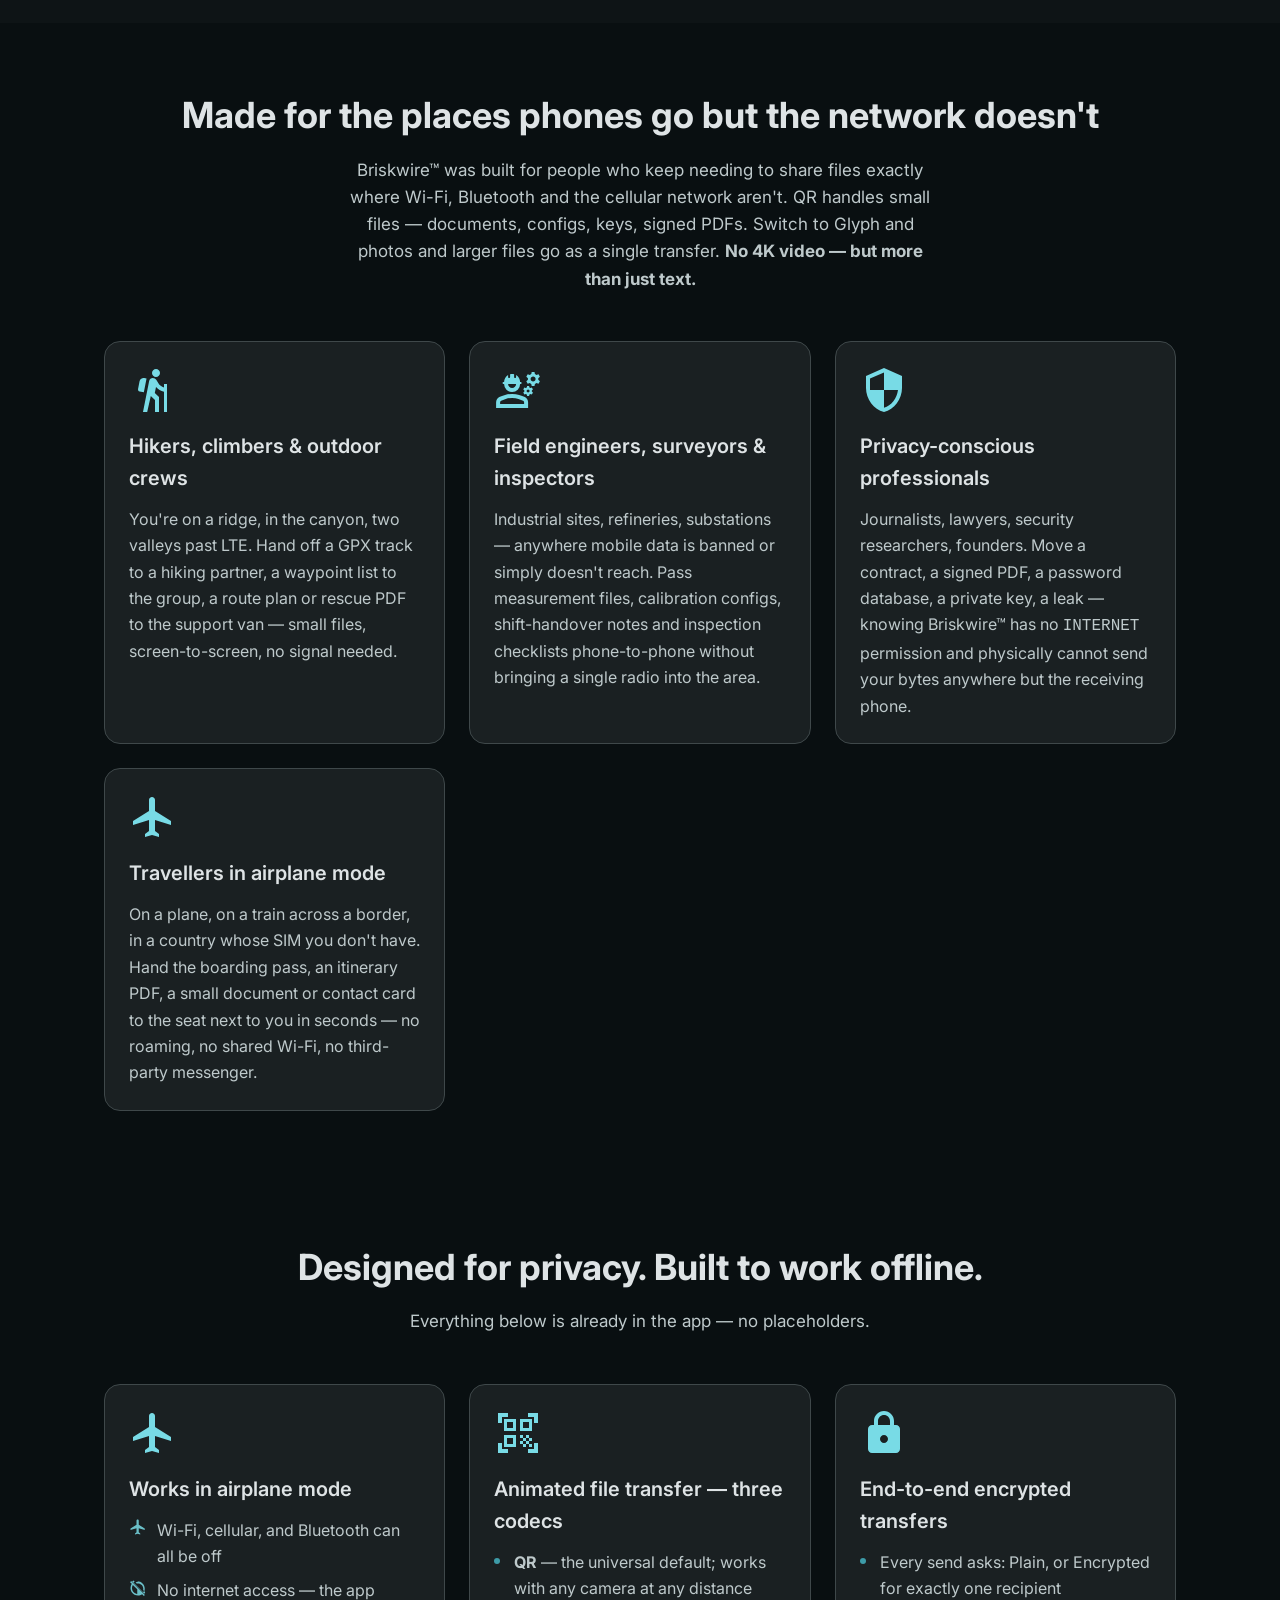
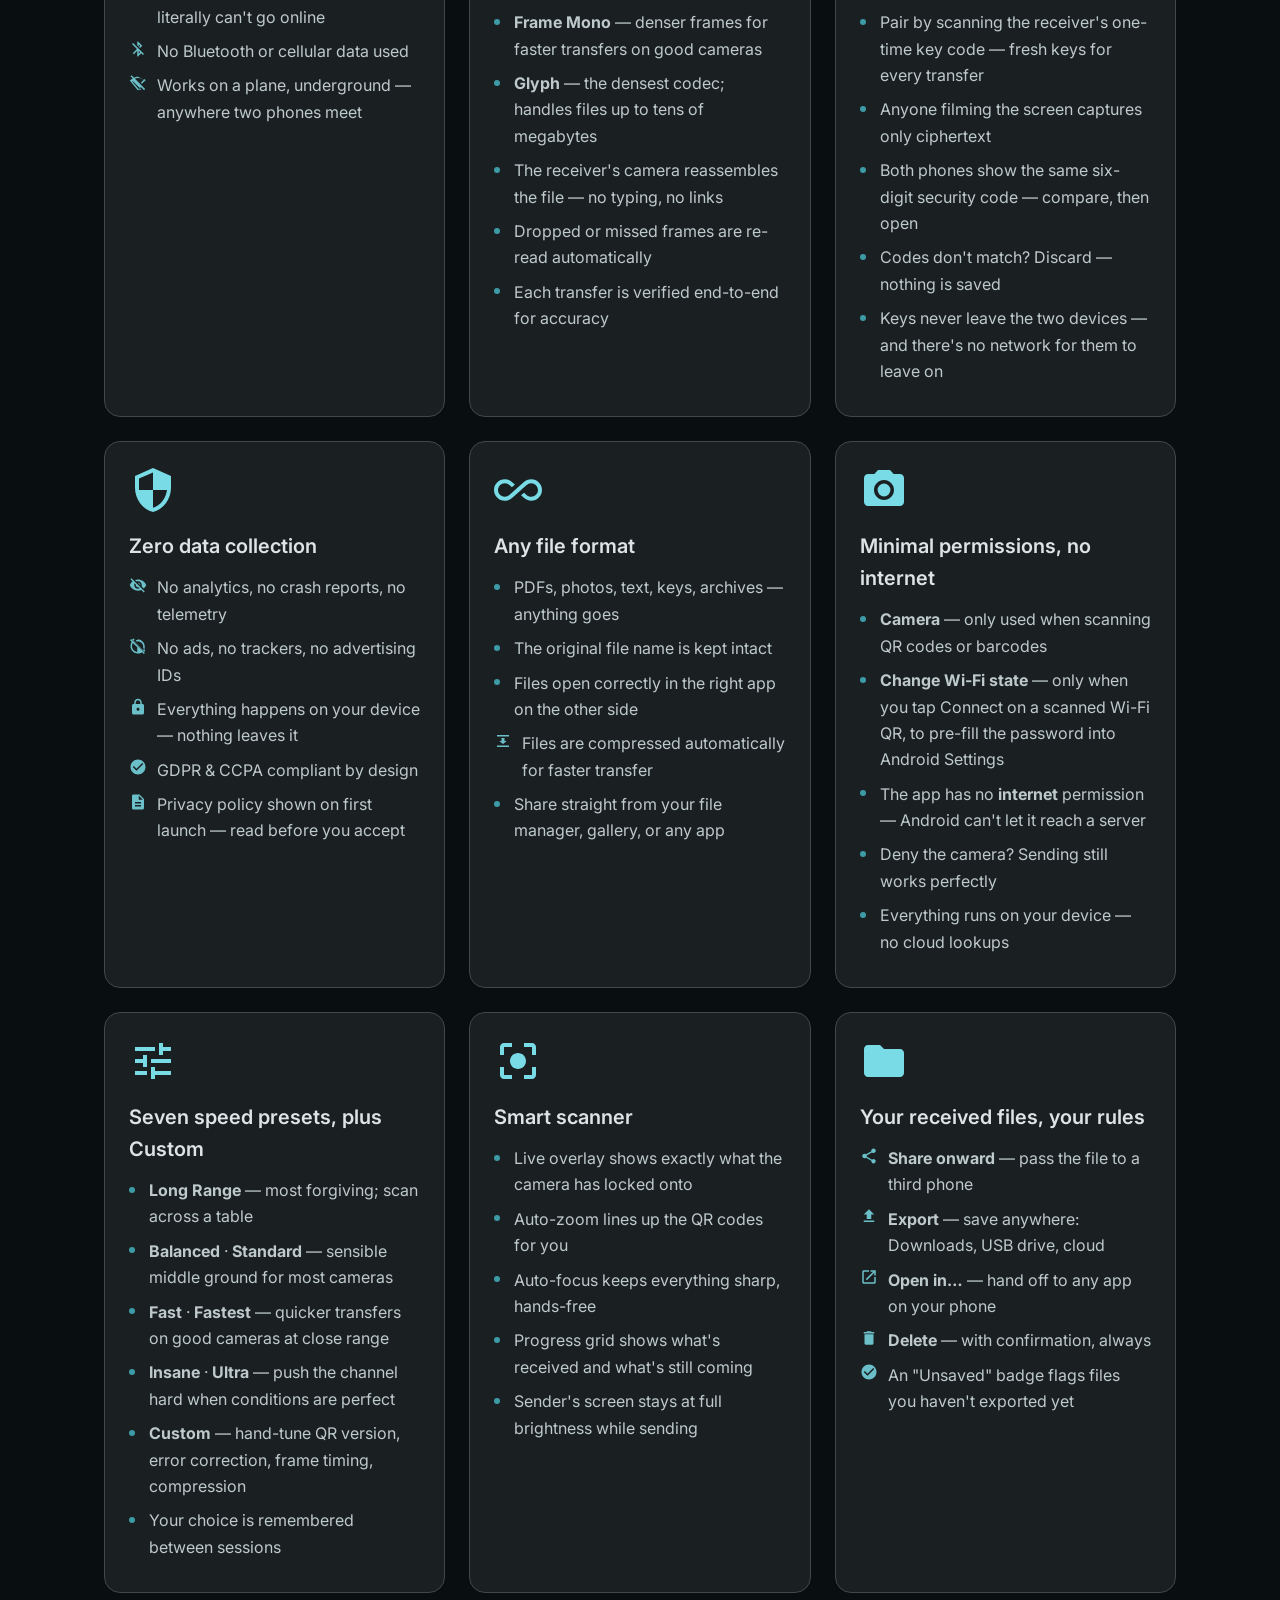
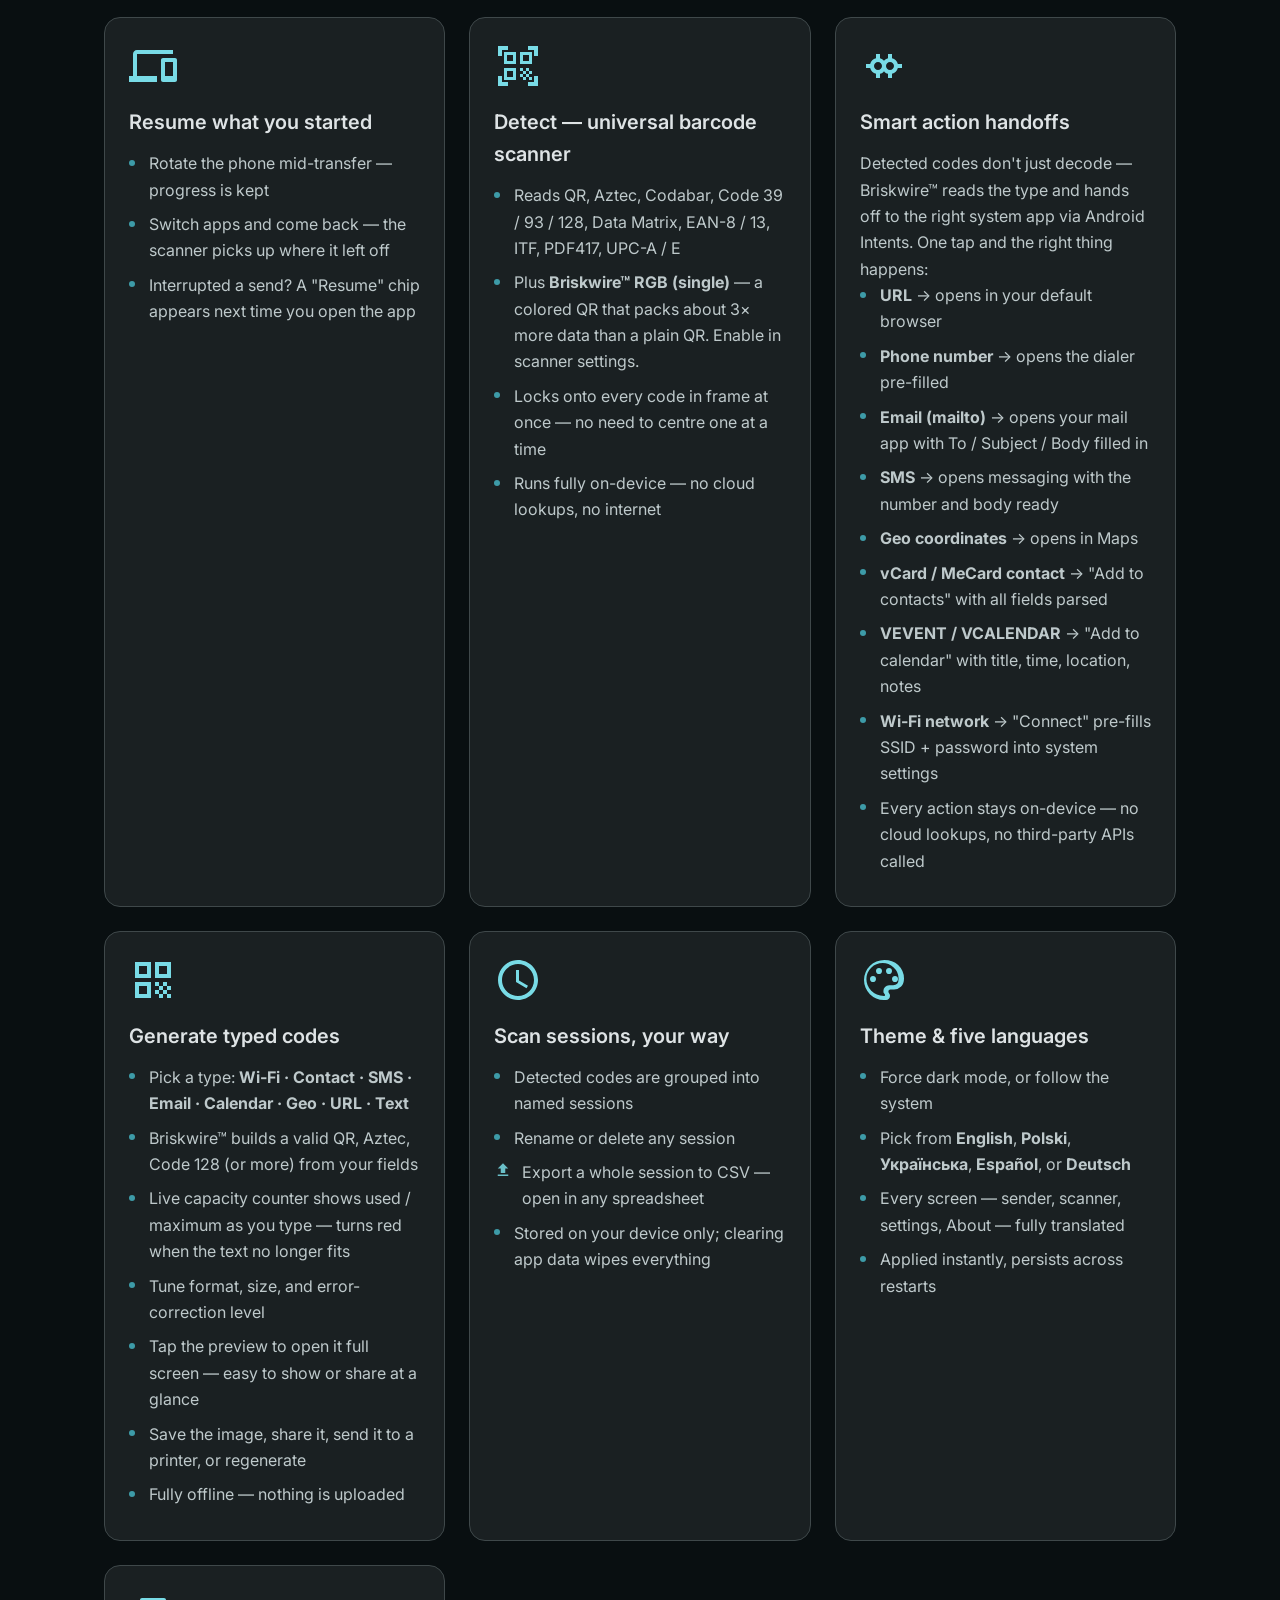
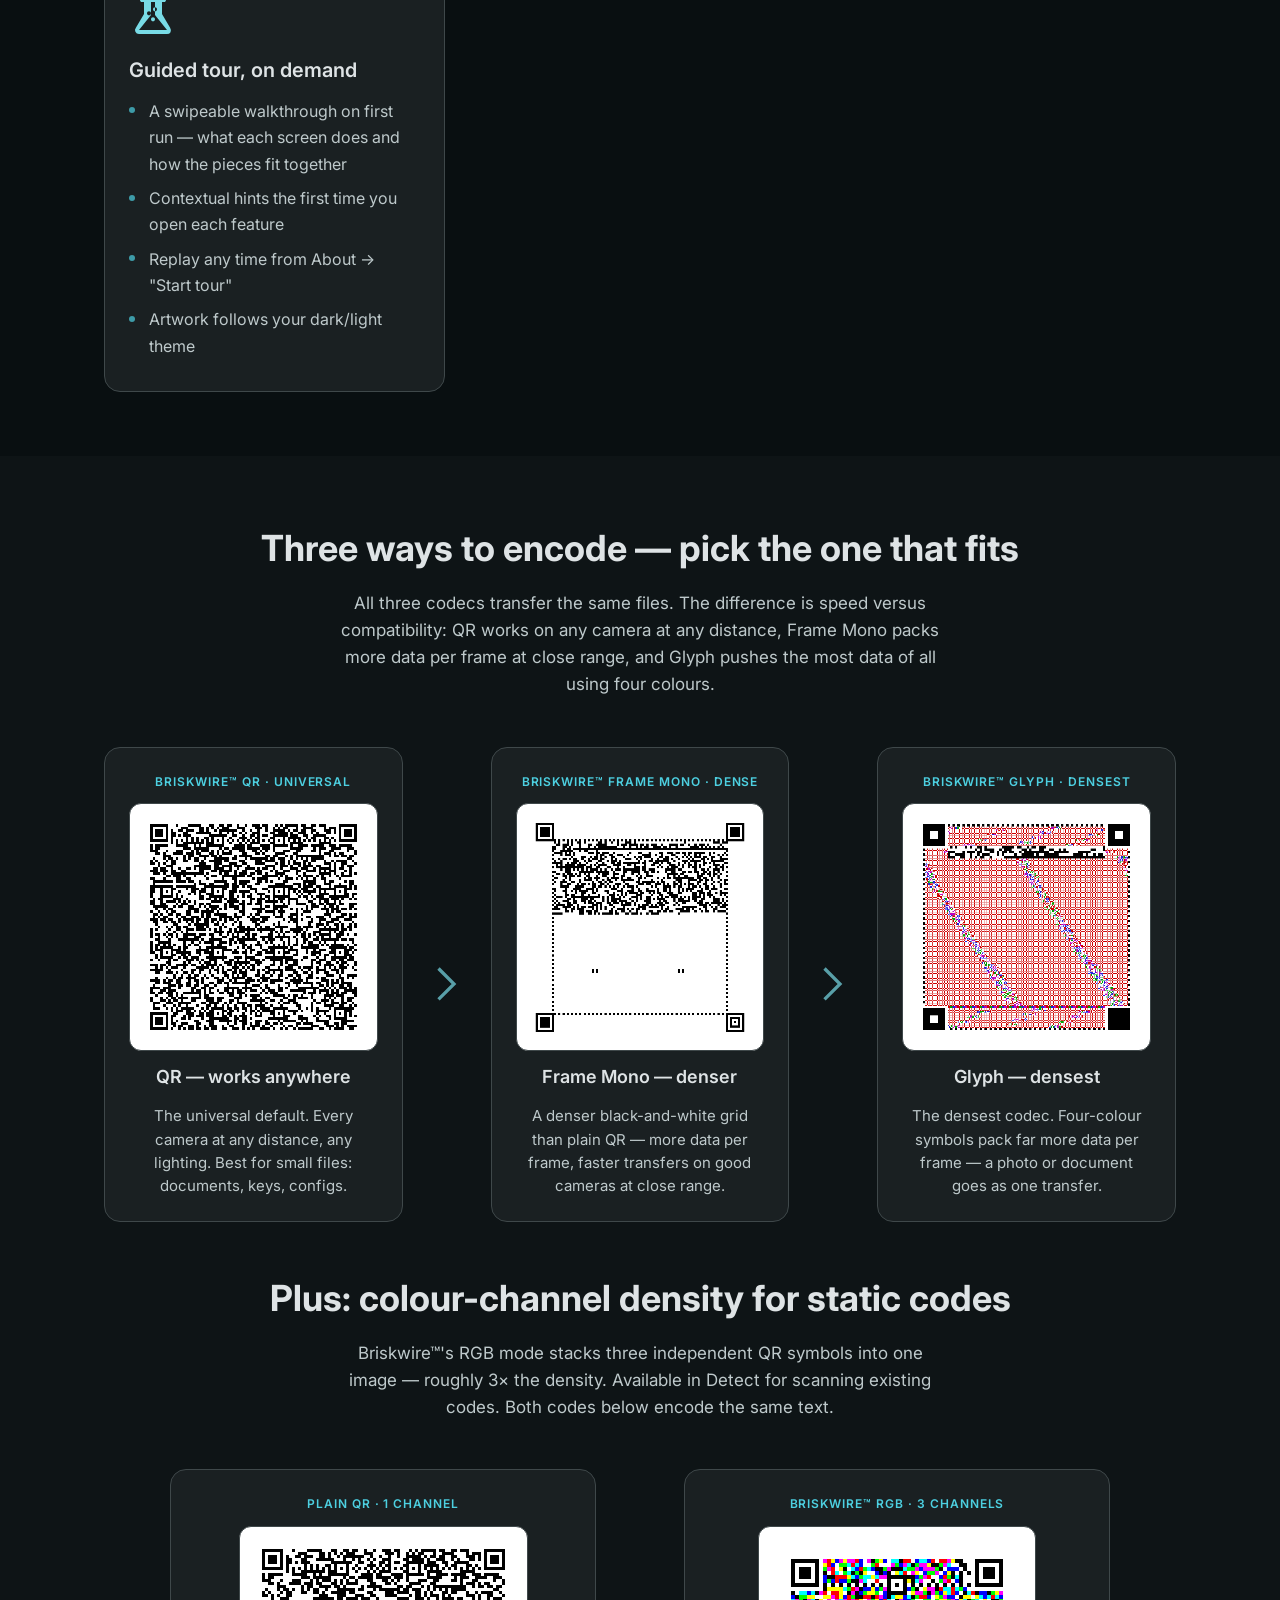
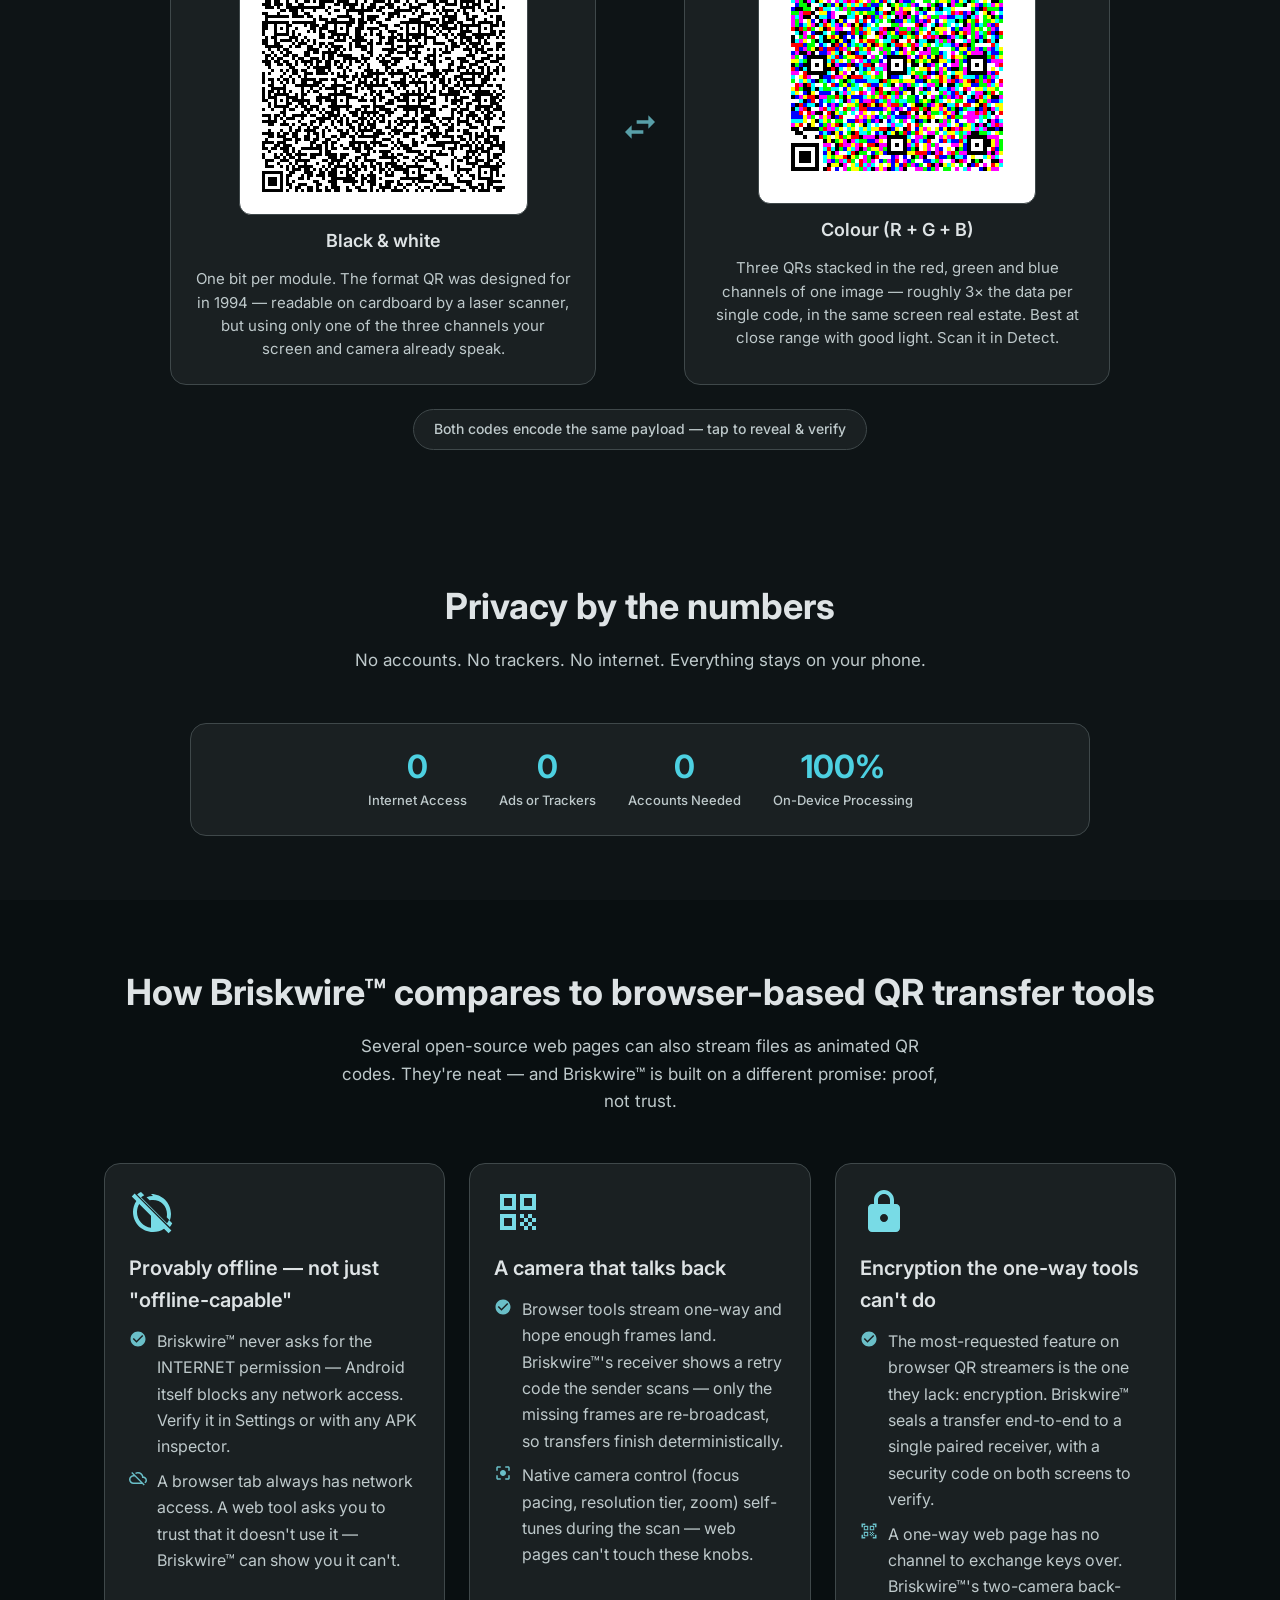
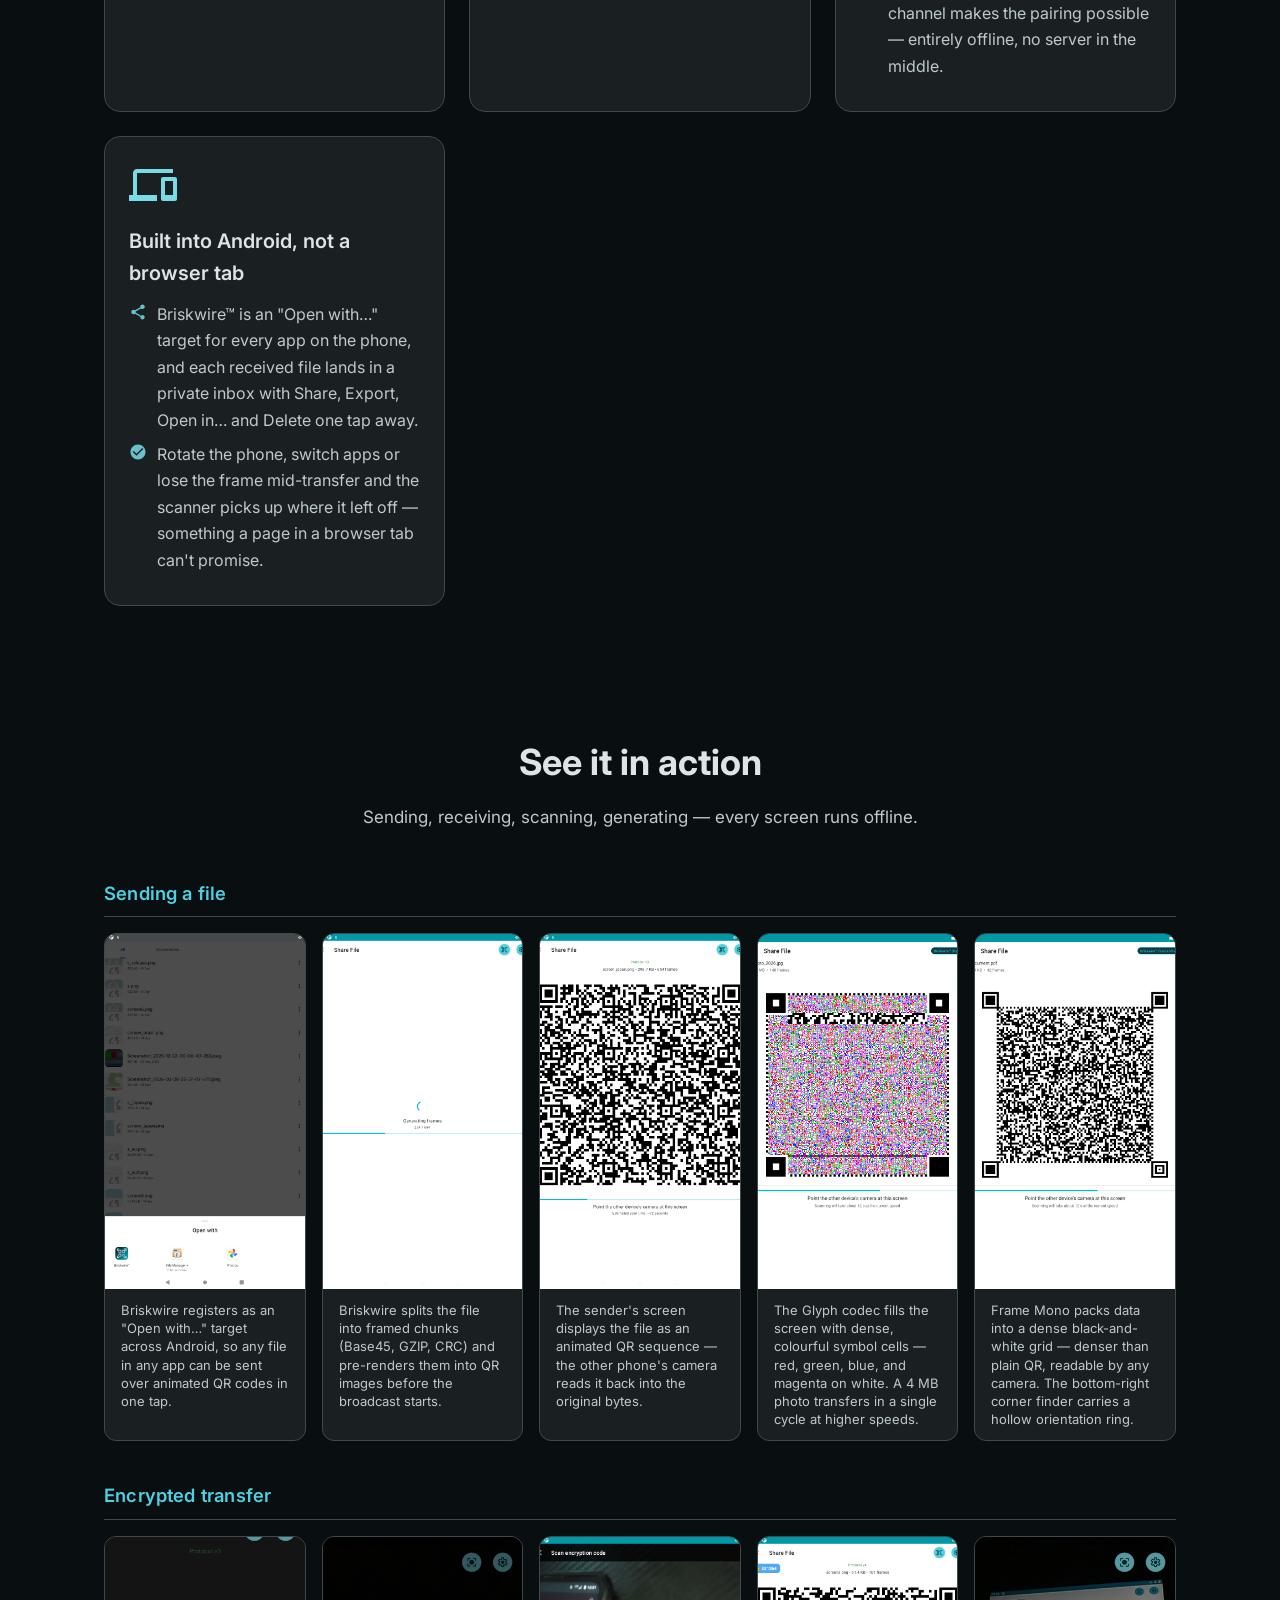
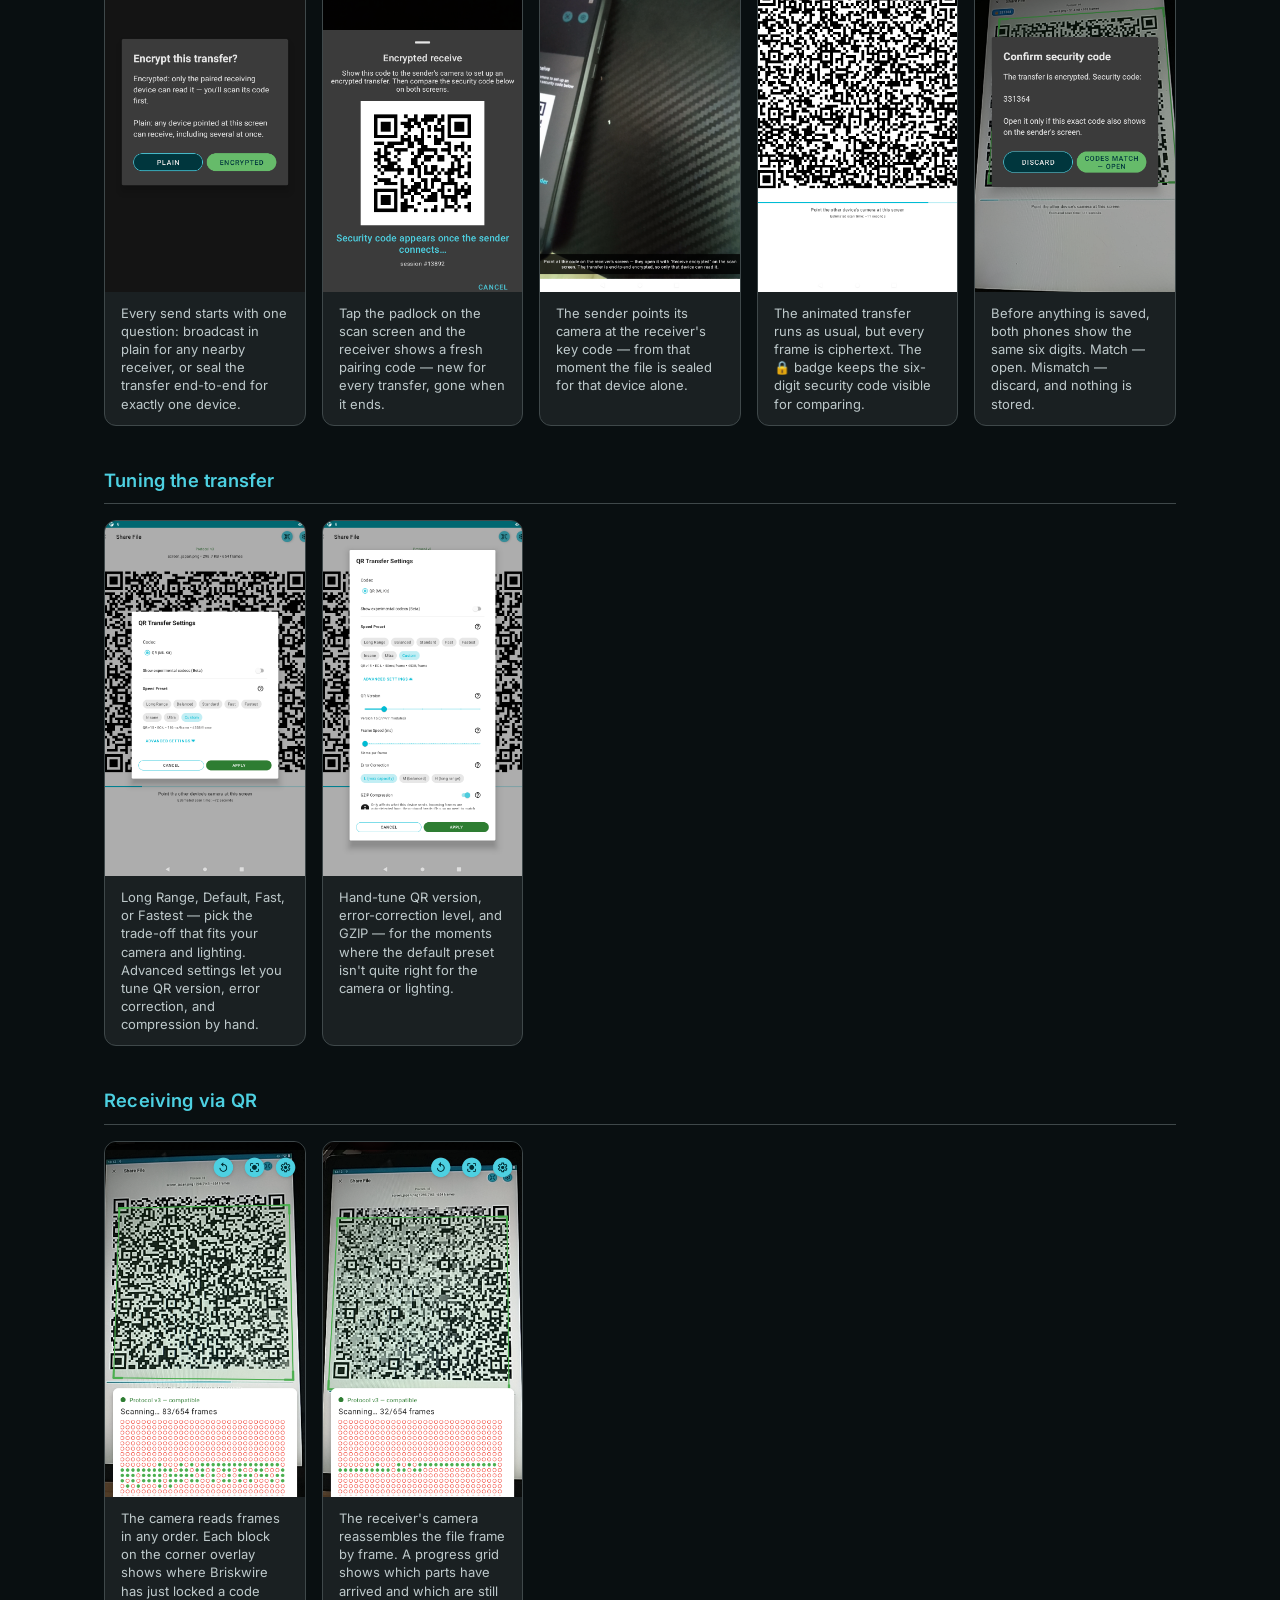
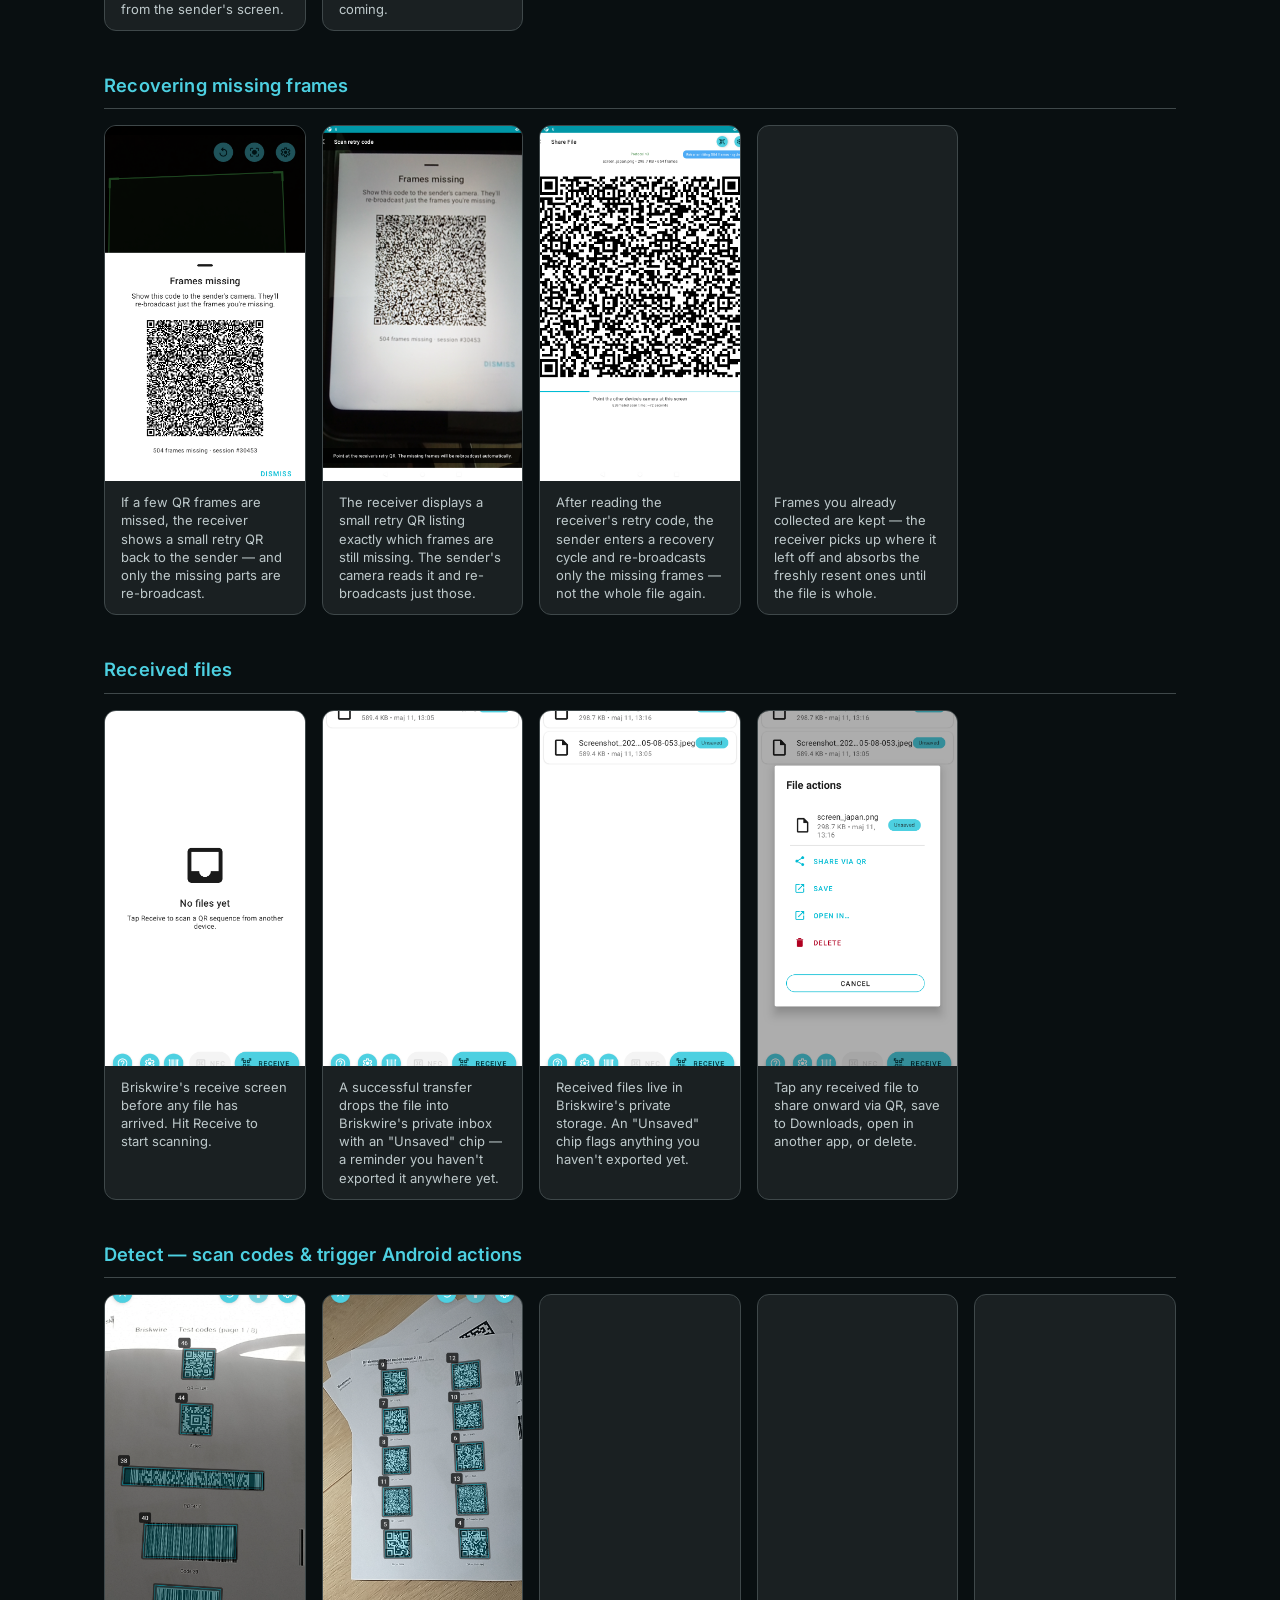
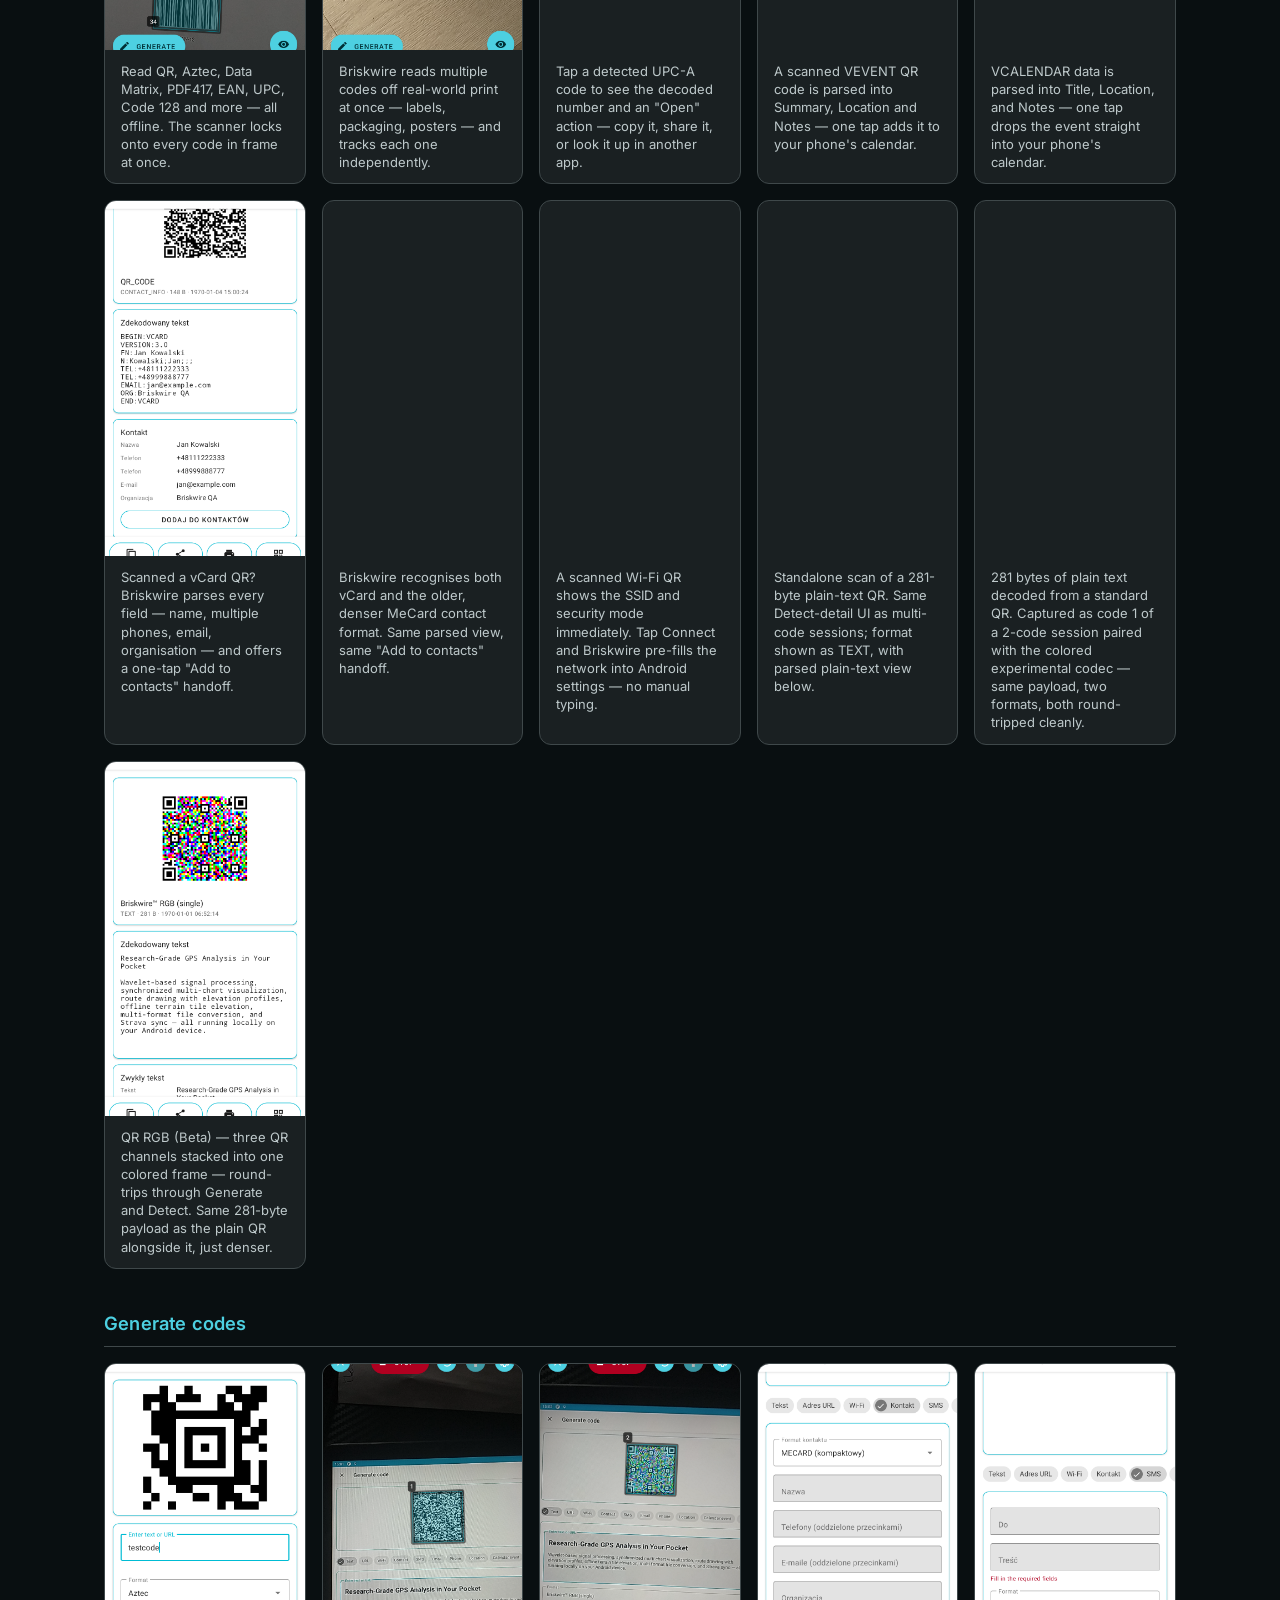
==== commit cd85c879: "." ====
--- a/index.html
+++ b/index.html
@@ -19,7 +19,7 @@
 <head>
     <meta charset="UTF-8">
     <meta name="viewport" content="width=device-width, initial-scale=1.0">
-    <meta name="description" content="Send files between Android phones via animated QR codes or NFC tap – no Wi-Fi, Bluetooth or internet. End-to-end encrypted. QR & barcode scanner, no ads.">
+    <meta name="description" content="Send files between Android phones via animated QR codes – no Wi-Fi, Bluetooth or internet. End-to-end encrypted. Three codecs: QR, Frame Mono, Glyph. Barcode scanner, no ads.">
     <title>Briskwire™ – Transfer Files via QR Code, No Wi-Fi or Internet</title>
 
     <!-- Search Engine and AI Directives -->
@@ -78,7 +78,7 @@
     <!-- Open Graph / Social Media -->
     <meta property="og:type" content="website">
     <meta property="og:title" content="Briskwire™ – Transfer Files via QR Code, No Wi-Fi or Internet">
-    <meta property="og:description" content="Send files between Android phones via animated QR codes or NFC tap – no Wi-Fi, Bluetooth or internet. End-to-end encrypted. QR & barcode scanner, no ads.">
+    <meta property="og:description" content="Send files between Android phones via animated QR codes – no Wi-Fi, Bluetooth or internet. End-to-end encrypted. Three codecs: QR, Frame Mono, Glyph. Barcode scanner, no ads.">
     <meta property="og:image" content="https://briskwire.app/icons/og-image.png">
     <meta property="og:image:secure_url" content="https://briskwire.app/icons/og-image.png">
     <meta property="og:image:type" content="image/png">
@@ -93,7 +93,7 @@
     <meta name="twitter:card" content="summary_large_image">
     <meta name="twitter:site" content="@briskwire">
     <meta name="twitter:title" content="Briskwire™ – Transfer Files via QR Code, No Wi-Fi or Internet">
-    <meta name="twitter:description" content="Send files between Android phones via animated QR codes or NFC tap – no Wi-Fi, Bluetooth or internet. End-to-end encrypted. QR & barcode scanner, no ads.">
+    <meta name="twitter:description" content="Send files between Android phones via animated QR codes – no Wi-Fi, Bluetooth or internet. End-to-end encrypted. Three codecs: QR, Frame Mono, Glyph. Barcode scanner, no ads.">
     <meta name="twitter:image" content="https://briskwire.app/icons/og-image.png">
     <meta name="twitter:image:alt" content="Briskwire app icon with the tagline Offline file transfer for Android">
 
@@ -155,7 +155,7 @@
           "@id": "https://briskwire.app/#webpage",
           "url": "https://briskwire.app/",
           "name": "Briskwire™ – Transfer Files via QR Code, No Wi-Fi or Internet",
-          "description": "Send files between Android phones via animated QR codes or NFC tap – no Wi-Fi, Bluetooth or internet. End-to-end encrypted. QR & barcode scanner, no ads.",
+          "description": "Send files between Android phones via animated QR codes – no Wi-Fi, Bluetooth or internet. End-to-end encrypted. Three codecs: QR, Frame Mono, Glyph. Barcode scanner, no ads.",
           "isPartOf": {
             "@id": "https://briskwire.app/#website"
           },
@@ -178,7 +178,7 @@
           },
           "inLanguage": "en",
           "datePublished": "2026-05-17T12:25:56+02:00",
-          "dateModified": "2026-09-20T20:27:00+02:00"
+          "dateModified": "2026-10-25T00:00:00+02:00"
         },
         {
           "@type": "CreativeWork",
@@ -192,11 +192,29 @@
             {
               "@type": "ImageObject",
               "url": "https://briskwire.app/screenshots/tablet-sender-broadcasting-animated-qr-protocol-v3.png",
-              "caption": "Sender broadcasting",
+              "caption": "Sender broadcasting via QR",
               "description": "The sender's screen displays the file as an animated QR sequence — the other phone's camera reads it back into the original bytes.",
               "width": 800,
               "height": 1280,
               "contentUrl": "https://briskwire.app/screenshots/tablet-sender-broadcasting-animated-qr-protocol-v3.png"
+            },
+            {
+              "@type": "ImageObject",
+              "url": "https://briskwire.app/screenshots/tablet-sender-broadcasting-glyph-codec.png",
+              "caption": "Sender broadcasting via Glyph codec",
+              "description": "The Glyph codec fills the screen with dense, colourful symbol cells — red, green, blue, and magenta on white. A 4 MB photo transfers in a single cycle at higher speeds.",
+              "width": 800,
+              "height": 1280,
+              "contentUrl": "https://briskwire.app/screenshots/tablet-sender-broadcasting-glyph-codec.png"
+            },
+            {
+              "@type": "ImageObject",
+              "url": "https://briskwire.app/screenshots/tablet-sender-broadcasting-frame-mono-codec.png",
+              "caption": "Sender broadcasting via Frame Mono codec",
+              "description": "Frame Mono packs data into a dense black-and-white grid — denser than plain QR, readable by any camera.",
+              "width": 800,
+              "height": 1280,
+              "contentUrl": "https://briskwire.app/screenshots/tablet-sender-broadcasting-frame-mono-codec.png"
             },
             {
               "@type": "ImageObject",
@@ -240,7 +258,7 @@
           "operatingSystem": "Android 11+",
           "applicationCategory": "UtilitiesApplication",
           "applicationSubCategory": "File transfer, Barcode scanner",
-          "softwareVersion": "2.7.1",
+          "softwareVersion": "3.0.2",
           "permissions": "Camera, Change Wi-Fi state — no INTERNET permission",
           "isAccessibleForFree": false,
           "inLanguage": [
@@ -264,14 +282,14 @@
             "@id": "https://briskwire.app/#organization"
           },
           "featureList": [
-            "Animated QR file transfer between two Android phones",
+            "Animated file transfer between two Android phones — three codecs: QR, Frame Mono, Glyph",
+            "Briskwire™ Glyph — densest codec, handles files up to tens of megabytes",
             "End-to-end encrypted transfers with six-digit security-code verification",
             "Works in airplane mode — no Wi-Fi, Bluetooth, cellular or internet",
             "No INTERNET permission declared — provably offline",
             "Multi-format barcode scanner: QR, Aztec, Codabar, Code 39/93/128, Data Matrix, EAN, ITF, PDF417, UPC",
             "Smart action handoffs: URL, phone, email, SMS, geo, vCard/MeCard, calendar, Wi-Fi",
             "QR and barcode generator for Wi-Fi, contact, SMS, email, calendar, geo, URL and text",
-            "Briskwire RGB colour QR with about 3× the capacity",
             "Scan sessions with CSV export",
             "Resume interrupted transfers",
             "Seven speed presets plus custom tuning",
@@ -280,7 +298,7 @@
             "Five languages: English, Polish, Ukrainian, Spanish, German",
             "Guided tour"
           ],
-          "dateModified": "2026-09-20T20:27:00+02:00",
+          "dateModified": "2026-10-25T00:00:00+02:00",
           "additionalType": "https://schema.org/MobileApplication"
         }
       ]
@@ -312,9 +330,11 @@
                     <a href="#how-it-works" role="menuitem">How it works</a>
                     <a href="#use-cases" role="menuitem">Use cases</a>
                     <a href="#features" role="menuitem">Features</a>
+                    <a href="#compare" role="menuitem">Compare</a>
                     <a href="#code-quality" role="menuitem">Privacy</a>
                     <a href="#screenshots" role="menuitem">Screenshots</a>
                     <a href="#download" role="menuitem">Download</a>
+                    <a href="#release-notes" role="menuitem">Release notes</a>
                     <a href="#about" role="menuitem">About</a>
                     <a href="#faq" role="menuitem">FAQ</a>
                     <a href="#contact" role="menuitem">Contact</a>
@@ -411,7 +431,7 @@
                         </div>
                         <span class="flow-step-label">Step 2 · Send</span>
                         <h3>Screen ➜ Camera</h3>
-                        <p>The sender's screen plays the file as a sequence of QR codes at full brightness. Every frame carries its own error-correction and version info, so the receiver can read them in any order.</p>
+                        <p>The sender's screen plays the file as a sequence of animated frames at full brightness — choose QR, Frame Mono, or the dense Glyph codec. Every frame carries its own error-correction and session info, so the receiver can read them in any order.</p>
                     </div>
                     <div class="flow-arrow" aria-hidden="true">
                         <img src="icons/arrow_forward.svg" alt="" style="width:40px;height:40px;filter:brightness(0) saturate(100%) invert(78%) sepia(63%) saturate(325%) hue-rotate(141deg) brightness(95%) contrast(89%);" width="40" height="40">
@@ -433,7 +453,7 @@
             <div class="container">
                 <div class="section-header">
                     <h2>Made for the places phones go but the network doesn't</h2>
-                    <p>Briskwire™ was built for people who keep needing to share files exactly where Wi-Fi, Bluetooth and the cellular network aren't. The kinds of files that matter most in those moments — documents, configs, keys, signed PDFs, small photos — not 4K video. <strong>Animated QR is designed for small files.</strong></p>
+                    <p>Briskwire™ was built for people who keep needing to share files exactly where Wi-Fi, Bluetooth and the cellular network aren't. QR handles small files — documents, configs, keys, signed PDFs. Switch to Glyph and photos and larger files go as a single transfer. <strong>No 4K video — but more than just text.</strong></p>
                 </div>
                 <div class="features-grid">
                     <div class="feature-card fade-in-up">
@@ -497,14 +517,14 @@
                         <div class="feature-icon">
                             <img src="icons/qr_code_scanner.svg" alt="" class="icon-svg" aria-hidden="true" width="48" height="48">
                         </div>
-                        <h3>Send files via QR</h3>
-                        <ul>
-                            <li>Any file becomes a short sequence of QR codes on-screen</li>
-                            <li>The receiver's camera reassembles it — no typing, no links</li>
-                            <li>Every frame carries its own error-correction and version info</li>
-                            <li>Dropped or missed codes are re-read automatically</li>
+                        <h3>Animated file transfer — three codecs</h3>
+                        <ul>
+                            <li><strong>QR</strong> — the universal default; works with any camera at any distance</li>
+                            <li><strong>Frame Mono</strong> — denser frames for faster transfers on good cameras</li>
+                            <li><strong>Glyph</strong> — the densest codec; handles files up to tens of megabytes</li>
+                            <li>The receiver's camera reassembles the file — no typing, no links</li>
+                            <li>Dropped or missed frames are re-read automatically</li>
                             <li>Each transfer is verified end-to-end for accuracy</li>
-                            <li>Best for small files: documents, keys, photos, notes</li>
                         </ul>
                     </div>
 
@@ -660,7 +680,7 @@
                         <ul>
                             <li>Pick a type: <strong>Wi-Fi · Contact · SMS · Email · Calendar · Geo · URL · Text</strong></li>
                             <li>Briskwire™ builds a valid QR, Aztec, Code 128 (or more) from your fields</li>
-                            <li>Or pick <strong>Briskwire™ RGB (single)</strong> — a colored QR with about 3× the capacity, decodable by Detect when enabled</li>
+                            <li>Live capacity counter shows used / maximum as you type — turns red when the text no longer fits</li>
                             <li>Tune format, size, and error-correction level</li>
                             <li>Tap the preview to open it full screen — easy to show or share at a glance</li>
                             <li>Save the image, share it, send it to a printer, or regenerate</li>
@@ -711,12 +731,43 @@
             </div>
         </section>
 
-        <!-- RGB density showcase -->
-        <section id="rgb-density" class="how-it-works" aria-label="Color QR vs monochrome">
+        <!-- Codec showcase -->
+        <section id="rgb-density" class="how-it-works" aria-label="Codec comparison and colour QR">
             <div class="container">
                 <div class="section-header">
-                    <h2>Want colour instead of just black-and-white?</h2>
-                    <p>Same payload, two encodings. Briskwire™'s RGB mode (Beta) stacks three independent symbols into the red, green and blue channels of a single frame — roughly 3&times; the density of a plain QR. Phone screens emit RGB; phone cameras see RGB. Briskwire™ uses all three.</p>
+                    <h2>Three ways to encode — pick the one that fits</h2>
+                    <p>All three codecs transfer the same files. The difference is speed versus compatibility: QR works on any camera at any distance, Frame Mono packs more data per frame at close range, and Glyph pushes the most data of all using four colours.</p>
+                </div>
+                <div class="flow-steps flow-steps--three">
+                    <div class="flow-step fade-in-up">
+                        <span class="flow-step-label">Briskwire™ QR &middot; universal</span>
+                        <img src="screenshots/code_1791547336431.png" alt="Briskwire QR codec frame — standard black-and-white QR pattern" class="rgb-compare-img" width="267" height="267" loading="lazy">
+                        <h3>QR — works anywhere</h3>
+                        <p>The universal default. Every camera at any distance, any lighting. Best for small files: documents, keys, configs.</p>
+                    </div>
+                    <div class="flow-arrow" aria-hidden="true">
+                        <img src="icons/arrow_forward.svg" alt="" style="width:40px;height:40px;filter:brightness(0) saturate(100%) invert(78%) sepia(63%) saturate(325%) hue-rotate(141deg) brightness(95%) contrast(89%);" width="40" height="40">
+                    </div>
+                    <div class="flow-step fade-in-up">
+                        <span class="flow-step-label">Briskwire™ Frame Mono &middot; dense</span>
+                        <img src="screenshots/frame_mono_tile.png" alt="Briskwire Frame Mono codec frame — dense black-and-white grid with hollow orientation ring on bottom-right finder" class="rgb-compare-img" width="664" height="664" loading="lazy">
+                        <h3>Frame Mono — denser</h3>
+                        <p>A denser black-and-white grid than plain QR — more data per frame, faster transfers on good cameras at close range.</p>
+                    </div>
+                    <div class="flow-arrow" aria-hidden="true">
+                        <img src="icons/arrow_forward.svg" alt="" style="width:40px;height:40px;filter:brightness(0) saturate(100%) invert(78%) sepia(63%) saturate(325%) hue-rotate(141deg) brightness(95%) contrast(89%);" width="40" height="40">
+                    </div>
+                    <div class="flow-step fade-in-up">
+                        <span class="flow-step-label">Briskwire™ Glyph &middot; densest</span>
+                        <img src="screenshots/frame_glyph_tile.png" alt="Briskwire Glyph codec frame — colourful dense symbol grid in red, green, blue and magenta with corner fiducials" class="rgb-compare-img" width="664" height="664" loading="lazy">
+                        <h3>Glyph — densest</h3>
+                        <p>The densest codec. Four-colour symbols pack far more data per frame — a photo or document goes as one transfer.</p>
+                    </div>
+                </div>
+
+                <div class="section-header" style="margin-top:3rem;">
+                    <h2>Plus: colour-channel density for static codes</h2>
+                    <p>Briskwire™'s RGB mode stacks three independent QR symbols into one image — roughly 3&times; the density. Available in Detect for scanning existing codes. Both codes below encode the same text.</p>
                 </div>
                 <div class="flow-steps">
                     <div class="flow-step fade-in-up">
@@ -729,10 +780,10 @@
                         <img src="icons/swap.svg" alt="" style="width:40px;height:40px;filter:brightness(0) saturate(100%) invert(78%) sepia(63%) saturate(325%) hue-rotate(141deg) brightness(95%) contrast(89%);" width="40" height="40">
                     </div>
                     <div class="flow-step fade-in-up">
-                        <span class="flow-step-label">Briskwire™ RGB &middot; 3 channels &middot; Beta</span>
+                        <span class="flow-step-label">Briskwire™ RGB &middot; 3 channels</span>
                         <img src="screenshots/code_1779011893976.png" alt="Briskwire RGB colour QR code carrying the same payload in three stacked channels" class="rgb-compare-img" width="256" height="256" loading="lazy">
                         <h3>Colour (R + G + B)</h3>
-                        <p>Three QRs stacked in the red, green and blue channels of one image &mdash; roughly 3&times; the data per frame, in the same screen real estate. Best at close range with good light; fountain-coded retransmits quietly cover any colour bleed.</p>
+                        <p>Three QRs stacked in the red, green and blue channels of one image &mdash; roughly 3&times; the data per single code, in the same screen real estate. Best at close range with good light. Scan it in Detect.</p>
                     </div>
                 </div>
                 <details class="rgb-compare-reveal">
@@ -848,8 +899,16 @@
                         <div class="screenshot-description">Briskwire splits the file into framed chunks (Base45, GZIP, CRC) and pre-renders them into QR images before the broadcast starts.</div>
                     </div>
                     <div class="screenshot-item fade-in-up" data-screenshot="screenshots/tablet-sender-broadcasting-animated-qr-protocol-v3.png" data-description-md="screenshots/tablet-sender-broadcasting-animated-qr-protocol-v3.md">
-                        <img src="screenshots/tablet-sender-broadcasting-animated-qr-protocol-v3.png" alt="Briskwire™ screenshot — Sender broadcasting" class="screenshot-img" width="800" height="1280" loading="lazy" decoding="async">
+                        <img src="screenshots/tablet-sender-broadcasting-animated-qr-protocol-v3.png" alt="Briskwire™ screenshot — Sender broadcasting via QR" class="screenshot-img" width="800" height="1280" loading="lazy" decoding="async">
                         <div class="screenshot-description">The sender&#x27;s screen displays the file as an animated QR sequence — the other phone&#x27;s camera reads it back into the original bytes.</div>
+                    </div>
+                    <div class="screenshot-item fade-in-up" data-screenshot="screenshots/tablet-sender-broadcasting-glyph-codec.png" data-description-md="screenshots/tablet-sender-broadcasting-glyph-codec.md">
+                        <img src="screenshots/tablet-sender-broadcasting-glyph-codec.png" alt="Briskwire™ screenshot — Sender broadcasting via Glyph codec" class="screenshot-img" width="800" height="1280" loading="lazy" decoding="async">
+                        <div class="screenshot-description">The Glyph codec fills the screen with dense, colourful symbol cells — red, green, blue, and magenta on white. A 4 MB photo transfers in a single cycle at higher speeds.</div>
+                    </div>
+                    <div class="screenshot-item fade-in-up" data-screenshot="screenshots/tablet-sender-broadcasting-frame-mono-codec.png" data-description-md="screenshots/tablet-sender-broadcasting-frame-mono-codec.md">
+                        <img src="screenshots/tablet-sender-broadcasting-frame-mono-codec.png" alt="Briskwire™ screenshot — Sender broadcasting via Frame Mono codec" class="screenshot-img" width="800" height="1280" loading="lazy" decoding="async">
+                        <div class="screenshot-description">Frame Mono packs data into a dense black-and-white grid — denser than plain QR, readable by any camera. The bottom-right corner finder carries a hollow orientation ring.</div>
                     </div>
                     <h3 class="screenshots-group-header">Encrypted transfer</h3>
                     <div class="screenshot-item fade-in-up" data-screenshot="screenshots/phone-sender-encrypt-choice-plain-or-encrypted.png" data-description-md="screenshots/phone-sender-encrypt-choice-plain-or-encrypted.md">
@@ -1057,8 +1116,9 @@
                 <!-- Desktop releases: rendered by script.js from downloads/desktop-releases.json,
                      which the private repo's CI writes after each release. -->
                 <div id="desktop-releases" class="desktop-releases" aria-labelledby="desktop-releases-title">
-                    <h3 id="desktop-releases-title">Briskwire™ Desktop for Linux <span class="desktop-free-badge">Freeware</span></h3>
+                    <h3 id="desktop-releases-title">Briskwire™ Desktop for Linux <span class="desktop-free-badge">Freeware</span> <span class="desktop-coming-badge">In development</span></h3>
                     <p class="desktop-releases-sub">Free for personal, non-commercial use · closed source · x86_64 · Java runtime included · glibc 2.31 or newer (Ubuntu 20.04, Debian 11, Fedora and newer)</p>
+                    <p class="desktop-releases-sub">The desktop version is actively in development — releases will appear here and on GitHub when ready.</p>
                     <p class="desktop-repo-actions">
                         <a class="desktop-repo-btn" href="https://github.com/briskwire/briskwire-releases/releases" rel="noopener">All releases on GitHub</a>
                         <a class="desktop-repo-link" href="https://github.com/briskwire/briskwire-releases/blob/main/LICENSE" rel="noopener">License</a>
@@ -1107,8 +1167,8 @@
                     <div class="about-text">
                         <p>Briskwire™ is the file-transfer app for the moments and places ordinary file-sharing breaks down: a mountain ridge with no signal, a secure facility with Wi-Fi banned, a flight at cruising altitude, a vault with the phone in airplane mode. Most "simple" file-transfer apps quietly phone home, ask for permissions they don't need, or fall apart the second your radios go off. Briskwire™ doesn't — the app cannot reach the internet at all, because it never asks for permission to. No Wi-Fi, no Bluetooth, no cellular data, no cloud relay, no account, no telemetry.</p>
 
-                        <h3>Why QR codes?</h3>
-                        <p>QR codes are visible, physical, and bounded. There's no pairing to intercept, no discovery broadcast leaking who's around, no network handshake — you can literally see what the other phone is showing, and your phone sees it back. That's the whole trust model. Frames carry their own error-correction so missed or damaged codes recover automatically. This is the app for moving a private key, a signed PDF, a password database, a config bundle, or a photo — not for 4K video.</p>
+                        <h3>Why animated codes?</h3>
+                        <p>Animated frames are visible, physical, and bounded. There's no pairing to intercept, no discovery broadcast leaking who's around, no network handshake — you can literally see what the other phone is showing, and your phone sees it back. That's the whole trust model. Frames carry their own error-correction so missed or damaged frames recover automatically. Three codecs cover different trade-offs: QR for universality, Frame Mono for dense monochrome frames, Glyph for maximum density and larger files up to tens of megabytes.</p>
 
                         <h3>Encrypted, even over light</h3>
                         <p>Since v2.7.0 a transfer can be sealed for exactly one recipient. The receiver shows a one-time key code, the sender scans it, and from then on the animated frames carry only ciphertext — a bystander filming the screen records noise. Before the file opens, both phones display the same six-digit security code; if someone sat between the two screens, the codes would differ and you'd simply discard. Fresh keys are generated for every transfer, exist only on the two devices, and are gone when it ends. Plain mode stays one tap away for broadcasting to several receivers at once.</p>
@@ -1138,7 +1198,7 @@
                     </details>
                     <details class="faq-item fade-in-up">
                         <summary><h3>How large a file can I send?</h3></summary>
-                        <div class="faq-answer"><p>Animated QR transfer is designed for small files — documents, keys, configs, notes and small photos — not video. Files are compressed automatically before sending, seven speed presets let you trade range for throughput, and interrupted transfers can be resumed.</p></div>
+                        <div class="faq-answer"><p>It depends on the codec. QR is designed for small files — documents, keys, configs, notes. Switch to Glyph and photos and files up to tens of megabytes go as a single transfer. Video is not practical. Files are compressed automatically before sending, seven speed presets let you trade range for throughput, and interrupted transfers can be resumed.</p></div>
                     </details>
                     <details class="faq-item fade-in-up">
                         <summary><h3>Are transfers encrypted?</h3></summary>
@@ -1162,7 +1222,7 @@
                     </details>
                     <details class="faq-item fade-in-up">
                         <summary><h3>How do I transfer files between two phones without internet?</h3></summary>
-                        <div class="faq-answer"><p>Install Briskwire™ on both Android phones and choose a file on the sending phone. Its screen plays a sequence of animated QR codes; point the receiving phone&#x27;s camera at that screen and Briskwire™ reassembles and verifies the file. No Wi-Fi, Bluetooth, mobile data, cables or accounts are involved, so it works in airplane mode and anywhere without coverage.</p></div>
+                        <div class="faq-answer"><p>Install Briskwire™ on both Android phones and choose a file on the sending phone. Pick a codec (QR, Frame Mono, or Glyph) — its screen plays a sequence of animated frames; point the receiving phone&#x27;s camera at that screen and Briskwire™ reassembles and verifies the file. No Wi-Fi, Bluetooth, mobile data, cables or accounts are involved, so it works in airplane mode and anywhere without coverage.</p></div>
                     </details>
                     <details class="faq-item fade-in-up">
                         <summary><h3>Is the QR code scanner free of ads, and does it work offline?</h3></summary>
--- a/styles.css
+++ b/styles.css
@@ -1067,6 +1067,19 @@
   letter-spacing: 0.04em;
   text-transform: uppercase;
 }
+.desktop-coming-badge {
+  display: inline-block;
+  vertical-align: middle;
+  margin-left: var(--space-2);
+  padding: 2px var(--space-3);
+  border-radius: var(--md-sys-shape-full);
+  background: var(--md-sys-color-tertiary-container);
+  color: var(--md-sys-color-on-tertiary-container);
+  font-size: 0.75rem;
+  font-weight: 600;
+  letter-spacing: 0.04em;
+  text-transform: uppercase;
+}
 .desktop-repo-actions {
   display: flex;
   gap: var(--space-4);
@@ -1703,6 +1716,14 @@
   max-height: calc(100vh - 100px);
   object-fit: contain;
   border-radius: var(--md-sys-shape-sm);
+}
+.screenshot-modal-content--pixel {
+  image-rendering: pixelated;
+  width: min(90vw, calc(100vh - 120px));
+  height: min(90vw, calc(100vh - 120px));
+  background: #fff;
+  padding: 12px;
+  box-sizing: border-box;
 }
 
 .screenshot-modal-nav {
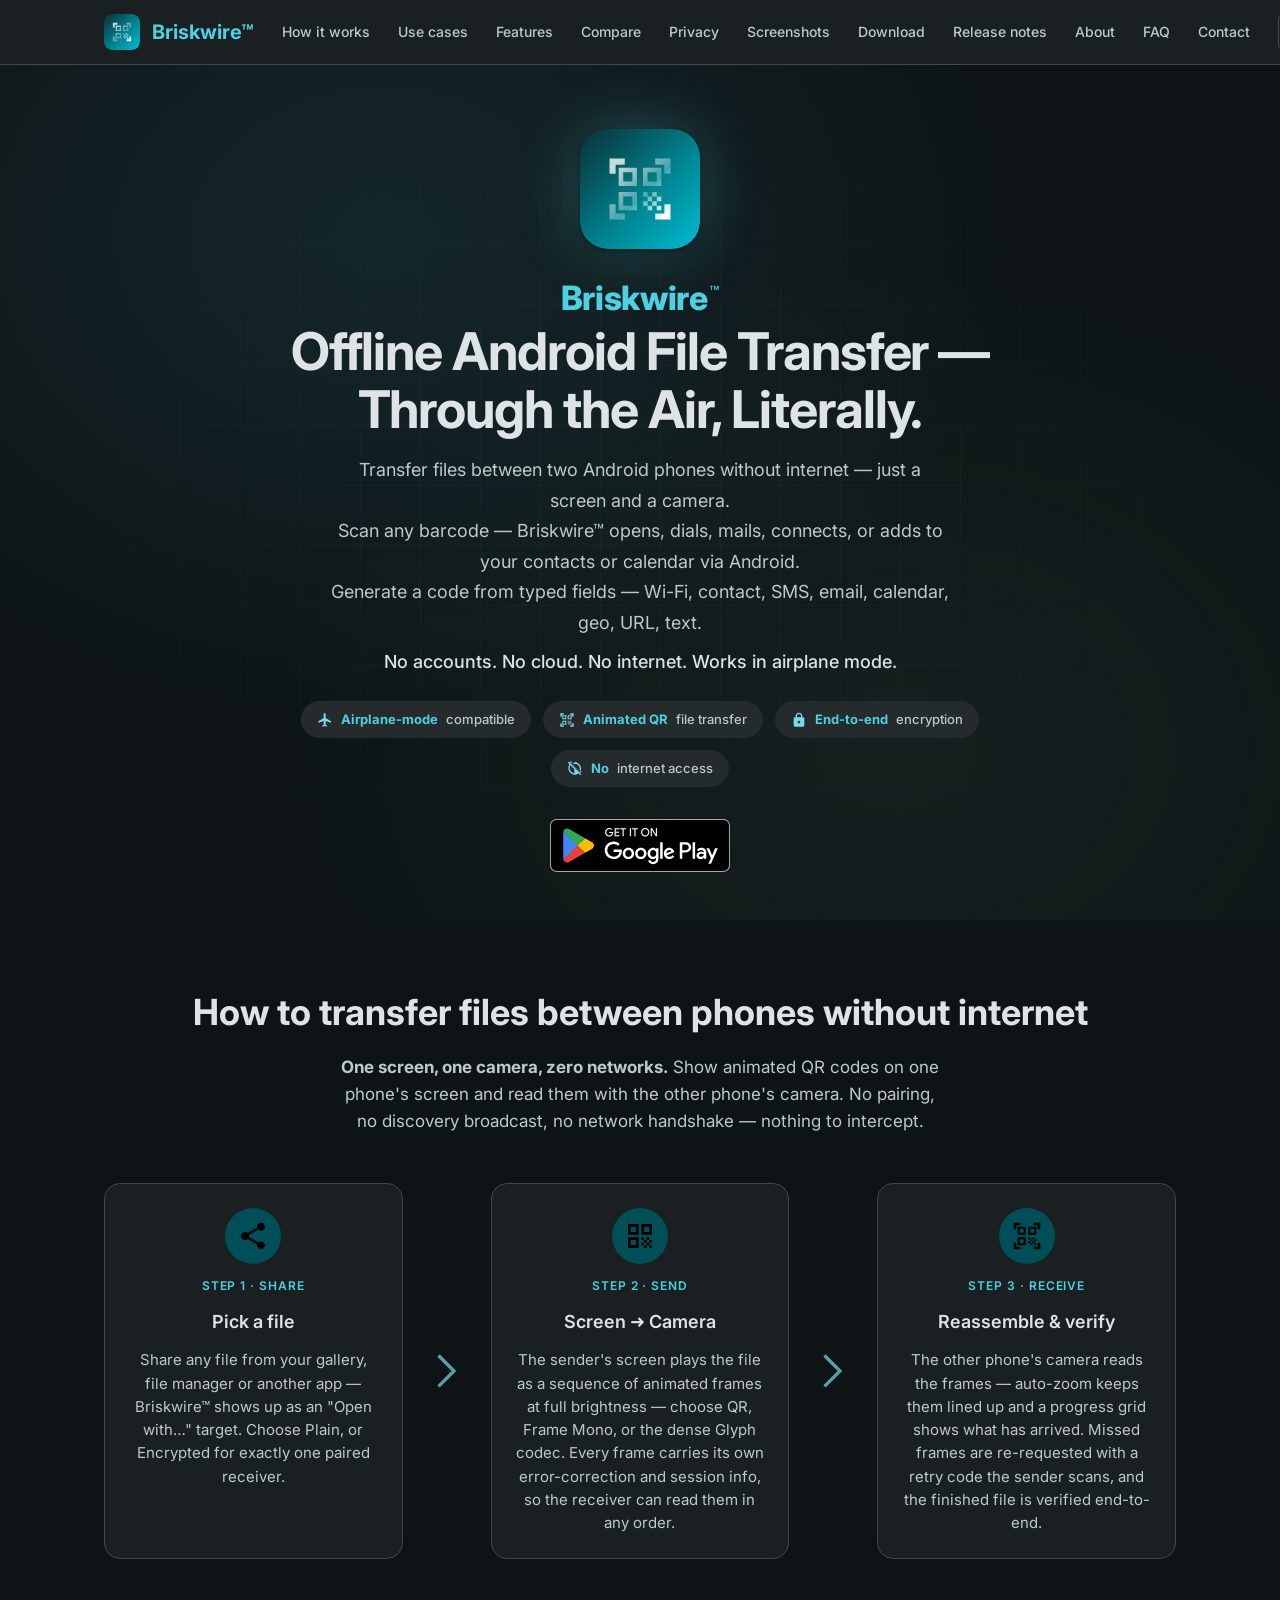
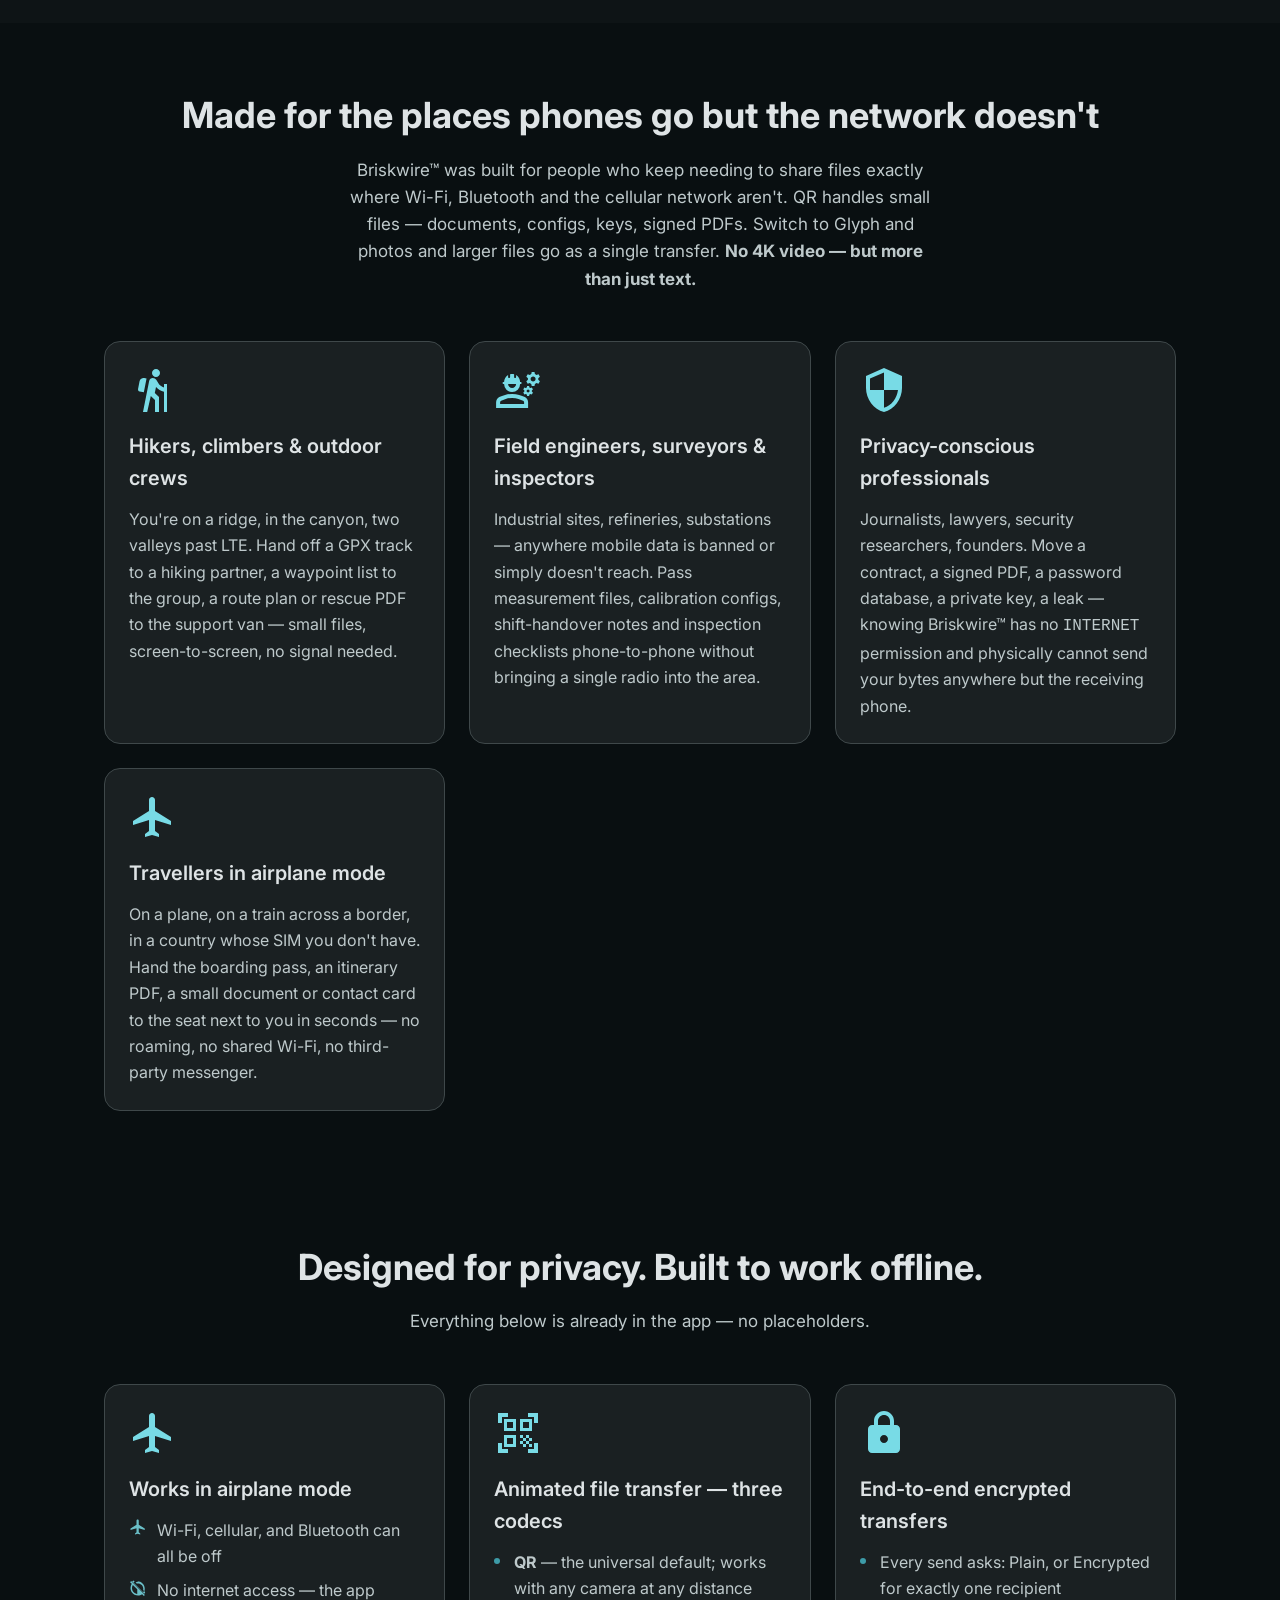
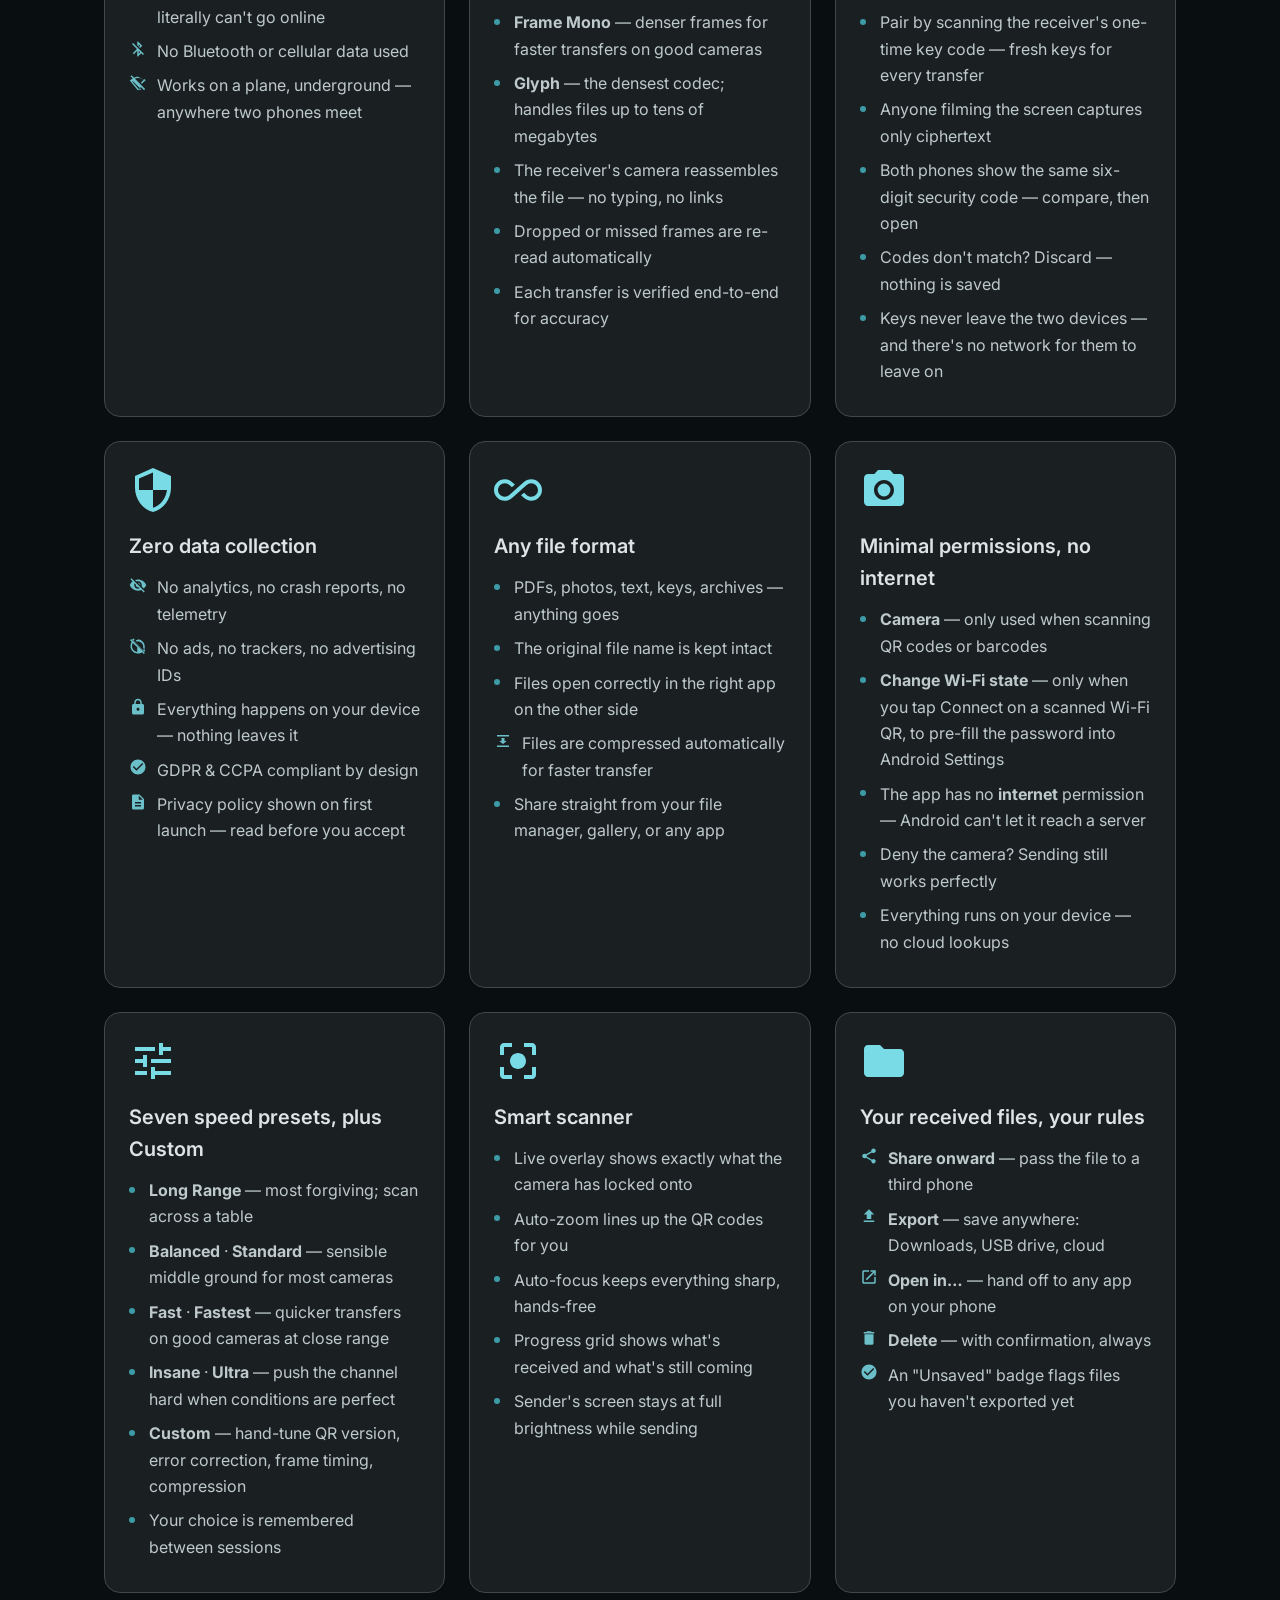
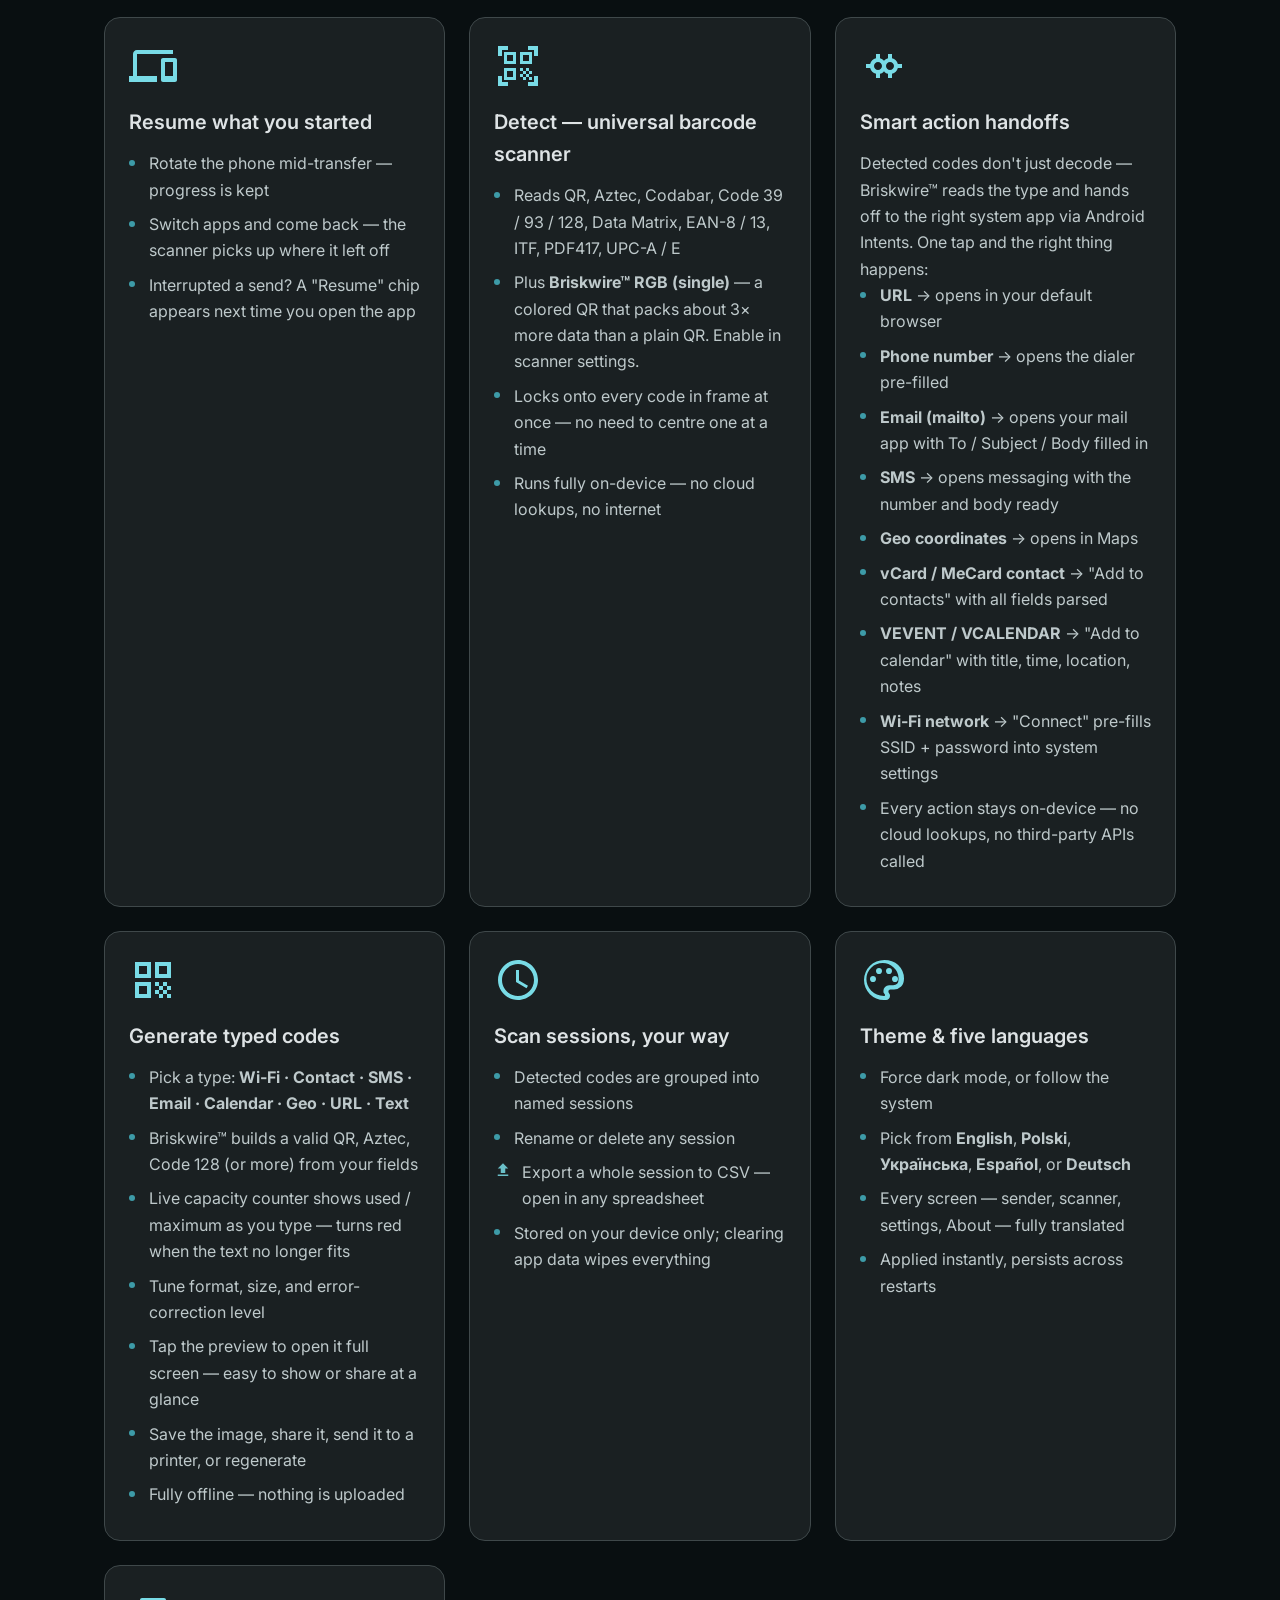
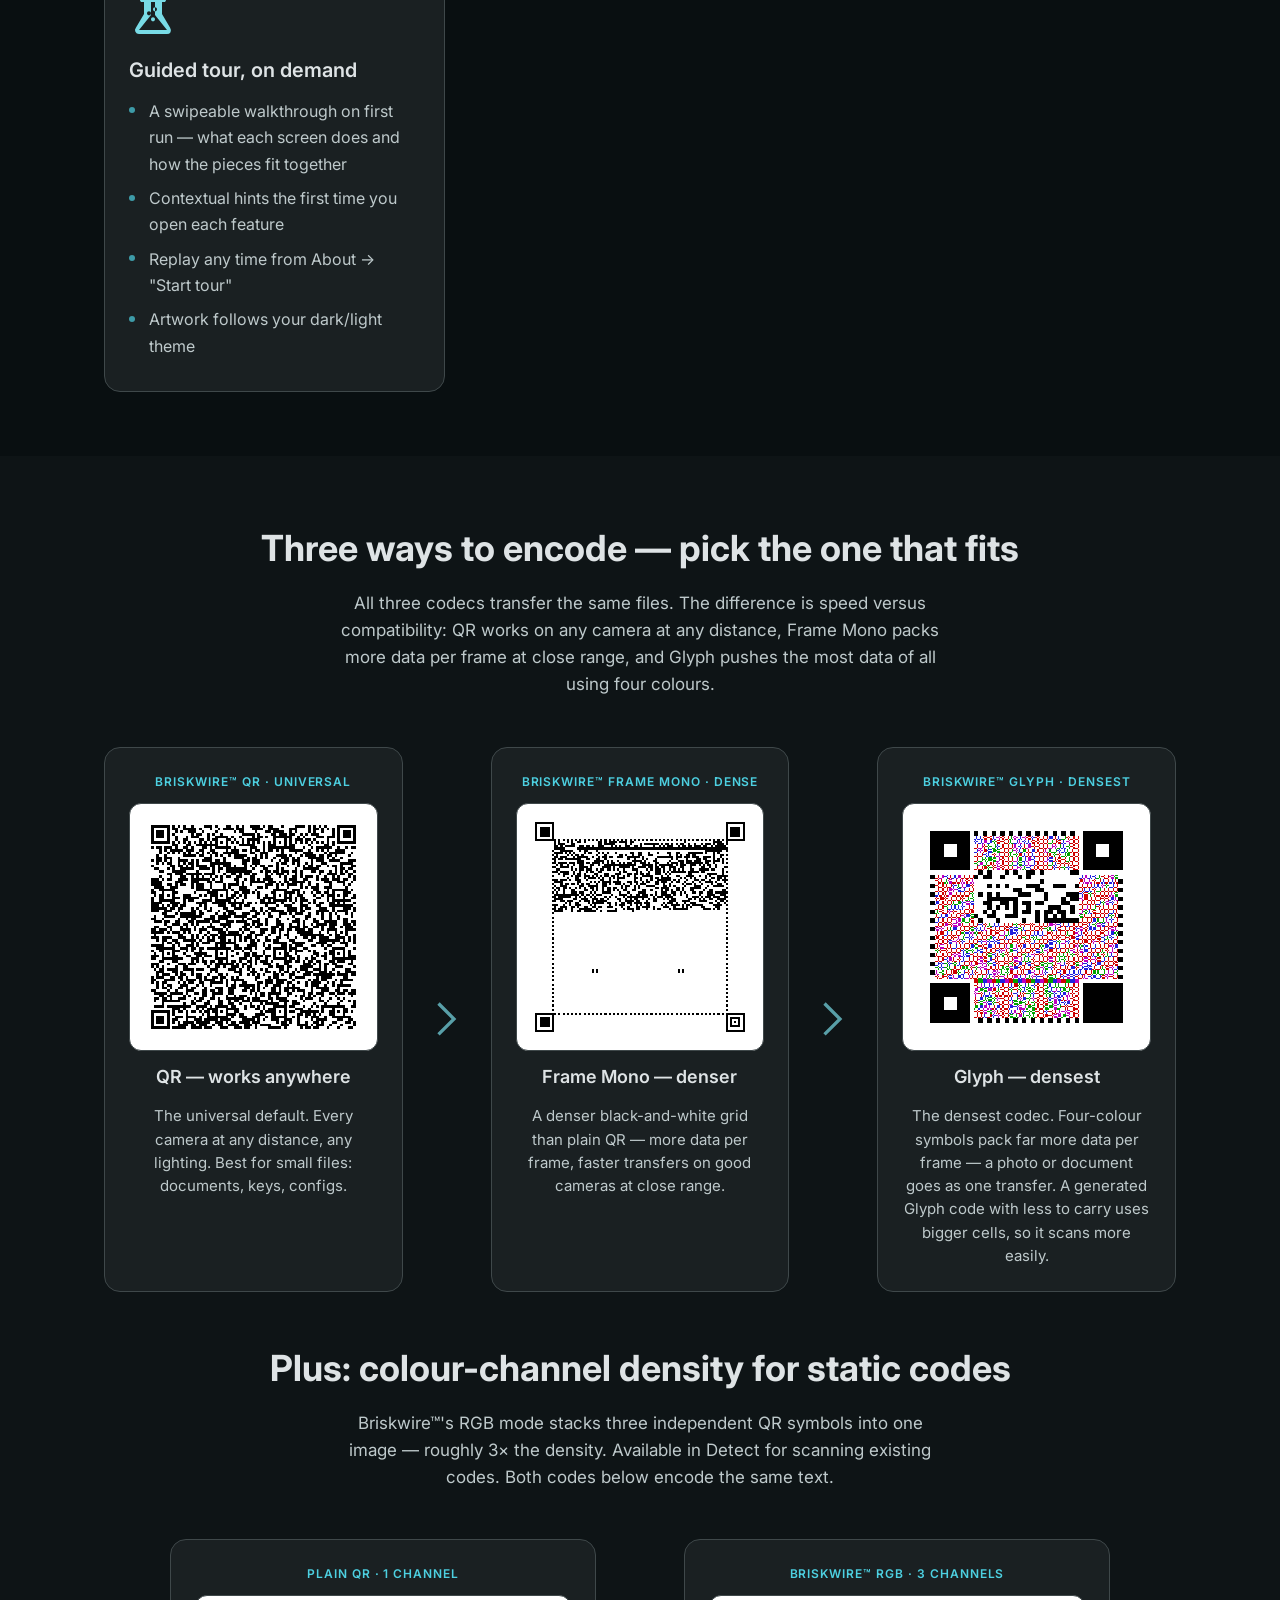
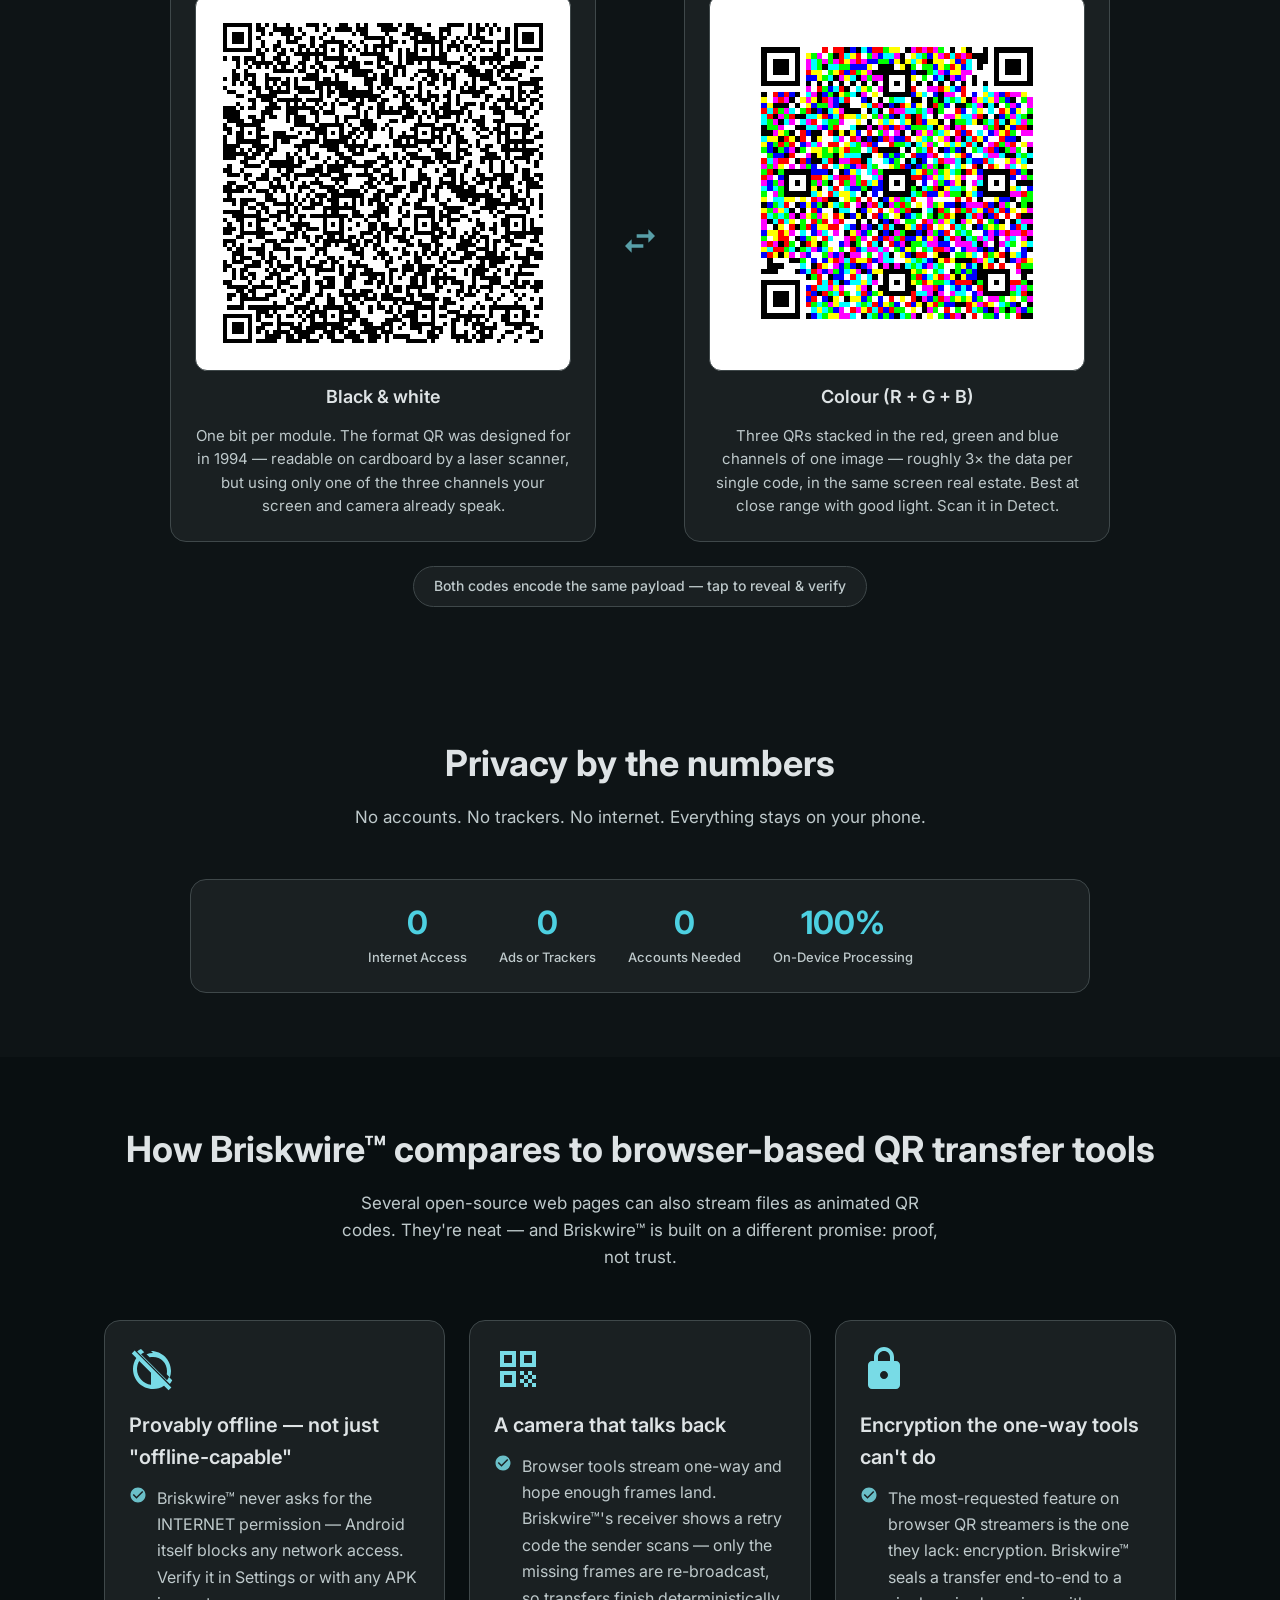
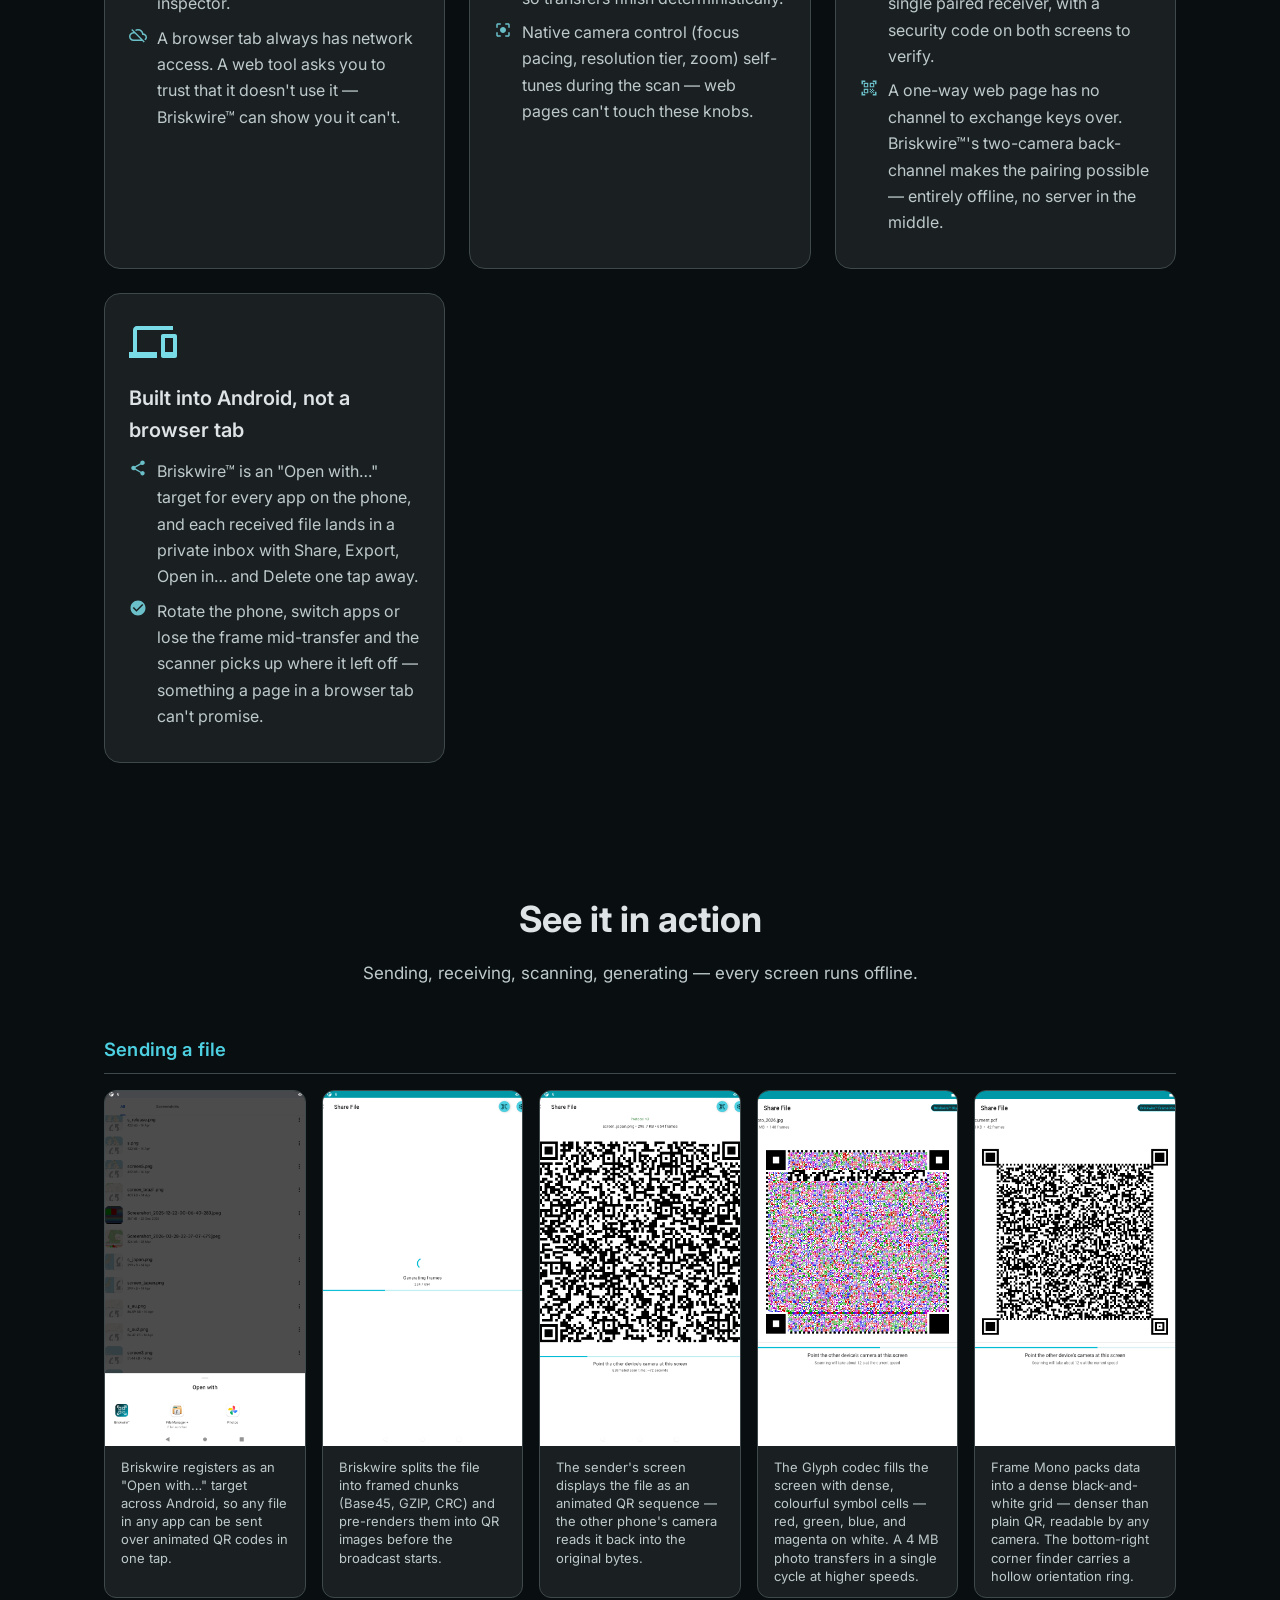
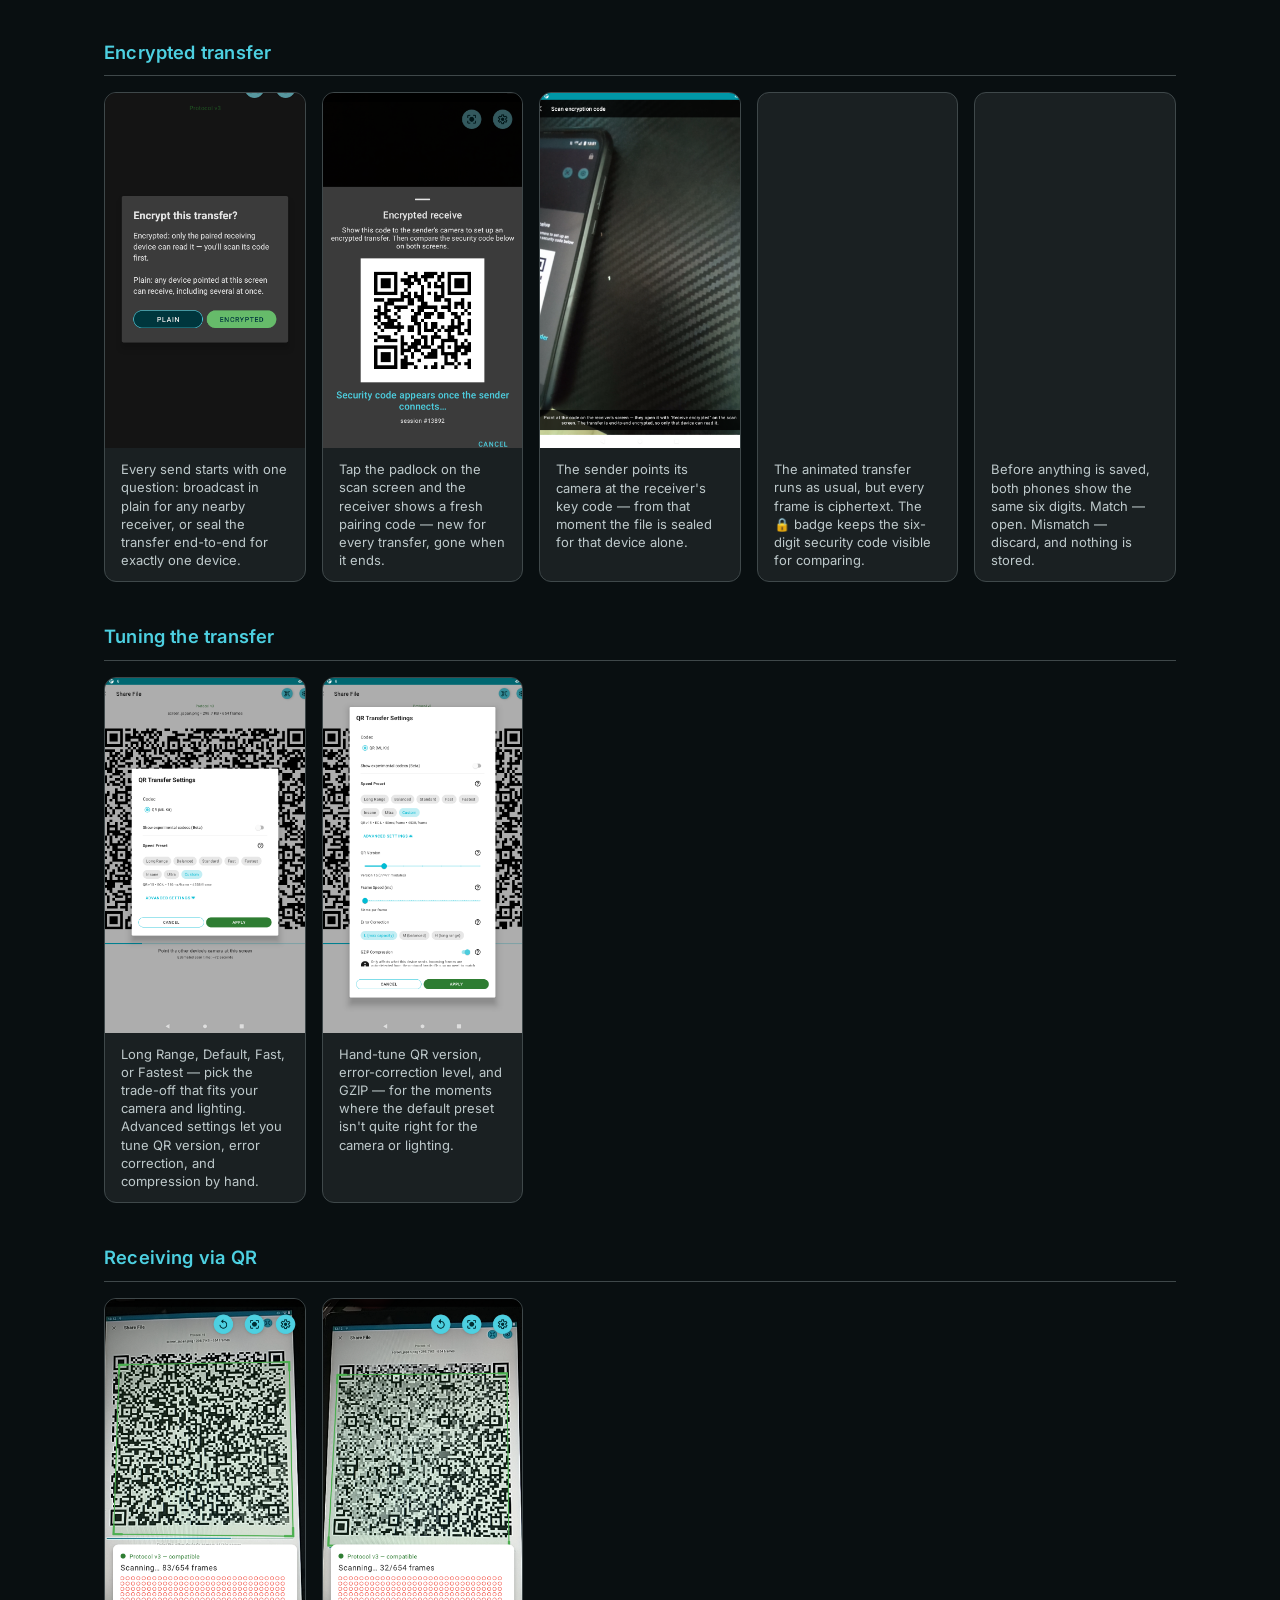
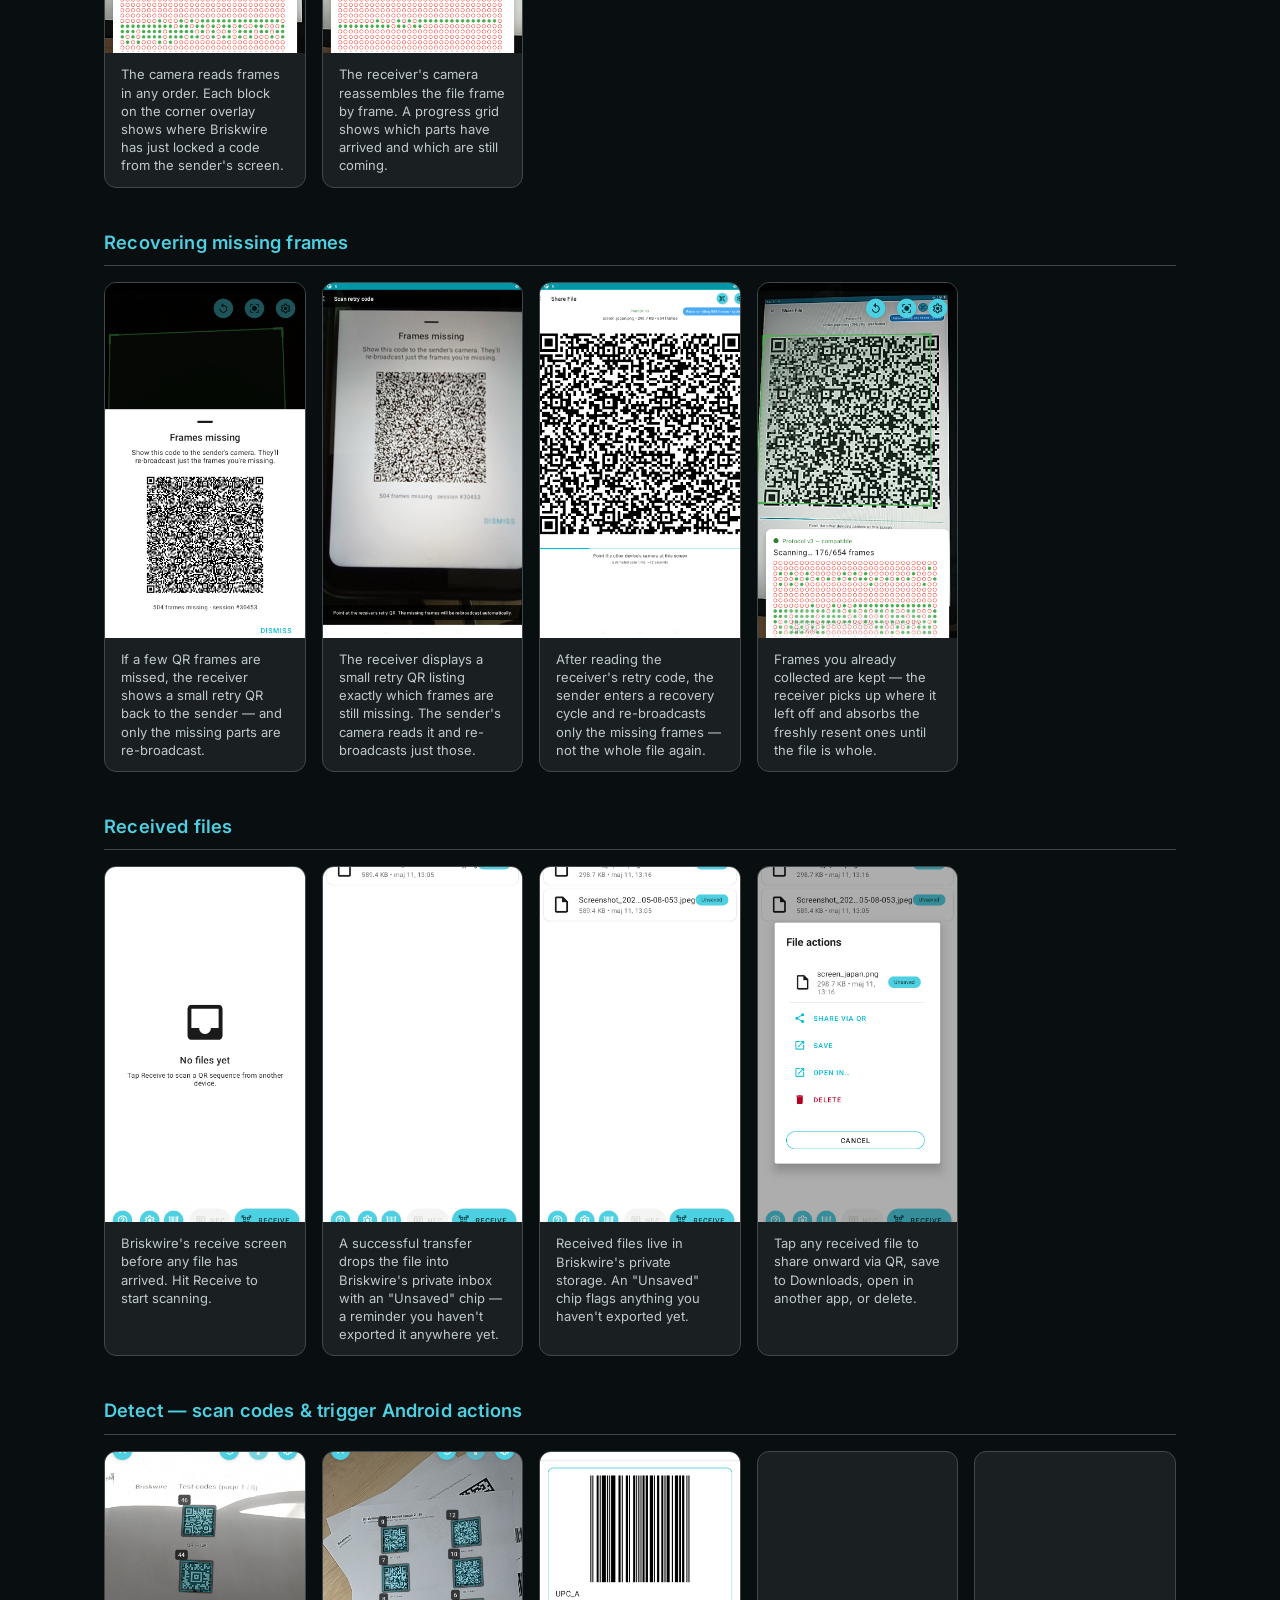
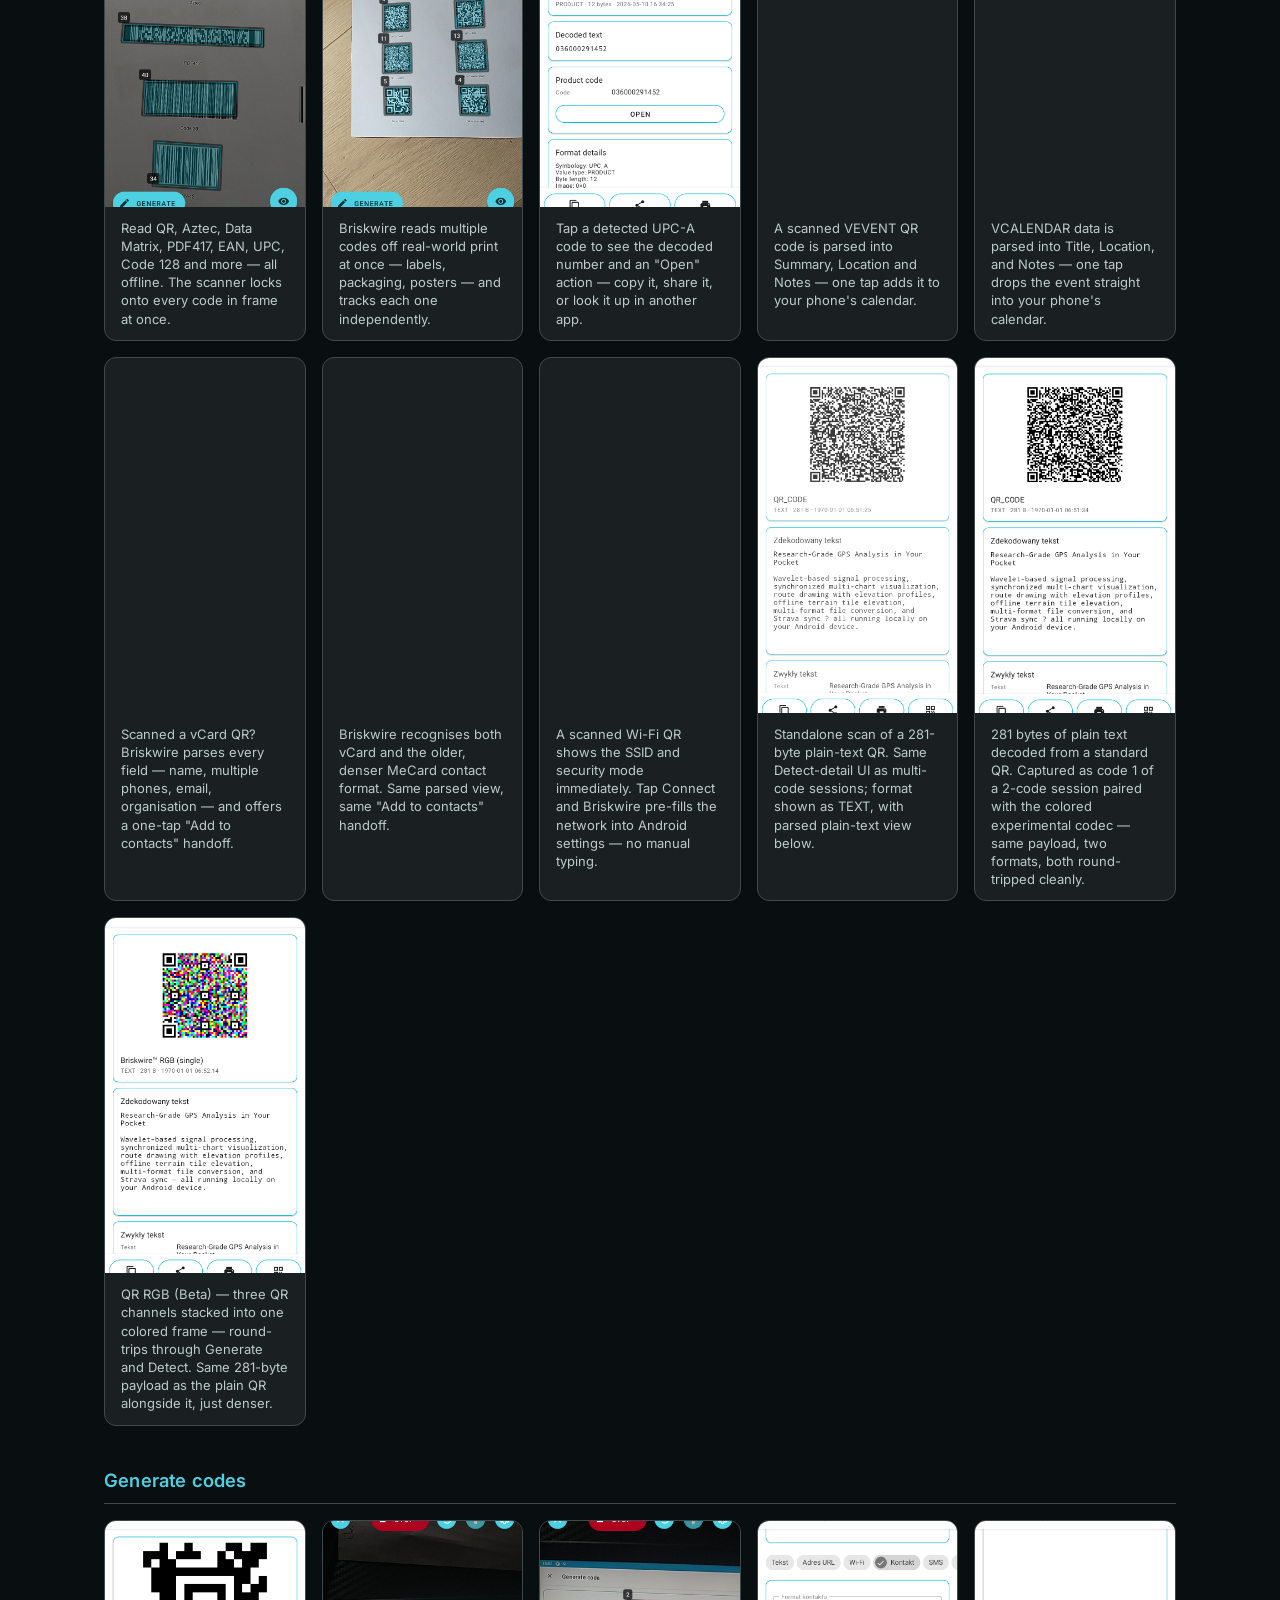
==== commit 2c3475cf: "." ====
--- a/index.html
+++ b/index.html
@@ -178,7 +178,7 @@
           },
           "inLanguage": "en",
           "datePublished": "2026-05-17T12:25:56+02:00",
-          "dateModified": "2026-10-25T00:00:00+02:00"
+          "dateModified": "2026-10-26T00:00:00+01:00"
         },
         {
           "@type": "CreativeWork",
@@ -258,7 +258,7 @@
           "operatingSystem": "Android 11+",
           "applicationCategory": "UtilitiesApplication",
           "applicationSubCategory": "File transfer, Barcode scanner",
-          "softwareVersion": "3.0.2",
+          "softwareVersion": "3.1.0",
           "permissions": "Camera, Change Wi-Fi state — no INTERNET permission",
           "isAccessibleForFree": false,
           "inLanguage": [
@@ -298,7 +298,7 @@
             "Five languages: English, Polish, Ukrainian, Spanish, German",
             "Guided tour"
           ],
-          "dateModified": "2026-10-25T00:00:00+02:00",
+          "dateModified": "2026-10-26T00:00:00+01:00",
           "additionalType": "https://schema.org/MobileApplication"
         }
       ]
@@ -741,7 +741,7 @@
                 <div class="flow-steps flow-steps--three">
                     <div class="flow-step fade-in-up">
                         <span class="flow-step-label">Briskwire™ QR &middot; universal</span>
-                        <img src="screenshots/code_1791547336431.png" alt="Briskwire QR codec frame — standard black-and-white QR pattern" class="rgb-compare-img" width="267" height="267" loading="lazy">
+                        <img src="screenshots/code_1791547336431.png" alt="Briskwire QR codec frame — standard black-and-white QR pattern" class="rgb-compare-img" width="512" height="512" loading="lazy">
                         <h3>QR — works anywhere</h3>
                         <p>The universal default. Every camera at any distance, any lighting. Best for small files: documents, keys, configs.</p>
                     </div>
@@ -750,7 +750,7 @@
                     </div>
                     <div class="flow-step fade-in-up">
                         <span class="flow-step-label">Briskwire™ Frame Mono &middot; dense</span>
-                        <img src="screenshots/frame_mono_tile.png" alt="Briskwire Frame Mono codec frame — dense black-and-white grid with hollow orientation ring on bottom-right finder" class="rgb-compare-img" width="664" height="664" loading="lazy">
+                        <img src="screenshots/frame_mono_tile.png" alt="Briskwire Frame Mono codec frame — dense black-and-white grid with hollow orientation ring on bottom-right finder" class="rgb-compare-img" width="864" height="864" loading="lazy">
                         <h3>Frame Mono — denser</h3>
                         <p>A denser black-and-white grid than plain QR — more data per frame, faster transfers on good cameras at close range.</p>
                     </div>
@@ -759,9 +759,9 @@
                     </div>
                     <div class="flow-step fade-in-up">
                         <span class="flow-step-label">Briskwire™ Glyph &middot; densest</span>
-                        <img src="screenshots/frame_glyph_tile.png" alt="Briskwire Glyph codec frame — colourful dense symbol grid in red, green, blue and magenta with corner fiducials" class="rgb-compare-img" width="664" height="664" loading="lazy">
+                        <img src="screenshots/frame_glyph_tile.png" alt="Briskwire Glyph codec frame — red, green, blue and magenta symbol cells on white with black corner fiducials, drawn with large cells because the sample text is short" class="rgb-compare-img" width="832" height="832" loading="lazy">
                         <h3>Glyph — densest</h3>
-                        <p>The densest codec. Four-colour symbols pack far more data per frame — a photo or document goes as one transfer.</p>
+                        <p>The densest codec. Four-colour symbols pack far more data per frame — a photo or document goes as one transfer. A generated Glyph code with less to carry uses bigger cells, so it scans more easily.</p>
                     </div>
                 </div>
 
@@ -772,7 +772,7 @@
                 <div class="flow-steps">
                     <div class="flow-step fade-in-up">
                         <span class="flow-step-label">Plain QR &middot; 1 channel</span>
-                        <img src="screenshots/code_1791547336431.png" alt="Standard black-and-white QR code carrying the sample payload" class="rgb-compare-img" width="267" height="267" loading="lazy">
+                        <img src="screenshots/code_1791547336431.png" alt="Standard black-and-white QR code carrying the sample payload" class="rgb-compare-img" width="512" height="512" loading="lazy">
                         <h3>Black &amp; white</h3>
                         <p>One bit per module. The format QR was designed for in 1994 &mdash; readable on cardboard by a laser scanner, but using only one of the three channels your screen and camera already speak.</p>
                     </div>
@@ -781,7 +781,7 @@
                     </div>
                     <div class="flow-step fade-in-up">
                         <span class="flow-step-label">Briskwire™ RGB &middot; 3 channels</span>
-                        <img src="screenshots/code_1779011893976.png" alt="Briskwire RGB colour QR code carrying the same payload in three stacked channels" class="rgb-compare-img" width="256" height="256" loading="lazy">
+                        <img src="screenshots/code_1779011893976.png" alt="Briskwire RGB colour QR code carrying the same payload in three stacked channels" class="rgb-compare-img" width="512" height="512" loading="lazy">
                         <h3>Colour (R + G + B)</h3>
                         <p>Three QRs stacked in the red, green and blue channels of one image &mdash; roughly 3&times; the data per single code, in the same screen real estate. Best at close range with good light. Scan it in Detect.</p>
                     </div>
@@ -790,7 +790,7 @@
                     <summary>Both codes encode the same payload &mdash; tap to reveal &amp; verify</summary>
                     <blockquote class="rgb-compare-payload">Briskwire&trade;
 File Transfer Through the Air &mdash; Literally.
-Move any file between two Android phones &mdash; just a screen and a camera, or a back-to-back NFC tap.
+Move any file between two Android phones &mdash; just a screen and a camera.
 Scan any barcode &mdash; Briskwire opens, dials, mails, connects, or adds to your contacts or calendar via Android.
 Generate a code from typed fields &mdash; Wi-Fi, contact, SMS, email, calendar, geo, URL, text.
 No accounts. No cloud. No internet. Works in airplane mode.</blockquote>
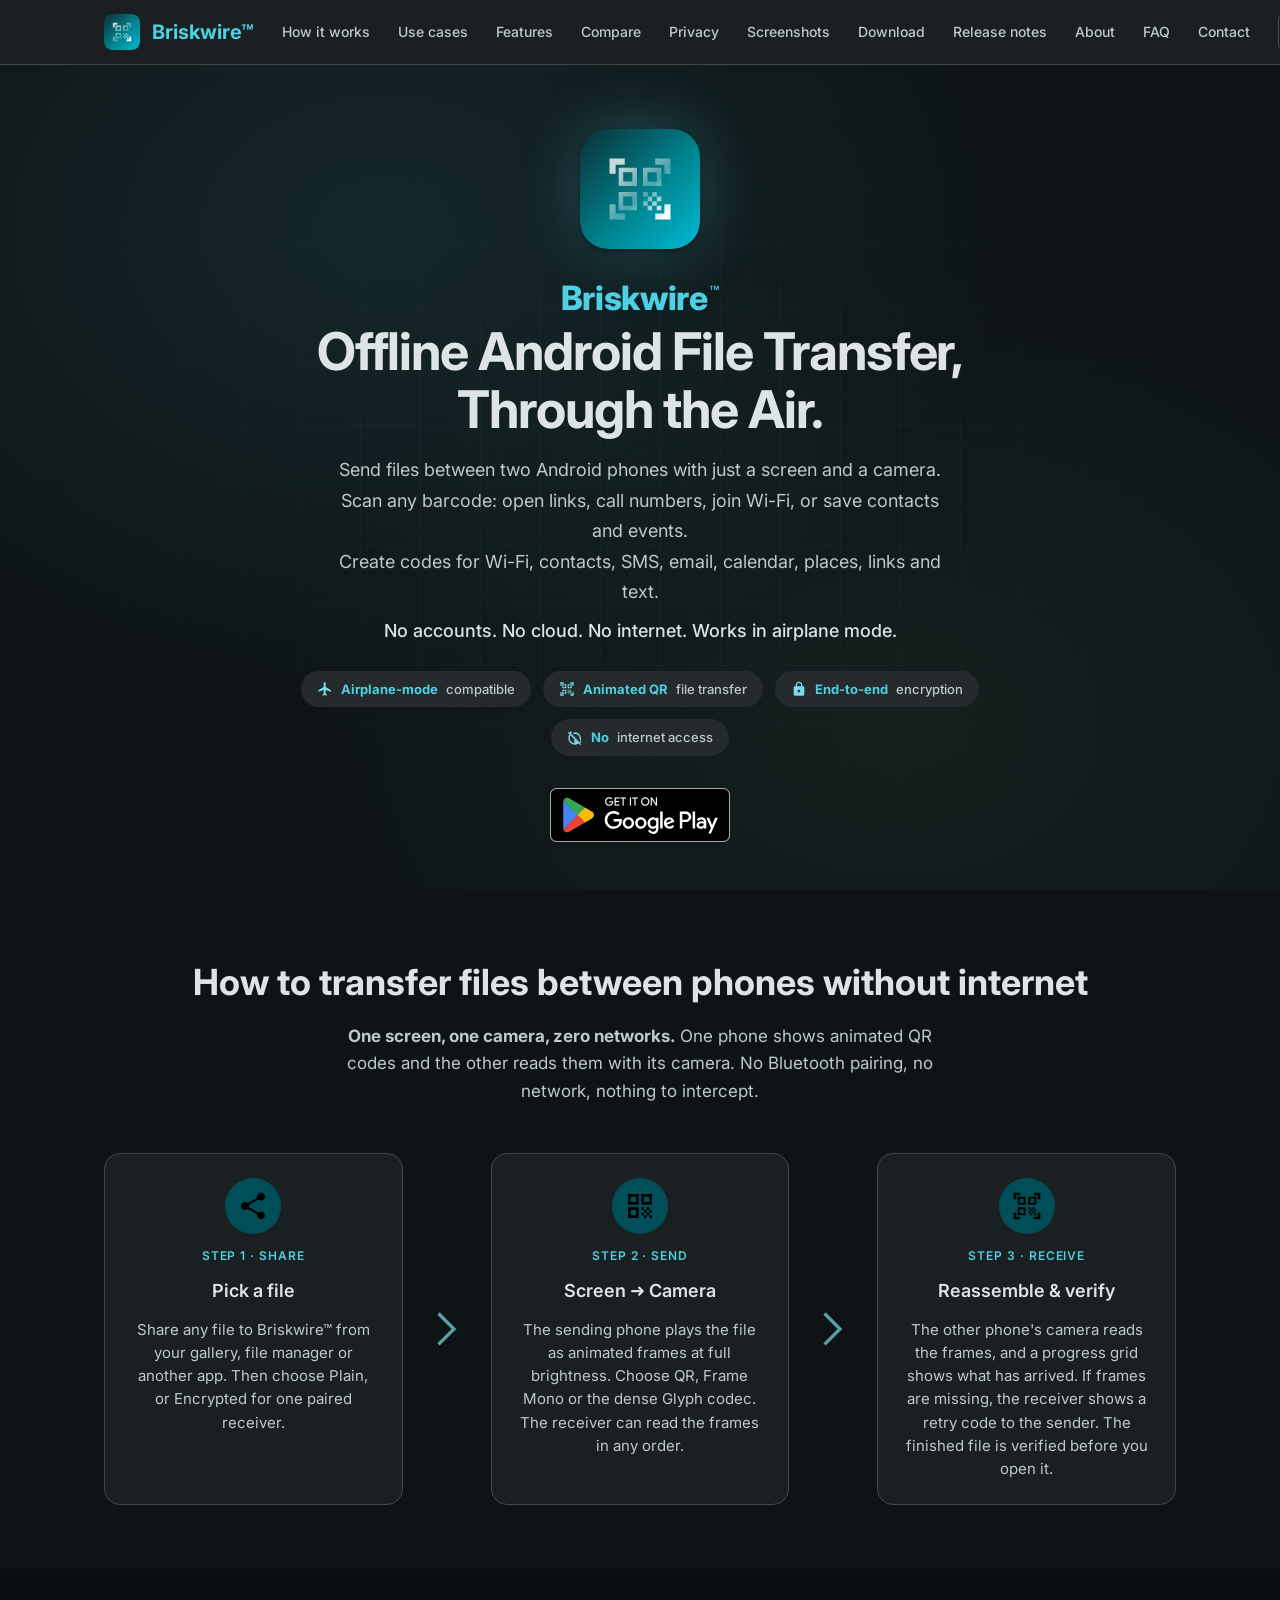
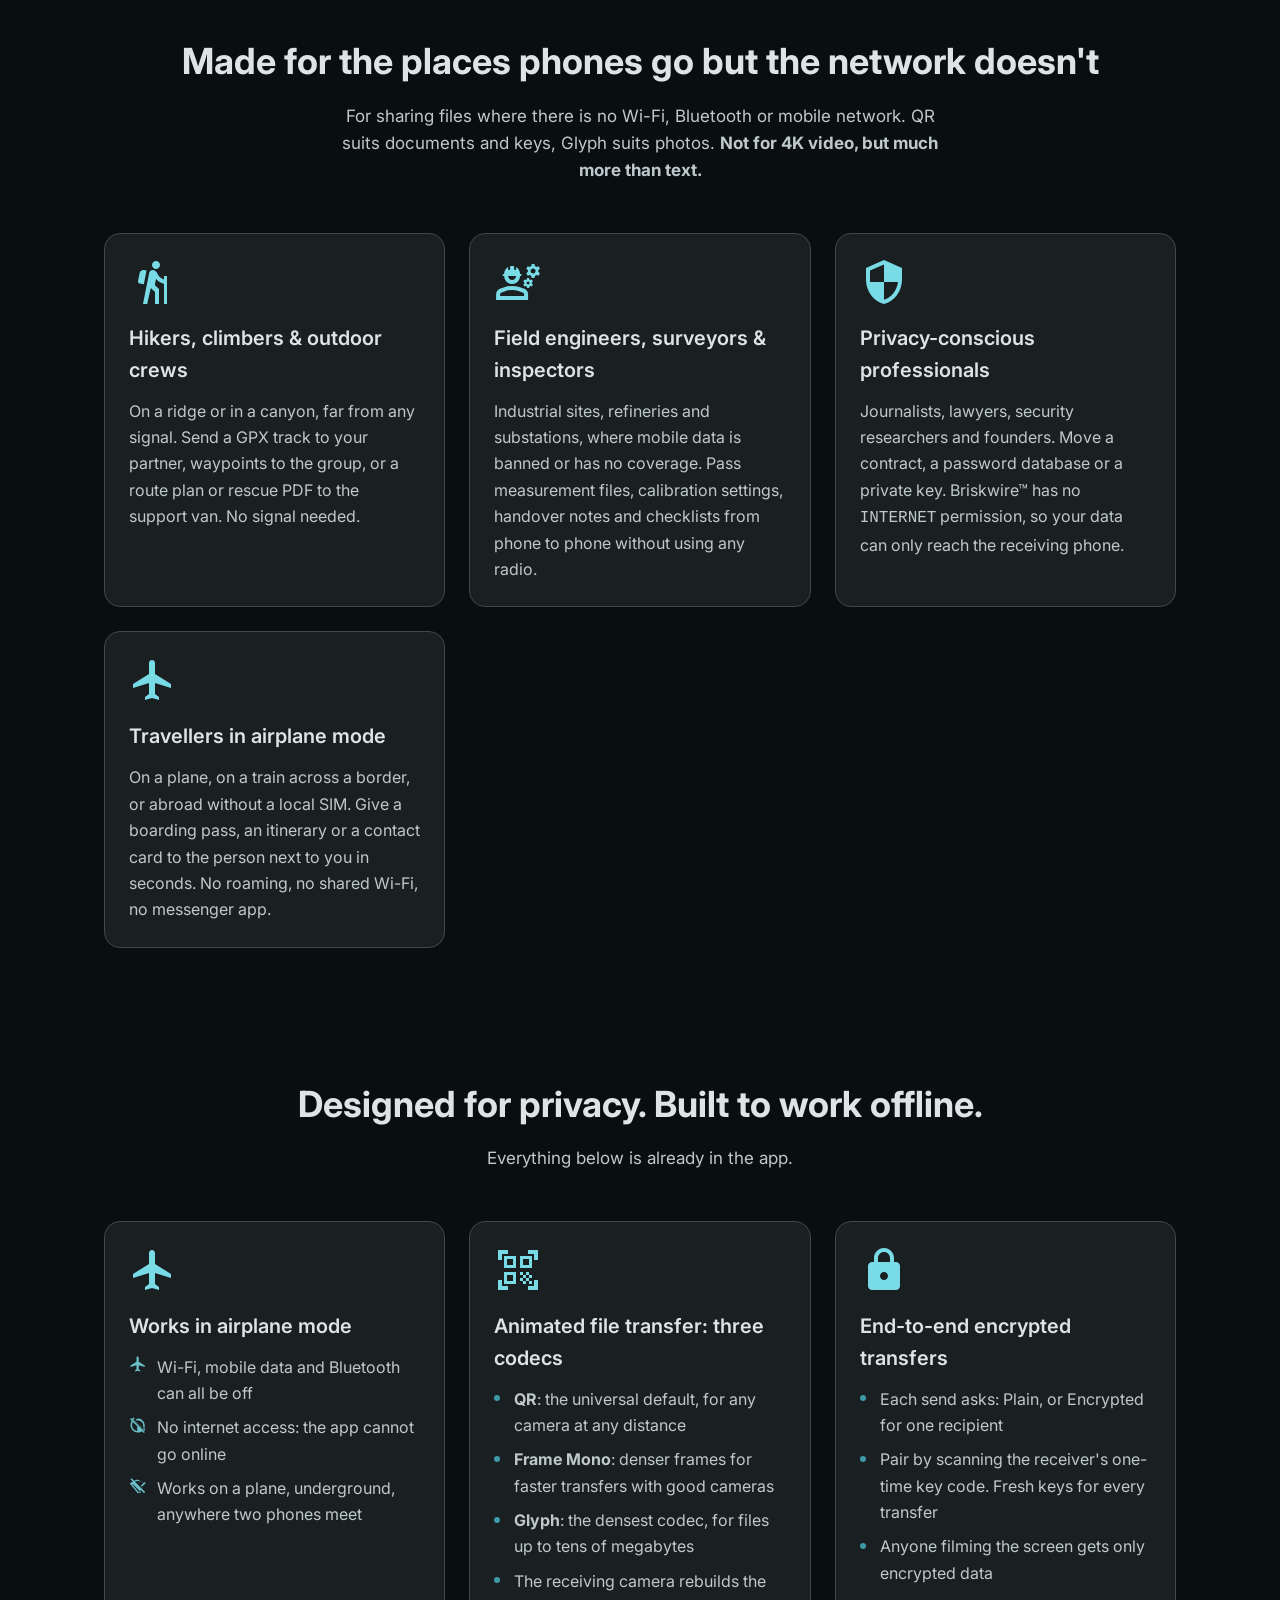
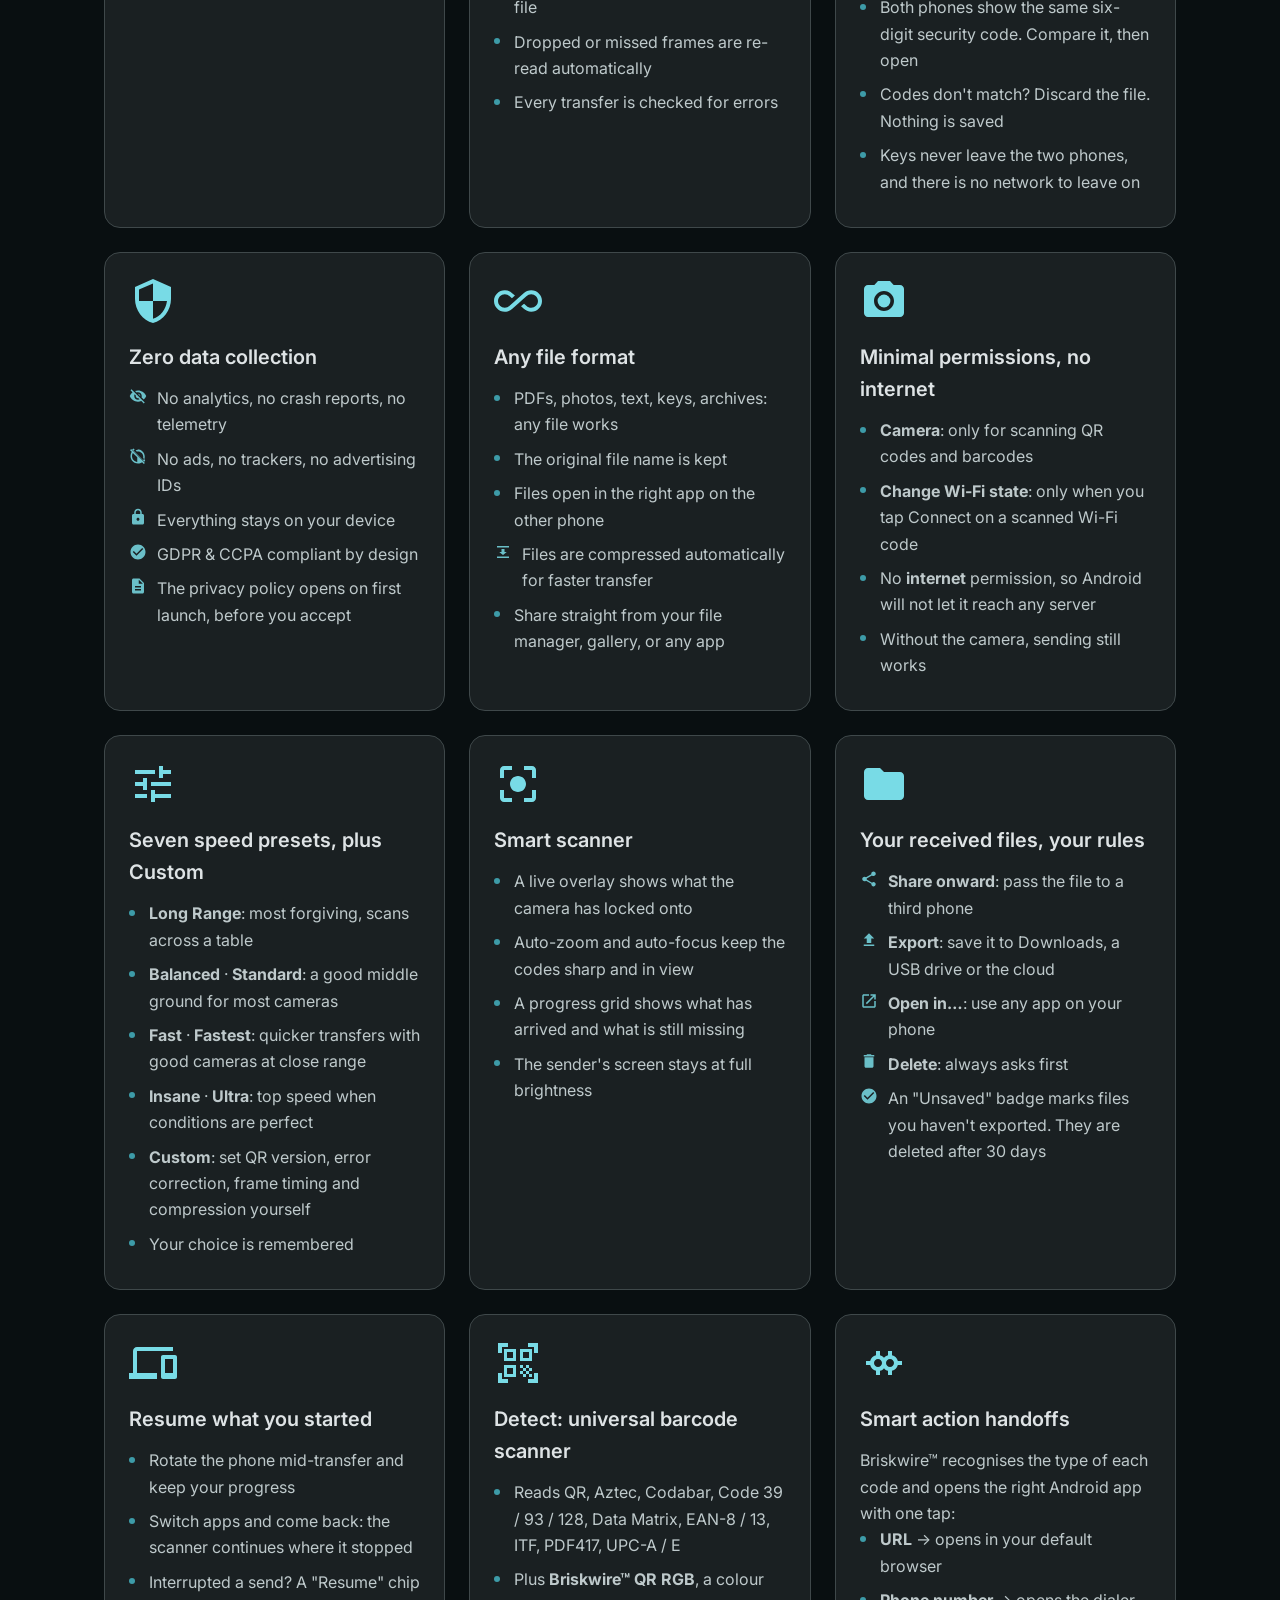
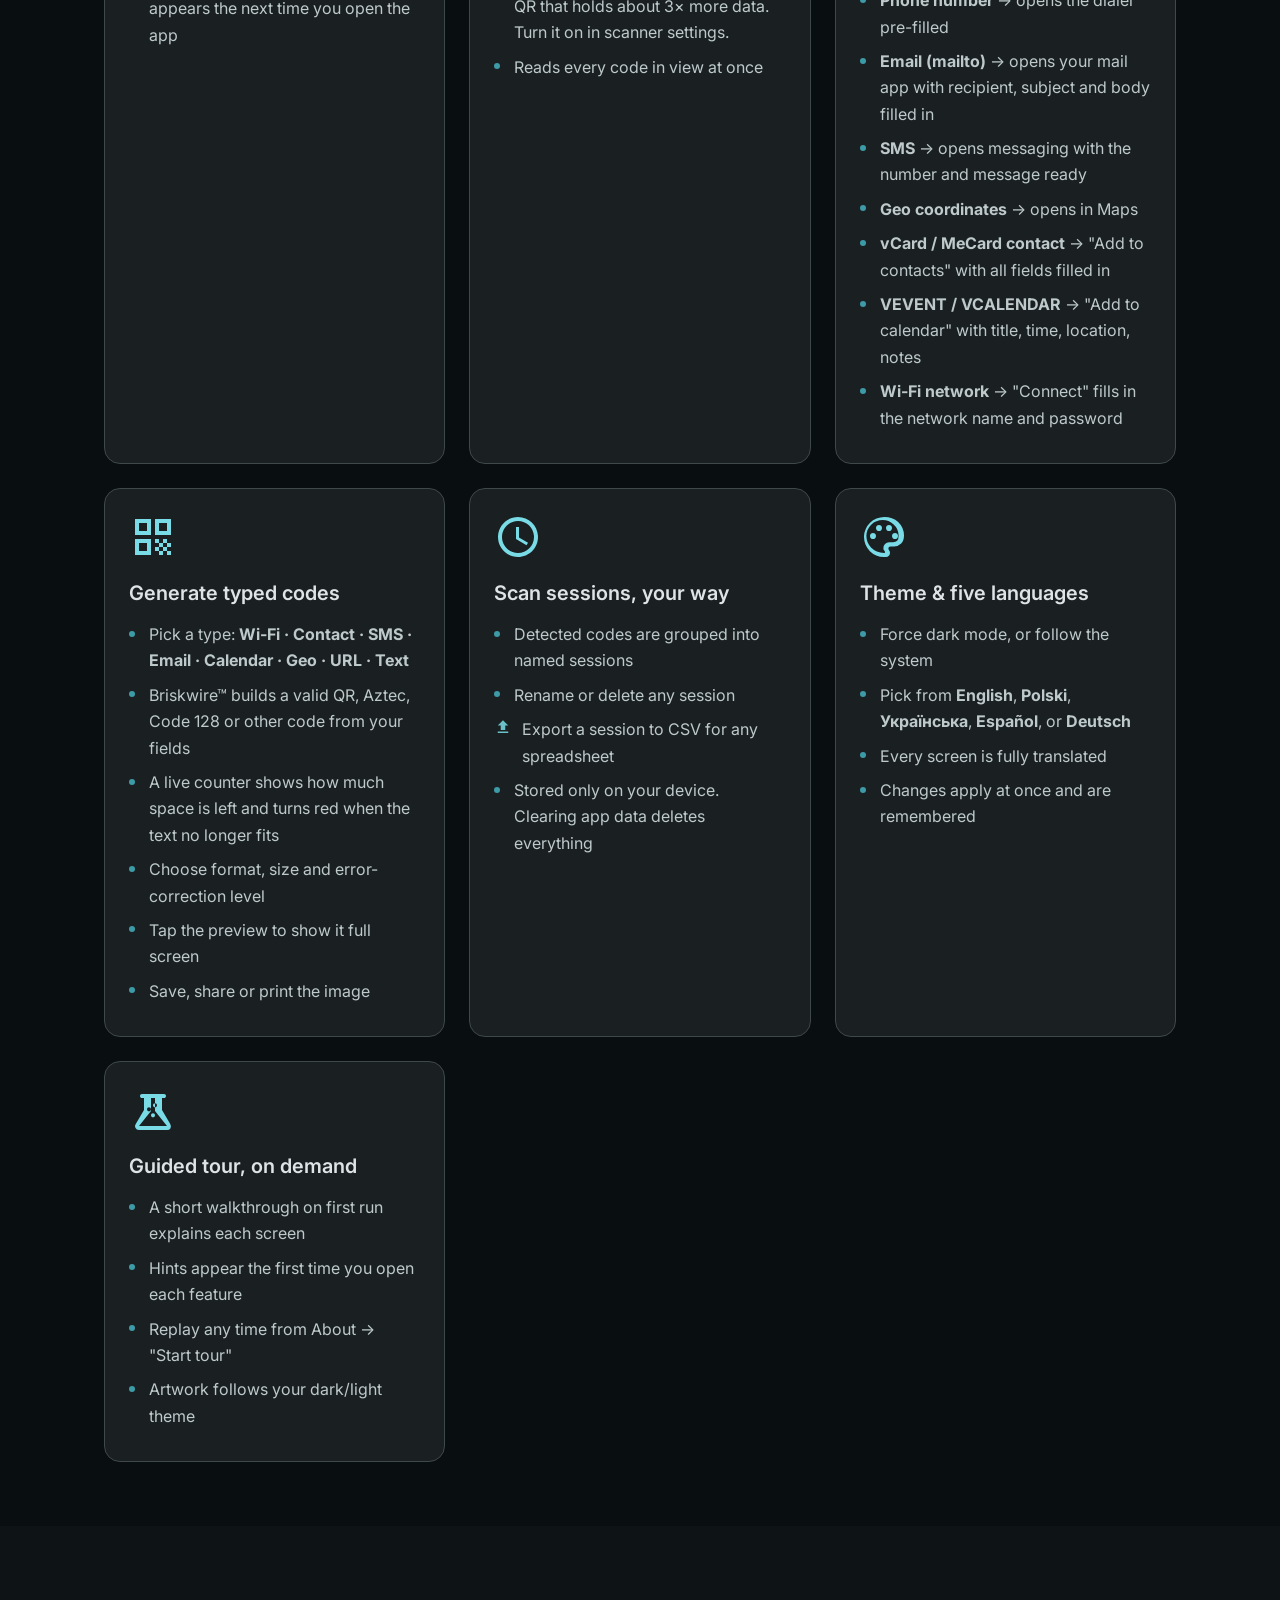
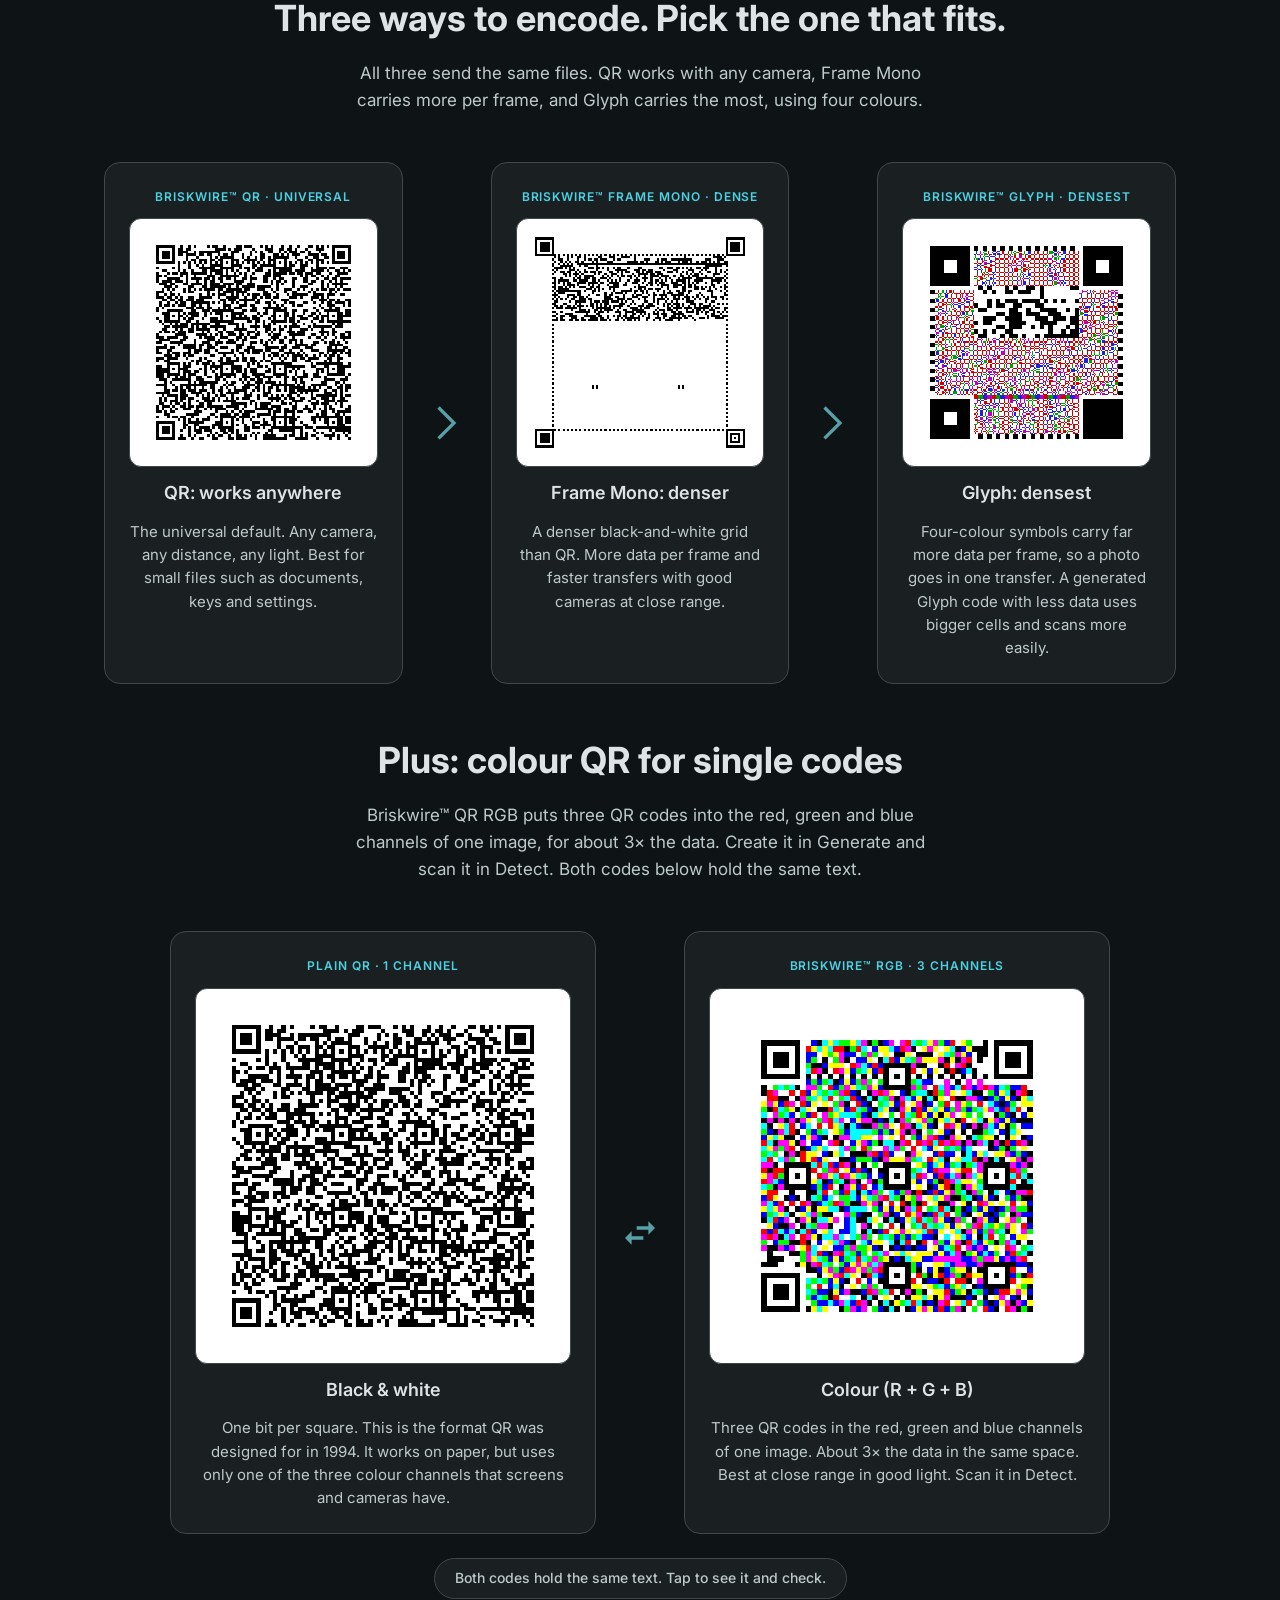
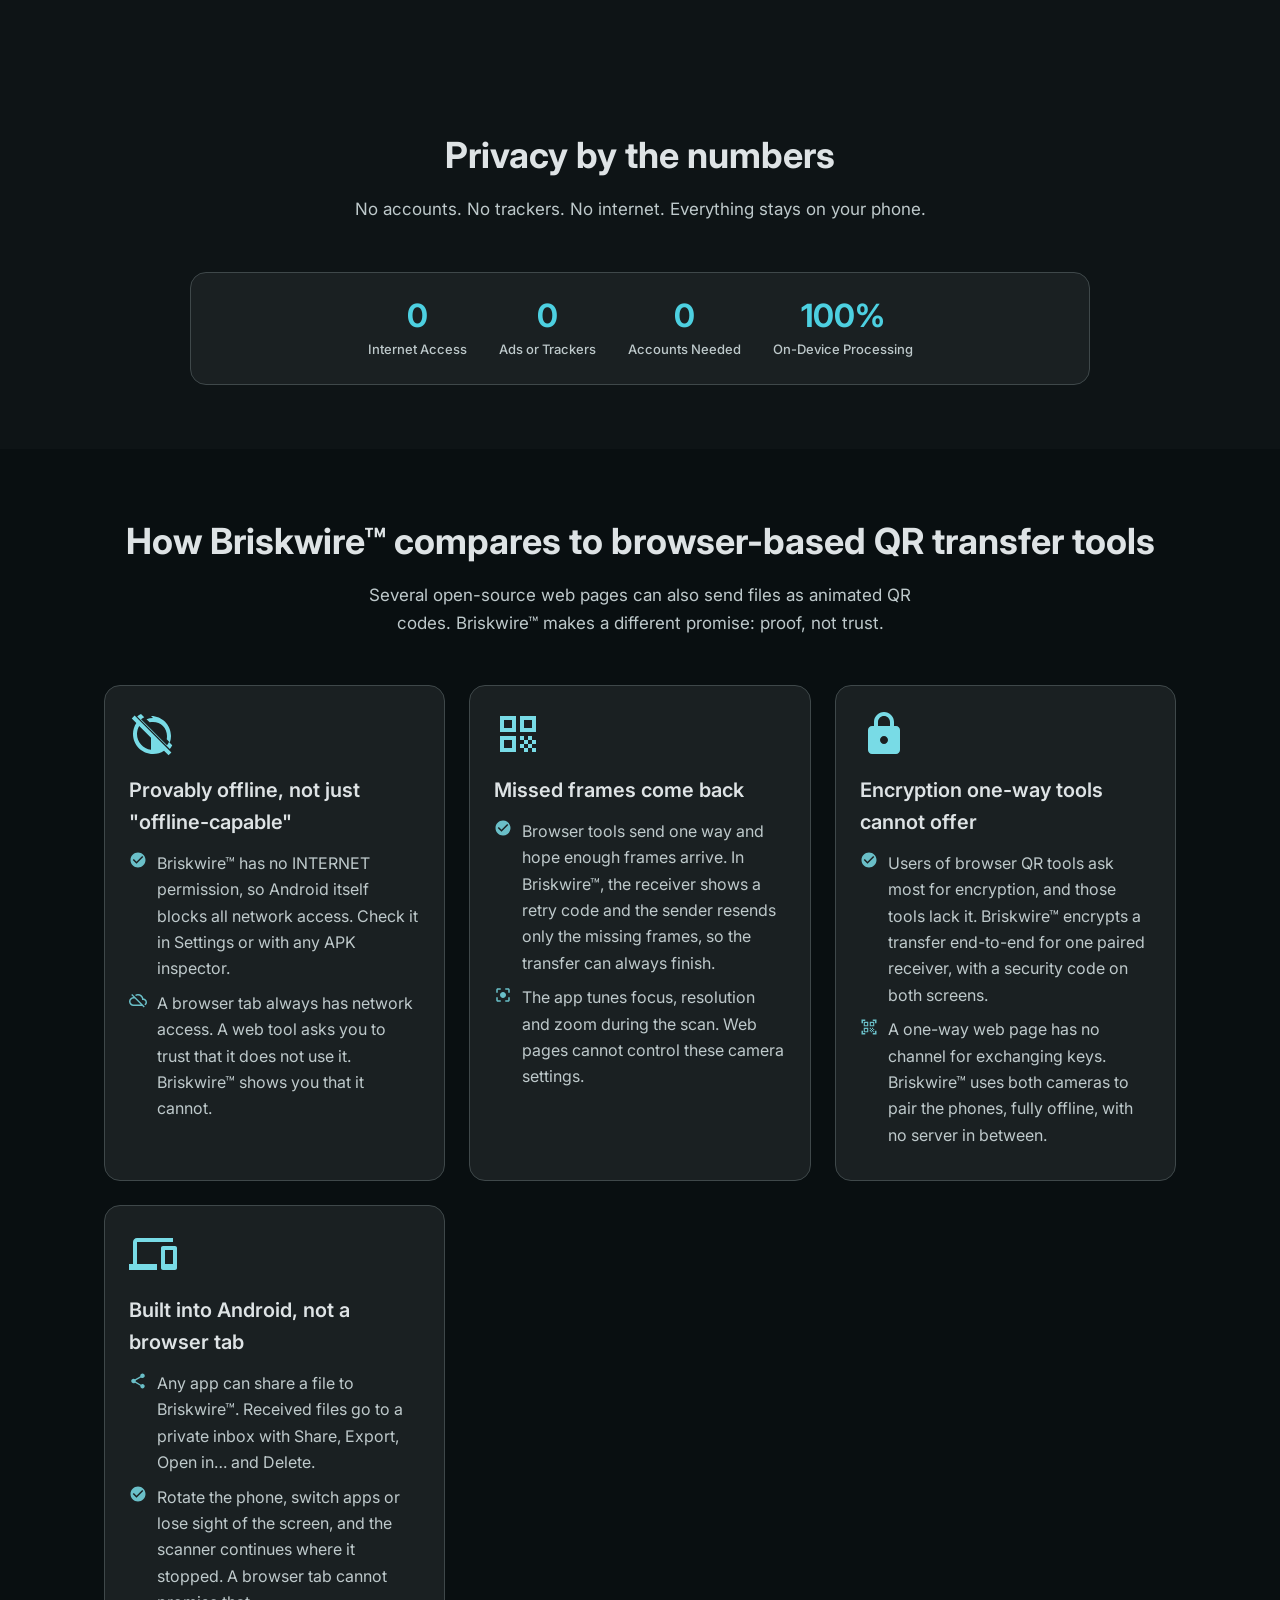
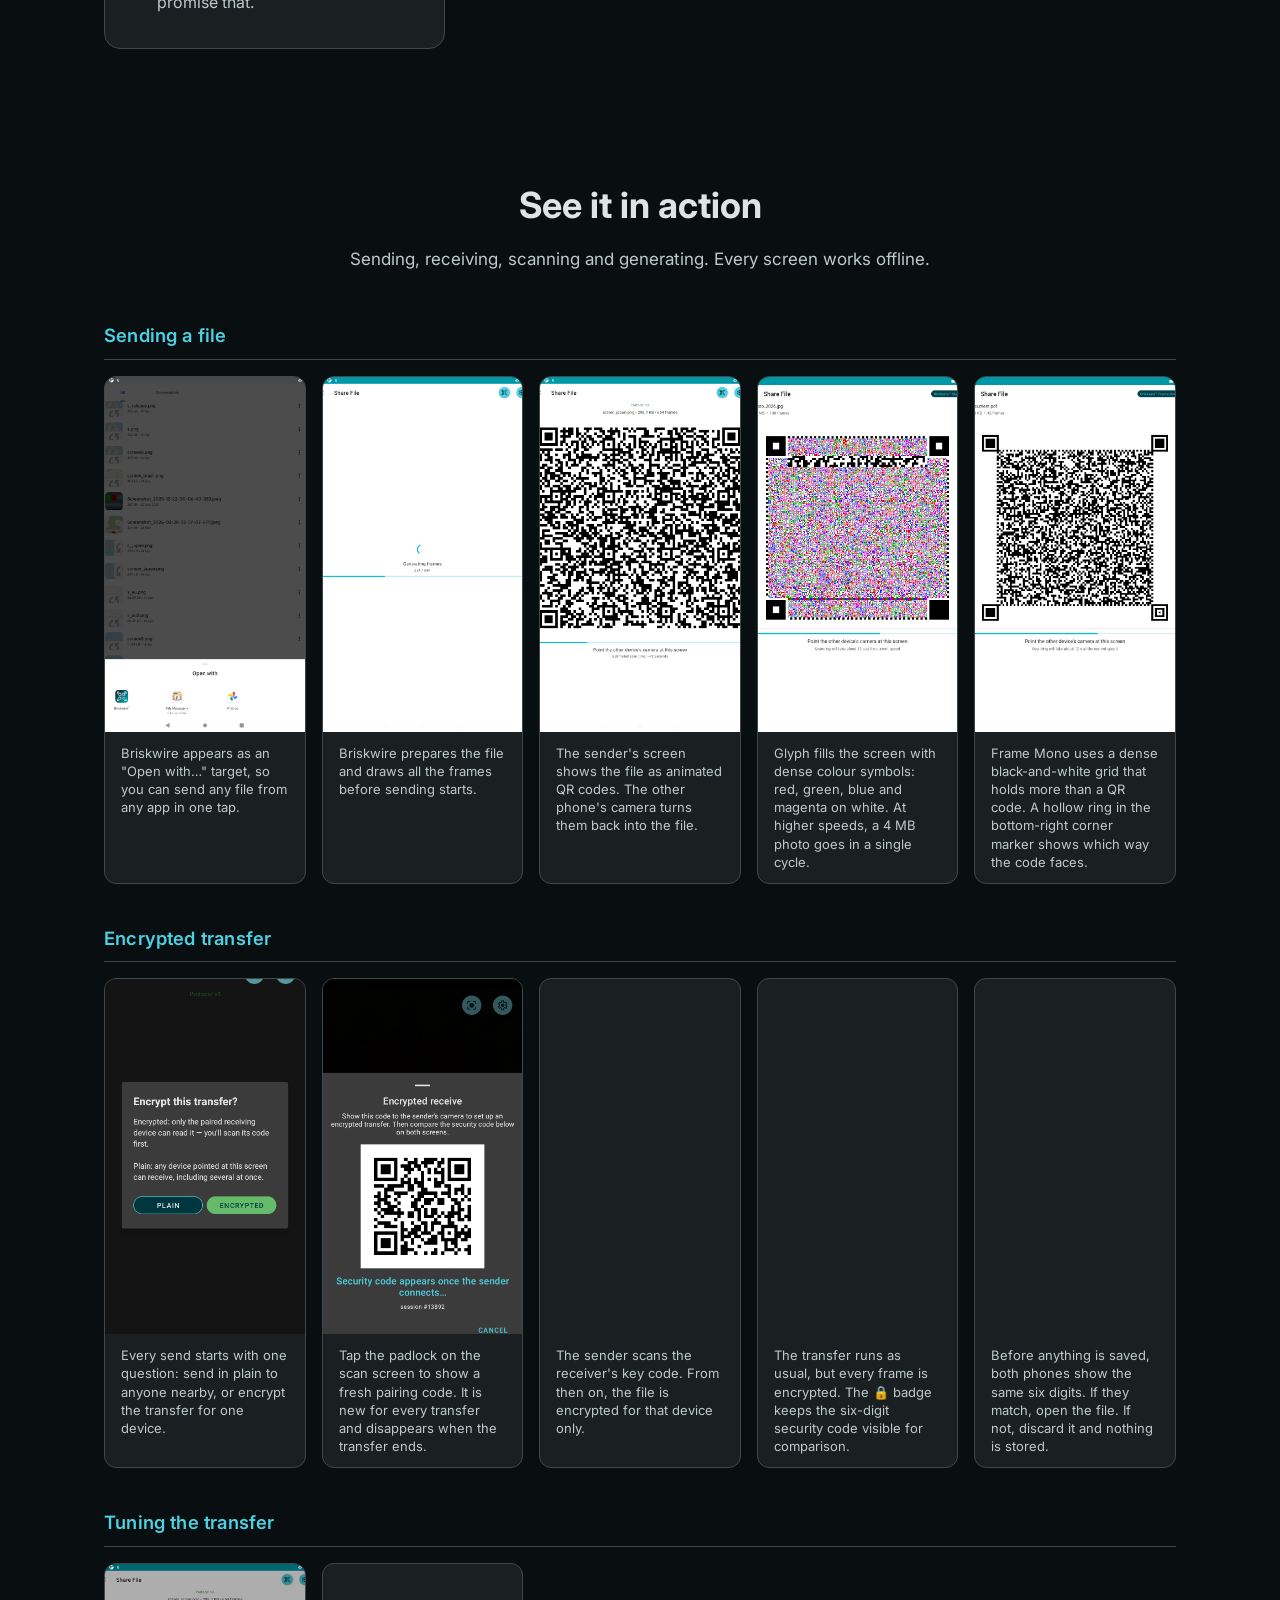
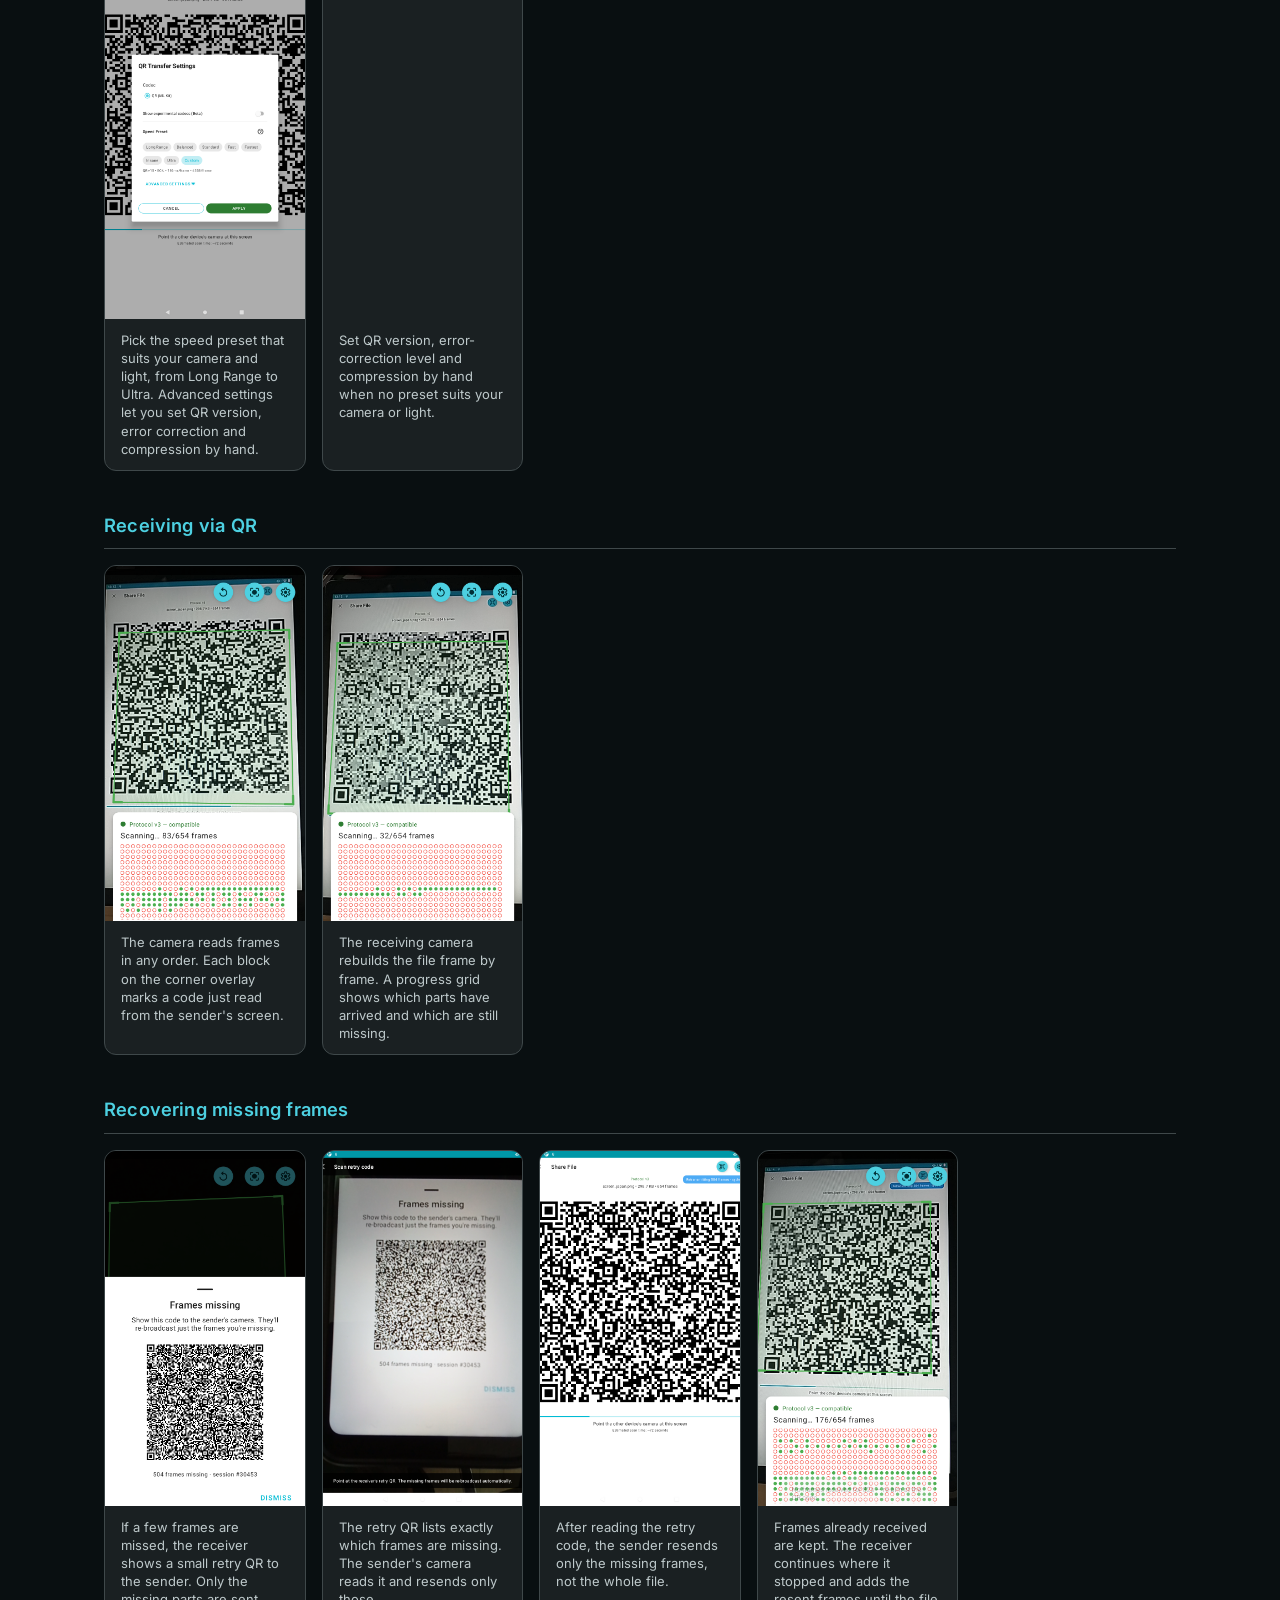
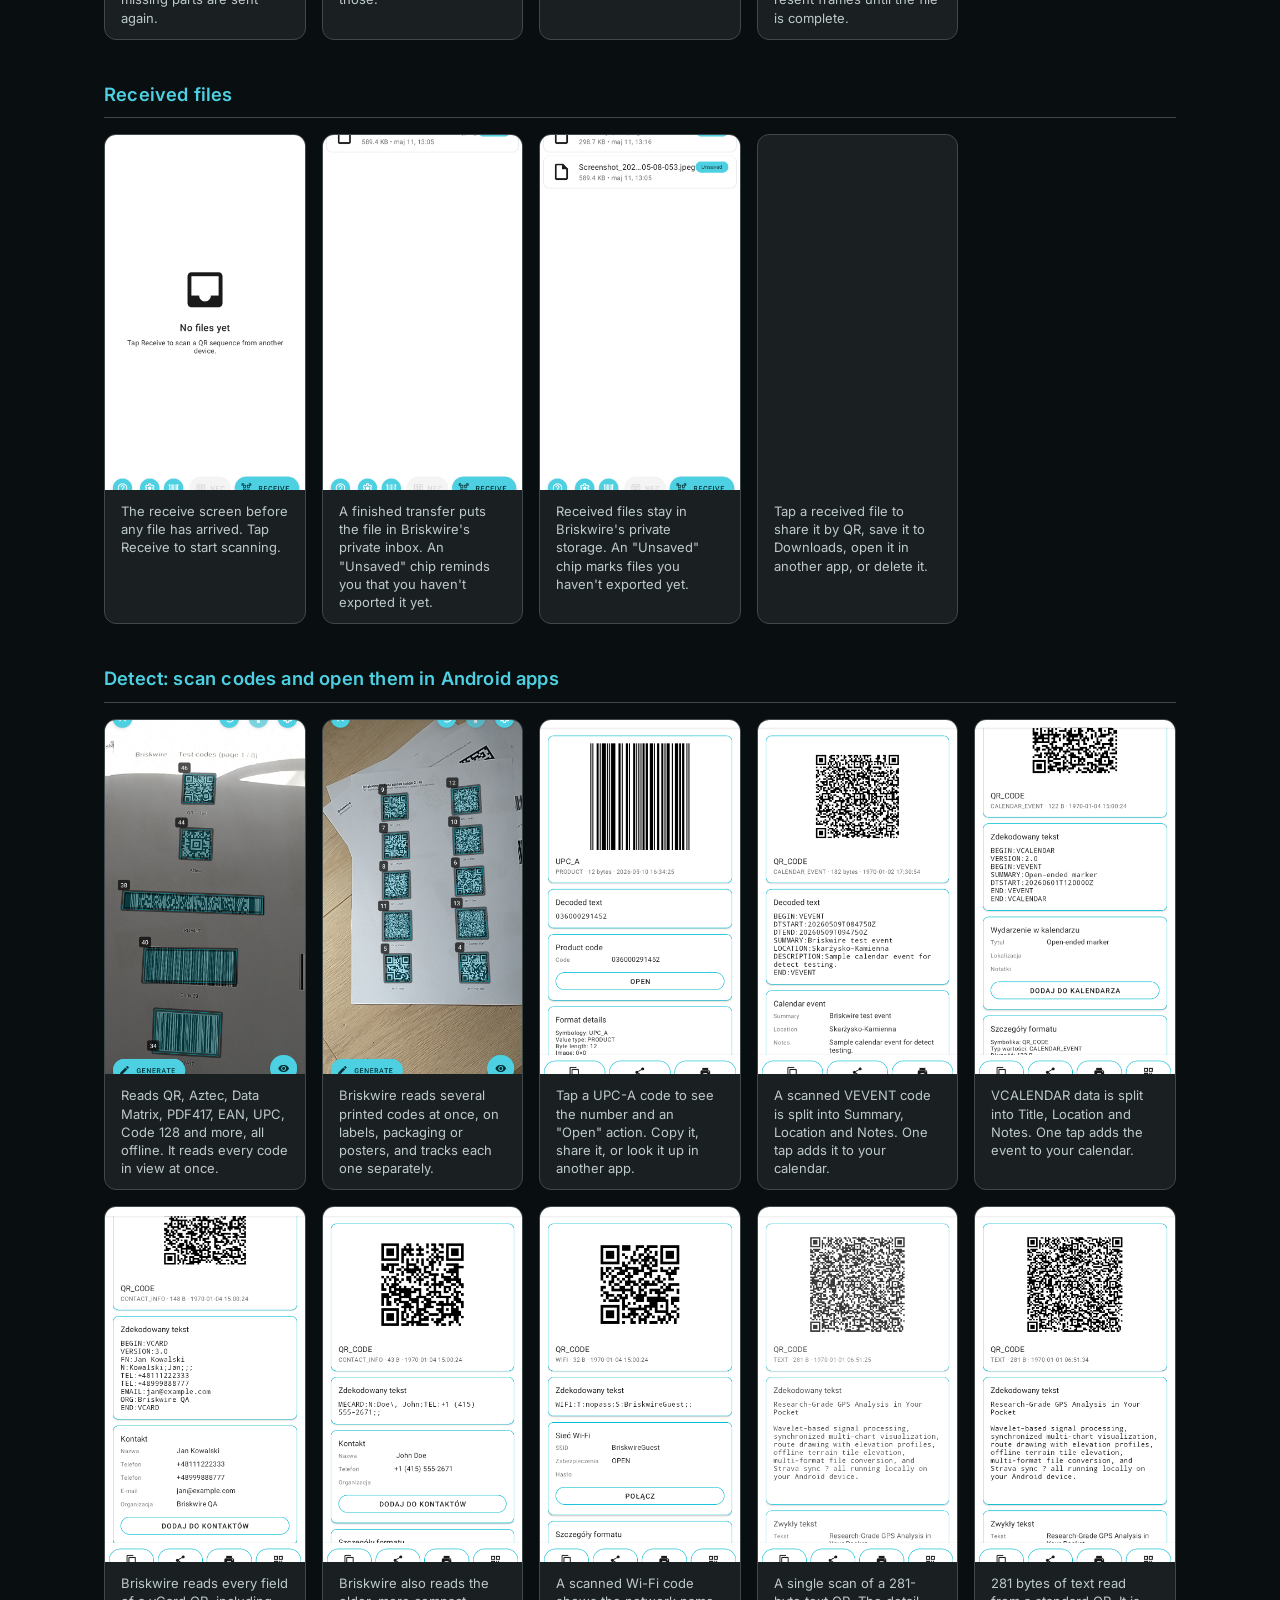
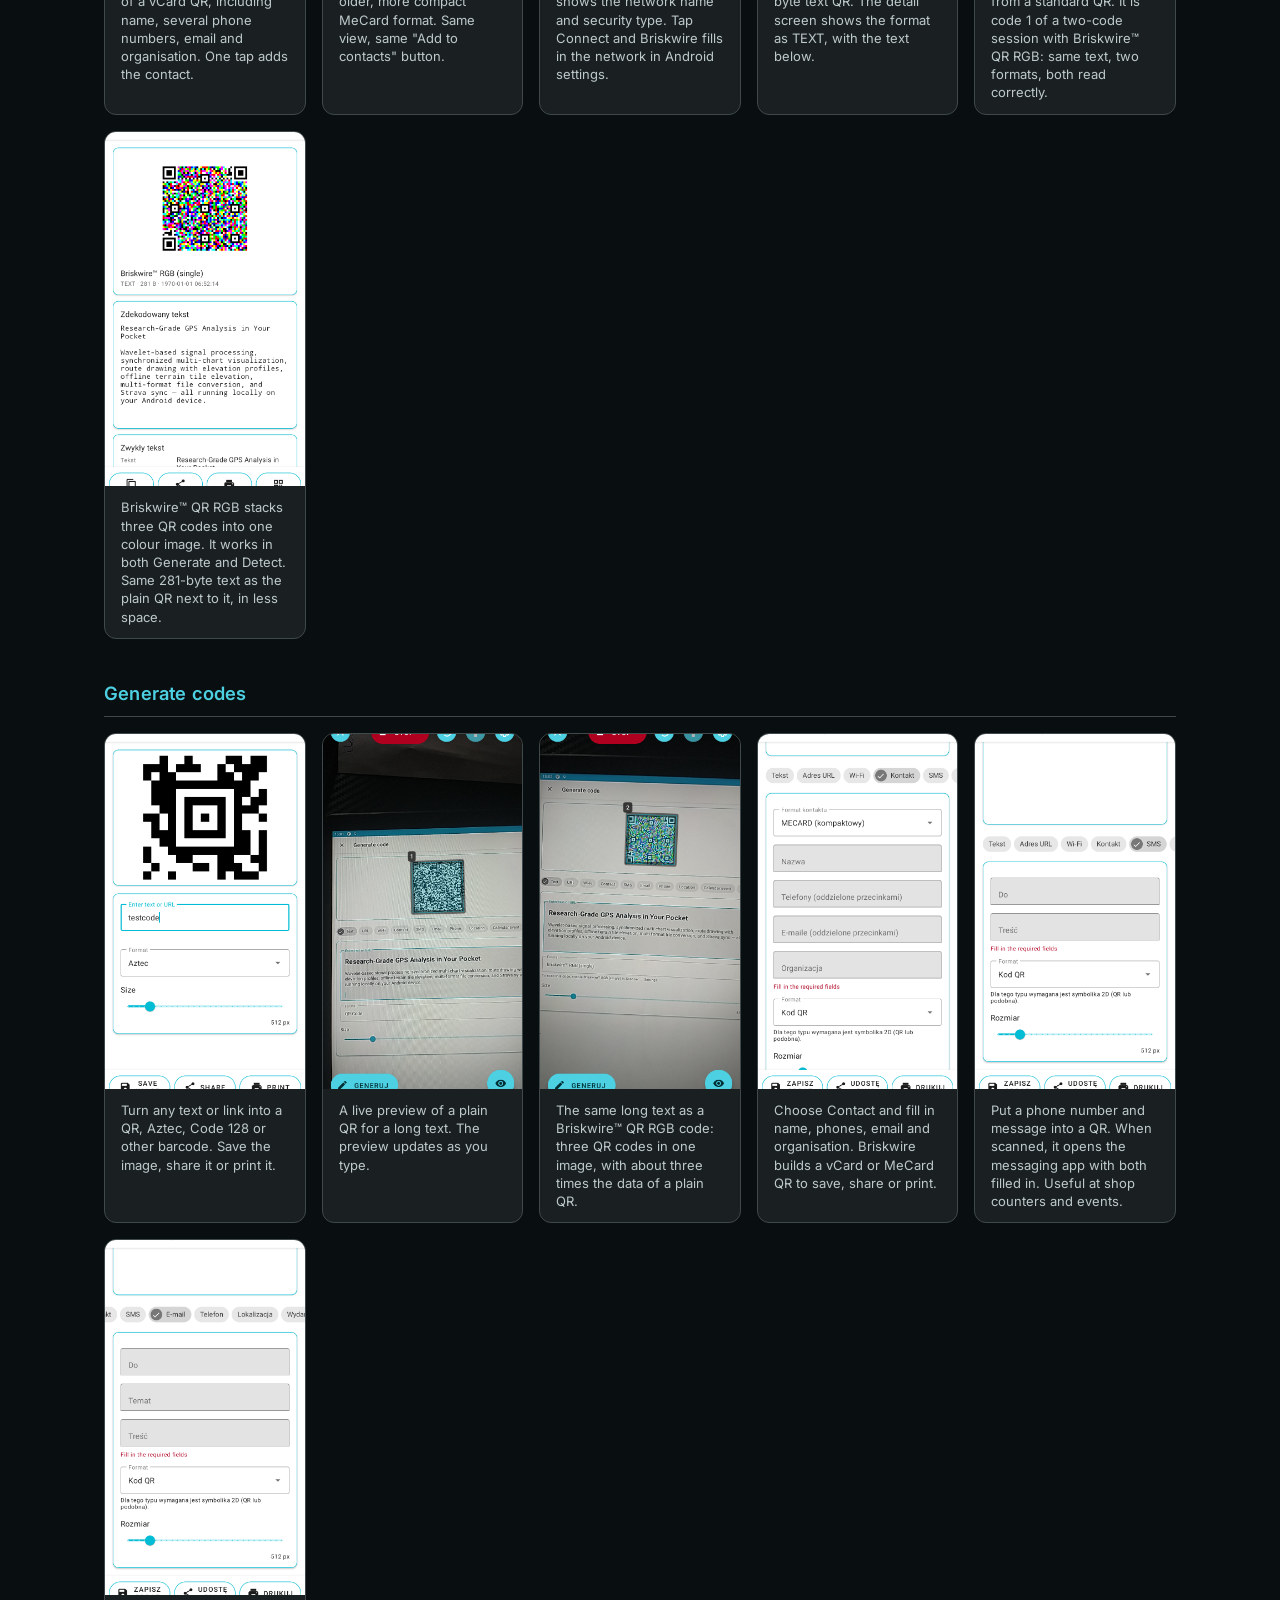
==== commit b9605317: "." ====
--- a/index.html
+++ b/index.html
@@ -19,8 +19,8 @@
 <head>
     <meta charset="UTF-8">
     <meta name="viewport" content="width=device-width, initial-scale=1.0">
-    <meta name="description" content="Send files between Android phones via animated QR codes – no Wi-Fi, Bluetooth or internet. End-to-end encrypted. Three codecs: QR, Frame Mono, Glyph. Barcode scanner, no ads.">
-    <title>Briskwire™ – Transfer Files via QR Code, No Wi-Fi or Internet</title>
+    <meta name="description" content="Send files between Android phones with animated QR codes. No Wi-Fi, Bluetooth or internet. End-to-end encrypted. Barcode scanner, no ads.">
+    <title>Briskwire™ - Transfer Files via QR Code, No Wi-Fi or Internet</title>
 
     <!-- Search Engine and AI Directives -->
     <meta name="robots" content="index, follow, max-snippet:-1, max-image-preview:large, max-video-preview:-1, noai, noimageai">
@@ -77,14 +77,14 @@
 
     <!-- Open Graph / Social Media -->
     <meta property="og:type" content="website">
-    <meta property="og:title" content="Briskwire™ – Transfer Files via QR Code, No Wi-Fi or Internet">
-    <meta property="og:description" content="Send files between Android phones via animated QR codes – no Wi-Fi, Bluetooth or internet. End-to-end encrypted. Three codecs: QR, Frame Mono, Glyph. Barcode scanner, no ads.">
+    <meta property="og:title" content="Briskwire™ - Transfer Files via QR Code, No Wi-Fi or Internet">
+    <meta property="og:description" content="Send files between Android phones with animated QR codes. No Wi-Fi, Bluetooth or internet. End-to-end encrypted. Barcode scanner, no ads.">
     <meta property="og:image" content="https://briskwire.app/icons/og-image.png">
     <meta property="og:image:secure_url" content="https://briskwire.app/icons/og-image.png">
     <meta property="og:image:type" content="image/png">
     <meta property="og:image:width" content="1200">
     <meta property="og:image:height" content="630">
-    <meta property="og:image:alt" content="Briskwire app icon with the tagline Offline file transfer for Android — animated QR codes, end-to-end encrypted, works in airplane mode">
+    <meta property="og:image:alt" content="Briskwire app icon with the tagline Offline file transfer for Android: animated QR codes, end-to-end encrypted, works in airplane mode">
     <meta property="og:url" content="https://briskwire.app/">
     <meta property="og:site_name" content="Briskwire™">
     <meta property="og:locale" content="en_US">
@@ -92,8 +92,8 @@
     <!-- Twitter Card -->
     <meta name="twitter:card" content="summary_large_image">
     <meta name="twitter:site" content="@briskwire">
-    <meta name="twitter:title" content="Briskwire™ – Transfer Files via QR Code, No Wi-Fi or Internet">
-    <meta name="twitter:description" content="Send files between Android phones via animated QR codes – no Wi-Fi, Bluetooth or internet. End-to-end encrypted. Three codecs: QR, Frame Mono, Glyph. Barcode scanner, no ads.">
+    <meta name="twitter:title" content="Briskwire™ - Transfer Files via QR Code, No Wi-Fi or Internet">
+    <meta name="twitter:description" content="Send files between Android phones with animated QR codes. No Wi-Fi, Bluetooth or internet. End-to-end encrypted. Barcode scanner, no ads.">
     <meta name="twitter:image" content="https://briskwire.app/icons/og-image.png">
     <meta name="twitter:image:alt" content="Briskwire app icon with the tagline Offline file transfer for Android">
 
@@ -154,8 +154,8 @@
           "@type": "WebPage",
           "@id": "https://briskwire.app/#webpage",
           "url": "https://briskwire.app/",
-          "name": "Briskwire™ – Transfer Files via QR Code, No Wi-Fi or Internet",
-          "description": "Send files between Android phones via animated QR codes – no Wi-Fi, Bluetooth or internet. End-to-end encrypted. Three codecs: QR, Frame Mono, Glyph. Barcode scanner, no ads.",
+          "name": "Briskwire™ - Transfer Files via QR Code, No Wi-Fi or Internet",
+          "description": "Send files between Android phones with animated QR codes. No Wi-Fi, Bluetooth or internet. End-to-end encrypted. Barcode scanner, no ads.",
           "isPartOf": {
             "@id": "https://briskwire.app/#website"
           },
@@ -185,15 +185,15 @@
           "@id": "https://briskwire.app/#app",
           "name": "Briskwire™",
           "alternateName": "Briskwire",
-          "description": "Offline file transfer between two Android phones via animated QR codes — plain or end-to-end encrypted — plus a multi-format barcode scanner and a typed QR/barcode generator. No Wi-Fi, Bluetooth, internet or account required. Works in airplane mode.",
+          "description": "Offline file transfer between two Android phones with animated QR codes, plain or end-to-end encrypted. Also a multi-format barcode scanner and a QR and barcode generator. No Wi-Fi, Bluetooth, internet or account needed. Works in airplane mode.",
           "url": "https://briskwire.app/",
           "image": "https://briskwire.app/icons/og-image.png",
           "screenshot": [
             {
               "@type": "ImageObject",
               "url": "https://briskwire.app/screenshots/tablet-sender-broadcasting-animated-qr-protocol-v3.png",
-              "caption": "Sender broadcasting via QR",
-              "description": "The sender's screen displays the file as an animated QR sequence — the other phone's camera reads it back into the original bytes.",
+              "caption": "Sending with QR",
+              "description": "The sender's screen shows the file as animated QR codes. The other phone's camera turns them back into the file.",
               "width": 800,
               "height": 1280,
               "contentUrl": "https://briskwire.app/screenshots/tablet-sender-broadcasting-animated-qr-protocol-v3.png"
@@ -201,8 +201,8 @@
             {
               "@type": "ImageObject",
               "url": "https://briskwire.app/screenshots/tablet-sender-broadcasting-glyph-codec.png",
-              "caption": "Sender broadcasting via Glyph codec",
-              "description": "The Glyph codec fills the screen with dense, colourful symbol cells — red, green, blue, and magenta on white. A 4 MB photo transfers in a single cycle at higher speeds.",
+              "caption": "Sending with Briskwire™ Glyph",
+              "description": "Glyph fills the screen with dense colour symbols: red, green, blue and magenta on white. At higher speeds, a 4 MB photo goes in a single cycle.",
               "width": 800,
               "height": 1280,
               "contentUrl": "https://briskwire.app/screenshots/tablet-sender-broadcasting-glyph-codec.png"
@@ -210,8 +210,8 @@
             {
               "@type": "ImageObject",
               "url": "https://briskwire.app/screenshots/tablet-sender-broadcasting-frame-mono-codec.png",
-              "caption": "Sender broadcasting via Frame Mono codec",
-              "description": "Frame Mono packs data into a dense black-and-white grid — denser than plain QR, readable by any camera.",
+              "caption": "Sending with Briskwire™ Frame Mono",
+              "description": "Frame Mono uses a dense black-and-white grid that holds more than a QR code. A hollow ring in the bottom-right corner marker shows which way the code faces.",
               "width": 800,
               "height": 1280,
               "contentUrl": "https://briskwire.app/screenshots/tablet-sender-broadcasting-frame-mono-codec.png"
@@ -220,7 +220,7 @@
               "@type": "ImageObject",
               "url": "https://briskwire.app/screenshots/phone-receiver-scanning-qr-progress-grid-camera.png",
               "caption": "Receiver scanning",
-              "description": "The receiver's camera reassembles the file frame by frame. A progress grid shows which parts have arrived and which are still coming.",
+              "description": "The receiving camera rebuilds the file frame by frame. A progress grid shows which parts have arrived and which are still missing.",
               "width": 720,
               "height": 1560,
               "contentUrl": "https://briskwire.app/screenshots/phone-receiver-scanning-qr-progress-grid-camera.png"
@@ -228,8 +228,8 @@
             {
               "@type": "ImageObject",
               "url": "https://briskwire.app/screenshots/phone-sender-encrypted-broadcast-security-code.png",
-              "caption": "Encrypted broadcast, code on screen",
-              "description": "The animated transfer runs as usual, but every frame is ciphertext. The 🔒 badge keeps the six-digit security code visible for comparing.",
+              "caption": "Encrypted sending, code on screen",
+              "description": "The transfer runs as usual, but every frame is encrypted. The 🔒 badge keeps the six-digit security code visible for comparison.",
               "width": 800,
               "height": 1280,
               "contentUrl": "https://briskwire.app/screenshots/phone-sender-encrypted-broadcast-security-code.png"
@@ -237,8 +237,8 @@
             {
               "@type": "ImageObject",
               "url": "https://briskwire.app/screenshots/phone-scanner-multi-code-detection-camera-view.png",
-              "caption": "Detect — multi-format scanner",
-              "description": "Read QR, Aztec, Data Matrix, PDF417, EAN, UPC, Code 128 and more — all offline. The scanner locks onto every code in frame at once.",
+              "caption": "Detect: multi-format scanner",
+              "description": "Reads QR, Aztec, Data Matrix, PDF417, EAN, UPC, Code 128 and more, all offline. It reads every code in view at once.",
               "width": 720,
               "height": 1560,
               "contentUrl": "https://briskwire.app/screenshots/phone-scanner-multi-code-detection-camera-view.png"
@@ -246,8 +246,8 @@
             {
               "@type": "ImageObject",
               "url": "https://briskwire.app/screenshots/phone-generate-code-bw-qr-live-preview.png",
-              "caption": "Generate — plain QR live preview",
-              "description": "Generate screen showing a live preview of a plain black-and-white QR for a long-text payload. The preview tile updates as you type.",
+              "caption": "Generate: plain QR live preview",
+              "description": "A live preview of a plain QR for a long text. The preview updates as you type.",
               "width": 720,
               "height": 1560,
               "contentUrl": "https://briskwire.app/screenshots/phone-generate-code-bw-qr-live-preview.png"
@@ -259,7 +259,7 @@
           "applicationCategory": "UtilitiesApplication",
           "applicationSubCategory": "File transfer, Barcode scanner",
           "softwareVersion": "3.1.0",
-          "permissions": "Camera, Change Wi-Fi state — no INTERNET permission",
+          "permissions": "Camera and Change Wi-Fi state. No INTERNET permission.",
           "isAccessibleForFree": false,
           "inLanguage": [
             "en",
@@ -282,18 +282,18 @@
             "@id": "https://briskwire.app/#organization"
           },
           "featureList": [
-            "Animated file transfer between two Android phones — three codecs: QR, Frame Mono, Glyph",
-            "Briskwire™ Glyph — densest codec, handles files up to tens of megabytes",
+            "Animated file transfer between two Android phones with three codecs: QR, Frame Mono and Glyph",
+            "Briskwire™ Glyph: the densest codec, for files up to tens of megabytes",
             "End-to-end encrypted transfers with six-digit security-code verification",
-            "Works in airplane mode — no Wi-Fi, Bluetooth, cellular or internet",
-            "No INTERNET permission declared — provably offline",
+            "Works in airplane mode: no Wi-Fi, Bluetooth, mobile data or internet",
+            "No INTERNET permission, so it is provably offline",
             "Multi-format barcode scanner: QR, Aztec, Codabar, Code 39/93/128, Data Matrix, EAN, ITF, PDF417, UPC",
             "Smart action handoffs: URL, phone, email, SMS, geo, vCard/MeCard, calendar, Wi-Fi",
             "QR and barcode generator for Wi-Fi, contact, SMS, email, calendar, geo, URL and text",
             "Scan sessions with CSV export",
             "Resume interrupted transfers",
             "Seven speed presets plus custom tuning",
-            "Zero data collection — no analytics, ads or accounts",
+            "Zero data collection: no analytics, ads or accounts",
             "Any file format, original file name preserved",
             "Five languages: English, Polish, Ukrainian, Spanish, German",
             "Guided tour"
@@ -371,12 +371,12 @@
                     </div>
                     <h1 class="hero-title">
                         <span class="hero-brand">Briskwire<span class="hero-brand-tm">™</span></span>
-                        <span class="hero-tagline">Offline Android File Transfer — Through the Air, Literally.</span>
+                        <span class="hero-tagline">Offline Android File Transfer, Through the Air.</span>
                     </h1>
                     <p class="hero-subtitle">
-                        Transfer files between two Android phones without internet — just a screen and a camera.<br>
-                        Scan any barcode — Briskwire™ opens, dials, mails, connects, or adds to your contacts or calendar via Android.<br>
-                        Generate a code from typed fields — Wi-Fi, contact, SMS, email, calendar, geo, URL, text.<br>
+                        Send files between two Android phones with just a screen and a camera.<br>
+                        Scan any barcode: open links, call numbers, join Wi-Fi, or save contacts and events.<br>
+                        Create codes for Wi-Fi, contacts, SMS, email, calendar, places, links and text.<br>
                         <span class="hero-subtitle-accent">No accounts. No cloud. No internet. Works in airplane mode.</span>
                     </p>
                     <div class="hero-stats" aria-label="Key highlights">
@@ -411,7 +411,7 @@
             <div class="container">
                 <div class="section-header">
                     <h2>How to transfer files between phones without internet</h2>
-                    <p><strong>One screen, one camera, zero networks.</strong> Show animated QR codes on one phone's screen and read them with the other phone's camera. No pairing, no discovery broadcast, no network handshake — nothing to intercept.</p>
+                    <p><strong>One screen, one camera, zero networks.</strong> One phone shows animated QR codes and the other reads them with its camera. No Bluetooth pairing, no network, nothing to intercept.</p>
                 </div>
                 <div class="flow-steps flow-steps--three">
                     <div class="flow-step fade-in-up">
@@ -420,7 +420,7 @@
                         </div>
                         <span class="flow-step-label">Step 1 · Share</span>
                         <h3>Pick a file</h3>
-                        <p>Share any file from your gallery, file manager or another app — Briskwire™ shows up as an "Open with…" target. Choose Plain, or Encrypted for exactly one paired receiver.</p>
+                        <p>Share any file to Briskwire™ from your gallery, file manager or another app. Then choose Plain, or Encrypted for one paired receiver.</p>
                     </div>
                     <div class="flow-arrow" aria-hidden="true">
                         <img src="icons/arrow_forward.svg" alt="" style="width:40px;height:40px;filter:brightness(0) saturate(100%) invert(78%) sepia(63%) saturate(325%) hue-rotate(141deg) brightness(95%) contrast(89%);" width="40" height="40">
@@ -431,7 +431,7 @@
                         </div>
                         <span class="flow-step-label">Step 2 · Send</span>
                         <h3>Screen ➜ Camera</h3>
-                        <p>The sender's screen plays the file as a sequence of animated frames at full brightness — choose QR, Frame Mono, or the dense Glyph codec. Every frame carries its own error-correction and session info, so the receiver can read them in any order.</p>
+                        <p>The sending phone plays the file as animated frames at full brightness. Choose QR, Frame Mono or the dense Glyph codec. The receiver can read the frames in any order.</p>
                     </div>
                     <div class="flow-arrow" aria-hidden="true">
                         <img src="icons/arrow_forward.svg" alt="" style="width:40px;height:40px;filter:brightness(0) saturate(100%) invert(78%) sepia(63%) saturate(325%) hue-rotate(141deg) brightness(95%) contrast(89%);" width="40" height="40">
@@ -442,7 +442,7 @@
                         </div>
                         <span class="flow-step-label">Step 3 · Receive</span>
                         <h3>Reassemble &amp; verify</h3>
-                        <p>The other phone's camera reads the frames — auto-zoom keeps them lined up and a progress grid shows what has arrived. Missed frames are re-requested with a retry code the sender scans, and the finished file is verified end-to-end.</p>
+                        <p>The other phone's camera reads the frames, and a progress grid shows what has arrived. If frames are missing, the receiver shows a retry code to the sender. The finished file is verified before you open it.</p>
                     </div>
                 </div>
             </div>
@@ -453,7 +453,7 @@
             <div class="container">
                 <div class="section-header">
                     <h2>Made for the places phones go but the network doesn't</h2>
-                    <p>Briskwire™ was built for people who keep needing to share files exactly where Wi-Fi, Bluetooth and the cellular network aren't. QR handles small files — documents, configs, keys, signed PDFs. Switch to Glyph and photos and larger files go as a single transfer. <strong>No 4K video — but more than just text.</strong></p>
+                    <p>For sharing files where there is no Wi-Fi, Bluetooth or mobile network. QR suits documents and keys, Glyph suits photos. <strong>Not for 4K video, but much more than text.</strong></p>
                 </div>
                 <div class="features-grid">
                     <div class="feature-card fade-in-up">
@@ -461,7 +461,7 @@
                             <img src="icons/hiking.svg" alt="" class="icon-svg" aria-hidden="true" width="48" height="48">
                         </div>
                         <h3>Hikers, climbers &amp; outdoor crews</h3>
-                        <p>You're on a ridge, in the canyon, two valleys past LTE. Hand off a GPX track to a hiking partner, a waypoint list to the group, a route plan or rescue PDF to the support van — small files, screen-to-screen, no signal needed.</p>
+                        <p>On a ridge or in a canyon, far from any signal. Send a GPX track to your partner, waypoints to the group, or a route plan or rescue PDF to the support van. No signal needed.</p>
                     </div>
 
                     <div class="feature-card fade-in-up">
@@ -469,7 +469,7 @@
                             <img src="icons/engineering.svg" alt="" class="icon-svg" aria-hidden="true" width="48" height="48">
                         </div>
                         <h3>Field engineers, surveyors &amp; inspectors</h3>
-                        <p>Industrial sites, refineries, substations — anywhere mobile data is banned or simply doesn't reach. Pass measurement files, calibration configs, shift-handover notes and inspection checklists phone-to-phone without bringing a single radio into the area.</p>
+                        <p>Industrial sites, refineries and substations, where mobile data is banned or has no coverage. Pass measurement files, calibration settings, handover notes and checklists from phone to phone without using any radio.</p>
                     </div>
 
                     <div class="feature-card fade-in-up">
@@ -477,7 +477,7 @@
                             <img src="icons/shield.svg" alt="" class="icon-svg" aria-hidden="true" width="48" height="48">
                         </div>
                         <h3>Privacy-conscious professionals</h3>
-                        <p>Journalists, lawyers, security researchers, founders. Move a contract, a signed PDF, a password database, a private key, a leak — knowing Briskwire™ has no <code>INTERNET</code> permission and physically cannot send your bytes anywhere but the receiving phone.</p>
+                        <p>Journalists, lawyers, security researchers and founders. Move a contract, a password database or a private key. Briskwire™ has no <code>INTERNET</code> permission, so your data can only reach the receiving phone.</p>
                     </div>
 
                     <div class="feature-card fade-in-up">
@@ -485,7 +485,7 @@
                             <img src="icons/airplanemode_active.svg" alt="" class="icon-svg" aria-hidden="true" width="48" height="48">
                         </div>
                         <h3>Travellers in airplane mode</h3>
-                        <p>On a plane, on a train across a border, in a country whose SIM you don't have. Hand the boarding pass, an itinerary PDF, a small document or contact card to the seat next to you in seconds — no roaming, no shared Wi-Fi, no third-party messenger.</p>
+                        <p>On a plane, on a train across a border, or abroad without a local SIM. Give a boarding pass, an itinerary or a contact card to the person next to you in seconds. No roaming, no shared Wi-Fi, no messenger app.</p>
                     </div>
 
                 </div>
@@ -497,7 +497,7 @@
             <div class="container">
                 <div class="section-header">
                     <h2>Designed for privacy. Built to work offline.</h2>
-                    <p>Everything below is already in the app — no placeholders.</p>
+                    <p>Everything below is already in the app.</p>
                 </div>
                 <div class="features-grid">
                     <div class="feature-card fade-in-up">
@@ -506,10 +506,9 @@
                         </div>
                         <h3>Works in airplane mode</h3>
                         <ul>
-                            <li><img src="icons/airplanemode_active.svg" alt="" class="li-icon" aria-hidden="true" width="18" height="18">Wi-Fi, cellular, and Bluetooth can all be off</li>
-                            <li><img src="icons/public_off.svg" alt="" class="li-icon" aria-hidden="true" width="18" height="18">No internet access — the app literally can't go online</li>
-                            <li><img src="icons/bluetooth_disabled.svg" alt="" class="li-icon" aria-hidden="true" width="18" height="18">No Bluetooth or cellular data used</li>
-                            <li><img src="icons/wifi_off.svg" alt="" class="li-icon" aria-hidden="true" width="18" height="18">Works on a plane, underground — anywhere two phones meet</li>
+                            <li><img src="icons/airplanemode_active.svg" alt="" class="li-icon" aria-hidden="true" width="18" height="18">Wi-Fi, mobile data and Bluetooth can all be off</li>
+                            <li><img src="icons/public_off.svg" alt="" class="li-icon" aria-hidden="true" width="18" height="18">No internet access: the app cannot go online</li>
+                            <li><img src="icons/wifi_off.svg" alt="" class="li-icon" aria-hidden="true" width="18" height="18">Works on a plane, underground, anywhere two phones meet</li>
                         </ul>
                     </div>
 
@@ -517,14 +516,14 @@
                         <div class="feature-icon">
                             <img src="icons/qr_code_scanner.svg" alt="" class="icon-svg" aria-hidden="true" width="48" height="48">
                         </div>
-                        <h3>Animated file transfer — three codecs</h3>
-                        <ul>
-                            <li><strong>QR</strong> — the universal default; works with any camera at any distance</li>
-                            <li><strong>Frame Mono</strong> — denser frames for faster transfers on good cameras</li>
-                            <li><strong>Glyph</strong> — the densest codec; handles files up to tens of megabytes</li>
-                            <li>The receiver's camera reassembles the file — no typing, no links</li>
+                        <h3>Animated file transfer: three codecs</h3>
+                        <ul>
+                            <li><strong>QR</strong>: the universal default, for any camera at any distance</li>
+                            <li><strong>Frame Mono</strong>: denser frames for faster transfers with good cameras</li>
+                            <li><strong>Glyph</strong>: the densest codec, for files up to tens of megabytes</li>
+                            <li>The receiving camera rebuilds the file</li>
                             <li>Dropped or missed frames are re-read automatically</li>
-                            <li>Each transfer is verified end-to-end for accuracy</li>
+                            <li>Every transfer is checked for errors</li>
                         </ul>
                     </div>
 
@@ -534,12 +533,12 @@
                         </div>
                         <h3>End-to-end encrypted transfers</h3>
                         <ul>
-                            <li>Every send asks: Plain, or Encrypted for exactly one recipient</li>
-                            <li>Pair by scanning the receiver's one-time key code — fresh keys for every transfer</li>
-                            <li>Anyone filming the screen captures only ciphertext</li>
-                            <li>Both phones show the same six-digit security code — compare, then open</li>
-                            <li>Codes don't match? Discard — nothing is saved</li>
-                            <li>Keys never leave the two devices — and there's no network for them to leave on</li>
+                            <li>Each send asks: Plain, or Encrypted for one recipient</li>
+                            <li>Pair by scanning the receiver's one-time key code. Fresh keys for every transfer</li>
+                            <li>Anyone filming the screen gets only encrypted data</li>
+                            <li>Both phones show the same six-digit security code. Compare it, then open</li>
+                            <li>Codes don't match? Discard the file. Nothing is saved</li>
+                            <li>Keys never leave the two phones, and there is no network to leave on</li>
                         </ul>
                     </div>
 
@@ -551,9 +550,9 @@
                         <ul>
                             <li><img src="icons/visibility_off.svg" alt="" class="li-icon" aria-hidden="true" width="18" height="18">No analytics, no crash reports, no telemetry</li>
                             <li><img src="icons/public_off.svg" alt="" class="li-icon" aria-hidden="true" width="18" height="18">No ads, no trackers, no advertising IDs</li>
-                            <li><img src="icons/lock.svg" alt="" class="li-icon" aria-hidden="true" width="18" height="18">Everything happens on your device — nothing leaves it</li>
+                            <li><img src="icons/lock.svg" alt="" class="li-icon" aria-hidden="true" width="18" height="18">Everything stays on your device</li>
                             <li><img src="icons/check_circle.svg" alt="" class="li-icon" aria-hidden="true" width="18" height="18">GDPR & CCPA compliant by design</li>
-                            <li><img src="icons/description.svg" alt="" class="li-icon" aria-hidden="true" width="18" height="18">Privacy policy shown on first launch — read before you accept</li>
+                            <li><img src="icons/description.svg" alt="" class="li-icon" aria-hidden="true" width="18" height="18">The privacy policy opens on first launch, before you accept</li>
                         </ul>
                     </div>
 
@@ -563,9 +562,9 @@
                         </div>
                         <h3>Any file format</h3>
                         <ul>
-                            <li>PDFs, photos, text, keys, archives — anything goes</li>
-                            <li>The original file name is kept intact</li>
-                            <li>Files open correctly in the right app on the other side</li>
+                            <li>PDFs, photos, text, keys, archives: any file works</li>
+                            <li>The original file name is kept</li>
+                            <li>Files open in the right app on the other phone</li>
                             <li><img src="icons/compress.svg" alt="" class="li-icon" aria-hidden="true" width="18" height="18">Files are compressed automatically for faster transfer</li>
                             <li>Share straight from your file manager, gallery, or any app</li>
                         </ul>
@@ -577,11 +576,10 @@
                         </div>
                         <h3>Minimal permissions, no internet</h3>
                         <ul>
-                            <li><strong>Camera</strong> — only used when scanning QR codes or barcodes</li>
-                            <li><strong>Change Wi-Fi state</strong> — only when you tap Connect on a scanned Wi-Fi QR, to pre-fill the password into Android Settings</li>
-                            <li>The app has no <strong>internet</strong> permission — Android can't let it reach a server</li>
-                            <li>Deny the camera? Sending still works perfectly</li>
-                            <li>Everything runs on your device — no cloud lookups</li>
+                            <li><strong>Camera</strong>: only for scanning QR codes and barcodes</li>
+                            <li><strong>Change Wi-Fi state</strong>: only when you tap Connect on a scanned Wi-Fi code</li>
+                            <li>No <strong>internet</strong> permission, so Android will not let it reach any server</li>
+                            <li>Without the camera, sending still works</li>
                         </ul>
                     </div>
 
@@ -591,12 +589,12 @@
                         </div>
                         <h3>Seven speed presets, plus Custom</h3>
                         <ul>
-                            <li><strong>Long Range</strong> — most forgiving; scan across a table</li>
-                            <li><strong>Balanced</strong> &middot; <strong>Standard</strong> — sensible middle ground for most cameras</li>
-                            <li><strong>Fast</strong> &middot; <strong>Fastest</strong> — quicker transfers on good cameras at close range</li>
-                            <li><strong>Insane</strong> &middot; <strong>Ultra</strong> — push the channel hard when conditions are perfect</li>
-                            <li><strong>Custom</strong> — hand-tune QR version, error correction, frame timing, compression</li>
-                            <li>Your choice is remembered between sessions</li>
+                            <li><strong>Long Range</strong>: most forgiving, scans across a table</li>
+                            <li><strong>Balanced</strong> &middot; <strong>Standard</strong>: a good middle ground for most cameras</li>
+                            <li><strong>Fast</strong> &middot; <strong>Fastest</strong>: quicker transfers with good cameras at close range</li>
+                            <li><strong>Insane</strong> &middot; <strong>Ultra</strong>: top speed when conditions are perfect</li>
+                            <li><strong>Custom</strong>: set QR version, error correction, frame timing and compression yourself</li>
+                            <li>Your choice is remembered</li>
                         </ul>
                     </div>
 
@@ -606,11 +604,10 @@
                         </div>
                         <h3>Smart scanner</h3>
                         <ul>
-                            <li>Live overlay shows exactly what the camera has locked onto</li>
-                            <li>Auto-zoom lines up the QR codes for you</li>
-                            <li>Auto-focus keeps everything sharp, hands-free</li>
-                            <li>Progress grid shows what's received and what's still coming</li>
-                            <li>Sender's screen stays at full brightness while sending</li>
+                            <li>A live overlay shows what the camera has locked onto</li>
+                            <li>Auto-zoom and auto-focus keep the codes sharp and in view</li>
+                            <li>A progress grid shows what has arrived and what is still missing</li>
+                            <li>The sender's screen stays at full brightness</li>
                         </ul>
                     </div>
 
@@ -620,11 +617,11 @@
                         </div>
                         <h3>Your received files, your rules</h3>
                         <ul>
-                            <li><img src="icons/share.svg" alt="" class="li-icon" aria-hidden="true" width="18" height="18"><strong>Share onward</strong> — pass the file to a third phone</li>
-                            <li><img src="icons/upload.svg" alt="" class="li-icon" aria-hidden="true" width="18" height="18"><strong>Export</strong> — save anywhere: Downloads, USB drive, cloud</li>
-                            <li><img src="icons/open_in_new.svg" alt="" class="li-icon" aria-hidden="true" width="18" height="18"><strong>Open in…</strong> — hand off to any app on your phone</li>
-                            <li><img src="icons/delete.svg" alt="" class="li-icon" aria-hidden="true" width="18" height="18"><strong>Delete</strong> — with confirmation, always</li>
-                            <li><img src="icons/check_circle.svg" alt="" class="li-icon" aria-hidden="true" width="18" height="18">An "Unsaved" badge flags files you haven't exported yet</li>
+                            <li><img src="icons/share.svg" alt="" class="li-icon" aria-hidden="true" width="18" height="18"><strong>Share onward</strong>: pass the file to a third phone</li>
+                            <li><img src="icons/upload.svg" alt="" class="li-icon" aria-hidden="true" width="18" height="18"><strong>Export</strong>: save it to Downloads, a USB drive or the cloud</li>
+                            <li><img src="icons/open_in_new.svg" alt="" class="li-icon" aria-hidden="true" width="18" height="18"><strong>Open in…</strong>: use any app on your phone</li>
+                            <li><img src="icons/delete.svg" alt="" class="li-icon" aria-hidden="true" width="18" height="18"><strong>Delete</strong>: always asks first</li>
+                            <li><img src="icons/check_circle.svg" alt="" class="li-icon" aria-hidden="true" width="18" height="18">An "Unsaved" badge marks files you haven't exported. They are deleted after 30 days</li>
                         </ul>
                     </div>
 
@@ -634,9 +631,9 @@
                         </div>
                         <h3>Resume what you started</h3>
                         <ul>
-                            <li>Rotate the phone mid-transfer — progress is kept</li>
-                            <li>Switch apps and come back — the scanner picks up where it left off</li>
-                            <li>Interrupted a send? A "Resume" chip appears next time you open the app</li>
+                            <li>Rotate the phone mid-transfer and keep your progress</li>
+                            <li>Switch apps and come back: the scanner continues where it stopped</li>
+                            <li>Interrupted a send? A "Resume" chip appears the next time you open the app</li>
                         </ul>
                     </div>
 
@@ -644,12 +641,11 @@
                         <div class="feature-icon">
                             <img src="icons/qr_code_scanner.svg" alt="" class="icon-svg" aria-hidden="true" width="48" height="48">
                         </div>
-                        <h3>Detect — universal barcode scanner</h3>
+                        <h3>Detect: universal barcode scanner</h3>
                         <ul>
                             <li>Reads QR, Aztec, Codabar, Code 39 / 93 / 128, Data Matrix, EAN-8 / 13, ITF, PDF417, UPC-A / E</li>
-                            <li>Plus <strong>Briskwire™ RGB (single)</strong> — a colored QR that packs about 3× more data than a plain QR. Enable in scanner settings.</li>
-                            <li>Locks onto every code in frame at once — no need to centre one at a time</li>
-                            <li>Runs fully on-device — no cloud lookups, no internet</li>
+                            <li>Plus <strong>Briskwire™ QR RGB</strong>, a colour QR that holds about 3× more data. Turn it on in scanner settings.</li>
+                            <li>Reads every code in view at once</li>
                         </ul>
                     </div>
 
@@ -658,17 +654,16 @@
                             <img src="icons/hub.svg" alt="" class="icon-svg" aria-hidden="true" width="48" height="48">
                         </div>
                         <h3>Smart action handoffs</h3>
-                        <p>Detected codes don't just decode — Briskwire™ reads the type and hands off to the right system app via Android Intents. One tap and the right thing happens:</p>
+                        <p>Briskwire™ recognises the type of each code and opens the right Android app with one tap:</p>
                         <ul>
                             <li><strong>URL</strong> → opens in your default browser</li>
                             <li><strong>Phone number</strong> → opens the dialer pre-filled</li>
-                            <li><strong>Email (mailto)</strong> → opens your mail app with To / Subject / Body filled in</li>
-                            <li><strong>SMS</strong> → opens messaging with the number and body ready</li>
+                            <li><strong>Email (mailto)</strong> → opens your mail app with recipient, subject and body filled in</li>
+                            <li><strong>SMS</strong> → opens messaging with the number and message ready</li>
                             <li><strong>Geo coordinates</strong> → opens in Maps</li>
-                            <li><strong>vCard / MeCard contact</strong> → "Add to contacts" with all fields parsed</li>
+                            <li><strong>vCard / MeCard contact</strong> → "Add to contacts" with all fields filled in</li>
                             <li><strong>VEVENT / VCALENDAR</strong> → "Add to calendar" with title, time, location, notes</li>
-                            <li><strong>Wi-Fi network</strong> → "Connect" pre-fills SSID + password into system settings</li>
-                            <li>Every action stays on-device — no cloud lookups, no third-party APIs called</li>
+                            <li><strong>Wi-Fi network</strong> → "Connect" fills in the network name and password</li>
                         </ul>
                     </div>
 
@@ -679,12 +674,11 @@
                         <h3>Generate typed codes</h3>
                         <ul>
                             <li>Pick a type: <strong>Wi-Fi · Contact · SMS · Email · Calendar · Geo · URL · Text</strong></li>
-                            <li>Briskwire™ builds a valid QR, Aztec, Code 128 (or more) from your fields</li>
-                            <li>Live capacity counter shows used / maximum as you type — turns red when the text no longer fits</li>
-                            <li>Tune format, size, and error-correction level</li>
-                            <li>Tap the preview to open it full screen — easy to show or share at a glance</li>
-                            <li>Save the image, share it, send it to a printer, or regenerate</li>
-                            <li>Fully offline — nothing is uploaded</li>
+                            <li>Briskwire™ builds a valid QR, Aztec, Code 128 or other code from your fields</li>
+                            <li>A live counter shows how much space is left and turns red when the text no longer fits</li>
+                            <li>Choose format, size and error-correction level</li>
+                            <li>Tap the preview to show it full screen</li>
+                            <li>Save, share or print the image</li>
                         </ul>
                     </div>
 
@@ -696,8 +690,8 @@
                         <ul>
                             <li>Detected codes are grouped into named sessions</li>
                             <li>Rename or delete any session</li>
-                            <li><img src="icons/upload.svg" alt="" class="li-icon" aria-hidden="true" width="18" height="18">Export a whole session to CSV — open in any spreadsheet</li>
-                            <li>Stored on your device only; clearing app data wipes everything</li>
+                            <li><img src="icons/upload.svg" alt="" class="li-icon" aria-hidden="true" width="18" height="18">Export a session to CSV for any spreadsheet</li>
+                            <li>Stored only on your device. Clearing app data deletes everything</li>
                         </ul>
                     </div>
 
@@ -709,8 +703,8 @@
                         <ul>
                             <li>Force dark mode, or follow the system</li>
                             <li>Pick from <strong>English</strong>, <strong>Polski</strong>, <strong>Українська</strong>, <strong>Español</strong>, or <strong>Deutsch</strong></li>
-                            <li>Every screen — sender, scanner, settings, About — fully translated</li>
-                            <li>Applied instantly, persists across restarts</li>
+                            <li>Every screen is fully translated</li>
+                            <li>Changes apply at once and are remembered</li>
                         </ul>
                     </div>
 
@@ -720,8 +714,8 @@
                         </div>
                         <h3>Guided tour, on demand</h3>
                         <ul>
-                            <li>A swipeable walkthrough on first run — what each screen does and how the pieces fit together</li>
-                            <li>Contextual hints the first time you open each feature</li>
+                            <li>A short walkthrough on first run explains each screen</li>
+                            <li>Hints appear the first time you open each feature</li>
                             <li>Replay any time from About → "Start tour"</li>
                             <li>Artwork follows your dark/light theme</li>
                         </ul>
@@ -735,66 +729,66 @@
         <section id="rgb-density" class="how-it-works" aria-label="Codec comparison and colour QR">
             <div class="container">
                 <div class="section-header">
-                    <h2>Three ways to encode — pick the one that fits</h2>
-                    <p>All three codecs transfer the same files. The difference is speed versus compatibility: QR works on any camera at any distance, Frame Mono packs more data per frame at close range, and Glyph pushes the most data of all using four colours.</p>
+                    <h2>Three ways to encode. Pick the one that fits.</h2>
+                    <p>All three send the same files. QR works with any camera, Frame Mono carries more per frame, and Glyph carries the most, using four colours.</p>
                 </div>
                 <div class="flow-steps flow-steps--three">
                     <div class="flow-step fade-in-up">
                         <span class="flow-step-label">Briskwire™ QR &middot; universal</span>
-                        <img src="screenshots/code_1791547336431.png" alt="Briskwire QR codec frame — standard black-and-white QR pattern" class="rgb-compare-img" width="512" height="512" loading="lazy">
-                        <h3>QR — works anywhere</h3>
-                        <p>The universal default. Every camera at any distance, any lighting. Best for small files: documents, keys, configs.</p>
+                        <img src="screenshots/code_1791547336431.png" alt="Briskwire QR codec frame: a standard black-and-white QR code" class="rgb-compare-img" width="512" height="512" loading="lazy">
+                        <h3>QR: works anywhere</h3>
+                        <p>The universal default. Any camera, any distance, any light. Best for small files such as documents, keys and settings.</p>
                     </div>
                     <div class="flow-arrow" aria-hidden="true">
                         <img src="icons/arrow_forward.svg" alt="" style="width:40px;height:40px;filter:brightness(0) saturate(100%) invert(78%) sepia(63%) saturate(325%) hue-rotate(141deg) brightness(95%) contrast(89%);" width="40" height="40">
                     </div>
                     <div class="flow-step fade-in-up">
                         <span class="flow-step-label">Briskwire™ Frame Mono &middot; dense</span>
-                        <img src="screenshots/frame_mono_tile.png" alt="Briskwire Frame Mono codec frame — dense black-and-white grid with hollow orientation ring on bottom-right finder" class="rgb-compare-img" width="864" height="864" loading="lazy">
-                        <h3>Frame Mono — denser</h3>
-                        <p>A denser black-and-white grid than plain QR — more data per frame, faster transfers on good cameras at close range.</p>
+                        <img src="screenshots/frame_mono_tile.png" alt="Briskwire Frame Mono codec frame: a dense black-and-white grid with a hollow ring in the bottom-right corner marker" class="rgb-compare-img" width="864" height="864" loading="lazy">
+                        <h3>Frame Mono: denser</h3>
+                        <p>A denser black-and-white grid than QR. More data per frame and faster transfers with good cameras at close range.</p>
                     </div>
                     <div class="flow-arrow" aria-hidden="true">
                         <img src="icons/arrow_forward.svg" alt="" style="width:40px;height:40px;filter:brightness(0) saturate(100%) invert(78%) sepia(63%) saturate(325%) hue-rotate(141deg) brightness(95%) contrast(89%);" width="40" height="40">
                     </div>
                     <div class="flow-step fade-in-up">
                         <span class="flow-step-label">Briskwire™ Glyph &middot; densest</span>
-                        <img src="screenshots/frame_glyph_tile.png" alt="Briskwire Glyph codec frame — red, green, blue and magenta symbol cells on white with black corner fiducials, drawn with large cells because the sample text is short" class="rgb-compare-img" width="832" height="832" loading="lazy">
-                        <h3>Glyph — densest</h3>
-                        <p>The densest codec. Four-colour symbols pack far more data per frame — a photo or document goes as one transfer. A generated Glyph code with less to carry uses bigger cells, so it scans more easily.</p>
+                        <img src="screenshots/frame_glyph_tile.png" alt="Briskwire Glyph codec frame: red, green, blue and magenta symbols on white with black corner markers. The cells are large because the sample text is short" class="rgb-compare-img" width="832" height="832" loading="lazy">
+                        <h3>Glyph: densest</h3>
+                        <p>Four-colour symbols carry far more data per frame, so a photo goes in one transfer. A generated Glyph code with less data uses bigger cells and scans more easily.</p>
                     </div>
                 </div>
 
                 <div class="section-header" style="margin-top:3rem;">
-                    <h2>Plus: colour-channel density for static codes</h2>
-                    <p>Briskwire™'s RGB mode stacks three independent QR symbols into one image — roughly 3&times; the density. Available in Detect for scanning existing codes. Both codes below encode the same text.</p>
+                    <h2>Plus: colour QR for single codes</h2>
+                    <p>Briskwire™ QR RGB puts three QR codes into the red, green and blue channels of one image, for about 3&times; the data. Create it in Generate and scan it in Detect. Both codes below hold the same text.</p>
                 </div>
                 <div class="flow-steps">
                     <div class="flow-step fade-in-up">
                         <span class="flow-step-label">Plain QR &middot; 1 channel</span>
-                        <img src="screenshots/code_1791547336431.png" alt="Standard black-and-white QR code carrying the sample payload" class="rgb-compare-img" width="512" height="512" loading="lazy">
+                        <img src="screenshots/code_1791547336431.png" alt="Standard black-and-white QR code with the sample text" class="rgb-compare-img" width="512" height="512" loading="lazy">
                         <h3>Black &amp; white</h3>
-                        <p>One bit per module. The format QR was designed for in 1994 &mdash; readable on cardboard by a laser scanner, but using only one of the three channels your screen and camera already speak.</p>
+                        <p>One bit per square. This is the format QR was designed for in 1994. It works on paper, but uses only one of the three colour channels that screens and cameras have.</p>
                     </div>
                     <div class="flow-arrow" aria-hidden="true">
                         <img src="icons/swap.svg" alt="" style="width:40px;height:40px;filter:brightness(0) saturate(100%) invert(78%) sepia(63%) saturate(325%) hue-rotate(141deg) brightness(95%) contrast(89%);" width="40" height="40">
                     </div>
                     <div class="flow-step fade-in-up">
                         <span class="flow-step-label">Briskwire™ RGB &middot; 3 channels</span>
-                        <img src="screenshots/code_1779011893976.png" alt="Briskwire RGB colour QR code carrying the same payload in three stacked channels" class="rgb-compare-img" width="512" height="512" loading="lazy">
+                        <img src="screenshots/code_1779011893976.png" alt="Briskwire QR RGB colour code with the same text in three colour channels" class="rgb-compare-img" width="512" height="512" loading="lazy">
                         <h3>Colour (R + G + B)</h3>
-                        <p>Three QRs stacked in the red, green and blue channels of one image &mdash; roughly 3&times; the data per single code, in the same screen real estate. Best at close range with good light. Scan it in Detect.</p>
+                        <p>Three QR codes in the red, green and blue channels of one image. About 3&times; the data in the same space. Best at close range in good light. Scan it in Detect.</p>
                     </div>
                 </div>
                 <details class="rgb-compare-reveal">
-                    <summary>Both codes encode the same payload &mdash; tap to reveal &amp; verify</summary>
+                    <summary>Both codes hold the same text. Tap to see it and check.</summary>
                     <blockquote class="rgb-compare-payload">Briskwire&trade;
-File Transfer Through the Air &mdash; Literally.
-Move any file between two Android phones &mdash; just a screen and a camera.
-Scan any barcode &mdash; Briskwire opens, dials, mails, connects, or adds to your contacts or calendar via Android.
-Generate a code from typed fields &mdash; Wi-Fi, contact, SMS, email, calendar, geo, URL, text.
+Offline Android file transfer, through the air.
+Send files between two Android phones with just a screen and a camera.
+Scan any barcode: open links, call numbers, join Wi-Fi, or save contacts and events.
+Create codes for Wi-Fi, contacts, SMS, email, calendar, places, links and text.
 No accounts. No cloud. No internet. Works in airplane mode.</blockquote>
-                    <p class="rgb-compare-verify-note">Scan either image with any QR reader and you should see exactly this text. No marketing fluff &mdash; the bytes match.</p>
+                    <p class="rgb-compare-verify-note">Scan the plain QR with any QR reader, or the colour code in Briskwire™ Detect, to get exactly this text. The three codec images above hold it too.</p>
                 </details>
             </div>
         </section>
@@ -834,37 +828,37 @@
             <div class="container">
                 <div class="section-header">
                     <h2>How Briskwire™ compares to browser-based QR transfer tools</h2>
-                    <p>Several open-source web pages can also stream files as animated QR codes. They're neat — and Briskwire™ is built on a different promise: proof, not trust.</p>
+                    <p>Several open-source web pages can also send files as animated QR codes. Briskwire™ makes a different promise: proof, not trust.</p>
                 </div>
                 <div class="features-grid">
                     <div class="feature-card fade-in-up">
                         <div class="feature-icon">
                             <img src="icons/public_off.svg" alt="" class="icon-svg" aria-hidden="true" width="48" height="48">
                         </div>
-                        <h3>Provably offline — not just "offline-capable"</h3>
-                        <ul>
-                            <li><img src="icons/check_circle.svg" alt="" class="li-icon" aria-hidden="true" width="18" height="18">Briskwire™ never asks for the INTERNET permission — Android itself blocks any network access. Verify it in Settings or with any APK inspector.</li>
-                            <li><img src="icons/cloud_off.svg" alt="" class="li-icon" aria-hidden="true" width="18" height="18">A browser tab always has network access. A web tool asks you to trust that it doesn't use it — Briskwire™ can show you it can't.</li>
+                        <h3>Provably offline, not just "offline-capable"</h3>
+                        <ul>
+                            <li><img src="icons/check_circle.svg" alt="" class="li-icon" aria-hidden="true" width="18" height="18">Briskwire™ has no INTERNET permission, so Android itself blocks all network access. Check it in Settings or with any APK inspector.</li>
+                            <li><img src="icons/cloud_off.svg" alt="" class="li-icon" aria-hidden="true" width="18" height="18">A browser tab always has network access. A web tool asks you to trust that it does not use it. Briskwire™ shows you that it cannot.</li>
                         </ul>
                     </div>
                     <div class="feature-card fade-in-up">
                         <div class="feature-icon">
                             <img src="icons/qr_code_2.svg" alt="" class="icon-svg" aria-hidden="true" width="48" height="48">
                         </div>
-                        <h3>A camera that talks back</h3>
-                        <ul>
-                            <li><img src="icons/check_circle.svg" alt="" class="li-icon" aria-hidden="true" width="18" height="18">Browser tools stream one-way and hope enough frames land. Briskwire™'s receiver shows a retry code the sender scans — only the missing frames are re-broadcast, so transfers finish deterministically.</li>
-                            <li><img src="icons/center_focus.svg" alt="" class="li-icon" aria-hidden="true" width="18" height="18">Native camera control (focus pacing, resolution tier, zoom) self-tunes during the scan — web pages can't touch these knobs.</li>
+                        <h3>Missed frames come back</h3>
+                        <ul>
+                            <li><img src="icons/check_circle.svg" alt="" class="li-icon" aria-hidden="true" width="18" height="18">Browser tools send one way and hope enough frames arrive. In Briskwire™, the receiver shows a retry code and the sender resends only the missing frames, so the transfer can always finish.</li>
+                            <li><img src="icons/center_focus.svg" alt="" class="li-icon" aria-hidden="true" width="18" height="18">The app tunes focus, resolution and zoom during the scan. Web pages cannot control these camera settings.</li>
                         </ul>
                     </div>
                     <div class="feature-card fade-in-up">
                         <div class="feature-icon">
                             <img src="icons/lock.svg" alt="" class="icon-svg" aria-hidden="true" width="48" height="48">
                         </div>
-                        <h3>Encryption the one-way tools can't do</h3>
-                        <ul>
-                            <li><img src="icons/check_circle.svg" alt="" class="li-icon" aria-hidden="true" width="18" height="18">The most-requested feature on browser QR streamers is the one they lack: encryption. Briskwire™ seals a transfer end-to-end to a single paired receiver, with a security code on both screens to verify.</li>
-                            <li><img src="icons/qr_code_scanner.svg" alt="" class="li-icon" aria-hidden="true" width="18" height="18">A one-way web page has no channel to exchange keys over. Briskwire™'s two-camera back-channel makes the pairing possible — entirely offline, no server in the middle.</li>
+                        <h3>Encryption one-way tools cannot offer</h3>
+                        <ul>
+                            <li><img src="icons/check_circle.svg" alt="" class="li-icon" aria-hidden="true" width="18" height="18">Users of browser QR tools ask most for encryption, and those tools lack it. Briskwire™ encrypts a transfer end-to-end for one paired receiver, with a security code on both screens.</li>
+                            <li><img src="icons/qr_code_scanner.svg" alt="" class="li-icon" aria-hidden="true" width="18" height="18">A one-way web page has no channel for exchanging keys. Briskwire™ uses both cameras to pair the phones, fully offline, with no server in between.</li>
                         </ul>
                     </div>
                     <div class="feature-card fade-in-up">
@@ -873,8 +867,8 @@
                         </div>
                         <h3>Built into Android, not a browser tab</h3>
                         <ul>
-                            <li><img src="icons/share.svg" alt="" class="li-icon" aria-hidden="true" width="18" height="18">Briskwire™ is an "Open with…" target for every app on the phone, and each received file lands in a private inbox with Share, Export, Open in… and Delete one tap away.</li>
-                            <li><img src="icons/check_circle.svg" alt="" class="li-icon" aria-hidden="true" width="18" height="18">Rotate the phone, switch apps or lose the frame mid-transfer and the scanner picks up where it left off — something a page in a browser tab can't promise.</li>
+                            <li><img src="icons/share.svg" alt="" class="li-icon" aria-hidden="true" width="18" height="18">Any app can share a file to Briskwire™. Received files go to a private inbox with Share, Export, Open in… and Delete.</li>
+                            <li><img src="icons/check_circle.svg" alt="" class="li-icon" aria-hidden="true" width="18" height="18">Rotate the phone, switch apps or lose sight of the screen, and the scanner continues where it stopped. A browser tab cannot promise that.</li>
                         </ul>
                     </div>
                 </div>
@@ -886,199 +880,199 @@
             <div class="container">
                 <div class="section-header">
                     <h2>See it in action</h2>
-                    <p>Sending, receiving, scanning, generating — every screen runs offline.</p>
+                    <p>Sending, receiving, scanning and generating. Every screen works offline.</p>
                 </div>
                 <div class="screenshots-grid">
                     <h3 class="screenshots-group-header">Sending a file</h3>
                     <div class="screenshot-item fade-in-up" data-screenshot="screenshots/tablet-system-share-open-with-briskwire-target.png" data-description-md="screenshots/tablet-system-share-open-with-briskwire-target.md">
-                        <img src="screenshots/tablet-system-share-open-with-briskwire-target.png" alt="Briskwire™ screenshot — Share to Briskwire from anywhere" class="screenshot-img" width="800" height="1280" loading="lazy" decoding="async">
-                        <div class="screenshot-description">Briskwire registers as an &quot;Open with…&quot; target across Android, so any file in any app can be sent over animated QR codes in one tap.</div>
+                        <img src="screenshots/tablet-system-share-open-with-briskwire-target.png" alt="Briskwire™ screenshot: Share to Briskwire from any app" class="screenshot-img" width="800" height="1280" loading="lazy" decoding="async">
+                        <div class="screenshot-description">Briskwire appears as an &quot;Open with…&quot; target, so you can send any file from any app in one tap.</div>
                     </div>
                     <div class="screenshot-item fade-in-up" data-screenshot="screenshots/tablet-sender-generating-qr-frames-progress.png" data-description-md="screenshots/tablet-sender-generating-qr-frames-progress.md">
-                        <img src="screenshots/tablet-sender-generating-qr-frames-progress.png" alt="Briskwire™ screenshot — Preparing the QR stream" class="screenshot-img" width="800" height="1280" loading="lazy" decoding="async">
-                        <div class="screenshot-description">Briskwire splits the file into framed chunks (Base45, GZIP, CRC) and pre-renders them into QR images before the broadcast starts.</div>
+                        <img src="screenshots/tablet-sender-generating-qr-frames-progress.png" alt="Briskwire™ screenshot: Preparing the transfer" class="screenshot-img" width="800" height="1280" loading="lazy" decoding="async">
+                        <div class="screenshot-description">Briskwire prepares the file and draws all the frames before sending starts.</div>
                     </div>
                     <div class="screenshot-item fade-in-up" data-screenshot="screenshots/tablet-sender-broadcasting-animated-qr-protocol-v3.png" data-description-md="screenshots/tablet-sender-broadcasting-animated-qr-protocol-v3.md">
-                        <img src="screenshots/tablet-sender-broadcasting-animated-qr-protocol-v3.png" alt="Briskwire™ screenshot — Sender broadcasting via QR" class="screenshot-img" width="800" height="1280" loading="lazy" decoding="async">
-                        <div class="screenshot-description">The sender&#x27;s screen displays the file as an animated QR sequence — the other phone&#x27;s camera reads it back into the original bytes.</div>
+                        <img src="screenshots/tablet-sender-broadcasting-animated-qr-protocol-v3.png" alt="Briskwire™ screenshot: Sending with QR" class="screenshot-img" width="800" height="1280" loading="lazy" decoding="async">
+                        <div class="screenshot-description">The sender&#x27;s screen shows the file as animated QR codes. The other phone&#x27;s camera turns them back into the file.</div>
                     </div>
                     <div class="screenshot-item fade-in-up" data-screenshot="screenshots/tablet-sender-broadcasting-glyph-codec.png" data-description-md="screenshots/tablet-sender-broadcasting-glyph-codec.md">
-                        <img src="screenshots/tablet-sender-broadcasting-glyph-codec.png" alt="Briskwire™ screenshot — Sender broadcasting via Glyph codec" class="screenshot-img" width="800" height="1280" loading="lazy" decoding="async">
-                        <div class="screenshot-description">The Glyph codec fills the screen with dense, colourful symbol cells — red, green, blue, and magenta on white. A 4 MB photo transfers in a single cycle at higher speeds.</div>
+                        <img src="screenshots/tablet-sender-broadcasting-glyph-codec.png" alt="Briskwire™ screenshot: Sending with Briskwire™ Glyph" class="screenshot-img" width="800" height="1280" loading="lazy" decoding="async">
+                        <div class="screenshot-description">Glyph fills the screen with dense colour symbols: red, green, blue and magenta on white. At higher speeds, a 4 MB photo goes in a single cycle.</div>
                     </div>
                     <div class="screenshot-item fade-in-up" data-screenshot="screenshots/tablet-sender-broadcasting-frame-mono-codec.png" data-description-md="screenshots/tablet-sender-broadcasting-frame-mono-codec.md">
-                        <img src="screenshots/tablet-sender-broadcasting-frame-mono-codec.png" alt="Briskwire™ screenshot — Sender broadcasting via Frame Mono codec" class="screenshot-img" width="800" height="1280" loading="lazy" decoding="async">
-                        <div class="screenshot-description">Frame Mono packs data into a dense black-and-white grid — denser than plain QR, readable by any camera. The bottom-right corner finder carries a hollow orientation ring.</div>
+                        <img src="screenshots/tablet-sender-broadcasting-frame-mono-codec.png" alt="Briskwire™ screenshot: Sending with Briskwire™ Frame Mono" class="screenshot-img" width="800" height="1280" loading="lazy" decoding="async">
+                        <div class="screenshot-description">Frame Mono uses a dense black-and-white grid that holds more than a QR code. A hollow ring in the bottom-right corner marker shows which way the code faces.</div>
                     </div>
                     <h3 class="screenshots-group-header">Encrypted transfer</h3>
                     <div class="screenshot-item fade-in-up" data-screenshot="screenshots/phone-sender-encrypt-choice-plain-or-encrypted.png" data-description-md="screenshots/phone-sender-encrypt-choice-plain-or-encrypted.md">
-                        <img src="screenshots/phone-sender-encrypt-choice-plain-or-encrypted.png" alt="Briskwire™ screenshot — Plain or encrypted — you choose" class="screenshot-img" width="720" height="1560" loading="lazy" decoding="async">
-                        <div class="screenshot-description">Every send starts with one question: broadcast in plain for any nearby receiver, or seal the transfer end-to-end for exactly one device.</div>
+                        <img src="screenshots/phone-sender-encrypt-choice-plain-or-encrypted.png" alt="Briskwire™ screenshot: Plain or encrypted: you choose" class="screenshot-img" width="720" height="1560" loading="lazy" decoding="async">
+                        <div class="screenshot-description">Every send starts with one question: send in plain to anyone nearby, or encrypt the transfer for one device.</div>
                     </div>
                     <div class="screenshot-item fade-in-up" data-screenshot="screenshots/phone-receiver-encrypted-receive-key-code.png" data-description-md="screenshots/phone-receiver-encrypted-receive-key-code.md">
-                        <img src="screenshots/phone-receiver-encrypted-receive-key-code.png" alt="Briskwire™ screenshot — The receiver&#x27;s one-time key code" class="screenshot-img" width="720" height="1560" loading="lazy" decoding="async">
-                        <div class="screenshot-description">Tap the padlock on the scan screen and the receiver shows a fresh pairing code — new for every transfer, gone when it ends.</div>
+                        <img src="screenshots/phone-receiver-encrypted-receive-key-code.png" alt="Briskwire™ screenshot: The receiver&#x27;s one-time key code" class="screenshot-img" width="720" height="1560" loading="lazy" decoding="async">
+                        <div class="screenshot-description">Tap the padlock on the scan screen to show a fresh pairing code. It is new for every transfer and disappears when the transfer ends.</div>
                     </div>
                     <div class="screenshot-item fade-in-up" data-screenshot="screenshots/phone-sender-scan-encryption-code.png" data-description-md="screenshots/phone-sender-scan-encryption-code.md">
-                        <img src="screenshots/phone-sender-scan-encryption-code.png" alt="Briskwire™ screenshot — One scan pairs the phones" class="screenshot-img" width="800" height="1280" loading="lazy" decoding="async">
-                        <div class="screenshot-description">The sender points its camera at the receiver&#x27;s key code — from that moment the file is sealed for that device alone.</div>
+                        <img src="screenshots/phone-sender-scan-encryption-code.png" alt="Briskwire™ screenshot: One scan pairs the phones" class="screenshot-img" width="800" height="1280" loading="lazy" decoding="async">
+                        <div class="screenshot-description">The sender scans the receiver&#x27;s key code. From then on, the file is encrypted for that device only.</div>
                     </div>
                     <div class="screenshot-item fade-in-up" data-screenshot="screenshots/phone-sender-encrypted-broadcast-security-code.png" data-description-md="screenshots/phone-sender-encrypted-broadcast-security-code.md">
-                        <img src="screenshots/phone-sender-encrypted-broadcast-security-code.png" alt="Briskwire™ screenshot — Encrypted broadcast, code on screen" class="screenshot-img" width="800" height="1280" loading="lazy" decoding="async">
-                        <div class="screenshot-description">The animated transfer runs as usual, but every frame is ciphertext. The 🔒 badge keeps the six-digit security code visible for comparing.</div>
+                        <img src="screenshots/phone-sender-encrypted-broadcast-security-code.png" alt="Briskwire™ screenshot: Encrypted sending, code on screen" class="screenshot-img" width="800" height="1280" loading="lazy" decoding="async">
+                        <div class="screenshot-description">The transfer runs as usual, but every frame is encrypted. The 🔒 badge keeps the six-digit security code visible for comparison.</div>
                     </div>
                     <div class="screenshot-item fade-in-up" data-screenshot="screenshots/phone-receiver-confirm-security-code-match.png" data-description-md="screenshots/phone-receiver-confirm-security-code-match.md">
-                        <img src="screenshots/phone-receiver-confirm-security-code-match.png" alt="Briskwire™ screenshot — Codes match — open" class="screenshot-img" width="720" height="1560" loading="lazy" decoding="async">
-                        <div class="screenshot-description">Before anything is saved, both phones show the same six digits. Match — open. Mismatch — discard, and nothing is stored.</div>
+                        <img src="screenshots/phone-receiver-confirm-security-code-match.png" alt="Briskwire™ screenshot: Codes match: open" class="screenshot-img" width="720" height="1560" loading="lazy" decoding="async">
+                        <div class="screenshot-description">Before anything is saved, both phones show the same six digits. If they match, open the file. If not, discard it and nothing is stored.</div>
                     </div>
                     <h3 class="screenshots-group-header">Tuning the transfer</h3>
                     <div class="screenshot-item fade-in-up" data-screenshot="screenshots/tablet-sender-qr-transfer-settings-speed-presets.png" data-description-md="screenshots/tablet-sender-qr-transfer-settings-speed-presets.md">
-                        <img src="screenshots/tablet-sender-qr-transfer-settings-speed-presets.png" alt="Briskwire™ screenshot — Four speed presets" class="screenshot-img" width="800" height="1280" loading="lazy" decoding="async">
-                        <div class="screenshot-description">Long Range, Default, Fast, or Fastest — pick the trade-off that fits your camera and lighting. Advanced settings let you tune QR version, error correction, and compression by hand.</div>
+                        <img src="screenshots/tablet-sender-qr-transfer-settings-speed-presets.png" alt="Briskwire™ screenshot: Speed presets" class="screenshot-img" width="800" height="1280" loading="lazy" decoding="async">
+                        <div class="screenshot-description">Pick the speed preset that suits your camera and light, from Long Range to Ultra. Advanced settings let you set QR version, error correction and compression by hand.</div>
                     </div>
                     <div class="screenshot-item fade-in-up" data-screenshot="screenshots/tablet-sender-qr-transfer-advanced-version-ec-gzip.png" data-description-md="screenshots/tablet-sender-qr-transfer-advanced-version-ec-gzip.md">
-                        <img src="screenshots/tablet-sender-qr-transfer-advanced-version-ec-gzip.png" alt="Briskwire™ screenshot — Advanced QR settings" class="screenshot-img" width="800" height="1280" loading="lazy" decoding="async">
-                        <div class="screenshot-description">Hand-tune QR version, error-correction level, and GZIP — for the moments where the default preset isn&#x27;t quite right for the camera or lighting.</div>
+                        <img src="screenshots/tablet-sender-qr-transfer-advanced-version-ec-gzip.png" alt="Briskwire™ screenshot: Advanced QR settings" class="screenshot-img" width="800" height="1280" loading="lazy" decoding="async">
+                        <div class="screenshot-description">Set QR version, error-correction level and compression by hand when no preset suits your camera or light.</div>
                     </div>
                     <h3 class="screenshots-group-header">Receiving via QR</h3>
                     <div class="screenshot-item fade-in-up" data-screenshot="screenshots/phone-receiver-scanning-qr-mid-transfer.png" data-description-md="screenshots/phone-receiver-scanning-qr-mid-transfer.md">
-                        <img src="screenshots/phone-receiver-scanning-qr-mid-transfer.png" alt="Briskwire™ screenshot — Mid-transfer" class="screenshot-img" width="720" height="1560" loading="lazy" decoding="async">
-                        <div class="screenshot-description">The camera reads frames in any order. Each block on the corner overlay shows where Briskwire has just locked a code from the sender&#x27;s screen.</div>
+                        <img src="screenshots/phone-receiver-scanning-qr-mid-transfer.png" alt="Briskwire™ screenshot: Mid-transfer" class="screenshot-img" width="720" height="1560" loading="lazy" decoding="async">
+                        <div class="screenshot-description">The camera reads frames in any order. Each block on the corner overlay marks a code just read from the sender&#x27;s screen.</div>
                     </div>
                     <div class="screenshot-item fade-in-up" data-screenshot="screenshots/phone-receiver-scanning-qr-progress-grid-camera.png" data-description-md="screenshots/phone-receiver-scanning-qr-progress-grid-camera.md">
-                        <img src="screenshots/phone-receiver-scanning-qr-progress-grid-camera.png" alt="Briskwire™ screenshot — Receiver scanning" class="screenshot-img" width="720" height="1560" loading="lazy" decoding="async">
-                        <div class="screenshot-description">The receiver&#x27;s camera reassembles the file frame by frame. A progress grid shows which parts have arrived and which are still coming.</div>
+                        <img src="screenshots/phone-receiver-scanning-qr-progress-grid-camera.png" alt="Briskwire™ screenshot: Receiver scanning" class="screenshot-img" width="720" height="1560" loading="lazy" decoding="async">
+                        <div class="screenshot-description">The receiving camera rebuilds the file frame by frame. A progress grid shows which parts have arrived and which are still missing.</div>
                     </div>
                     <h3 class="screenshots-group-header">Recovering missing frames</h3>
                     <div class="screenshot-item fade-in-up" data-screenshot="screenshots/phone-receiver-frames-missing-replay-qr-dialog.png" data-description-md="screenshots/phone-receiver-frames-missing-replay-qr-dialog.md">
-                        <img src="screenshots/phone-receiver-frames-missing-replay-qr-dialog.png" alt="Briskwire™ screenshot — Missing frames? Replay only what&#x27;s needed" class="screenshot-img" width="720" height="1560" loading="lazy" decoding="async">
-                        <div class="screenshot-description">If a few QR frames are missed, the receiver shows a small retry QR back to the sender — and only the missing parts are re-broadcast.</div>
+                        <img src="screenshots/phone-receiver-frames-missing-replay-qr-dialog.png" alt="Briskwire™ screenshot: Missing frames? Resend only those" class="screenshot-img" width="720" height="1560" loading="lazy" decoding="async">
+                        <div class="screenshot-description">If a few frames are missed, the receiver shows a small retry QR to the sender. Only the missing parts are sent again.</div>
                     </div>
                     <div class="screenshot-item fade-in-up" data-screenshot="screenshots/phone-receiver-frames-missing-replay-qr-shown-to-sender.png" data-description-md="screenshots/phone-receiver-frames-missing-replay-qr-shown-to-sender.md">
-                        <img src="screenshots/phone-receiver-frames-missing-replay-qr-shown-to-sender.png" alt="Briskwire™ screenshot — Retry QR, shown to the sender" class="screenshot-img" width="800" height="1280" loading="lazy" decoding="async">
-                        <div class="screenshot-description">The receiver displays a small retry QR listing exactly which frames are still missing. The sender&#x27;s camera reads it and re-broadcasts just those.</div>
+                        <img src="screenshots/phone-receiver-frames-missing-replay-qr-shown-to-sender.png" alt="Briskwire™ screenshot: Retry QR, shown to the sender" class="screenshot-img" width="800" height="1280" loading="lazy" decoding="async">
+                        <div class="screenshot-description">The retry QR lists exactly which frames are missing. The sender&#x27;s camera reads it and resends only those.</div>
                     </div>
                     <div class="screenshot-item fade-in-up" data-screenshot="screenshots/tablet-sender-retransmitting-missing-frames-cycle.png" data-description-md="screenshots/tablet-sender-retransmitting-missing-frames-cycle.md">
-                        <img src="screenshots/tablet-sender-retransmitting-missing-frames-cycle.png" alt="Briskwire™ screenshot — Sender resending just the gaps" class="screenshot-img" width="800" height="1280" loading="lazy" decoding="async">
-                        <div class="screenshot-description">After reading the receiver&#x27;s retry code, the sender enters a recovery cycle and re-broadcasts only the missing frames — not the whole file again.</div>
+                        <img src="screenshots/tablet-sender-retransmitting-missing-frames-cycle.png" alt="Briskwire™ screenshot: Sender resending the gaps" class="screenshot-img" width="800" height="1280" loading="lazy" decoding="async">
+                        <div class="screenshot-description">After reading the retry code, the sender resends only the missing frames, not the whole file.</div>
                     </div>
                     <div class="screenshot-item fade-in-up" data-screenshot="screenshots/phone-receiver-scanning-resuming-after-retransmission.png" data-description-md="screenshots/phone-receiver-scanning-resuming-after-retransmission.md">
-                        <img src="screenshots/phone-receiver-scanning-resuming-after-retransmission.png" alt="Briskwire™ screenshot — Resuming after recovery" class="screenshot-img" width="720" height="1560" loading="lazy" decoding="async">
-                        <div class="screenshot-description">Frames you already collected are kept — the receiver picks up where it left off and absorbs the freshly resent ones until the file is whole.</div>
+                        <img src="screenshots/phone-receiver-scanning-resuming-after-retransmission.png" alt="Briskwire™ screenshot: Resuming after recovery" class="screenshot-img" width="720" height="1560" loading="lazy" decoding="async">
+                        <div class="screenshot-description">Frames already received are kept. The receiver continues where it stopped and adds the resent frames until the file is complete.</div>
                     </div>
                     <h3 class="screenshots-group-header">Received files</h3>
                     <div class="screenshot-item fade-in-up" data-screenshot="screenshots/phone-receiver-empty-inbox.png" data-description-md="screenshots/phone-receiver-empty-inbox.md">
-                        <img src="screenshots/phone-receiver-empty-inbox.png" alt="Briskwire™ screenshot — Empty inbox" class="screenshot-img" width="720" height="1560" loading="lazy" decoding="async">
-                        <div class="screenshot-description">Briskwire&#x27;s receive screen before any file has arrived. Hit Receive to start scanning.</div>
+                        <img src="screenshots/phone-receiver-empty-inbox.png" alt="Briskwire™ screenshot: Empty inbox" class="screenshot-img" width="720" height="1560" loading="lazy" decoding="async">
+                        <div class="screenshot-description">The receive screen before any file has arrived. Tap Receive to start scanning.</div>
                     </div>
                     <div class="screenshot-item fade-in-up" data-screenshot="screenshots/phone-receiver-inbox-single-unsaved-file.png" data-description-md="screenshots/phone-receiver-inbox-single-unsaved-file.md">
-                        <img src="screenshots/phone-receiver-inbox-single-unsaved-file.png" alt="Briskwire™ screenshot — First file in" class="screenshot-img" width="720" height="1560" loading="lazy" decoding="async">
-                        <div class="screenshot-description">A successful transfer drops the file into Briskwire&#x27;s private inbox with an &quot;Unsaved&quot; chip — a reminder you haven&#x27;t exported it anywhere yet.</div>
+                        <img src="screenshots/phone-receiver-inbox-single-unsaved-file.png" alt="Briskwire™ screenshot: First file in" class="screenshot-img" width="720" height="1560" loading="lazy" decoding="async">
+                        <div class="screenshot-description">A finished transfer puts the file in Briskwire&#x27;s private inbox. An &quot;Unsaved&quot; chip reminds you that you haven&#x27;t exported it yet.</div>
                     </div>
                     <div class="screenshot-item fade-in-up" data-screenshot="screenshots/phone-receiver-inbox-multiple-unsaved-files.png" data-description-md="screenshots/phone-receiver-inbox-multiple-unsaved-files.md">
-                        <img src="screenshots/phone-receiver-inbox-multiple-unsaved-files.png" alt="Briskwire™ screenshot — Your inbox" class="screenshot-img" width="720" height="1560" loading="lazy" decoding="async">
-                        <div class="screenshot-description">Received files live in Briskwire&#x27;s private storage. An &quot;Unsaved&quot; chip flags anything you haven&#x27;t exported yet.</div>
+                        <img src="screenshots/phone-receiver-inbox-multiple-unsaved-files.png" alt="Briskwire™ screenshot: Your inbox" class="screenshot-img" width="720" height="1560" loading="lazy" decoding="async">
+                        <div class="screenshot-description">Received files stay in Briskwire&#x27;s private storage. An &quot;Unsaved&quot; chip marks files you haven&#x27;t exported yet.</div>
                     </div>
                     <div class="screenshot-item fade-in-up" data-screenshot="screenshots/phone-receiver-file-actions-share-save-open-delete.png" data-description-md="screenshots/phone-receiver-file-actions-share-save-open-delete.md">
-                        <img src="screenshots/phone-receiver-file-actions-share-save-open-delete.png" alt="Briskwire™ screenshot — Per-file actions" class="screenshot-img" width="720" height="1560" loading="lazy" decoding="async">
-                        <div class="screenshot-description">Tap any received file to share onward via QR, save to Downloads, open in another app, or delete.</div>
-                    </div>
-                    <h3 class="screenshots-group-header">Detect — scan codes &amp; trigger Android actions</h3>
+                        <img src="screenshots/phone-receiver-file-actions-share-save-open-delete.png" alt="Briskwire™ screenshot: File actions" class="screenshot-img" width="720" height="1560" loading="lazy" decoding="async">
+                        <div class="screenshot-description">Tap a received file to share it by QR, save it to Downloads, open it in another app, or delete it.</div>
+                    </div>
+                    <h3 class="screenshots-group-header">Detect: scan codes and open them in Android apps</h3>
                     <div class="screenshot-item fade-in-up" data-screenshot="screenshots/phone-scanner-multi-code-detection-camera-view.png" data-description-md="screenshots/phone-scanner-multi-code-detection-camera-view.md">
-                        <img src="screenshots/phone-scanner-multi-code-detection-camera-view.png" alt="Briskwire™ screenshot — Detect — multi-format scanner" class="screenshot-img" width="720" height="1560" loading="lazy" decoding="async">
-                        <div class="screenshot-description">Read QR, Aztec, Data Matrix, PDF417, EAN, UPC, Code 128 and more — all offline. The scanner locks onto every code in frame at once.</div>
+                        <img src="screenshots/phone-scanner-multi-code-detection-camera-view.png" alt="Briskwire™ screenshot: Detect: multi-format scanner" class="screenshot-img" width="720" height="1560" loading="lazy" decoding="async">
+                        <div class="screenshot-description">Reads QR, Aztec, Data Matrix, PDF417, EAN, UPC, Code 128 and more, all offline. It reads every code in view at once.</div>
                     </div>
                     <div class="screenshot-item fade-in-up" data-screenshot="screenshots/phone-scanner-multi-code-printed-codes-real-photo.png" data-description-md="screenshots/phone-scanner-multi-code-printed-codes-real-photo.md">
-                        <img src="screenshots/phone-scanner-multi-code-printed-codes-real-photo.png" alt="Briskwire™ screenshot — Detecting printed codes in the wild" class="screenshot-img" width="720" height="1560" loading="lazy" decoding="async">
-                        <div class="screenshot-description">Briskwire reads multiple codes off real-world print at once — labels, packaging, posters — and tracks each one independently.</div>
+                        <img src="screenshots/phone-scanner-multi-code-printed-codes-real-photo.png" alt="Briskwire™ screenshot: Reading printed codes" class="screenshot-img" width="720" height="1560" loading="lazy" decoding="async">
+                        <div class="screenshot-description">Briskwire reads several printed codes at once, on labels, packaging or posters, and tracks each one separately.</div>
                     </div>
                     <div class="screenshot-item fade-in-up" data-screenshot="screenshots/phone-scanner-code-detail-upc-a-product-barcode.png" data-description-md="screenshots/phone-scanner-code-detail-upc-a-product-barcode.md">
-                        <img src="screenshots/phone-scanner-code-detail-upc-a-product-barcode.png" alt="Briskwire™ screenshot — Detail — product barcode" class="screenshot-img" width="720" height="1560" loading="lazy" decoding="async">
-                        <div class="screenshot-description">Tap a detected UPC-A code to see the decoded number and an &quot;Open&quot; action — copy it, share it, or look it up in another app.</div>
+                        <img src="screenshots/phone-scanner-code-detail-upc-a-product-barcode.png" alt="Briskwire™ screenshot: Detail: product barcode" class="screenshot-img" width="720" height="1560" loading="lazy" decoding="async">
+                        <div class="screenshot-description">Tap a UPC-A code to see the number and an &quot;Open&quot; action. Copy it, share it, or look it up in another app.</div>
                     </div>
                     <div class="screenshot-item fade-in-up" data-screenshot="screenshots/phone-scanner-code-detail-calendar-event-vevent.png" data-description-md="screenshots/phone-scanner-code-detail-calendar-event-vevent.md">
-                        <img src="screenshots/phone-scanner-code-detail-calendar-event-vevent.png" alt="Briskwire™ screenshot — Detail — calendar event" class="screenshot-img" width="720" height="1560" loading="lazy" decoding="async">
-                        <div class="screenshot-description">A scanned VEVENT QR code is parsed into Summary, Location and Notes — one tap adds it to your phone&#x27;s calendar.</div>
+                        <img src="screenshots/phone-scanner-code-detail-calendar-event-vevent.png" alt="Briskwire™ screenshot: Detail: calendar event" class="screenshot-img" width="720" height="1560" loading="lazy" decoding="async">
+                        <div class="screenshot-description">A scanned VEVENT code is split into Summary, Location and Notes. One tap adds it to your calendar.</div>
                     </div>
                     <div class="screenshot-item fade-in-up" data-screenshot="screenshots/phone-scanner-code-detail-calendar-add-to-calendar.png" data-description-md="screenshots/phone-scanner-code-detail-calendar-add-to-calendar.md">
-                        <img src="screenshots/phone-scanner-code-detail-calendar-add-to-calendar.png" alt="Briskwire™ screenshot — Detail — calendar event, ready to add" class="screenshot-img" width="720" height="1560" loading="lazy" decoding="async">
-                        <div class="screenshot-description">VCALENDAR data is parsed into Title, Location, and Notes — one tap drops the event straight into your phone&#x27;s calendar.</div>
+                        <img src="screenshots/phone-scanner-code-detail-calendar-add-to-calendar.png" alt="Briskwire™ screenshot: Detail: calendar event, ready to add" class="screenshot-img" width="720" height="1560" loading="lazy" decoding="async">
+                        <div class="screenshot-description">VCALENDAR data is split into Title, Location and Notes. One tap adds the event to your calendar.</div>
                     </div>
                     <div class="screenshot-item fade-in-up" data-screenshot="screenshots/phone-scanner-code-detail-vcard-contact-add-to-contacts.png" data-description-md="screenshots/phone-scanner-code-detail-vcard-contact-add-to-contacts.md">
-                        <img src="screenshots/phone-scanner-code-detail-vcard-contact-add-to-contacts.png" alt="Briskwire™ screenshot — Detail — vCard contact" class="screenshot-img" width="720" height="1560" loading="lazy" decoding="async">
-                        <div class="screenshot-description">Scanned a vCard QR? Briskwire parses every field — name, multiple phones, email, organisation — and offers a one-tap &quot;Add to contacts&quot; handoff.</div>
+                        <img src="screenshots/phone-scanner-code-detail-vcard-contact-add-to-contacts.png" alt="Briskwire™ screenshot: Detail: vCard contact" class="screenshot-img" width="720" height="1560" loading="lazy" decoding="async">
+                        <div class="screenshot-description">Briskwire reads every field of a vCard QR, including name, several phone numbers, email and organisation. One tap adds the contact.</div>
                     </div>
                     <div class="screenshot-item fade-in-up" data-screenshot="screenshots/phone-scanner-code-detail-mecard-contact-add-to-contacts.png" data-description-md="screenshots/phone-scanner-code-detail-mecard-contact-add-to-contacts.md">
-                        <img src="screenshots/phone-scanner-code-detail-mecard-contact-add-to-contacts.png" alt="Briskwire™ screenshot — Detail — MeCard contact" class="screenshot-img" width="720" height="1560" loading="lazy" decoding="async">
-                        <div class="screenshot-description">Briskwire recognises both vCard and the older, denser MeCard contact format. Same parsed view, same &quot;Add to contacts&quot; handoff.</div>
+                        <img src="screenshots/phone-scanner-code-detail-mecard-contact-add-to-contacts.png" alt="Briskwire™ screenshot: Detail: MeCard contact" class="screenshot-img" width="720" height="1560" loading="lazy" decoding="async">
+                        <div class="screenshot-description">Briskwire also reads the older, more compact MeCard format. Same view, same &quot;Add to contacts&quot; button.</div>
                     </div>
                     <div class="screenshot-item fade-in-up" data-screenshot="screenshots/phone-scanner-code-detail-wifi-network-connect.png" data-description-md="screenshots/phone-scanner-code-detail-wifi-network-connect.md">
-                        <img src="screenshots/phone-scanner-code-detail-wifi-network-connect.png" alt="Briskwire™ screenshot — Detail — Wi-Fi network" class="screenshot-img" width="720" height="1560" loading="lazy" decoding="async">
-                        <div class="screenshot-description">A scanned Wi-Fi QR shows the SSID and security mode immediately. Tap Connect and Briskwire pre-fills the network into Android settings — no manual typing.</div>
+                        <img src="screenshots/phone-scanner-code-detail-wifi-network-connect.png" alt="Briskwire™ screenshot: Detail: Wi-Fi network" class="screenshot-img" width="720" height="1560" loading="lazy" decoding="async">
+                        <div class="screenshot-description">A scanned Wi-Fi code shows the network name and security type. Tap Connect and Briskwire fills in the network in Android settings.</div>
                     </div>
                     <div class="screenshot-item fade-in-up" data-screenshot="screenshots/phone-scanner-code-detail-qr-text-281-bytes.png" data-description-md="screenshots/phone-scanner-code-detail-qr-text-281-bytes.md">
-                        <img src="screenshots/phone-scanner-code-detail-qr-text-281-bytes.png" alt="Briskwire™ screenshot — Long text decoded — solo scan" class="screenshot-img" width="720" height="1560" loading="lazy" decoding="async">
-                        <div class="screenshot-description">Standalone scan of a 281-byte plain-text QR. Same Detect-detail UI as multi-code sessions; format shown as TEXT, with parsed plain-text view below.</div>
+                        <img src="screenshots/phone-scanner-code-detail-qr-text-281-bytes.png" alt="Briskwire™ screenshot: Long text, single scan" class="screenshot-img" width="720" height="1560" loading="lazy" decoding="async">
+                        <div class="screenshot-description">A single scan of a 281-byte text QR. The detail screen shows the format as TEXT, with the text below.</div>
                     </div>
                     <div class="screenshot-item fade-in-up" data-screenshot="screenshots/phone-scanner-code-detail-qr-text-session-pair-with-rgb.png" data-description-md="screenshots/phone-scanner-code-detail-qr-text-session-pair-with-rgb.md">
-                        <img src="screenshots/phone-scanner-code-detail-qr-text-session-pair-with-rgb.png" alt="Briskwire™ screenshot — Long text decoded — plain QR" class="screenshot-img" width="720" height="1560" loading="lazy" decoding="async">
-                        <div class="screenshot-description">281 bytes of plain text decoded from a standard QR. Captured as code 1 of a 2-code session paired with the colored experimental codec — same payload, two formats, both round-tripped cleanly.</div>
+                        <img src="screenshots/phone-scanner-code-detail-qr-text-session-pair-with-rgb.png" alt="Briskwire™ screenshot: Long text: plain QR" class="screenshot-img" width="720" height="1560" loading="lazy" decoding="async">
+                        <div class="screenshot-description">281 bytes of text read from a standard QR. It is code 1 of a two-code session with Briskwire™ QR RGB: same text, two formats, both read correctly.</div>
                     </div>
                     <div class="screenshot-item fade-in-up" data-screenshot="screenshots/phone-scanner-code-detail-briskwire-rgb-experimental.png" data-description-md="screenshots/phone-scanner-code-detail-briskwire-rgb-experimental.md">
-                        <img src="screenshots/phone-scanner-code-detail-briskwire-rgb-experimental.png" alt="Briskwire™ screenshot — Detect reads QR RGB — Briskwire&#x27;s colored codec" class="screenshot-img" width="720" height="1560" loading="lazy" decoding="async">
-                        <div class="screenshot-description">QR RGB (Beta) — three QR channels stacked into one colored frame — round-trips through Generate and Detect. Same 281-byte payload as the plain QR alongside it, just denser.</div>
+                        <img src="screenshots/phone-scanner-code-detail-briskwire-rgb-experimental.png" alt="Briskwire™ screenshot: Detect reads Briskwire™ QR RGB" class="screenshot-img" width="720" height="1560" loading="lazy" decoding="async">
+                        <div class="screenshot-description">Briskwire™ QR RGB stacks three QR codes into one colour image. It works in both Generate and Detect. Same 281-byte text as the plain QR next to it, in less space.</div>
                     </div>
                     <h3 class="screenshots-group-header">Generate codes</h3>
                     <div class="screenshot-item fade-in-up" data-screenshot="screenshots/phone-generate-code-aztec-from-text-save-share-print.png" data-description-md="screenshots/phone-generate-code-aztec-from-text-save-share-print.md">
-                        <img src="screenshots/phone-generate-code-aztec-from-text-save-share-print.png" alt="Briskwire™ screenshot — Generate codes" class="screenshot-img" width="720" height="1560" loading="lazy" decoding="async">
-                        <div class="screenshot-description">Turn any text or URL into a QR, Aztec, Code 128, or other barcode. Save the image, share it, or send it straight to a printer.</div>
+                        <img src="screenshots/phone-generate-code-aztec-from-text-save-share-print.png" alt="Briskwire™ screenshot: Generate codes" class="screenshot-img" width="720" height="1560" loading="lazy" decoding="async">
+                        <div class="screenshot-description">Turn any text or link into a QR, Aztec, Code 128 or other barcode. Save the image, share it or print it.</div>
                     </div>
                     <div class="screenshot-item fade-in-up" data-screenshot="screenshots/phone-generate-code-bw-qr-live-preview.png" data-description-md="screenshots/phone-generate-code-bw-qr-live-preview.md">
-                        <img src="screenshots/phone-generate-code-bw-qr-live-preview.png" alt="Briskwire™ screenshot — Generate — plain QR live preview" class="screenshot-img" width="720" height="1560" loading="lazy" decoding="async">
-                        <div class="screenshot-description">Generate screen showing a live preview of a plain black-and-white QR for a long-text payload. The preview tile updates as you type.</div>
+                        <img src="screenshots/phone-generate-code-bw-qr-live-preview.png" alt="Briskwire™ screenshot: Generate: plain QR live preview" class="screenshot-img" width="720" height="1560" loading="lazy" decoding="async">
+                        <div class="screenshot-description">A live preview of a plain QR for a long text. The preview updates as you type.</div>
                     </div>
                     <div class="screenshot-item fade-in-up" data-screenshot="screenshots/phone-generate-code-briskwire-rgb-experimental-live-preview.png" data-description-md="screenshots/phone-generate-code-briskwire-rgb-experimental-live-preview.md">
-                        <img src="screenshots/phone-generate-code-briskwire-rgb-experimental-live-preview.png" alt="Briskwire™ screenshot — Generate — Briskwire™ RGB live preview" class="screenshot-img" width="720" height="1560" loading="lazy" decoding="async">
-                        <div class="screenshot-description">The same long-text payload re-encoded as a Briskwire™ RGB code — three independent symbols composed into one frame for roughly three times the density of a plain QR.</div>
+                        <img src="screenshots/phone-generate-code-briskwire-rgb-experimental-live-preview.png" alt="Briskwire™ screenshot: Generate: Briskwire™ QR RGB live preview" class="screenshot-img" width="720" height="1560" loading="lazy" decoding="async">
+                        <div class="screenshot-description">The same long text as a Briskwire™ QR RGB code: three QR codes in one image, with about three times the data of a plain QR.</div>
                     </div>
                     <div class="screenshot-item fade-in-up" data-screenshot="screenshots/phone-generate-code-contact-mecard-form.png" data-description-md="screenshots/phone-generate-code-contact-mecard-form.md">
-                        <img src="screenshots/phone-generate-code-contact-mecard-form.png" alt="Briskwire™ screenshot — Generate — typed contact" class="screenshot-img" width="720" height="1560" loading="lazy" decoding="async">
-                        <div class="screenshot-description">Pick the Contact type, fill in name, phones, email, organisation — Briskwire builds a valid vCard or MeCard QR ready to save, share, or print.</div>
+                        <img src="screenshots/phone-generate-code-contact-mecard-form.png" alt="Briskwire™ screenshot: Generate: contact" class="screenshot-img" width="720" height="1560" loading="lazy" decoding="async">
+                        <div class="screenshot-description">Choose Contact and fill in name, phones, email and organisation. Briskwire builds a vCard or MeCard QR to save, share or print.</div>
                     </div>
                     <div class="screenshot-item fade-in-up" data-screenshot="screenshots/phone-generate-code-sms-form.png" data-description-md="screenshots/phone-generate-code-sms-form.md">
-                        <img src="screenshots/phone-generate-code-sms-form.png" alt="Briskwire™ screenshot — Generate — SMS shortcut" class="screenshot-img" width="720" height="1560" loading="lazy" decoding="async">
-                        <div class="screenshot-description">Encode a phone number and message body into a QR — scanned, it opens the messaging app pre-filled. Handy for shop counters and event signage.</div>
+                        <img src="screenshots/phone-generate-code-sms-form.png" alt="Briskwire™ screenshot: Generate: SMS shortcut" class="screenshot-img" width="720" height="1560" loading="lazy" decoding="async">
+                        <div class="screenshot-description">Put a phone number and message into a QR. When scanned, it opens the messaging app with both filled in. Useful at shop counters and events.</div>
                     </div>
                     <div class="screenshot-item fade-in-up" data-screenshot="screenshots/phone-generate-code-email-form.png" data-description-md="screenshots/phone-generate-code-email-form.md">
-                        <img src="screenshots/phone-generate-code-email-form.png" alt="Briskwire™ screenshot — Generate — mailto QR" class="screenshot-img" width="720" height="1560" loading="lazy" decoding="async">
-                        <div class="screenshot-description">Pre-fill an entire email — recipient, subject, body — into a single scannable QR. Save as image, share, or send to a printer.</div>
+                        <img src="screenshots/phone-generate-code-email-form.png" alt="Briskwire™ screenshot: Generate: email QR" class="screenshot-img" width="720" height="1560" loading="lazy" decoding="async">
+                        <div class="screenshot-description">Put a whole email (recipient, subject and body) into one QR. Save it as an image, share it or print it.</div>
                     </div>
                     <h3 class="screenshots-group-header">Scan sessions</h3>
                     <div class="screenshot-item fade-in-up" data-screenshot="screenshots/phone-scanner-saved-sessions-list-two-entries.png" data-description-md="screenshots/phone-scanner-saved-sessions-list-two-entries.md">
-                        <img src="screenshots/phone-scanner-saved-sessions-list-two-entries.png" alt="Briskwire™ screenshot — Sessions list" class="screenshot-img" width="720" height="1560" loading="lazy" decoding="async">
-                        <div class="screenshot-description">Every scan run is captured as a named session you can revisit. The &quot;Active&quot; chip flags the one still recording.</div>
+                        <img src="screenshots/phone-scanner-saved-sessions-list-two-entries.png" alt="Briskwire™ screenshot: Sessions list" class="screenshot-img" width="720" height="1560" loading="lazy" decoding="async">
+                        <div class="screenshot-description">Each scan run is saved as a named session you can open again. The &quot;Active&quot; chip marks the one still recording.</div>
                     </div>
                     <div class="screenshot-item fade-in-up" data-screenshot="screenshots/phone-scanner-saved-sessions-three-entries-history.png" data-description-md="screenshots/phone-scanner-saved-sessions-three-entries-history.md">
-                        <img src="screenshots/phone-scanner-saved-sessions-three-entries-history.png" alt="Briskwire™ screenshot — Scan sessions" class="screenshot-img" width="720" height="1560" loading="lazy" decoding="async">
-                        <div class="screenshot-description">Detected codes are grouped into named sessions you can rename, delete, or export to CSV — your scan history, on your phone.</div>
+                        <img src="screenshots/phone-scanner-saved-sessions-three-entries-history.png" alt="Briskwire™ screenshot: Scan sessions" class="screenshot-img" width="720" height="1560" loading="lazy" decoding="async">
+                        <div class="screenshot-description">Scanned codes are grouped into named sessions. Rename, delete or export them to CSV. Your scan history stays on your phone.</div>
                     </div>
                     <div class="screenshot-item fade-in-up" data-screenshot="screenshots/phone-scanner-session-actions-options-dialog.png" data-description-md="screenshots/phone-scanner-session-actions-options-dialog.md">
-                        <img src="screenshots/phone-scanner-session-actions-options-dialog.png" alt="Briskwire™ screenshot — Session actions" class="screenshot-img" width="720" height="1560" loading="lazy" decoding="async">
-                        <div class="screenshot-description">View, export, or delete any session you&#x27;ve kept — sessions live in private storage on the device.</div>
+                        <img src="screenshots/phone-scanner-session-actions-options-dialog.png" alt="Briskwire™ screenshot: Session actions" class="screenshot-img" width="720" height="1560" loading="lazy" decoding="async">
+                        <div class="screenshot-description">View, export or delete any saved session. Sessions are kept in private storage on the device.</div>
                     </div>
                     <div class="screenshot-item fade-in-up" data-screenshot="screenshots/phone-scanner-session-actions-export-csv-delete.png" data-description-md="screenshots/phone-scanner-session-actions-export-csv-delete.md">
-                        <img src="screenshots/phone-scanner-session-actions-export-csv-delete.png" alt="Briskwire™ screenshot — Export to CSV" class="screenshot-img" width="720" height="1560" loading="lazy" decoding="async">
-                        <div class="screenshot-description">Send a whole session to a CSV file — one row per code, ready to drop into a spreadsheet for inventory or audit work.</div>
+                        <img src="screenshots/phone-scanner-session-actions-export-csv-delete.png" alt="Briskwire™ screenshot: Export to CSV" class="screenshot-img" width="720" height="1560" loading="lazy" decoding="async">
+                        <div class="screenshot-description">Save a whole session as a CSV file, one row per code, ready for a spreadsheet.</div>
                     </div>
                     <h3 class="screenshots-group-header">Settings</h3>
                     <div class="screenshot-item fade-in-up" data-screenshot="screenshots/phone-settings-bottom-sheet-theme-and-language.png" data-description-md="screenshots/phone-settings-bottom-sheet-theme-and-language.md">
-                        <img src="screenshots/phone-settings-bottom-sheet-theme-and-language.png" alt="Briskwire™ screenshot — Settings — theme and language" class="screenshot-img" width="720" height="1560" loading="lazy" decoding="async">
-                        <div class="screenshot-description">Force dark mode or follow the system, and pick from English, Polski, Українська, Español, or Deutsch — applied instantly across every screen.</div>
+                        <img src="screenshots/phone-settings-bottom-sheet-theme-and-language.png" alt="Briskwire™ screenshot: Settings: theme and language" class="screenshot-img" width="720" height="1560" loading="lazy" decoding="async">
+                        <div class="screenshot-description">Use dark mode or follow the system, and choose English, Polski, Українська, Español or Deutsch. Changes apply at once.</div>
                     </div>
                     <h3 class="screenshots-group-header">About</h3>
                     <div class="screenshot-item fade-in-up" data-screenshot="screenshots/phone-about-briskwire-portrait-overview.png" data-description-md="screenshots/phone-about-briskwire-portrait-overview.md">
-                        <img src="screenshots/phone-about-briskwire-portrait-overview.png" alt="Briskwire™ screenshot — About Briskwire™" class="screenshot-img" width="720" height="1560" loading="lazy" decoding="async">
-                        <div class="screenshot-description">Version, build date, developer contact, and a &quot;Start guided tour&quot; button — replay the first-run walkthrough any time.</div>
+                        <img src="screenshots/phone-about-briskwire-portrait-overview.png" alt="Briskwire™ screenshot: About Briskwire™" class="screenshot-img" width="720" height="1560" loading="lazy" decoding="async">
+                        <div class="screenshot-description">Version, build date, developer contact and a &quot;Start guided tour&quot; button to replay the first-run walkthrough.</div>
                     </div>
                 </div>
             </div>
@@ -1090,7 +1084,7 @@
                 <div class="download-content">
                     <div class="section-header">
                         <h2>Get Briskwire™</h2>
-                        <p>Available on Google Play — Android 11 and up</p>
+                        <p>On Google Play, for Android 11 and newer</p>
                     </div>
                     <div class="download-buttons">
                         <a href="https://play.google.com/store/apps/details?id=app.briskwire" class="google-play-badge-link" target="_blank" rel="noopener" aria-label="Get it on Google Play">
@@ -1118,10 +1112,10 @@
                 <div id="desktop-releases" class="desktop-releases" aria-labelledby="desktop-releases-title">
                     <h3 id="desktop-releases-title">Briskwire™ Desktop for Linux <span class="desktop-free-badge">Freeware</span> <span class="desktop-coming-badge">In development</span></h3>
                     <p class="desktop-releases-sub">Free for personal, non-commercial use · closed source · x86_64 · Java runtime included · glibc 2.31 or newer (Ubuntu 20.04, Debian 11, Fedora and newer)</p>
-                    <p class="desktop-releases-sub">The desktop version is actively in development — releases will appear here and on GitHub when ready.</p>
+                    <p class="desktop-releases-sub">The desktop version is in development. Releases will appear here and on GitHub.</p>
                     <p class="desktop-repo-actions">
                         <a class="desktop-repo-btn" href="https://github.com/briskwire/briskwire-releases/releases" rel="noopener">All releases on GitHub</a>
-                        <a class="desktop-repo-link" href="https://github.com/briskwire/briskwire-releases/blob/main/LICENSE" rel="noopener">License</a>
+                        <a class="desktop-repo-link" href="https://github.com/briskwire/briskwire-releases/blob/main/LICENSE" rel="noopener">Licence</a>
                     </p>
                     <div class="desktop-support">
                         <p><strong>Briskwire™ Desktop stays freeware only with your support.</strong> It is built and maintained by one developer. If it saves you time, please buy a coffee, or get the Android app on Google Play:</p>
@@ -1165,16 +1159,16 @@
                 </div>
                 <div class="about-content">
                     <div class="about-text">
-                        <p>Briskwire™ is the file-transfer app for the moments and places ordinary file-sharing breaks down: a mountain ridge with no signal, a secure facility with Wi-Fi banned, a flight at cruising altitude, a vault with the phone in airplane mode. Most "simple" file-transfer apps quietly phone home, ask for permissions they don't need, or fall apart the second your radios go off. Briskwire™ doesn't — the app cannot reach the internet at all, because it never asks for permission to. No Wi-Fi, no Bluetooth, no cellular data, no cloud relay, no account, no telemetry.</p>
+                        <p>Briskwire™ is for places where normal file sharing fails: a mountain ridge with no signal, a secure site where Wi-Fi is banned, a flight. It cannot reach the internet, because it never asks for that permission. No Wi-Fi, Bluetooth, mobile data, cloud, account or telemetry.</p>
 
                         <h3>Why animated codes?</h3>
-                        <p>Animated frames are visible, physical, and bounded. There's no pairing to intercept, no discovery broadcast leaking who's around, no network handshake — you can literally see what the other phone is showing, and your phone sees it back. That's the whole trust model. Frames carry their own error-correction so missed or damaged frames recover automatically. Three codecs cover different trade-offs: QR for universality, Frame Mono for dense monochrome frames, Glyph for maximum density and larger files up to tens of megabytes.</p>
+                        <p>You can see the frames, and they travel only as far as the light from the screen. Nothing announces your phone to others, and there is no network connection to intercept. You see exactly what the other phone shows: that is the whole trust model.</p>
 
                         <h3>Encrypted, even over light</h3>
-                        <p>Since v2.7.0 a transfer can be sealed for exactly one recipient. The receiver shows a one-time key code, the sender scans it, and from then on the animated frames carry only ciphertext — a bystander filming the screen records noise. Before the file opens, both phones display the same six-digit security code; if someone sat between the two screens, the codes would differ and you'd simply discard. Fresh keys are generated for every transfer, exist only on the two devices, and are gone when it ends. Plain mode stays one tap away for broadcasting to several receivers at once.</p>
+                        <p>You can encrypt a transfer for one recipient. The sender scans the receiver's one-time key code, and the frames then carry only encrypted data, so someone filming the screen records noise. If someone were in the middle, the six-digit security codes on the two phones would differ. Plain mode is one tap away when you send to several receivers.</p>
 
                         <h3>Privacy on first launch</h3>
-                        <p>The first time you open Briskwire™, it shows its privacy policy and asks you to read and accept it before using the app. The policy is bundled with the app — nothing is fetched online. Decline and the app closes cleanly. See the <a href="privacy_policy.html" target="_blank" rel="noopener">privacy policy</a> for the full text.</p>
+                        <p>On first launch, Briskwire™ shows its privacy policy and asks you to accept it. The policy is built into the app, so nothing is downloaded. If you decline, the app closes. Read the full <a href="privacy_policy.html" target="_blank" rel="noopener">privacy policy</a>.</p>
                     </div>
                 </div>
             </div>
@@ -1190,27 +1184,27 @@
                 <div class="faq-list">
                     <details class="faq-item fade-in-up" open>
                         <summary><h3>Does Briskwire™ need Wi-Fi, Bluetooth or internet to transfer files?</h3></summary>
-                        <div class="faq-answer"><p>No. Files move over animated QR codes shown on one phone&#x27;s screen and read by the other phone&#x27;s camera. The app does not declare the Android INTERNET permission, so it cannot go online — it works with every radio off, including in airplane mode.</p></div>
+                        <div class="faq-answer"><p>No. One phone shows animated QR codes and the other phone&#x27;s camera reads them. The app has no INTERNET permission, so it cannot go online. It works with every radio off, including in airplane mode.</p></div>
                     </details>
                     <details class="faq-item fade-in-up">
                         <summary><h3>Do both phones need Briskwire™ installed?</h3></summary>
-                        <div class="faq-answer"><p>Yes. The sending phone displays the QR sequence and the receiving phone runs Briskwire™ to reassemble and verify the file. Ordinary barcodes and single QR codes can be scanned with the built-in Detect scanner without a second device.</p></div>
+                        <div class="faq-answer"><p>Yes, to send a file both phones need Briskwire™. To scan ordinary barcodes and single QR codes, one phone with the built-in Detect scanner is enough.</p></div>
                     </details>
                     <details class="faq-item fade-in-up">
                         <summary><h3>How large a file can I send?</h3></summary>
-                        <div class="faq-answer"><p>It depends on the codec. QR is designed for small files — documents, keys, configs, notes. Switch to Glyph and photos and files up to tens of megabytes go as a single transfer. Video is not practical. Files are compressed automatically before sending, seven speed presets let you trade range for throughput, and interrupted transfers can be resumed.</p></div>
+                        <div class="faq-answer"><p>It depends on the codec. QR is for small files such as documents and keys. Glyph sends photos and files up to tens of megabytes in one transfer. Video is not practical. Interrupted transfers can be resumed.</p></div>
                     </details>
                     <details class="faq-item fade-in-up">
                         <summary><h3>Are transfers encrypted?</h3></summary>
-                        <div class="faq-answer"><p>Optionally, yes. Every send asks whether to go Plain or Encrypted. In Encrypted mode the receiver shows a one-time key code, the sender scans it, and the frames then carry only ciphertext. Both phones display the same six-digit security code before the file opens; if the codes differ, discard the transfer. Keys are generated fresh for each transfer and never leave the two devices.</p></div>
+                        <div class="faq-answer"><p>Optionally, yes. In Encrypted mode, the sender scans the receiver's one-time key code and the frames carry only encrypted data. Both phones then show a six-digit security code. If the codes differ, discard the file. Keys are new for every transfer and never leave the two phones.</p></div>
                     </details>
                     <details class="faq-item fade-in-up">
                         <summary><h3>Which barcode formats can Briskwire™ scan?</h3></summary>
-                        <div class="faq-answer"><p>QR, Aztec, Codabar, Code 39, Code 93, Code 128, Data Matrix, EAN-8, EAN-13, ITF, PDF417, UPC-A and UPC-E, plus the Briskwire™ RGB colour QR. Scanned URLs, phone numbers, emails, SMS, geo coordinates, contacts, calendar events and Wi-Fi networks hand off to the matching Android app with one tap.</p></div>
+                        <div class="faq-answer"><p>QR, Aztec, Codabar, Code 39, Code 93, Code 128, Data Matrix, EAN-8, EAN-13, ITF, PDF417, UPC-A and UPC-E, plus Briskwire™ QR RGB. Links, phone numbers, emails, SMS, locations, contacts, calendar events and Wi-Fi networks open in the matching Android app with one tap.</p></div>
                     </details>
                     <details class="faq-item fade-in-up">
                         <summary><h3>Does Briskwire™ collect any data?</h3></summary>
-                        <div class="faq-answer"><p>No. There are no analytics, crash reports, ads, trackers or accounts, and nothing leaves your phone. Received files and scan sessions are stored only in the app&#x27;s private storage on your device. See the <a href="privacy_policy.html">privacy policy</a> for the full details.</p></div>
+                        <div class="faq-answer"><p>No. There are no analytics, crash reports, ads, trackers or accounts, and nothing leaves your phone. Received files and scan sessions stay in the app&#x27;s private storage. See the <a href="privacy_policy.html">privacy policy</a> for details.</p></div>
                     </details>
                     <details class="faq-item fade-in-up">
                         <summary><h3>Which Android version do I need, and is there an iPhone version?</h3></summary>
@@ -1218,15 +1212,15 @@
                     </details>
                     <details class="faq-item fade-in-up">
                         <summary><h3>What languages does the app support?</h3></summary>
-                        <div class="faq-answer"><p>English, Polish, Ukrainian, Spanish and German — every screen is translated, and you can switch language and theme from Settings.</p></div>
+                        <div class="faq-answer"><p>English, Polish, Ukrainian, Spanish and German. Every screen is translated, and you can change the language and theme in Settings.</p></div>
                     </details>
                     <details class="faq-item fade-in-up">
                         <summary><h3>How do I transfer files between two phones without internet?</h3></summary>
-                        <div class="faq-answer"><p>Install Briskwire™ on both Android phones and choose a file on the sending phone. Pick a codec (QR, Frame Mono, or Glyph) — its screen plays a sequence of animated frames; point the receiving phone&#x27;s camera at that screen and Briskwire™ reassembles and verifies the file. No Wi-Fi, Bluetooth, mobile data, cables or accounts are involved, so it works in airplane mode and anywhere without coverage.</p></div>
+                        <div class="faq-answer"><p>Install Briskwire™ on both phones and share a file to it on the sending phone. Its screen plays animated frames. Point the other phone&#x27;s camera at the screen, and Briskwire™ rebuilds and verifies the file. No Wi-Fi, Bluetooth, mobile data, cables or accounts are needed.</p></div>
                     </details>
                     <details class="faq-item fade-in-up">
                         <summary><h3>Is the QR code scanner free of ads, and does it work offline?</h3></summary>
-                        <div class="faq-answer"><p>Yes. The built-in Detect scanner reads QR codes and common retail barcodes entirely offline — the app has no internet permission — and shows no ads, trackers or accounts. Scanned links, phone numbers, Wi-Fi credentials, contacts and calendar entries are handed to Android&#x27;s own apps to open, dial, join or save.</p></div>
+                        <div class="faq-answer"><p>Yes. The built-in Detect scanner reads QR codes and common barcodes fully offline, with no ads, trackers or accounts. Links, phone numbers, Wi-Fi details, contacts and events open in Android&#x27;s own apps.</p></div>
                     </details>
                 </div>
             </div>
@@ -1242,7 +1236,7 @@
                     <img src="icons/ic_launcher.svg" alt="" class="footer-hero-icon" width="48" height="48">
                     <div>
                         <div class="footer-hero-name">Briskwire™</div>
-                        <div class="footer-hero-tagline">Offline file transfer between two phones — via animated QR codes</div>
+                        <div class="footer-hero-tagline">Offline file transfer between two phones, with animated QR codes</div>
                     </div>
                 </div>
                 <a href="https://play.google.com/store/apps/details?id=app.briskwire" class="footer-play-badge" target="_blank" rel="noopener" aria-label="Get it on Google Play">
@@ -1285,7 +1279,7 @@
                             </a>
                         </li>
                         <li>
-                            <a href="https://stanczuk.it/" target="_blank" rel="me noopener" class="footer-link-with-icon" title="Rafał Stańczuk – Senior Android Engineer">
+                            <a href="https://stanczuk.it/" target="_blank" rel="me noopener" class="footer-link-with-icon" title="Rafał Stańczuk - Senior Android Engineer">
                                 <img src="icons/open_in_new.svg" alt="" style="width:18px;height:18px;opacity:0.7;filter:brightness(0) invert(0.8);" width="18" height="18">
                                 Developer: Rafał Stańczuk
                             </a>
--- a/styles.css
+++ b/styles.css
@@ -1,5 +1,5 @@
 /* ============================================================
-   Briskwire — Material Design 3 Dark Theme (Cyan)
+   Briskwire - Material Design 3 Dark Theme (Cyan)
    ============================================================ */
 
 /* ---------- Reset ---------- */
@@ -7,7 +7,7 @@
 
 /* ---------- M3 Design Tokens ---------- */
 :root {
-  /* Color — dark scheme generated from source #00BCD4 (Briskwire Teal) */
+  /* Color - dark scheme generated from source #00BCD4 (Briskwire Teal) */
   --md-sys-color-primary: #4dd0e1;
   --md-sys-color-on-primary: #003640;
   --md-sys-color-primary-container: #004f58;
@@ -49,7 +49,7 @@
   --md-sys-color-inverse-on-surface: #2b3133;
   --md-sys-color-inverse-primary: #00687a;
 
-  /* Typography — Inter mapped to M3 scale */
+  /* Typography - Inter mapped to M3 scale */
   --md-ref-typeface-brand: 'Inter', system-ui, -apple-system, sans-serif;
   --md-ref-typeface-plain: 'Inter', system-ui, -apple-system, sans-serif;
 
@@ -156,7 +156,7 @@
 }
 
 /* ============================================================
-   NAVIGATION — M3 Top App Bar
+   NAVIGATION - M3 Top App Bar
    ============================================================ */
 .navbar {
   position: sticky;
@@ -228,7 +228,7 @@
   outline-offset: 2px;
 }
 
-/* Donation Links inside mobile dropdown — hidden on desktop */
+/* Donation Links inside mobile dropdown - hidden on desktop */
 .nav-donation-links {
   display: none;
 }
@@ -715,7 +715,7 @@
   filter: brightness(0) saturate(100%) invert(78%) sepia(63%) saturate(325%) hue-rotate(141deg) brightness(95%) contrast(89%);
 }
 
-/* Pills block — reusable inline tag cluster */
+/* Pills block - reusable inline tag cluster */
 .feature-pills {
   display: flex;
   flex-wrap: wrap;
